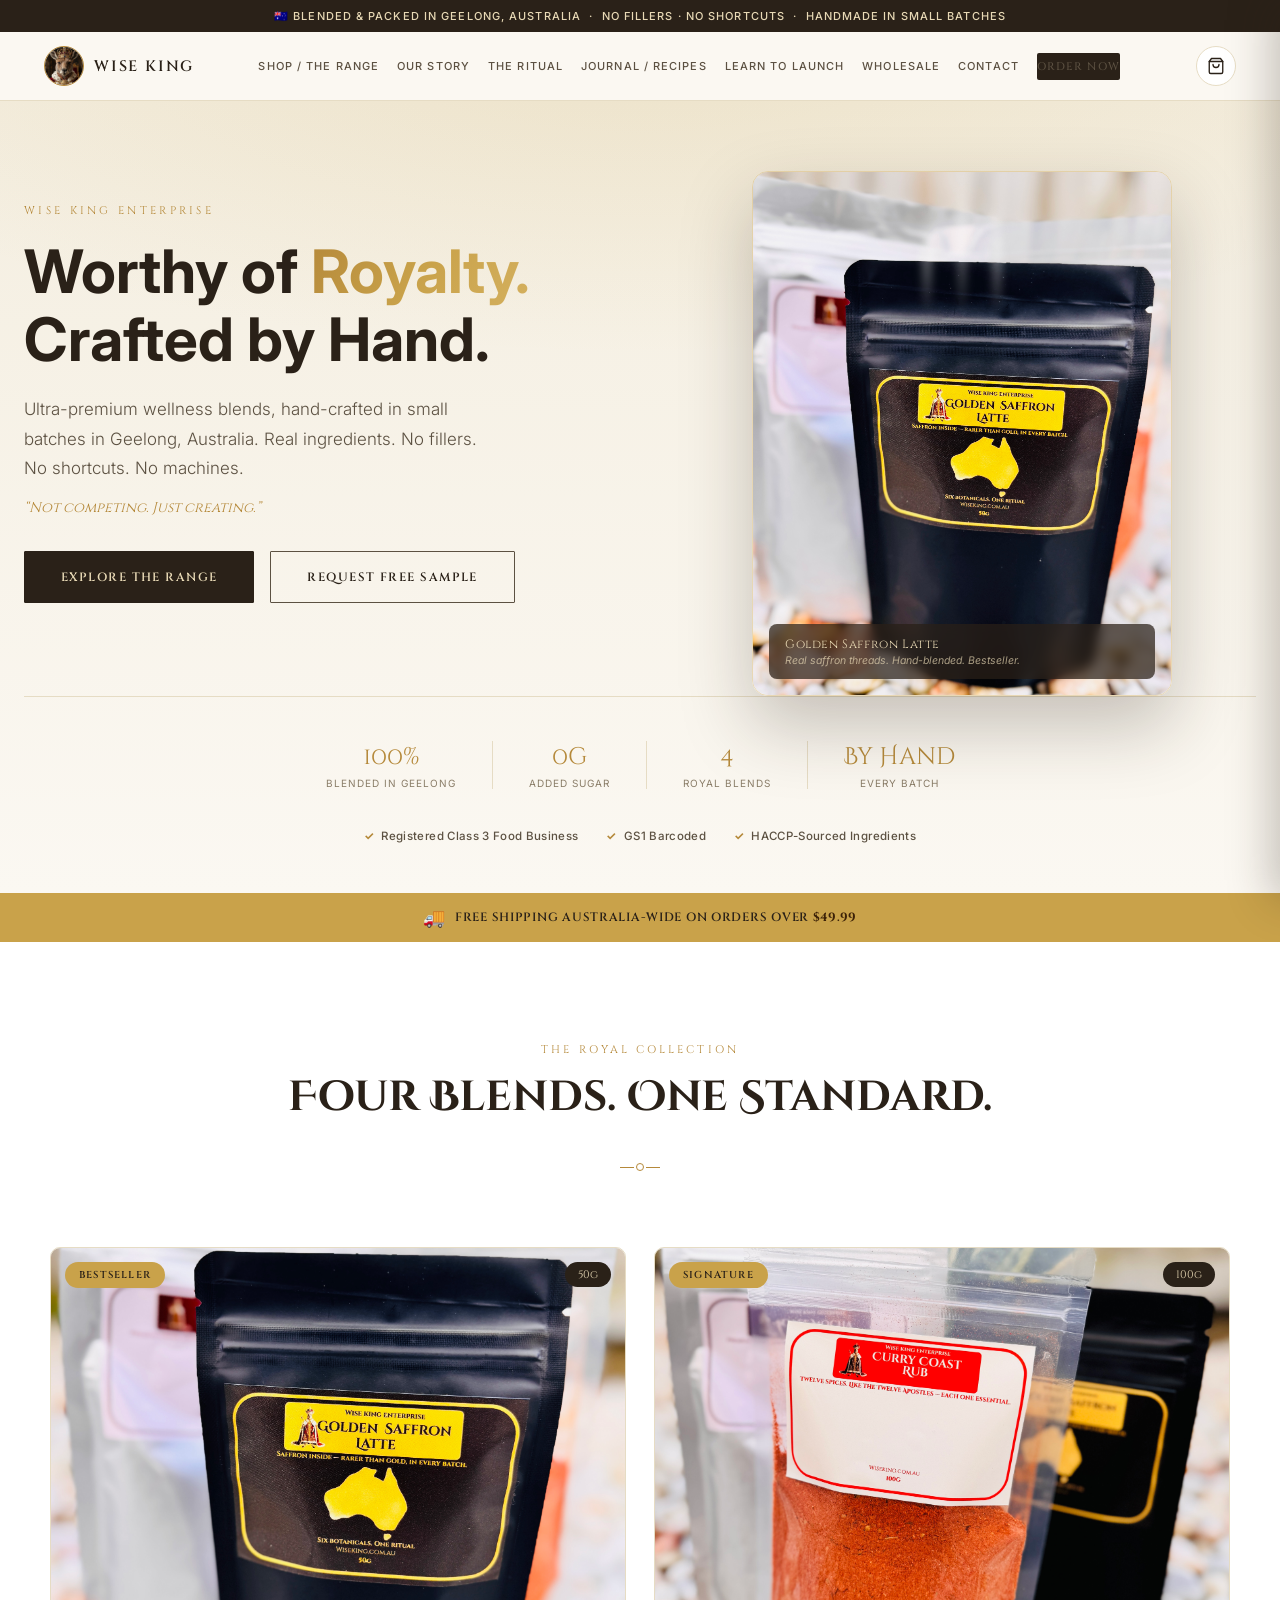
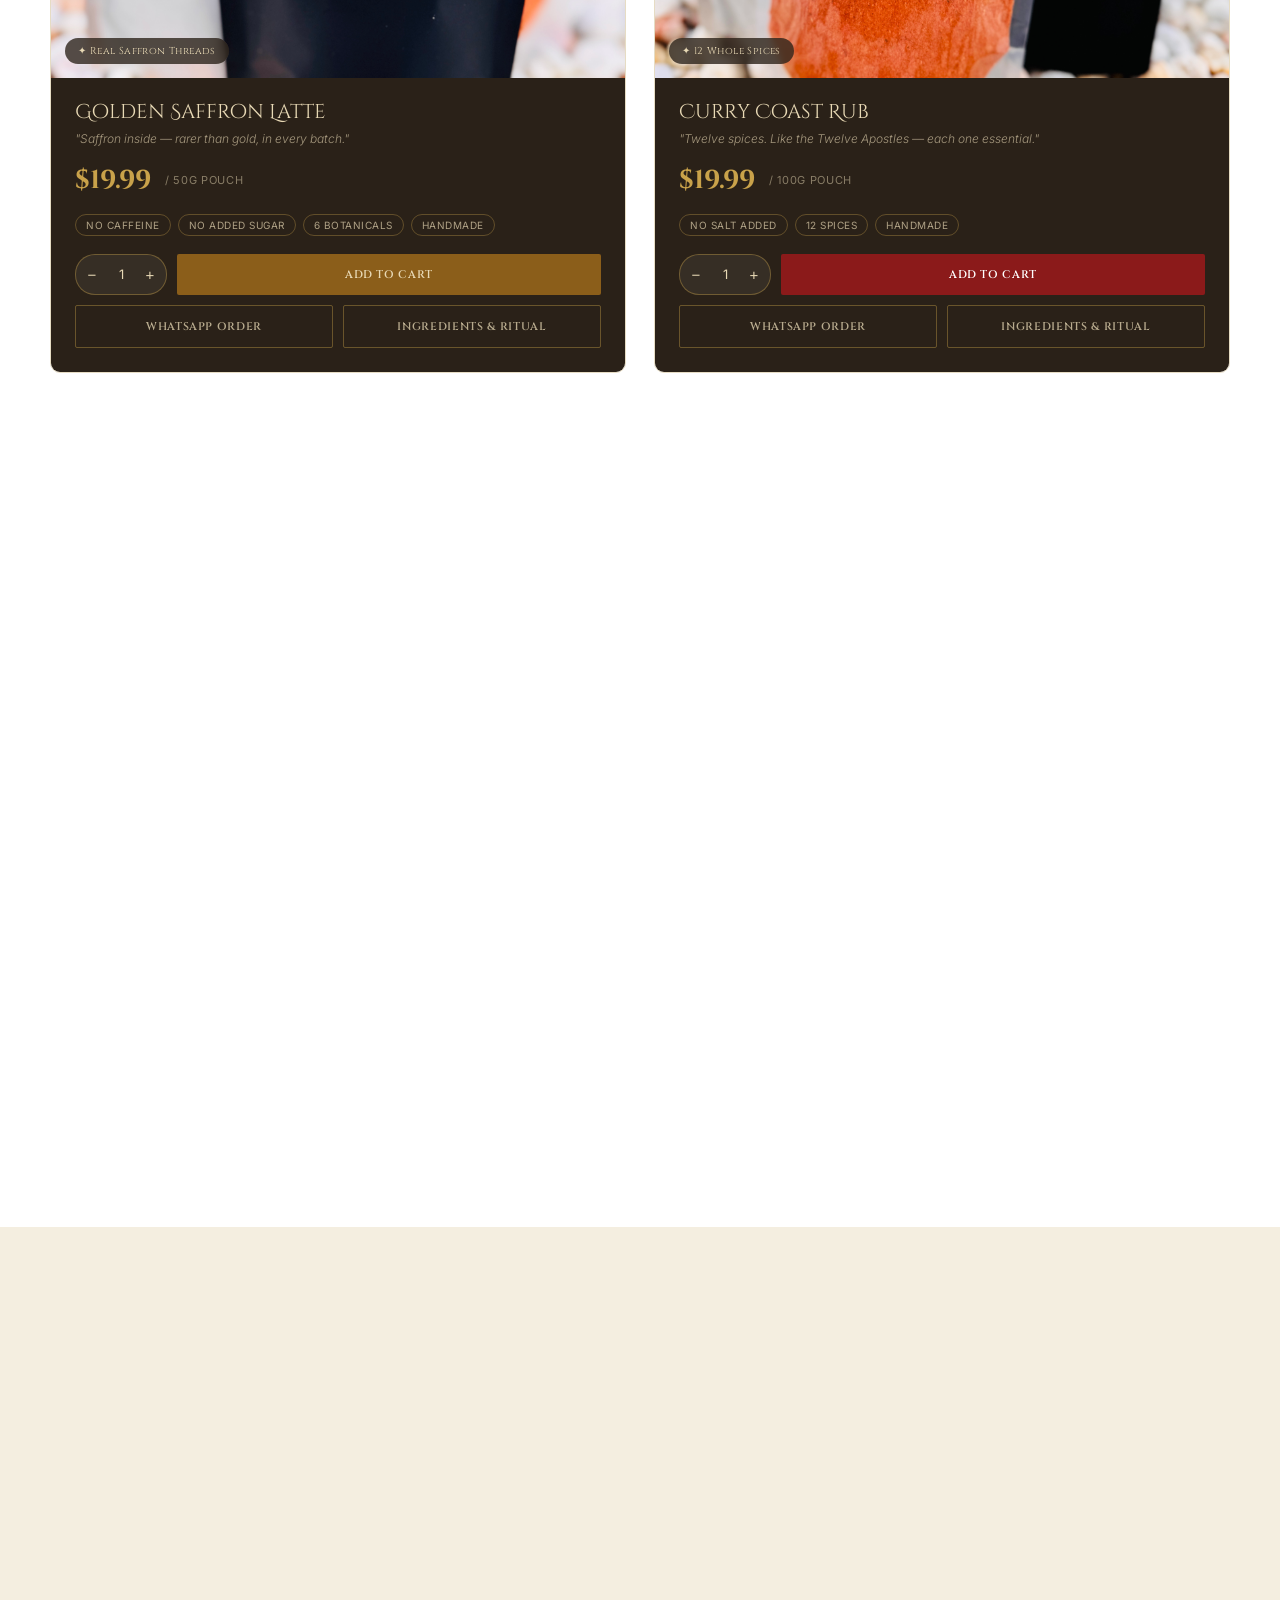
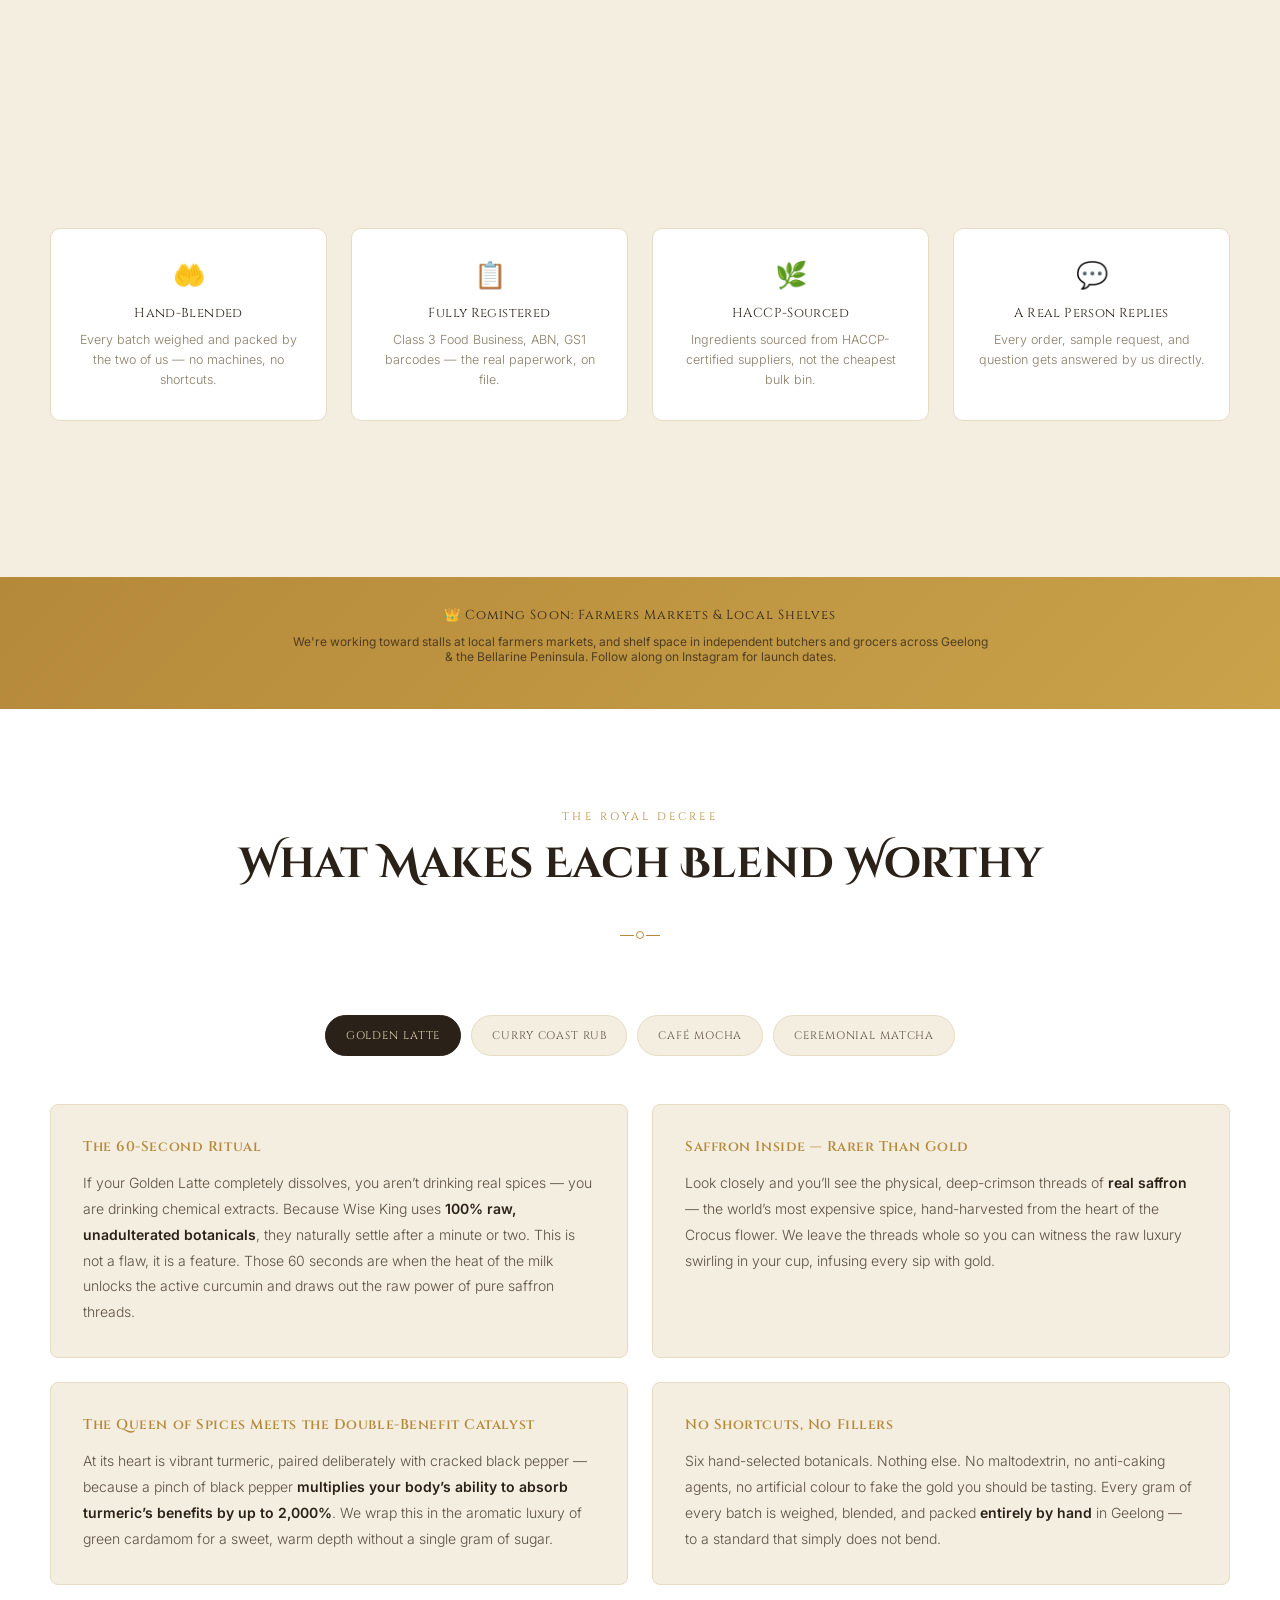
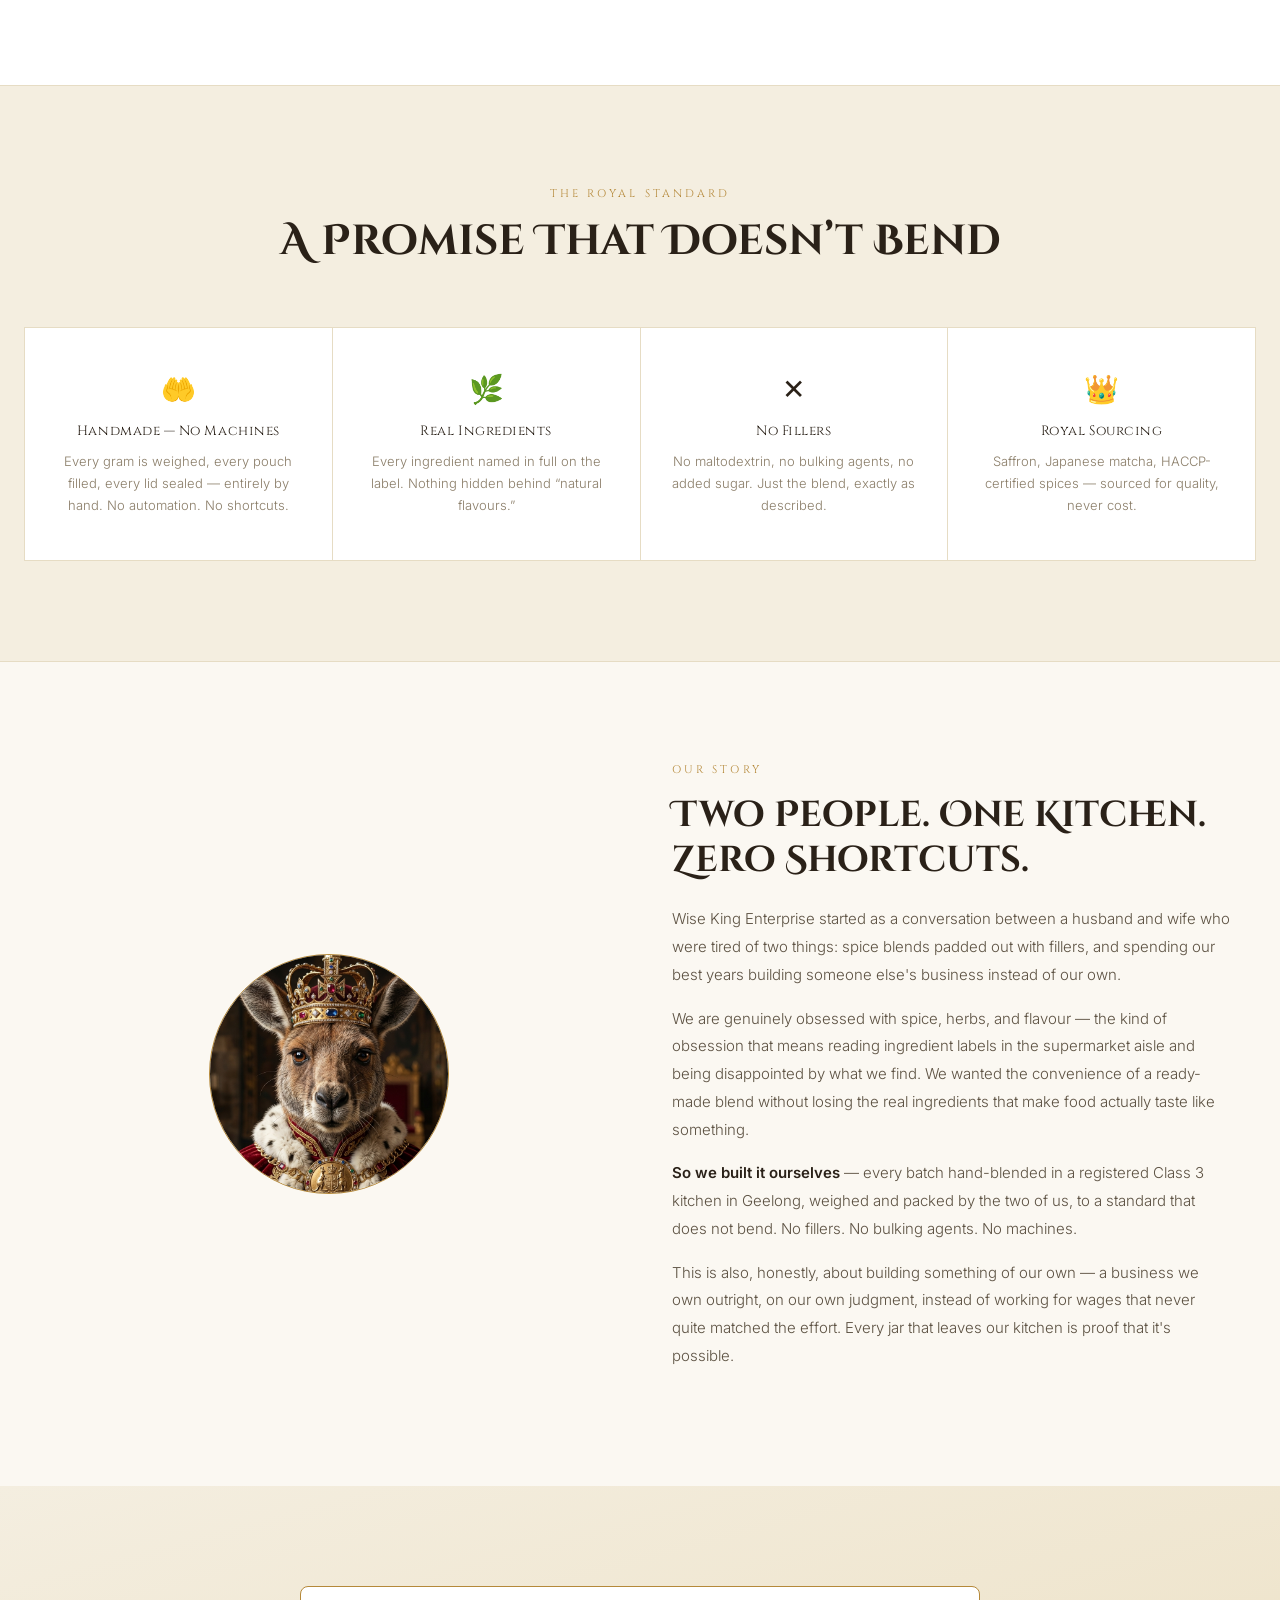
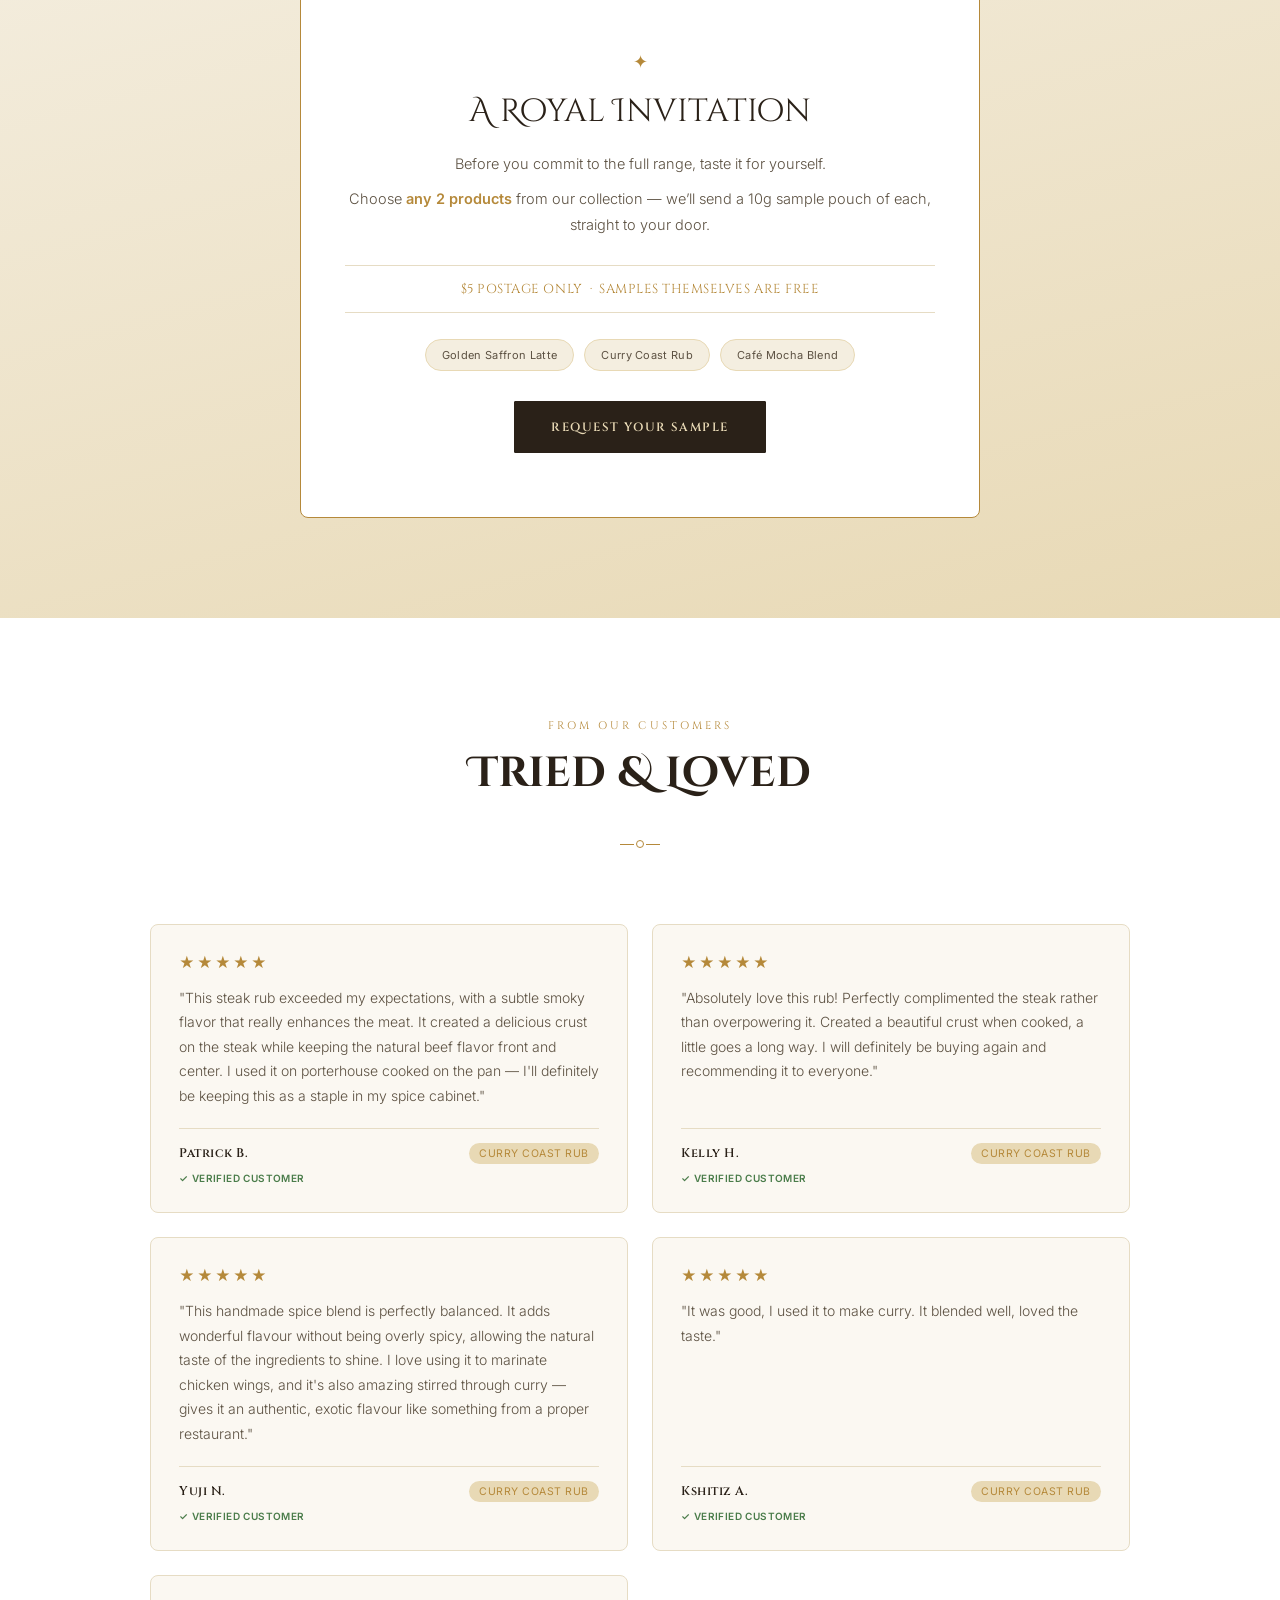
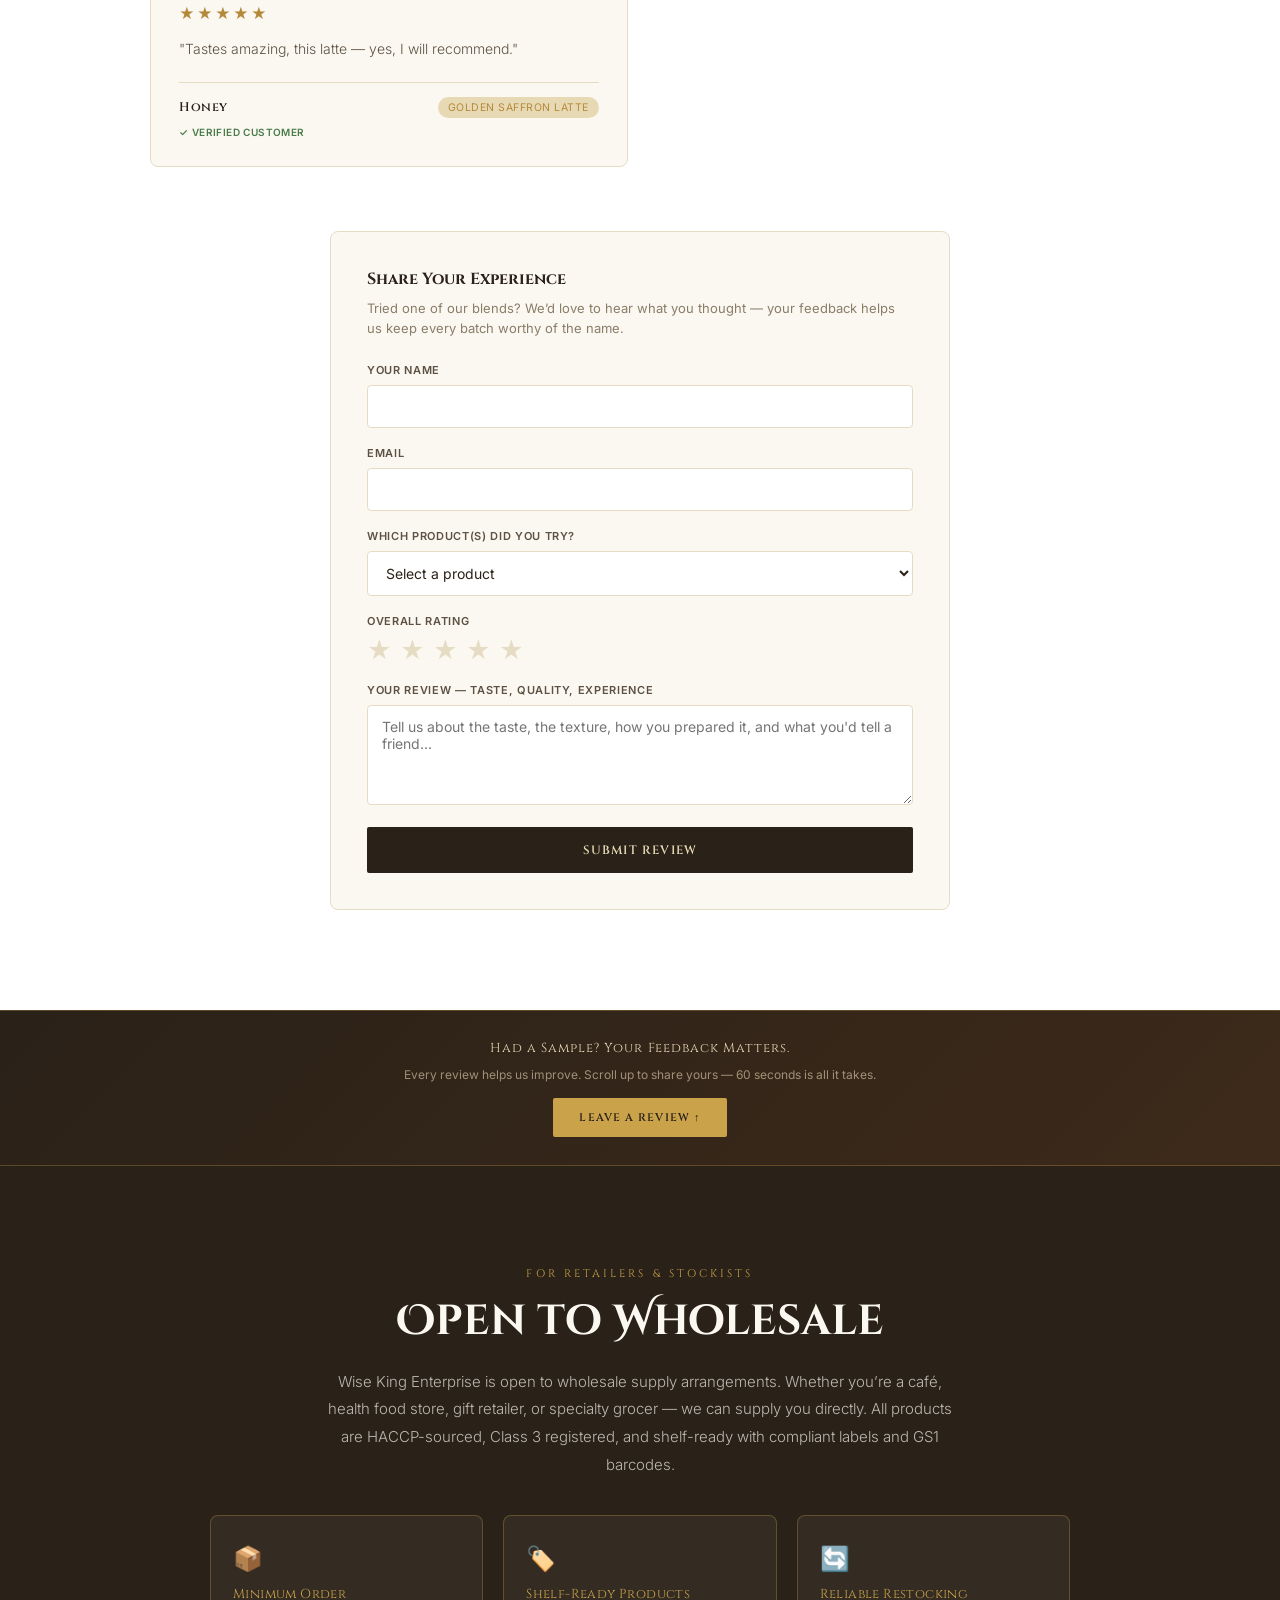
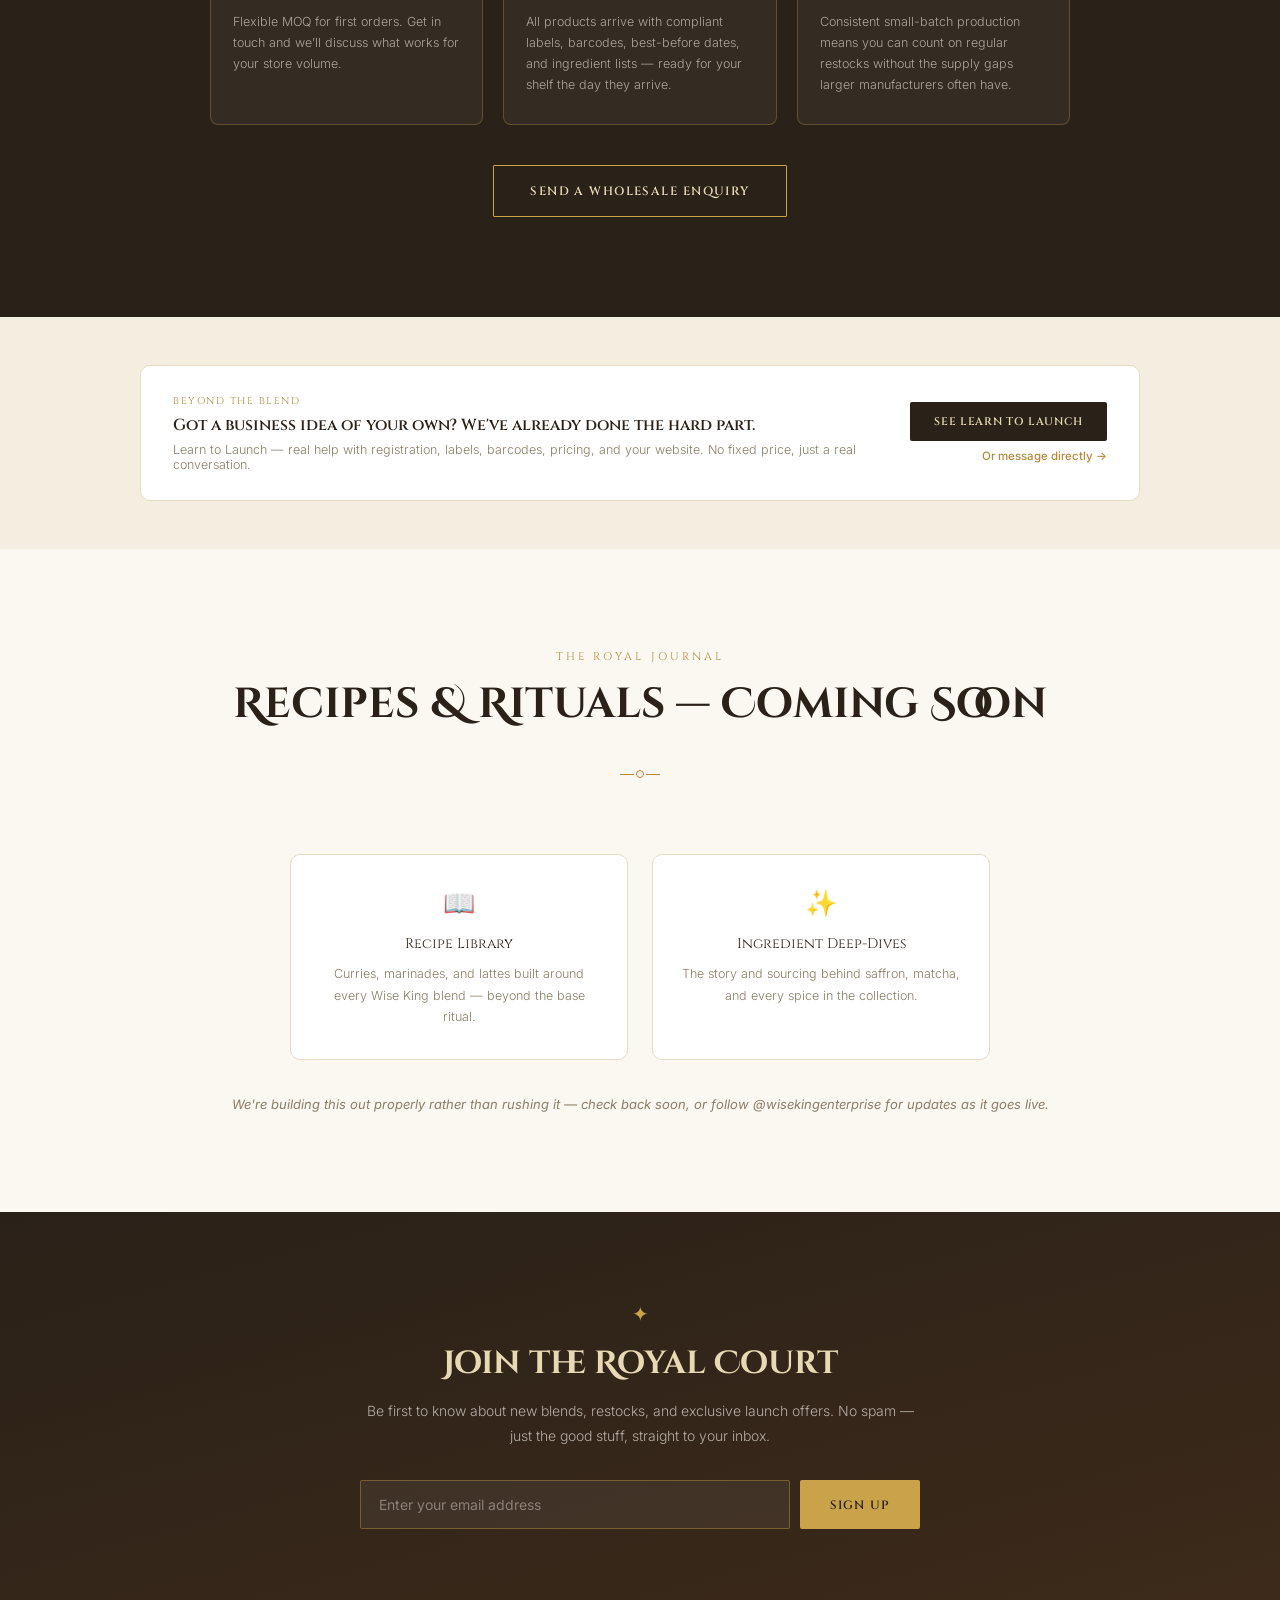
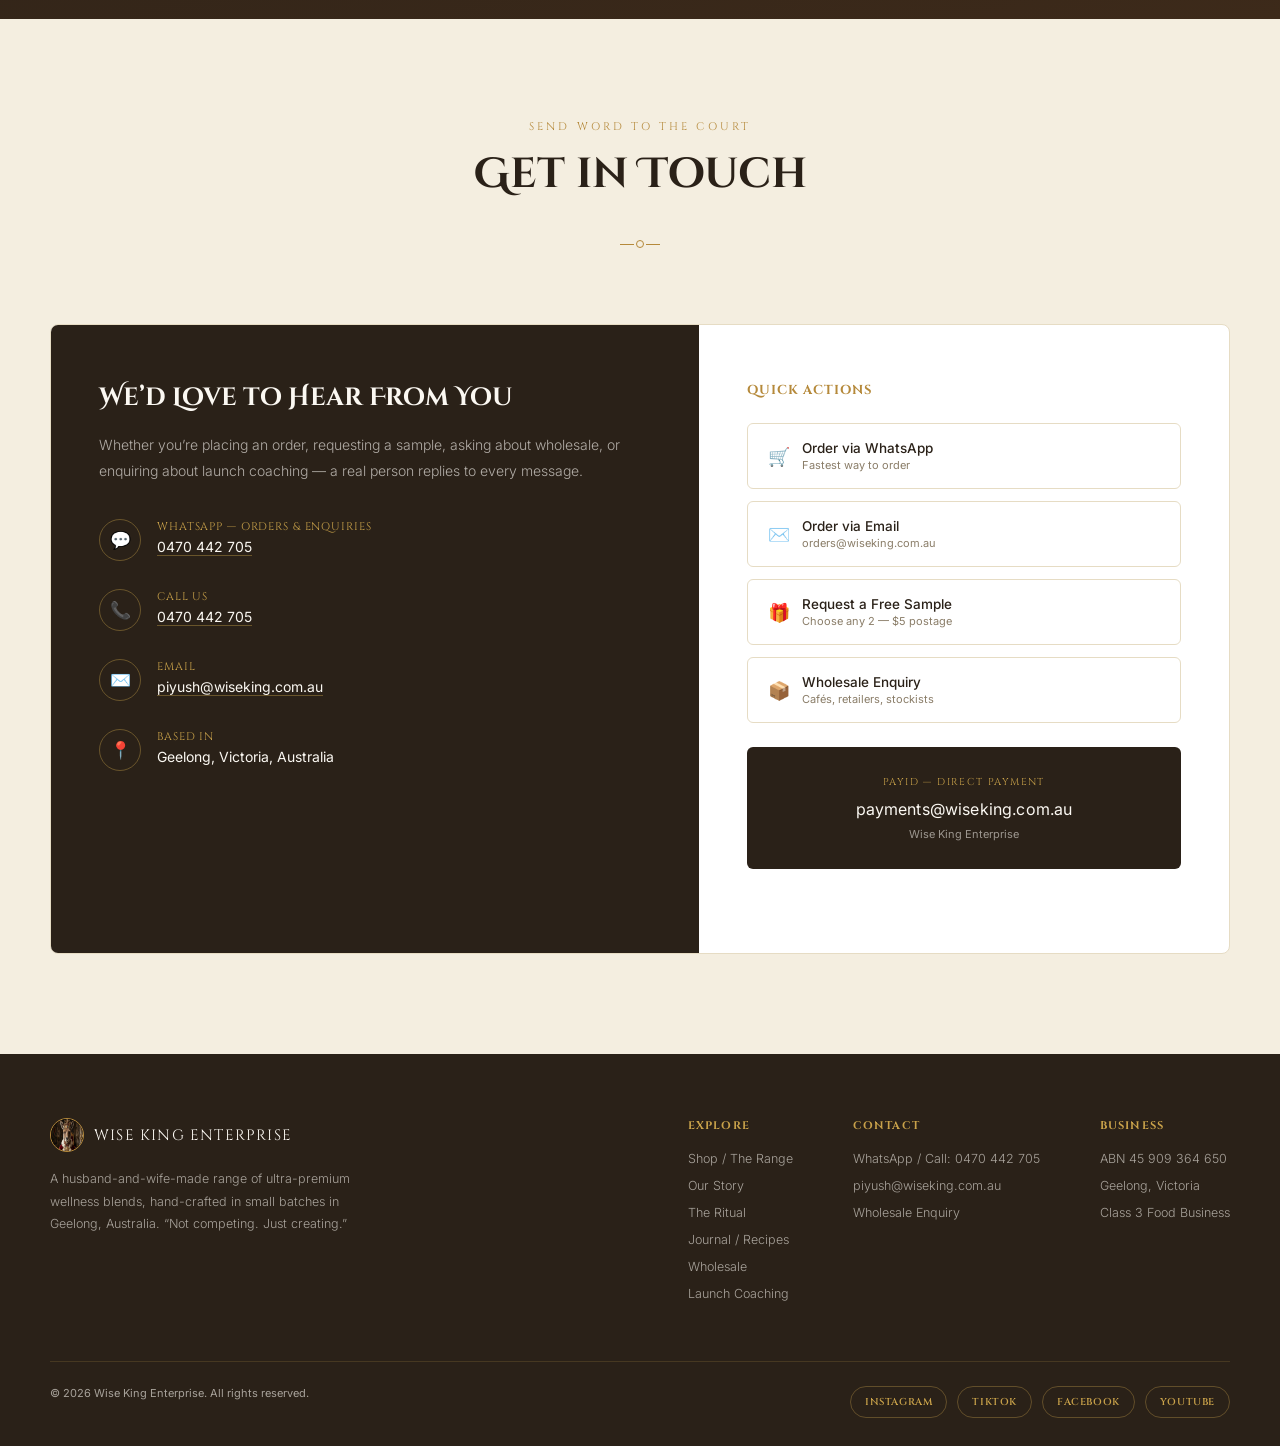
==== index.html @ 37216f40 "Integrate Google Analytics tracking script Added Google Analytics tracking script to the HTML file." ====
<!DOCTYPE html>
<html lang="en">
<head>
<meta charset="UTF-8">
<meta name="viewport" content="width=device-width, initial-scale=1.0">
<title>Wise King Enterprise | Royal-Grade Wellness Blends — Geelong, Australia</title>
<meta name="description" content="Ultra-premium hand-blended wellness powders made by a husband-and-wife team in Geelong, Australia. Golden Saffron Latte, Café Mocha, Curry Coast Rub. No fillers. No shortcuts.">
<link rel="preconnect" href="https://fonts.googleapis.com">
<link href="https://fonts.googleapis.com/css2?family=Cinzel+Decorative:wght@400;700;900&family=Cinzel:wght@400;500;600;700&family=Inter:wght@300;400;500;600;700&display=swap" rel="stylesheet">
<!-- Google tag (gtag.js) -->
<script async src="https://www.googletagmanager.com/gtag/js?id=G-G1YXMYLHBH">
</script>
<script>
  window.dataLayer = window.dataLayer || [];
  function gtag(){dataLayer.push(arguments);}
  gtag('js', new Date());

  gtag('config', 'G-G1YXMYLHBH');
</script>
  <style>
:root{
  --ivory:#FBF8F2;
  --cream:#F4EEE0;
  --paper:#FFFFFF;
  --line:#E6DCC4;
  --ink:#2A2118;
  --ink-soft:#5C5142;
  --text-dim:#8A7D68;
  --gold:#B5893A;
  --gold-bright:#C9A24A;
  --gold-pale:#E8D9B5;
  --latte-deep:#3D2208;
  --curry-deep:#7A2E2E;
  --mocha-deep:#4A2C18;
  --matcha-deep:#2D4A2D;
  --velvet-deep:#2A1A3D;
}
*{box-sizing:border-box;margin:0;padding:0;}
html{scroll-behavior:smooth;}
body{font-family:'Inter',sans-serif;background:var(--ivory);color:var(--ink);overflow-x:hidden;-webkit-font-smoothing:antialiased;}
img{max-width:100%;display:block;}
a{text-decoration:none;color:inherit;}
::selection{background:var(--gold-pale);color:var(--ink);}
@media(prefers-reduced-motion:reduce){*{animation:none!important;transition:none!important;}}

/* ── TOPBAR ── */
.topbar{background:var(--ink);color:var(--gold-pale);text-align:center;font-size:11px;letter-spacing:0.1em;padding:9px 16px;font-weight:500;}

/* ── NAV ── */
nav{position:sticky;top:0;z-index:200;background:rgba(251,248,242,0.96);backdrop-filter:blur(12px);border-bottom:1px solid var(--line);}
.nav-inner{max-width:1240px;margin:0 auto;display:flex;align-items:center;justify-content:space-between;padding:14px 24px;}
.brand-mark{display:flex;align-items:center;gap:10px;color:var(--ink);}
.logo-img{width:40px;height:40px;border-radius:50%;object-fit:cover;border:1.5px solid var(--gold);}
.brand-name{font-family:'Cinzel',serif;font-size:15px;letter-spacing:0.12em;font-weight:600;}
.nav-links{display:flex;gap:18px;align-items:center;}
.nav-links a{font-size:11px;letter-spacing:0.1em;text-transform:uppercase;color:var(--ink-soft);font-weight:500;padding:6px 0;position:relative;transition:color .25s ease;}
.nav-links a:hover{color:var(--gold);}
.nav-links a::after{content:'';position:absolute;bottom:-2px;left:0;width:0;height:1px;background:var(--gold);transition:width .25s ease;}
.nav-links a:hover::after{width:100%;}
.nav-cta{font-family:'Cinzel',serif;font-size:11px;letter-spacing:0.08em;text-transform:uppercase;font-weight:600;background:var(--ink);color:var(--gold-pale);padding:11px 22px;border-radius:2px;transition:all .25s ease;}
.nav-cta:hover{background:var(--gold);color:var(--ink);}
.burger{display:none;flex-direction:column;gap:5px;cursor:pointer;background:none;border:none;padding:8px;}
.burger span{width:22px;height:1.5px;background:var(--ink);}
.mobile-menu{display:none;flex-direction:column;background:var(--paper);border-top:1px solid var(--line);padding:8px 24px 24px;}
.mobile-menu a{padding:14px 0;border-bottom:1px solid var(--line);font-size:13px;letter-spacing:0.08em;text-transform:uppercase;color:var(--ink-soft);}
.mobile-menu.open{display:flex;}
@media(max-width:1020px){.nav-links{display:none;}.burger{display:flex;}}

/* ── CUSTOM CART (Shopify Storefront Cart API — no third-party embed) ── */
.cart-icon-wrap{display:flex;align-items:center;margin-left:12px;}
.cart-toggle-btn{position:relative;display:flex;align-items:center;justify-content:center;width:40px;height:40px;border-radius:50%;border:1px solid var(--line);background:var(--paper);cursor:pointer;transition:all .25s ease;}
.cart-toggle-btn:hover{border-color:var(--gold);background:var(--cream);}
.cart-toggle-btn svg{width:18px;height:18px;stroke:var(--ink);}
.cart-count-badge{position:absolute;top:-6px;right:-6px;min-width:18px;height:18px;padding:0 4px;border-radius:9px;background:var(--gold);color:#fff;font-size:10px;font-weight:700;display:flex;align-items:center;justify-content:center;font-family:'Inter',sans-serif;}
.cart-count-badge.hidden{display:none;}

.cart-overlay{position:fixed;inset:0;background:rgba(42,33,24,0.5);opacity:0;pointer-events:none;transition:opacity .3s ease;z-index:400;}
.cart-overlay.open{opacity:1;pointer-events:auto;}

.cart-drawer{position:fixed;top:0;right:0;height:100vh;width:420px;max-width:92vw;background:var(--paper);z-index:401;transform:translateX(100%);transition:transform .35s cubic-bezier(.4,0,.2,1);display:flex;flex-direction:column;box-shadow:-10px 0 40px rgba(42,33,24,0.25);}
.cart-drawer.open{transform:translateX(0);}
.cart-drawer-header{display:flex;align-items:center;justify-content:space-between;padding:22px 24px;border-bottom:1px solid var(--line);}
.cart-drawer-title{font-family:'Cinzel Decorative',serif;font-size:18px;color:var(--ink);}
.cart-close-btn{background:none;border:none;font-size:24px;line-height:1;color:var(--ink-soft);cursor:pointer;padding:4px 8px;}
.cart-close-btn:hover{color:var(--gold);}
.cart-lines{flex:1;overflow-y:auto;padding:12px 24px;}
.cart-empty{text-align:center;padding:60px 20px;color:var(--text-dim);font-size:14px;}
.cart-line{display:flex;gap:14px;padding:18px 0;border-bottom:1px solid var(--line);}
.cart-line-img{width:64px;height:64px;border-radius:6px;object-fit:cover;background:var(--cream);flex-shrink:0;}
.cart-line-info{flex:1;display:flex;flex-direction:column;gap:6px;}
.cart-line-title{font-family:'Cinzel',serif;font-size:13px;color:var(--ink);}
.cart-line-price{font-size:12.5px;color:var(--gold);font-weight:600;}
.cart-line-controls{display:flex;align-items:center;gap:10px;margin-top:2px;}
.cart-qty-stepper{display:flex;align-items:center;border:1px solid var(--line);border-radius:20px;overflow:hidden;}
.cart-qty-btn{width:26px;height:26px;background:var(--cream);border:none;cursor:pointer;font-size:14px;color:var(--ink);display:flex;align-items:center;justify-content:center;}
.cart-qty-btn:hover{background:var(--gold-pale);}
.cart-qty-num{width:28px;text-align:center;font-size:13px;color:var(--ink);}
.cart-line-remove{background:none;border:none;font-size:11px;letter-spacing:0.04em;text-transform:uppercase;color:var(--text-dim);cursor:pointer;text-decoration:underline;}
.cart-line-remove:hover{color:#B52626;}
.cart-drawer-footer{padding:22px 24px 26px;border-top:1px solid var(--line);background:var(--cream);}
.cart-subtotal-row{display:flex;justify-content:space-between;align-items:center;font-family:'Cinzel',serif;font-size:15px;color:var(--ink);margin-bottom:8px;}
.cart-shipping-note{font-size:11.5px;color:var(--text-dim);margin-bottom:16px;}
.cart-checkout-btn{width:100%;font-family:'Cinzel',serif;font-size:12px;letter-spacing:0.1em;text-transform:uppercase;font-weight:600;background:var(--ink);color:var(--gold-pale);padding:16px;border:none;border-radius:2px;cursor:pointer;transition:all .25s ease;}
.cart-checkout-btn:hover{background:var(--gold);color:var(--ink);}
.cart-checkout-btn:disabled{opacity:0.5;cursor:not-allowed;}

.pc-qty-add{display:flex;gap:10px;width:100%;flex-wrap:wrap;}
.pc-qty-stepper{display:flex;align-items:center;border:1px solid rgba(201,162,74,0.4);border-radius:20px;overflow:hidden;background:rgba(251,248,242,0.06);}
.pc-qty-btn{width:32px;height:32px;background:transparent;border:none;cursor:pointer;font-size:15px;color:var(--gold-pale);}
.pc-qty-btn:hover{background:rgba(201,162,74,0.2);}
.pc-qty-val{width:26px;text-align:center;font-size:13px;color:var(--gold-pale);}
.pc-add-btn{flex:1;min-width:130px;border:none;cursor:pointer;}
.pc-add-btn.added{background:#4a7c4a !important;color:#fff !important;}

/* ── HERO V2 (Cinematic split) ── */
.hero{background:radial-gradient(ellipse 120% 70% at 50% -10%,rgba(197,162,74,0.16),transparent 60%),linear-gradient(180deg,var(--cream) 0%,var(--ivory) 100%);padding:70px 24px 0;overflow:hidden;}
.hero-inner{max-width:1240px;margin:0 auto;display:grid;grid-template-columns:1fr 1fr;gap:56px;align-items:center;}
@media(max-width:900px){.hero-inner{grid-template-columns:1fr;gap:36px;text-align:center;}}
.hero-text{padding-bottom:60px;}
.eyebrow{font-family:'Cinzel',serif;font-size:11px;letter-spacing:0.3em;text-transform:uppercase;color:var(--gold);margin-bottom:20px;animation:fadeUp 1s ease 0.15s both;}
.hero h1{font-size:clamp(34px,5.2vw,60px);line-height:1.12;font-weight:700;margin-bottom:22px;color:var(--ink);animation:fadeUp 1s ease 0.3s both;}
.hero h1 em{font-style:normal;background:linear-gradient(120deg,var(--gold),var(--gold-bright),#D4B05E);-webkit-background-clip:text;background-clip:text;-webkit-text-fill-color:transparent;}
@keyframes fadeUp{from{opacity:0;transform:translateY(18px);}to{opacity:1;transform:translateY(0);}}
.hero-sub{font-size:clamp(15px,1.6vw,17px);color:var(--ink-soft);max-width:480px;margin:0 0 14px;line-height:1.75;font-weight:300;animation:fadeUp 1s ease 0.45s both;}
@media(max-width:900px){.hero-sub{margin:0 auto 14px;}}
.hero-motto{font-family:'Cinzel',serif;font-style:italic;font-size:14px;color:var(--gold);margin-bottom:34px;animation:fadeUp 1s ease 0.55s both;}
.hero-ctas{display:flex;gap:16px;flex-wrap:wrap;animation:fadeUp 1s ease 0.7s both;}
@media(max-width:900px){.hero-ctas{justify-content:center;}}
.btn-primary{font-family:'Cinzel',serif;font-size:12px;letter-spacing:0.12em;text-transform:uppercase;font-weight:600;background:var(--ink);color:var(--gold-pale);padding:17px 36px;border-radius:1px;border:1px solid var(--ink);transition:all .3s ease;display:inline-block;}
.btn-primary:hover{background:transparent;color:var(--ink);}
.btn-ghost{font-family:'Cinzel',serif;font-size:12px;letter-spacing:0.12em;text-transform:uppercase;font-weight:600;background:transparent;color:var(--ink);padding:17px 36px;border-radius:1px;border:1px solid var(--ink-soft);transition:all .3s ease;display:inline-block;}
.btn-ghost:hover{border-color:var(--gold);color:var(--gold);}

.hero-visual{position:relative;display:flex;align-items:center;justify-content:center;animation:fadeUp 1.1s ease 0.4s both;}
.hero-glow{position:absolute;width:340px;height:340px;border-radius:50%;background:radial-gradient(circle,rgba(201,162,74,0.35) 0%,rgba(201,162,74,0.08) 55%,transparent 75%);filter:blur(10px);z-index:0;}
.hero-steam{position:absolute;top:-30px;left:50%;transform:translateX(-50%);width:120px;height:180px;z-index:2;pointer-events:none;opacity:0.55;}
.hero-steam span{position:absolute;bottom:0;width:10px;height:120px;background:linear-gradient(180deg,rgba(255,255,255,0) 0%,rgba(255,255,255,0.75) 40%,rgba(255,255,255,0) 100%);border-radius:50%;filter:blur(4px);animation:steamRise 4s ease-in-out infinite;}
.hero-steam span:nth-child(1){left:20px;animation-delay:0s;}
.hero-steam span:nth-child(2){left:55px;animation-delay:1.1s;height:150px;}
.hero-steam span:nth-child(3){left:90px;animation-delay:2.1s;}
@keyframes steamRise{0%{transform:translateY(0) scaleX(1);opacity:0;}20%{opacity:0.7;}100%{transform:translateY(-90px) scaleX(1.4);opacity:0;}}
.hero-frame{position:relative;z-index:1;width:100%;max-width:420px;border-radius:16px;overflow:hidden;box-shadow:0 30px 70px rgba(42,33,24,0.25);border:1px solid rgba(201,162,74,0.35);}
.hero-frame img,.hero-frame video{width:100%;height:100%;object-fit:cover;display:block;aspect-ratio:4/5;}
.hero-frame-caption{position:absolute;bottom:16px;left:16px;right:16px;background:rgba(42,33,24,0.72);backdrop-filter:blur(6px);border-radius:8px;padding:12px 16px;z-index:2;}
.hfc-name{font-family:'Cinzel',serif;font-size:12px;letter-spacing:0.05em;color:var(--gold-pale);margin-bottom:2px;}
.hfc-sub{font-size:10.5px;color:rgba(232,217,181,0.7);font-style:italic;}

.hero-stats{display:flex;justify-content:center;gap:0;margin-top:0;padding:44px 24px 40px;flex-wrap:wrap;border-top:1px solid var(--line);max-width:1240px;margin-left:auto;margin-right:auto;}
.stat{padding:0 36px;text-align:center;border-right:1px solid var(--line);}
.stat:last-child{border-right:none;}
.stat-num{font-family:'Cinzel Decorative',serif;font-size:24px;color:var(--gold);margin-bottom:4px;}
.stat-label{font-size:10px;letter-spacing:0.1em;text-transform:uppercase;color:var(--text-dim);}
@media(max-width:600px){.stat{padding:0 18px;margin-bottom:18px;}}

.trust-bar{display:flex;justify-content:center;gap:28px;flex-wrap:wrap;padding:0 24px 50px;max-width:1240px;margin:0 auto;}
.trust-item{display:flex;align-items:center;gap:7px;font-size:11.5px;letter-spacing:0.03em;color:var(--ink-soft);font-weight:500;}
.trust-item .tick{color:var(--gold);font-weight:700;}

/* ── SHIPPING BANNER ── */
.shipping-banner{background:var(--gold-bright);padding:14px 24px;text-align:center;}
.shipping-banner-inner{max-width:900px;margin:0 auto;display:flex;align-items:center;justify-content:center;gap:10px;flex-wrap:wrap;}
.ship-icon{font-size:18px;}
.ship-text{font-family:'Cinzel',serif;font-size:12px;letter-spacing:0.06em;text-transform:uppercase;color:var(--ink);font-weight:600;}
.ship-text strong{color:var(--latte-deep);}
@media(max-width:500px){.ship-text{font-size:10.5px;}}

/* ── FEEDBACK BANNER ── */
.feedback-banner{background:linear-gradient(135deg,var(--ink) 0%,#3D2A1A 100%);padding:28px 24px;text-align:center;border-top:1px solid rgba(201,162,74,0.3);border-bottom:1px solid rgba(201,162,74,0.3);}
.feedback-banner-inner{max-width:700px;margin:0 auto;}
.feedback-banner p{font-family:'Cinzel',serif;font-size:13px;letter-spacing:0.08em;color:var(--gold-pale);margin-bottom:10px;}
.feedback-banner .fb-sub{font-family:'Inter',sans-serif;font-size:12px;color:rgba(232,217,181,0.6);margin-bottom:16px;letter-spacing:0;}
.fb-btn{display:inline-block;font-family:'Cinzel',serif;font-size:11px;letter-spacing:0.1em;text-transform:uppercase;font-weight:600;background:var(--gold-bright);color:var(--ink);padding:12px 26px;border-radius:2px;transition:all .25s ease;}
.fb-btn:hover{background:#fff;}

/* ── SECTIONS ── */
section{padding:100px 24px;}
.section-inner{max-width:1180px;margin:0 auto;}
.section-head{text-align:center;margin-bottom:60px;}
.section-eyebrow{font-family:'Cinzel',serif;font-size:11px;letter-spacing:0.28em;text-transform:uppercase;color:var(--gold);margin-bottom:16px;}
.section-title{font-family:'Cinzel Decorative',serif;font-size:clamp(28px,4vw,42px);color:var(--ink);font-weight:700;line-height:1.2;}
.divider-seal{width:40px;height:40px;margin:24px auto 0;position:relative;}
.divider-seal::before,.divider-seal::after{content:'';position:absolute;top:50%;width:14px;height:1px;background:var(--gold);}
.divider-seal::before{left:0;}.divider-seal::after{right:0;}
.divider-seal span{position:absolute;left:50%;top:50%;transform:translate(-50%,-50%);width:8px;height:8px;border:1px solid var(--gold);border-radius:50%;}

/* ── PRODUCTS ── */
.products{background:var(--paper);}
.products-grid{display:grid;grid-template-columns:repeat(2,1fr);gap:28px;}
@media(max-width:760px){.products-grid{grid-template-columns:1fr;}}

.product-card{border-radius:10px;overflow:hidden;background:var(--paper);border:1px solid var(--line);transition:transform .4s ease,box-shadow .4s ease;display:flex;flex-direction:column;}
.product-card:hover{transform:translateY(-5px);box-shadow:0 20px 45px rgba(42,33,24,0.14);}
.product-card.sold-out .pc-photo img{filter:grayscale(60%);opacity:0.75;}

.pc-photo{position:relative;width:100%;aspect-ratio:4/3;overflow:hidden;background:var(--cream);}
.pc-photo img{width:100%;height:100%;object-fit:cover;display:block;transition:transform .5s ease;}
.product-card:hover .pc-photo img{transform:scale(1.04);}
.pc-badge{position:absolute;top:14px;left:14px;font-family:'Cinzel',serif;font-size:10px;letter-spacing:0.12em;text-transform:uppercase;color:var(--ink);background:var(--gold-bright);padding:6px 14px;border-radius:20px;font-weight:600;z-index:2;}
.pc-badge.sold-out-badge{background:var(--ink);color:var(--gold-pale);}
.pc-weight-pill{position:absolute;top:14px;right:14px;font-family:'Cinzel',serif;font-size:11px;background:var(--ink);color:var(--gold-pale);padding:5px 13px;border-radius:14px;z-index:2;}
.pc-ingredient-pill{position:absolute;bottom:14px;left:14px;font-family:'Cinzel',serif;font-size:10px;letter-spacing:0.04em;background:rgba(42,33,24,0.78);backdrop-filter:blur(4px);color:var(--gold-pale);padding:6px 13px;border-radius:14px;z-index:2;}

.pc-info{padding:22px 24px 24px;background:var(--ink);flex:1;display:flex;flex-direction:column;}
.pc-name{font-family:'Cinzel Decorative',serif;font-size:20px;line-height:1.2;color:var(--gold-pale);margin-bottom:6px;}
.pc-tagline{font-size:12px;font-style:italic;color:rgba(232,217,181,0.65);margin-bottom:14px;font-weight:300;line-height:1.55;}
.pc-price-row{display:flex;align-items:center;gap:14px;margin-bottom:16px;}
.pc-price{font-family:'Cinzel',serif;font-size:26px;font-weight:700;color:var(--gold-bright);}
.pc-weight-label{font-size:11px;letter-spacing:0.06em;text-transform:uppercase;color:rgba(232,217,181,0.5);}
.pc-tags{display:flex;flex-wrap:wrap;gap:7px;margin-bottom:18px;}
.pc-tag{font-size:10px;letter-spacing:0.05em;text-transform:uppercase;border:1px solid rgba(201,162,74,0.35);padding:4px 10px;border-radius:14px;color:rgba(232,217,181,0.7);}
.pc-actions{display:flex;gap:10px;flex-wrap:wrap;margin-top:auto;}
.pc-btn{font-family:'Cinzel',serif;font-size:11px;letter-spacing:0.06em;text-transform:uppercase;font-weight:600;padding:13px 18px;border-radius:2px;transition:all .25s ease;flex:1;text-align:center;min-width:120px;}
.pc-latte .pc-btn-fill{background:#8B5E1A;color:var(--gold-pale);}
.pc-latte .pc-btn-fill:hover{background:var(--gold-bright);color:var(--ink);}
.pc-curry .pc-btn-fill{background:#8B1A1A;color:#fff;}
.pc-curry .pc-btn-fill:hover{background:#B52626;color:#fff;}
.pc-mocha .pc-btn-fill{background:#3D2208;color:var(--gold-pale);}
.pc-mocha .pc-btn-fill:hover{background:#6B3A14;color:#fff;}
.pc-matcha .pc-btn-fill{background:#2D4A2D;color:#C8E6C9;}
.pc-matcha .pc-btn-fill:hover{background:#3E6B3E;color:#fff;}
.pc-velvet .pc-btn-fill{background:#3A1A5C;color:#D4B8F0;}
.pc-velvet .pc-btn-fill:hover{background:#5C2A8A;color:#fff;}
.pc-btn-outline{background:transparent;color:rgba(232,217,181,0.75);border:1px solid rgba(201,162,74,0.4);}
.pc-btn-outline:hover{border-color:var(--gold-bright);color:var(--gold-bright);}
.pc-btn-disabled{background:rgba(232,217,181,0.08);color:rgba(232,217,181,0.35);border:1px solid rgba(201,162,74,0.15);cursor:not-allowed;flex:1;text-align:center;font-family:'Cinzel',serif;font-size:11px;letter-spacing:0.06em;text-transform:uppercase;font-weight:600;padding:13px 18px;border-radius:2px;min-width:120px;}
.pc-velvet{grid-column:1/-1;}
.pc-velvet .pc-photo{aspect-ratio:16/7;}
.pc-buybutton-wrap{flex:1;min-width:140px;}

/* ── TRUST / SOCIAL PROOF ── */
.trust-section{background:var(--cream);}
.asseenin{text-align:center;margin-bottom:56px;}
.asseenin-label{font-family:'Cinzel',serif;font-size:11px;letter-spacing:0.2em;text-transform:uppercase;color:var(--text-dim);margin-bottom:20px;}
.asseenin-row{display:flex;justify-content:center;gap:14px;flex-wrap:wrap;}
.asseenin-pill{font-family:'Cinzel',serif;font-size:11px;letter-spacing:0.05em;text-transform:uppercase;color:var(--ink-soft);border:1px dashed var(--gold-pale);background:var(--paper);padding:10px 18px;border-radius:20px;}
.trust-grid{display:grid;grid-template-columns:repeat(4,1fr);gap:24px;margin-bottom:56px;}
@media(max-width:900px){.trust-grid{grid-template-columns:repeat(2,1fr);}}
.trust-card{background:var(--paper);border:1px solid var(--line);border-radius:10px;padding:30px 22px;text-align:center;}
.trust-card-icon{font-size:26px;margin-bottom:14px;}
.trust-card-title{font-family:'Cinzel',serif;font-size:13px;letter-spacing:0.03em;color:var(--ink);margin-bottom:8px;}
.trust-card-text{font-size:12.5px;color:var(--text-dim);line-height:1.6;font-weight:300;}
.rating-summary{display:flex;align-items:center;justify-content:center;gap:16px;flex-wrap:wrap;background:var(--paper);border:1px solid var(--line);border-radius:10px;padding:28px;max-width:520px;margin:0 auto;}
.rating-num{font-family:'Cinzel Decorative',serif;font-size:40px;color:var(--gold);}
.rating-stars-big{color:var(--gold);font-size:20px;letter-spacing:3px;margin-bottom:4px;}
.rating-sub{font-size:12px;color:var(--text-dim);}

/* ── LORE ── */
.lore{background:var(--paper);}
.lore-tabs{display:flex;justify-content:center;gap:10px;margin-bottom:48px;flex-wrap:wrap;}
.lore-tab{font-family:'Cinzel',serif;font-size:11px;letter-spacing:0.08em;text-transform:uppercase;padding:12px 20px;border:1px solid var(--line);border-radius:24px;cursor:pointer;background:var(--cream);color:var(--ink-soft);transition:all .25s ease;}
.lore-tab.active{background:var(--ink);color:var(--gold-pale);border-color:var(--ink);}
.lore-panel{display:none;}
.lore-panel.active{display:block;animation:fadeUp .5s ease;}
.lore-cards{display:grid;grid-template-columns:repeat(2,1fr);gap:24px;}
@media(max-width:820px){.lore-cards{grid-template-columns:1fr;}}
.lore-card{background:var(--cream);border:1px solid var(--line);border-radius:8px;padding:32px;}
.lore-card-title{font-family:'Cinzel',serif;font-size:14px;letter-spacing:0.04em;color:var(--gold);margin-bottom:14px;font-weight:600;}
.lore-card-text{font-size:14px;line-height:1.85;color:var(--ink-soft);font-weight:300;}
.lore-card-text strong{color:var(--ink);font-weight:600;}

/* ── STANDARD ── */
.standard{background:var(--cream);border-top:1px solid var(--line);border-bottom:1px solid var(--line);}
.standard-grid{display:grid;grid-template-columns:repeat(4,1fr);gap:1px;background:var(--line);border:1px solid var(--line);}
@media(max-width:900px){.standard-grid{grid-template-columns:repeat(2,1fr);}}
.standard-item{background:var(--paper);padding:44px 26px;text-align:center;}
.standard-icon{font-size:28px;margin-bottom:16px;}
.standard-h{font-family:'Cinzel',serif;font-size:13.5px;letter-spacing:0.04em;margin-bottom:10px;color:var(--ink);}
.standard-p{font-size:13px;color:var(--text-dim);line-height:1.7;font-weight:300;}

/* ── STORY ── */
.story{background:var(--ivory);}
.story-wrap{display:grid;grid-template-columns:1fr 1fr;gap:64px;align-items:center;}
@media(max-width:860px){.story-wrap{grid-template-columns:1fr;}}
.story-crest{width:240px;height:240px;margin:0 auto;border:1.5px solid var(--gold);border-radius:50%;overflow:hidden;position:relative;background:var(--paper);}
.story-crest::before{content:'';position:absolute;inset:-14px;border:1px solid var(--gold-pale);border-radius:50%;}
.story-crest img{width:100%;height:100%;object-fit:cover;}
.story-text h2{font-family:'Cinzel Decorative',serif;font-size:clamp(26px,3.4vw,36px);color:var(--ink);margin-bottom:22px;line-height:1.25;}
.story-text p{font-size:15px;line-height:1.85;color:var(--ink-soft);margin-bottom:16px;font-weight:300;}
.story-text p strong{font-weight:600;color:var(--ink);}

/* ── INVITATION / SAMPLE ── */
.invitation{background:linear-gradient(165deg,var(--cream) 0%,var(--gold-pale) 100%);}
.invite-box{max-width:680px;margin:0 auto;text-align:center;border:1px solid var(--gold);border-radius:8px;padding:64px 44px;background:var(--paper);}
.invite-box::before{content:'✦';color:var(--gold);font-size:18px;display:block;margin-bottom:18px;}
.invite-title{font-family:'Cinzel Decorative',serif;font-size:clamp(24px,3vw,32px);margin-bottom:18px;color:var(--ink);}
.invite-p{font-size:14.5px;color:var(--ink-soft);line-height:1.85;margin-bottom:8px;font-weight:300;}
.invite-price{font-family:'Cinzel',serif;font-size:13px;letter-spacing:0.04em;color:var(--gold);margin:26px 0;padding:14px 0;border-top:1px solid var(--line);border-bottom:1px solid var(--line);}
.invite-list{display:flex;flex-wrap:wrap;gap:10px;justify-content:center;margin:22px 0 30px;}
.invite-pill{font-size:11px;letter-spacing:0.03em;padding:8px 16px;border:1px solid var(--gold-pale);border-radius:20px;color:var(--ink-soft);background:var(--cream);}

/* ── REVIEWS ── */
.reviews{background:var(--paper);}
.reviews-wrap{max-width:620px;margin:0 auto;}
.testimonial-grid{display:grid;grid-template-columns:repeat(2,1fr);gap:24px;max-width:980px;margin:0 auto 64px;}
@media(max-width:760px){.testimonial-grid{grid-template-columns:1fr;}}
.testimonial-card{background:var(--ivory);border:1px solid var(--line);border-radius:8px;padding:28px;display:flex;flex-direction:column;}
.testimonial-stars{color:var(--gold);font-size:15px;letter-spacing:2px;margin-bottom:14px;}
.testimonial-text{font-size:14px;line-height:1.75;color:var(--ink-soft);font-weight:300;margin-bottom:20px;flex:1;}
.testimonial-footer{display:flex;justify-content:space-between;align-items:center;border-top:1px solid var(--line);padding-top:14px;}
.testimonial-name{font-family:'Cinzel',serif;font-size:12.5px;letter-spacing:0.04em;color:var(--ink);font-weight:600;}
.testimonial-product{font-size:10.5px;letter-spacing:0.05em;text-transform:uppercase;color:var(--gold);background:var(--gold-pale);padding:4px 10px;border-radius:12px;}
.testimonial-verified{display:inline-flex;align-items:center;gap:4px;font-size:10px;letter-spacing:0.04em;text-transform:uppercase;color:#4a7c4a;margin-top:8px;font-weight:600;}
.review-form-box{background:var(--ivory);border:1px solid var(--line);border-radius:8px;padding:36px;}
.review-form-box h3{font-family:'Cinzel',serif;font-size:16px;color:var(--ink);margin-bottom:8px;}
.review-form-box p{font-size:13px;color:var(--text-dim);margin-bottom:24px;line-height:1.6;}
.form-group{margin-bottom:18px;}
.form-group label{display:block;font-size:11px;letter-spacing:0.06em;text-transform:uppercase;color:var(--ink-soft);margin-bottom:8px;font-weight:600;}
.form-group input,.form-group select,.form-group textarea{width:100%;padding:12px 14px;border:1px solid var(--line);border-radius:4px;font-family:'Inter',sans-serif;font-size:14px;color:var(--ink);background:var(--paper);}
.form-group input:focus,.form-group select:focus,.form-group textarea:focus{outline:2px solid var(--gold-pale);border-color:var(--gold);}
.form-group textarea{resize:vertical;min-height:100px;}
.star-rating{display:flex;gap:8px;font-size:24px;}
.star{cursor:pointer;color:var(--line);transition:color .2s ease;}
.star.active,.star:hover{color:var(--gold);}
.submit-btn{font-family:'Cinzel',serif;font-size:12px;letter-spacing:0.1em;text-transform:uppercase;font-weight:600;background:var(--ink);color:var(--gold-pale);padding:15px 32px;border:none;border-radius:2px;cursor:pointer;transition:all .25s ease;width:100%;}
.submit-btn:hover{background:var(--gold);color:var(--ink);}
.form-success{display:none;text-align:center;padding:40px 20px;}
.form-success.show{display:block;}
.form-success .ico{font-size:36px;margin-bottom:14px;}
.form-success h4{font-family:'Cinzel',serif;font-size:16px;color:var(--ink);margin-bottom:8px;}
.form-success p{font-size:13px;color:var(--text-dim);}

/* ── NEWSLETTER ── */
.newsletter{background:linear-gradient(165deg,var(--ink) 0%,#3D2A1A 100%);padding:90px 24px;}
.newsletter-box{max-width:560px;margin:0 auto;text-align:center;}
.nl-icon{color:var(--gold-bright);font-size:20px;margin-bottom:16px;}
.nl-title{font-family:'Cinzel Decorative',serif;font-size:clamp(24px,3vw,32px);color:var(--gold-pale);margin-bottom:14px;}
.nl-sub{font-size:14px;color:rgba(251,248,242,0.65);line-height:1.75;font-weight:300;margin-bottom:32px;}
.nl-form{display:flex;gap:10px;flex-wrap:wrap;justify-content:center;}
.nl-input{flex:1;min-width:220px;padding:15px 18px;border:1px solid rgba(201,162,74,0.4);border-radius:2px;background:rgba(251,248,242,0.06);color:var(--ivory);font-family:'Inter',sans-serif;font-size:14px;}
.nl-input::placeholder{color:rgba(251,248,242,0.4);}
.nl-input:focus{outline:none;border-color:var(--gold-bright);}
.nl-btn{font-family:'Cinzel',serif;font-size:12px;letter-spacing:0.1em;text-transform:uppercase;font-weight:600;background:var(--gold-bright);color:var(--ink);padding:15px 30px;border:none;border-radius:2px;cursor:pointer;transition:all .25s ease;}
.nl-btn:hover{background:#fff;}
.nl-success{display:none;margin-top:18px;font-family:'Cinzel',serif;font-size:13px;color:var(--gold-bright);}
.nl-success.show{display:block;}

/* ── WHOLESALE ── */
.wholesale{background:var(--ink);color:var(--ivory);padding:100px 24px;}
.wholesale-inner{max-width:860px;margin:0 auto;text-align:center;}
.wholesale-inner .section-eyebrow{color:var(--gold-bright);}
.wholesale-inner .section-title{color:var(--ivory);margin-bottom:20px;}
.wholesale-desc{font-size:15px;color:rgba(251,248,242,0.7);line-height:1.85;margin-bottom:36px;font-weight:300;max-width:640px;margin-left:auto;margin-right:auto;}
.wholesale-grid{display:grid;grid-template-columns:repeat(3,1fr);gap:20px;margin-bottom:40px;}
@media(max-width:720px){.wholesale-grid{grid-template-columns:1fr;}}
.wholesale-item{background:rgba(251,248,242,0.05);border:1px solid rgba(201,162,74,0.3);border-radius:8px;padding:28px 22px;text-align:left;}
.wholesale-item-icon{font-size:24px;margin-bottom:12px;}
.wholesale-item-title{font-family:'Cinzel',serif;font-size:13px;color:var(--gold-bright);margin-bottom:8px;letter-spacing:0.03em;}
.wholesale-item-text{font-size:12.5px;color:rgba(251,248,242,0.6);line-height:1.7;font-weight:300;}

/* ── SERVICES COMPACT ── */
.services-compact{background:var(--cream);padding:48px 24px;}
.sc-strip{max-width:1000px;margin:0 auto;background:var(--paper);border:1px solid var(--line);border-radius:10px;padding:28px 32px;display:flex;align-items:center;justify-content:space-between;gap:24px;flex-wrap:wrap;}
.sc-strip-text{flex:1;min-width:260px;}
.sc-strip-eyebrow{font-family:'Cinzel',serif;font-size:10px;letter-spacing:0.15em;text-transform:uppercase;color:var(--gold);margin-bottom:6px;}
.sc-strip-title{font-family:'Cinzel',serif;font-size:16px;color:var(--ink);line-height:1.4;margin-bottom:6px;font-weight:600;}
.sc-strip-sub{font-size:12.5px;color:var(--text-dim);font-weight:300;}
.sc-strip-actions{display:flex;flex-direction:column;align-items:flex-end;gap:8px;flex-shrink:0;}
.sc-strip-btn{font-family:'Cinzel',serif;font-size:11px;letter-spacing:0.06em;text-transform:uppercase;font-weight:600;background:var(--ink);color:var(--gold-pale);padding:12px 24px;border-radius:2px;transition:all .25s ease;white-space:nowrap;}
.sc-strip-btn:hover{background:var(--gold);color:var(--ink);}
.sc-strip-link{font-size:11.5px;color:var(--gold);font-weight:500;}
.sc-strip-link:hover{text-decoration:underline;}
@media(max-width:600px){.sc-strip{flex-direction:column;align-items:flex-start;}.sc-strip-actions{align-items:flex-start;width:100%;}}

/* ── JOURNAL TEASER ── */
.journal{background:var(--ivory);}
.journal-grid{display:grid;grid-template-columns:repeat(2,1fr);gap:24px;max-width:700px;margin:0 auto;}
@media(max-width:820px){.journal-grid{grid-template-columns:1fr;}}
.journal-card{background:var(--paper);border:1px solid var(--line);border-radius:10px;padding:32px 26px;text-align:center;position:relative;overflow:hidden;}
.journal-soon{position:absolute;top:14px;right:14px;font-family:'Cinzel',serif;font-size:9px;letter-spacing:0.1em;text-transform:uppercase;background:var(--gold-pale);color:var(--ink);padding:4px 10px;border-radius:12px;}
.journal-icon{font-size:26px;margin-bottom:16px;}
.journal-card-title{font-family:'Cinzel',serif;font-size:14px;color:var(--ink);margin-bottom:10px;}
.journal-card-text{font-size:12.5px;color:var(--text-dim);line-height:1.7;font-weight:300;}
.journal-note{text-align:center;margin-top:36px;font-size:13px;color:var(--text-dim);font-style:italic;}

/* ── CONTACT ── */
.contact{background:var(--cream);}
.contact-grid{display:grid;grid-template-columns:1.1fr 0.9fr;gap:0;border:1px solid var(--line);border-radius:8px;overflow:hidden;background:var(--paper);}
@media(max-width:860px){.contact-grid{grid-template-columns:1fr;}}
.contact-left{padding:56px 48px;background:var(--ink);color:var(--ivory);}
.contact-left h3{font-family:'Cinzel Decorative',serif;font-size:25px;margin-bottom:18px;}
.contact-left p{font-size:14px;color:rgba(251,248,242,0.65);line-height:1.8;margin-bottom:36px;font-weight:300;}
.contact-method{display:flex;align-items:flex-start;gap:16px;margin-bottom:28px;}
.cm-icon{width:42px;height:42px;border:1px solid rgba(201,162,74,0.4);border-radius:50%;display:flex;align-items:center;justify-content:center;font-size:17px;flex-shrink:0;}
.cm-label{font-family:'Cinzel',serif;font-size:11px;letter-spacing:0.08em;text-transform:uppercase;color:var(--gold-bright);margin-bottom:4px;}
.cm-value{font-size:14px;color:var(--ivory);}
.cm-value a{border-bottom:1px solid rgba(201,162,74,0.4);transition:border-color .2s ease;}
.cm-value a:hover{border-color:var(--gold-bright);}
.contact-right{padding:56px 48px;}
.contact-right h4{font-family:'Cinzel',serif;font-size:13px;letter-spacing:0.08em;text-transform:uppercase;color:var(--gold);margin-bottom:24px;}
.payid-box{background:var(--ink);color:var(--ivory);border-radius:6px;padding:28px;margin-bottom:28px;text-align:center;}
.payid-box .pb-label{font-family:'Cinzel',serif;font-size:10px;letter-spacing:0.14em;text-transform:uppercase;color:var(--gold-bright);margin-bottom:10px;}
.payid-box .pb-val{font-size:16px;letter-spacing:0.01em;word-break:break-all;}
.payid-box .pb-sub{font-size:11px;color:rgba(251,248,242,0.55);margin-top:8px;}
.quick-actions{display:flex;flex-direction:column;gap:12px;}
.qa-btn{display:flex;align-items:center;gap:12px;border:1px solid var(--line);border-radius:6px;padding:16px 20px;transition:all .25s ease;}
.qa-btn:hover{border-color:var(--gold);background:var(--ivory);}
.qa-icon{font-size:18px;}
.qa-text{font-size:13.5px;font-weight:500;color:var(--ink);}
.qa-sub{font-size:11px;color:var(--text-dim);margin-top:2px;}

/* ── FOOTER ── */
footer{background:var(--ink);color:rgba(251,248,242,0.6);padding:64px 24px 28px;}
.footer-inner{max-width:1180px;margin:0 auto;}
.footer-top{display:flex;justify-content:space-between;flex-wrap:wrap;gap:40px;margin-bottom:48px;}
.footer-brand{max-width:320px;}
.footer-crest{display:flex;align-items:center;gap:10px;margin-bottom:16px;}
.footer-crest img{width:34px;height:34px;border-radius:50%;border:1px solid var(--gold);}
.footer-brand-name{font-family:'Cinzel',serif;font-size:15px;letter-spacing:0.08em;color:var(--ivory);}
.footer-brand p{font-size:12.5px;line-height:1.8;font-weight:300;}
.footer-cols{display:flex;gap:60px;flex-wrap:wrap;}
.footer-col h5{font-family:'Cinzel',serif;font-size:11px;letter-spacing:0.1em;text-transform:uppercase;color:var(--gold-bright);margin-bottom:18px;}
.footer-col a,.footer-col span{display:block;font-size:12.5px;margin-bottom:12px;font-weight:300;}
.footer-col a:hover{color:var(--gold-bright);}
.footer-bottom{border-top:1px solid rgba(201,162,74,0.18);padding-top:24px;display:flex;justify-content:space-between;flex-wrap:wrap;gap:12px;font-size:11px;}
.social-row{display:flex;gap:10px;flex-wrap:wrap;}
.social-pill{font-family:'Cinzel',serif;font-size:10px;letter-spacing:0.06em;text-transform:uppercase;font-weight:600;border:1px solid rgba(201,162,74,0.35);border-radius:20px;padding:8px 14px;color:var(--gold-bright);transition:all .25s ease;white-space:nowrap;}
.social-pill:hover{background:var(--gold);color:var(--ink);border-color:var(--gold);}

/* ── STICKY CTA ── */
.sticky-cta{position:fixed;bottom:0;left:0;right:0;z-index:150;background:var(--ink);border-top:1px solid var(--gold);padding:12px 16px;display:none;gap:10px;}
@media(max-width:760px){.sticky-cta{display:flex;}body{padding-bottom:64px;}}
.sticky-btn{flex:1;text-align:center;font-family:'Cinzel',serif;font-size:11px;letter-spacing:0.06em;text-transform:uppercase;padding:13px;border-radius:3px;font-weight:600;}
.sticky-btn.fill{background:var(--gold-bright);color:var(--ink);}
.sticky-btn.outline{background:transparent;border:1px solid var(--gold);color:var(--gold-pale);}

/* ── REVEAL ── */
.reveal{opacity:0;transform:translateY(24px);transition:opacity .7s ease,transform .7s ease;}
.reveal.in{opacity:1;transform:translateY(0);}
a:focus-visible,button:focus-visible{outline:2px solid var(--gold);outline-offset:3px;}
</style>
</head>
<body>

<!-- TOPBAR -->
<div class="topbar">
  🇦🇺 BLENDED &amp; PACKED IN GEELONG, AUSTRALIA &nbsp;·&nbsp; NO FILLERS · NO SHORTCUTS &nbsp;·&nbsp; HANDMADE IN SMALL BATCHES
</div>

<!-- NAV -->
<nav>
  <div class="nav-inner">
    <a href="#" class="brand-mark">
      <img src="crown.png.PNG" alt="Wise King Enterprise crest" class="logo-img">
      <span class="brand-name">WISE KING</span>
    </a>
   <div class="nav-links">
      <a href="#products">Shop / The Range</a>
      <a href="#story">Our Story</a>
      <a href="#products">The Ritual</a>
      <a href="#journal">Journal / Recipes</a>
      <a href="learn-to-launch.html">Learn to Launch</a>
<a href="#wholesale">Wholesale</a>
      <a href="#contact">Contact</a>
      <a href="https://wa.me/61470442705" class="nav-cta">Order Now</a>
    </div>
    <div class="cart-icon-wrap">
      <button class="cart-toggle-btn" id="cartToggleBtn" aria-label="Open cart">
        <svg viewBox="0 0 24 24" fill="none" stroke-width="1.8" stroke-linecap="round" stroke-linejoin="round"><path d="M6 2L3 6v14a2 2 0 002 2h14a2 2 0 002-2V6l-3-4z"/><path d="M3 6h18"/><path d="M16 10a4 4 0 01-8 0"/></svg>
        <span class="cart-count-badge hidden" id="cartCount">0</span>
      </button>
    </div>
    <button class="burger" id="burgerBtn" aria-label="Open menu"><span></span><span></span><span></span></button>
  </div>
  <div class="mobile-menu" id="mobileMenu">
    <a href="#products">Shop / The Range</a>
    <a href="#story">Our Story</a>
    <a href="#products">The Ritual</a>
    <a href="#journal">Journal / Recipes</a>
   <a href="learn-to-launch.html">Learn to Launch</a>
<a href="#wholesale">Wholesale</a>
    <a href="#contact">Contact</a>
    <a href="https://wa.me/61470442705">Order via WhatsApp</a>
  </div>
</nav>

<!-- HERO V2 — CINEMATIC SPLIT -->
<!-- To feature a different product's making-of video: swap the src below,
     and update the caption name/subtitle to match the featured product. -->
<header class="hero">
  <div class="hero-inner">
    <div class="hero-text">
      <div class="eyebrow">Wise King Enterprise</div>
      <h1>Worthy of <em>Royalty.</em><br>Crafted by Hand.</h1>
      <p class="hero-sub">Ultra-premium wellness blends, hand-crafted in small batches in Geelong, Australia. Real ingredients. No fillers. No shortcuts. No machines.</p>
      <p class="hero-motto">&ldquo;Not competing. Just creating.&rdquo;</p>
      <div class="hero-ctas">
        <a href="#products" class="btn-primary">Explore The Range</a>
        <a href="#sample" class="btn-ghost">Request Free Sample</a>
      </div>
    </div>
    <div class="hero-visual">
      <div class="hero-glow"></div>
      <div class="hero-steam"><span></span><span></span><span></span></div>
     <div class="hero-frame">
        <video autoplay muted loop playsinline poster="NewGL.jpg">
          <source src="golden.MP4" type="video/mp4">
        </video>
        <div class="hero-frame-caption">
          <div class="hfc-name">Golden Saffron Latte</div>
          <div class="hfc-sub">Real saffron threads. Hand-blended. Bestseller.</div>
        </div>
      </div>
    </div>
  </div>
  <div class="hero-stats">
    <div class="stat"><div class="stat-num">100%</div><div class="stat-label">Blended in Geelong</div></div>
    <div class="stat"><div class="stat-num">0g</div><div class="stat-label">Added Sugar</div></div>
    <div class="stat"><div class="stat-num">4</div><div class="stat-label">Royal Blends</div></div>
    <div class="stat"><div class="stat-num">By Hand</div><div class="stat-label">Every Batch</div></div>
  </div>
  <div class="trust-bar">
    <div class="trust-item"><span class="tick">✓</span> Registered Class 3 Food Business</div>
    <div class="trust-item"><span class="tick">✓</span> GS1 Barcoded</div>
    <div class="trust-item"><span class="tick">✓</span> HACCP-Sourced Ingredients</div>
  </div>
</header>

<!-- FREE SHIPPING BANNER -->
<div class="shipping-banner">
  <div class="shipping-banner-inner">
    <span class="ship-icon">🚚</span>
    <span class="ship-text">FREE SHIPPING AUSTRALIA-WIDE ON ORDERS OVER <strong>$49.99</strong></span>
  </div>
</div>

<!-- THE ROYAL COLLECTION -->
<section id="products" class="products">
  <div class="section-inner">
    <div class="section-head reveal">
      <div class="section-eyebrow">The Royal Collection</div>
      <h2 class="section-title">Four Blends. One Standard.</h2>
      <div class="divider-seal"><span></span></div>
    </div>
    <div class="products-grid" id="productsGrid">
      <!-- Rendered by JS from PRODUCTS_CONFIG near the bottom of this file.
           To add Ruby Beet Latte, Curry Coast Base, or any future product:
           add ONE object to PRODUCTS_CONFIG. No other edits needed here. -->
    </div>
  </div>
</section>

<!-- TRUST & SOCIAL PROOF -->
<section class="trust-section" id="trust">
  <div class="section-inner">
    <div class="asseenin reveal">
      <div class="asseenin-label">Trusted &amp; Verified</div>
      <div class="asseenin-row">
        <span class="asseenin-pill">Registered Class 3 Food Business</span>
        <span class="asseenin-pill">GS1 Australia Barcoded</span>
        <span class="asseenin-pill">HACCP-Sourced Ingredients</span>
        <span class="asseenin-pill">City of Greater Geelong Certified</span>
      </div>
    </div>
    <div class="section-head reveal">
      <div class="section-eyebrow">From Our Customers</div>
      <h2 class="section-title">Real Reviews, Real People</h2>
      <div class="divider-seal"><span></span></div>
    </div>
    <div class="rating-summary reveal" style="margin-bottom:56px;">
      <div>
        <div class="rating-num">5.0</div>
      </div>
      <div>
        <div class="rating-stars-big">★★★★★</div>
        <div class="rating-sub">Based on verified customer reviews</div>
      </div>
    </div>
    <div class="trust-grid reveal">
      <div class="trust-card"><div class="trust-card-icon">🤲</div><div class="trust-card-title">Hand-Blended</div><div class="trust-card-text">Every batch weighed and packed by the two of us — no machines, no shortcuts.</div></div>
      <div class="trust-card"><div class="trust-card-icon">📋</div><div class="trust-card-title">Fully Registered</div><div class="trust-card-text">Class 3 Food Business, ABN, GS1 barcodes — the real paperwork, on file.</div></div>
      <div class="trust-card"><div class="trust-card-icon">🌿</div><div class="trust-card-title">HACCP-Sourced</div><div class="trust-card-text">Ingredients sourced from HACCP-certified suppliers, not the cheapest bulk bin.</div></div>
      <div class="trust-card"><div class="trust-card-icon">💬</div><div class="trust-card-title">A Real Person Replies</div><div class="trust-card-text">Every order, sample request, and question gets answered by us directly.</div></div>
    </div>
  </div>
</section>

<!-- COMING SOON — MARKETS & SHELVES -->
<div class="feedback-banner" style="background:linear-gradient(135deg,var(--gold) 0%,var(--gold-bright) 100%);border-color:transparent;">
  <div class="feedback-banner-inner">
    <p style="color:var(--ink);">👑 Coming Soon: Farmers Markets &amp; Local Shelves</p>
    <p class="fb-sub" style="color:rgba(42,33,24,0.75);">We're working toward stalls at local farmers markets, and shelf space in independent butchers and grocers across Geelong &amp; the Bellarine Peninsula. Follow along on Instagram for launch dates.</p>
  </div>
</div>

<!-- THE ROYAL DECREE -->
<section class="lore" id="lore">
  <div class="section-inner">
    <div class="section-head reveal">
      <div class="section-eyebrow">The Royal Decree</div>
      <h2 class="section-title">What Makes Each Blend Worthy</h2>
      <div class="divider-seal"><span></span></div>
    </div>
    <div class="lore-tabs reveal">
      <button class="lore-tab active" data-lore="latte">Golden Latte</button>
      <button class="lore-tab" data-lore="curry">Curry Coast Rub</button>
      <button class="lore-tab" data-lore="mocha">Café Mocha</button>
      <button class="lore-tab" data-lore="matcha">Ceremonial Matcha</button>
    </div>
    <div class="lore-panel active" id="lorepanel-latte">
      <div class="lore-cards">
        <div class="lore-card"><div class="lore-card-title">The 60-Second Ritual</div><div class="lore-card-text">If your Golden Latte completely dissolves, you aren&rsquo;t drinking real spices — you are drinking chemical extracts. Because Wise King uses <strong>100% raw, unadulterated botanicals</strong>, they naturally settle after a minute or two. This is not a flaw, it is a feature. Those 60 seconds are when the heat of the milk unlocks the active curcumin and draws out the raw power of pure saffron threads.</div></div>
        <div class="lore-card"><div class="lore-card-title">Saffron Inside — Rarer Than Gold</div><div class="lore-card-text">Look closely and you&rsquo;ll see the physical, deep-crimson threads of <strong>real saffron</strong> — the world&rsquo;s most expensive spice, hand-harvested from the heart of the Crocus flower. We leave the threads whole so you can witness the raw luxury swirling in your cup, infusing every sip with gold.</div></div>
        <div class="lore-card"><div class="lore-card-title">The Queen of Spices Meets the Double-Benefit Catalyst</div><div class="lore-card-text">At its heart is vibrant turmeric, paired deliberately with cracked black pepper — because a pinch of black pepper <strong>multiplies your body&rsquo;s ability to absorb turmeric&rsquo;s benefits by up to 2,000%</strong>. We wrap this in the aromatic luxury of green cardamom for a sweet, warm depth without a single gram of sugar.</div></div>
        <div class="lore-card"><div class="lore-card-title">No Shortcuts, No Fillers</div><div class="lore-card-text">Six hand-selected botanicals. Nothing else. No maltodextrin, no anti-caking agents, no artificial colour to fake the gold you should be tasting. Every gram of every batch is weighed, blended, and packed <strong>entirely by hand</strong> in Geelong — to a standard that simply does not bend.</div></div>
      </div>
    </div>
    <div class="lore-panel" id="lorepanel-curry">
      <div class="lore-cards">
        <div class="lore-card"><div class="lore-card-title">Twelve Spices, Zero Compromise</div><div class="lore-card-text">Most spice rubs are mostly salt and filler. Curry Coast Rub is the opposite: <strong>twelve whole spices, hand-balanced in even measure</strong>, with no salt added at all. Every spice earns its place — there is no padding, only flavour built layer by layer.</div></div>
        <div class="lore-card"><div class="lore-card-title">The Twelve Apostles Standard</div><div class="lore-card-text">Named for the Twelve Apostles on the Great Ocean Road — twelve limestone stacks, each one essential, none replaceable. Our rub follows the same principle: <strong>twelve spices, each one essential</strong>. Remove one and the whole blend loses its shape.</div></div>
        <div class="lore-card"><div class="lore-card-title">Rest Before You Cook</div><div class="lore-card-text">Rub generously into meat or vegetables, then rest for 10 minutes before grilling or roasting. In that resting time, the smoked paprika, Kashmiri chilli, and warm cardamom begin to bind to the surface — <strong>the difference between a coating and a crust</strong>.</div></div>
        <div class="lore-card"><div class="lore-card-title">Built for the Whole Kitchen</div><div class="lore-card-text">This is not a one-trick blend. Curry Coast Rub works as a dry rub on the grill, stirred through a slow-cooked curry, or folded into a gravy. Twelve premium spices, <strong>hand-blended in Geelong</strong>, with no salt and no fillers — built to earn a permanent place in your spice drawer.</div></div>
      </div>
    </div>
    <div class="lore-panel" id="lorepanel-mocha">
      <div class="lore-cards">
        <div class="lore-card"><div class="lore-card-title">Two Ingredients. No Argument.</div><div class="lore-card-text">Most café mocha mixes are mostly sugar. Ours is the reverse: <strong>50% premium instant coffee, 50% dark Dutch-process cocoa</strong>. Nothing else. No sugar, no creamer powder, no flavour fillers pretending to be chocolate.</div></div>
        <div class="lore-card"><div class="lore-card-title">The Paste-First Method</div><div class="lore-card-text">Real cocoa and real instant coffee don&rsquo;t dissolve instantly into cold milk. That&rsquo;s why the ritual matters: <strong>a splash of hot water first, stirred into a smooth paste</strong>, fully unlocks the dark cocoa before the milk goes in.</div></div>
        <div class="lore-card"><div class="lore-card-title">Dutch-Process, Deliberately</div><div class="lore-card-text">We chose Dutch-process cocoa specifically for its <strong>smoother, less acidic, deeper flavour</strong>. Paired with a premium instant coffee, the result is closer to a café-bought mocha than anything you&rsquo;ll find in a supermarket sachet.</div></div>
        <div class="lore-card"><div class="lore-card-title">Hot or Iced — Built for Both</div><div class="lore-card-text">A rich, warming mocha in winter, or stirred into cold milk and poured over ice in summer. <strong>One blend, year-round</strong> — sweetened only as much as you choose, never by us.</div></div>
      </div>
    </div>
    <div class="lore-panel" id="lorepanel-matcha">
      <div class="lore-cards">
        <div class="lore-card">
          <div class="lore-card-title">The Friction Test</div>
          <div class="lore-card-text">Rub a pinch of our matcha between your fingers. It will <strong>completely disappear into your skin like silk</strong>, leaving no grain behind. That is the texture of true stone-milled luxury, and it is the fastest way to tell real ceremonial matcha from the rest. Most powders leave grit. Ours leaves nothing but vivid green.</div>
        </div>
        <div class="lore-card">
          <div class="lore-card-title">Uji, Kyoto — 350 Years of Mastery</div>
          <div class="lore-card-text">Our matcha comes from <strong>Yamasan Co., Uji City, Kyoto</strong> — the most prestigious matcha-growing region in Japan, with over 800 years of cultivation history. Produced in collaboration with local tea masters on a <strong>350-year-old protected tea plantation</strong>, blessed with the ideal climate, soil, and altitude for ceremonial-grade tea. Not just Japanese matcha. Uji matcha — the origin that defines the standard.</div>
        </div>
        <div class="lore-card">
          <div class="lore-card-title">Lab-Tested. Certified Clean.</div>
          <div class="lore-card-text">Every batch is backed by a <strong>Certificate of Analysis</strong> from Yamasan's Overseas Division. Results: <strong>Heavy metals — not detected. Pesticide residue — not detected. E. coli — negative. Coliform — negative.</strong> Tested under Japanese Pharmaceutical (JP) Regulation standards. You are not taking our word for it — you are reading the lab results. The paperwork exists and is held on file.</div>
        </div>
        <div class="lore-card">
          <div class="lore-card-title">JAS Organic Certified — Independently Inspected</div>
          <div class="lore-card-text">Yamasan holds <strong>JAS Organic Certification (No. 17C-004)</strong> issued by the Hyogo Prefectural Organic Agriculture Society (HOAS), certified since 2018 and annually inspected — most recently November 2023. JAS is Japan's national organic agricultural standard, requiring rigorous third-party auditing of the entire growing and production process. <strong>Vegan. Gluten free. 100% pure — nothing added.</strong></div>
        </div>
      </div>
    </div>
  </div>
</section>

<!-- THE ROYAL STANDARD -->
<section class="standard" id="standard">
  <div class="section-inner">
    <div class="section-head reveal">
      <div class="section-eyebrow">The Royal Standard</div>
      <h2 class="section-title">A Promise That Doesn&rsquo;t Bend</h2>
    </div>
  </div>
  <div class="standard-grid reveal">
    <div class="standard-item"><div class="standard-icon">🤲</div><div class="standard-h">Handmade — No Machines</div><div class="standard-p">Every gram is weighed, every pouch filled, every lid sealed — entirely by hand. No automation. No shortcuts.</div></div>
    <div class="standard-item"><div class="standard-icon">🌿</div><div class="standard-h">Real Ingredients</div><div class="standard-p">Every ingredient named in full on the label. Nothing hidden behind &ldquo;natural flavours.&rdquo;</div></div>
    <div class="standard-item"><div class="standard-icon">✕</div><div class="standard-h">No Fillers</div><div class="standard-p">No maltodextrin, no bulking agents, no added sugar. Just the blend, exactly as described.</div></div>
    <div class="standard-item"><div class="standard-icon">👑</div><div class="standard-h">Royal Sourcing</div><div class="standard-p">Saffron, Japanese matcha, HACCP-certified spices — sourced for quality, never cost.</div></div>
  </div>
</section>

<!-- OUR STORY -->
<section class="story" id="story">
  <div class="section-inner">
    <div class="story-wrap">
      <div class="story-crest reveal"><img src="crown.png.PNG" alt="The Wise King — royal kangaroo crest"></div>
      <div class="story-text reveal">
        <div class="section-eyebrow">Our Story</div>
        <h2>Two People. One Kitchen.<br>Zero Shortcuts.</h2>
        <p>Wise King Enterprise started as a conversation between a husband and wife who were tired of two things: spice blends padded out with fillers, and spending our best years building someone else's business instead of our own.</p>
        <p>We are genuinely obsessed with spice, herbs, and flavour — the kind of obsession that means reading ingredient labels in the supermarket aisle and being disappointed by what we find. We wanted the convenience of a ready-made blend without losing the real ingredients that make food actually taste like something.</p>
        <p><strong>So we built it ourselves</strong> — every batch hand-blended in a registered Class 3 kitchen in Geelong, weighed and packed by the two of us, to a standard that does not bend. No fillers. No bulking agents. No machines.</p>
        <p>This is also, honestly, about building something of our own — a business we own outright, on our own judgment, instead of working for wages that never quite matched the effort. Every jar that leaves our kitchen is proof that it's possible.</p>
      </div>
    </div>
  </div>
</section>

<!-- A ROYAL INVITATION — FREE SAMPLE -->
<section class="invitation" id="sample">
  <div class="section-inner">
    <div class="invite-box reveal">
      <div class="invite-title">A Royal Invitation</div>
      <p class="invite-p">Before you commit to the full range, taste it for yourself.</p>
      <p class="invite-p">Choose <strong style="color:var(--gold);font-weight:600;">any 2 products</strong> from our collection — we&rsquo;ll send a 10g sample pouch of each, straight to your door.</p>
      <div class="invite-price">$5 POSTAGE ONLY &nbsp;·&nbsp; SAMPLES THEMSELVES ARE FREE</div>
      <div class="invite-list">
        <span class="invite-pill">Golden Saffron Latte</span>
        <span class="invite-pill">Curry Coast Rub</span>
        <span class="invite-pill">Café Mocha Blend</span>
      </div>
      <a href="https://wa.me/61470442705?text=Hi%20Piyush%2C%20I%27d%20like%20to%20request%20a%20free%20sample.%20I%27d%20like%20to%20try%3A%20" class="btn-primary">Request Your Sample</a>
    </div>
  </div>
</section>

<!-- TRIED AND LOVED — REVIEWS -->
<section class="reviews" id="reviews">
  <div class="section-inner">
    <div class="section-head reveal">
      <div class="section-eyebrow">From Our Customers</div>
      <h2 class="section-title">Tried &amp; Loved</h2>
      <div class="divider-seal"><span></span></div>
    </div>

    <div class="testimonial-grid reveal">
      <div class="testimonial-card">
        <div class="testimonial-stars">★★★★★</div>
        <div class="testimonial-text">"This steak rub exceeded my expectations, with a subtle smoky flavor that really enhances the meat. It created a delicious crust on the steak while keeping the natural beef flavor front and center. I used it on porterhouse cooked on the pan — I'll definitely be keeping this as a staple in my spice cabinet."</div>
        <div class="testimonial-footer">
          <span class="testimonial-name">Patrick B.</span>
          <span class="testimonial-product">Curry Coast Rub</span>
        </div>
        <span class="testimonial-verified">✓ Verified Customer</span>
      </div>
      <div class="testimonial-card">
        <div class="testimonial-stars">★★★★★</div>
        <div class="testimonial-text">"Absolutely love this rub! Perfectly complimented the steak rather than overpowering it. Created a beautiful crust when cooked, a little goes a long way. I will definitely be buying again and recommending it to everyone."</div>
        <div class="testimonial-footer">
          <span class="testimonial-name">Kelly H.</span>
          <span class="testimonial-product">Curry Coast Rub</span>
        </div>
        <span class="testimonial-verified">✓ Verified Customer</span>
      </div>
      <div class="testimonial-card">
        <div class="testimonial-stars">★★★★★</div>
        <div class="testimonial-text">"This handmade spice blend is perfectly balanced. It adds wonderful flavour without being overly spicy, allowing the natural taste of the ingredients to shine. I love using it to marinate chicken wings, and it's also amazing stirred through curry — gives it an authentic, exotic flavour like something from a proper restaurant."</div>
        <div class="testimonial-footer">
          <span class="testimonial-name">Yuji N.</span>
          <span class="testimonial-product">Curry Coast Rub</span>
        </div>
        <span class="testimonial-verified">✓ Verified Customer</span>
      </div>
      <div class="testimonial-card">
        <div class="testimonial-stars">★★★★★</div>
        <div class="testimonial-text">"It was good, I used it to make curry. It blended well, loved the taste."</div>
        <div class="testimonial-footer">
          <span class="testimonial-name">Kshitiz A.</span>
          <span class="testimonial-product">Curry Coast Rub</span>
        </div>
        <span class="testimonial-verified">✓ Verified Customer</span>
      </div>
      <div class="testimonial-card">
        <div class="testimonial-stars">★★★★★</div>
        <div class="testimonial-text">"Tastes amazing, this latte — yes, I will recommend."</div>
        <div class="testimonial-footer">
          <span class="testimonial-name">Honey</span>
          <span class="testimonial-product">Golden Saffron Latte</span>
        </div>
        <span class="testimonial-verified">✓ Verified Customer</span>
      </div>
    </div>

    <div class="reviews-wrap reveal">
      <div class="review-form-box">
        <div id="reviewFormVisible">
          <h3>Share Your Experience</h3>
          <p>Tried one of our blends? We&rsquo;d love to hear what you thought — your feedback helps us keep every batch worthy of the name.</p>
          <form id="reviewForm" action="https://formspree.io/f/xwvzzzeg" method="POST">
            <div class="form-group"><label for="rf-name">Your Name</label><input type="text" id="rf-name" name="name" required></div>
            <div class="form-group"><label for="rf-email">Email</label><input type="email" id="rf-email" name="email" required></div>
            <div class="form-group">
              <label for="rf-product">Which product(s) did you try?</label>
              <select id="rf-product" name="product" required>
                <option value="">Select a product</option>
                <option>Golden Saffron Latte</option>
                <option>Curry Coast Rub</option>
                <option>Café Mocha Blend</option>
                <option>Ceremonial Matcha</option>
                <option>Multiple Products</option>
              </select>
            </div>
            <div class="form-group">
              <label>Overall Rating</label>
              <div class="star-rating" id="starRating">
                <span class="star" data-val="1">★</span><span class="star" data-val="2">★</span><span class="star" data-val="3">★</span><span class="star" data-val="4">★</span><span class="star" data-val="5">★</span>
              </div>
              <input type="hidden" name="rating" id="rf-rating" value="">
            </div>
            <div class="form-group"><label for="rf-review">Your Review — Taste, Quality, Experience</label><textarea id="rf-review" name="review" placeholder="Tell us about the taste, the texture, how you prepared it, and what you'd tell a friend..." required></textarea></div>
            <button type="submit" class="submit-btn">Submit Review</button>
          </form>
        </div>
        <div class="form-success" id="formSuccess">
          <div class="ico">👑</div>
          <h4>Thank You for Your Word</h4>
          <p>Your review has been received with gratitude. We read every single one.</p>
        </div>
      </div>
    </div>
  </div>
</section>

<!-- FEEDBACK BANNER — BOTTOM -->
<div class="feedback-banner">
  <div class="feedback-banner-inner">
    <p>Had a Sample? Your Feedback Matters.</p>
    <p class="fb-sub">Every review helps us improve. Scroll up to share yours — 60 seconds is all it takes.</p>
    <a href="#reviews" class="fb-btn">Leave a Review ↑</a>
  </div>
</div>

<!-- OPEN TO WHOLESALE -->
<section class="wholesale" id="wholesale">
  <div class="wholesale-inner">
    <div class="section-eyebrow">For Retailers &amp; Stockists</div>
    <h2 class="section-title reveal">Open to Wholesale</h2>
    <p class="wholesale-desc reveal">Wise King Enterprise is open to wholesale supply arrangements. Whether you&rsquo;re a café, health food store, gift retailer, or specialty grocer — we can supply you directly. All products are HACCP-sourced, Class 3 registered, and shelf-ready with compliant labels and GS1 barcodes.</p>
    <div class="wholesale-grid reveal">
      <div class="wholesale-item"><div class="wholesale-item-icon">📦</div><div class="wholesale-item-title">Minimum Order</div><div class="wholesale-item-text">Flexible MOQ for first orders. Get in touch and we&rsquo;ll discuss what works for your store volume.</div></div>
      <div class="wholesale-item"><div class="wholesale-item-icon">🏷️</div><div class="wholesale-item-title">Shelf-Ready Products</div><div class="wholesale-item-text">All products arrive with compliant labels, barcodes, best-before dates, and ingredient lists — ready for your shelf the day they arrive.</div></div>
      <div class="wholesale-item"><div class="wholesale-item-icon">🔄</div><div class="wholesale-item-title">Reliable Restocking</div><div class="wholesale-item-text">Consistent small-batch production means you can count on regular restocks without the supply gaps larger manufacturers often have.</div></div>
    </div>
    <div style="text-align:center;margin-top:8px;">
      <a href="mailto:piyush@wiseking.com.au?subject=Wholesale%20Enquiry%20-%20Wise%20King%20Enterprise" class="btn-ghost" style="border-color:var(--gold-bright);color:var(--gold-pale);">Send a Wholesale Enquiry</a>
    </div>
  </div>
</section>

<!-- LEARN TO LAUNCH — COMPACT -->
<section class="services-compact" id="services">
  <div class="section-inner">
    <div class="sc-strip reveal">
      <div class="sc-strip-text">
        <div class="sc-strip-eyebrow">Beyond the Blend</div>
        <div class="sc-strip-title">Got a business idea of your own? We've already done the hard part.</div>
        <div class="sc-strip-sub">Learn to Launch — real help with registration, labels, barcodes, pricing, and your website. No fixed price, just a real conversation.</div>
      </div>
      <div class="sc-strip-actions">
        <a href="learn-to-launch.html" class="sc-strip-btn">See Learn to Launch</a>
        <a href="https://wa.me/61470442705?text=Hi%2C%20I%27d%20like%20to%20talk%20about%20Learn%20to%20Launch." class="sc-strip-link">Or message directly →</a>
      </div>
    </div>
  </div>
</section>

<!-- JOURNAL / RECIPES — TEASER (Phase 2) -->
<section class="journal" id="journal">
  <div class="section-inner">
    <div class="section-head reveal">
      <div class="section-eyebrow">The Royal Journal</div>
      <h2 class="section-title">Recipes &amp; Rituals — Coming Soon</h2>
      <div class="divider-seal"><span></span></div>
    </div>
    <div class="journal-grid reveal">
      <a href="recipes.html" class="journal-card" style="cursor:pointer;">
        <div class="journal-icon">📖</div>
        <div class="journal-card-title">Recipe Library</div>
        <div class="journal-card-text">Curries, marinades, and lattes built around every Wise King blend — beyond the base ritual.</div>
      </a>
     <a href="ingredients.html" class="journal-card" style="cursor:pointer;">
        <div class="journal-icon">✨</div>
        <div class="journal-card-title">Ingredient Deep-Dives</div>
        <div class="journal-card-text">The story and sourcing behind saffron, matcha, and every spice in the collection.</div>
      </a>
    </div>
    <p class="journal-note reveal">We're building this out properly rather than rushing it — check back soon, or follow @wisekingenterprise for updates as it goes live.</p>
  </div>
</section>

<!-- NEWSLETTER SIGNUP -->
<section class="newsletter" id="newsletter">
  <div class="newsletter-box reveal">
    <div class="nl-icon">✦</div>
    <h2 class="nl-title">Join the Royal Court</h2>
    <p class="nl-sub">Be first to know about new blends, restocks, and exclusive launch offers. No spam — just the good stuff, straight to your inbox.</p>
    <form id="newsletterForm" action="https://formspree.io/f/xwvzzzeg" method="POST" class="nl-form">
      <input type="email" name="email" placeholder="Enter your email address" required class="nl-input">
      <input type="hidden" name="form_type" value="Newsletter Signup">
      <button type="submit" class="nl-btn">Sign Up</button>
    </form>
    <p class="nl-success" id="nlSuccess">👑 Welcome to the Royal Court — you're on the list!</p>
  </div>
</section>

<!-- CONTACT -->
<section class="contact" id="contact">
  <div class="section-inner">
    <div class="section-head reveal">
      <div class="section-eyebrow">Send Word to the Court</div>
      <h2 class="section-title">Get in Touch</h2>
      <div class="divider-seal"><span></span></div>
    </div>
    <div class="contact-grid reveal">
      <div class="contact-left">
        <h3>We&rsquo;d Love to Hear From You</h3>
        <p>Whether you&rsquo;re placing an order, requesting a sample, asking about wholesale, or enquiring about launch coaching — a real person replies to every message.</p>
        <div class="contact-method"><div class="cm-icon">💬</div><div><div class="cm-label">WhatsApp — Orders &amp; Enquiries</div><div class="cm-value"><a href="https://wa.me/61470442705">0470 442 705</a></div></div></div>
        <div class="contact-method"><div class="cm-icon">📞</div><div><div class="cm-label">Call Us</div><div class="cm-value"><a href="tel:+61470442705">0470 442 705</a></div></div></div>
        <div class="contact-method"><div class="cm-icon">✉️</div><div><div class="cm-label">Email</div><div class="cm-value"><a href="mailto:piyush@wiseking.com.au">piyush@wiseking.com.au</a></div></div></div>
        <div class="contact-method"><div class="cm-icon">📍</div><div><div class="cm-label">Based In</div><div class="cm-value">Geelong, Victoria, Australia</div></div></div>
      </div>
      <div class="contact-right">
        <h4>Quick Actions</h4>
        <div class="quick-actions">
          <a href="https://wa.me/61470442705?text=Hi%20Piyush%2C%20I%27d%20like%20to%20place%20an%20order." class="qa-btn"><span class="qa-icon">🛒</span><div><div class="qa-text">Order via WhatsApp</div><div class="qa-sub">Fastest way to order</div></div></a>
          <a href="mailto:orders@wiseking.com.au?subject=Order%20Enquiry" class="qa-btn"><span class="qa-icon">✉️</span><div><div class="qa-text">Order via Email</div><div class="qa-sub">orders@wiseking.com.au</div></div></a>
          <a href="https://wa.me/61470442705?text=Hi%20Piyush%2C%20I%27d%20like%20to%20request%20a%20free%20sample." class="qa-btn"><span class="qa-icon">🎁</span><div><div class="qa-text">Request a Free Sample</div><div class="qa-sub">Choose any 2 — $5 postage</div></div></a>
          <a href="mailto:piyush@wiseking.com.au?subject=Wholesale%20Enquiry" class="qa-btn"><span class="qa-icon">📦</span><div><div class="qa-text">Wholesale Enquiry</div><div class="qa-sub">Cafés, retailers, stockists</div></div></a>
        </div>
        <div class="payid-box" style="margin-top:24px;">
          <div class="pb-label">PayID — Direct Payment</div>
          <div class="pb-val">payments@wiseking.com.au</div>
          <div class="pb-sub">Wise King Enterprise</div>
        </div>
      </div>
    </div>
  </div>
</section>

<!-- FOOTER -->
<footer>
  <div class="footer-inner">
    <div class="footer-top">
      <div class="footer-brand">
        <div class="footer-crest"><img src="crown.png.PNG" alt="Wise King crest"><span class="footer-brand-name">WISE KING ENTERPRISE</span></div>
        <p>A husband-and-wife-made range of ultra-premium wellness blends, hand-crafted in small batches in Geelong, Australia. &ldquo;Not competing. Just creating.&rdquo;</p>
      </div>
      <div class="footer-cols">
        <div class="footer-col">
          <h5>Explore</h5>
          <a href="#products">Shop / The Range</a>
          <a href="#story">Our Story</a>
          <a href="#products">The Ritual</a>
          <a href="#journal">Journal / Recipes</a>
          <a href="#wholesale">Wholesale</a>
          <a href="#services">Launch Coaching</a>
        </div>
        <div class="footer-col">
          <h5>Contact</h5>
          <a href="https://wa.me/61470442705">WhatsApp / Call: 0470 442 705</a>
          <a href="mailto:piyush@wiseking.com.au">piyush@wiseking.com.au</a>
          <a href="mailto:piyush@wiseking.com.au?subject=Wholesale%20Enquiry">Wholesale Enquiry</a>
        </div>
        <div class="footer-col">
          <h5>Business</h5>
          <span>ABN 45 909 364 650</span>
          <span>Geelong, Victoria</span>
          <span>Class 3 Food Business</span>
        </div>
      </div>
    </div>
    <div class="footer-bottom">
      <span>© 2026 Wise King Enterprise. All rights reserved.</span>
      <div class="social-row">
        <a href="https://www.instagram.com/wisekingenterprise?igsh=MWUzbnBlNGh3Z3VwMw%3D%3D&utm_source=qr" target="_blank" rel="noopener" class="social-pill">Instagram</a>
        <a href="https://www.tiktok.com/@wisekingenterprise?_r=1&_t=ZS-97MdkclA9bE" target="_blank" rel="noopener" class="social-pill">TikTok</a>
        <a href="https://www.facebook.com/share/1GiWM7CafZ/?mibextid=wwXIfr" target="_blank" rel="noopener" class="social-pill">Facebook</a>
        <a href="https://www.youtube.com/@wisekingenterprise" target="_blank" rel="noopener" class="social-pill">YouTube</a>
      </div>
    </div>
  </div>
</footer>

<!-- STICKY CTA (mobile) -->
<div class="sticky-cta">
  <a href="https://wa.me/61470442705" class="sticky-btn fill">Order Now</a>
  <a href="#sample" class="sticky-btn outline">Free Sample</a>
</div>

<script>
const burger=document.getElementById('burgerBtn');
const mmenu=document.getElementById('mobileMenu');
burger.addEventListener('click',()=>mmenu.classList.toggle('open'));
mmenu.querySelectorAll('a').forEach(a=>a.addEventListener('click',()=>mmenu.classList.remove('open')));

const loreTabs=document.querySelectorAll('.lore-tab');
loreTabs.forEach(tab=>{
  tab.addEventListener('click',()=>{
    loreTabs.forEach(t=>t.classList.remove('active'));
    document.querySelectorAll('.lore-panel').forEach(p=>p.classList.remove('active'));
    tab.classList.add('active');
    document.getElementById('lorepanel-'+tab.dataset.lore).classList.add('active');
  });
});

const stars=document.querySelectorAll('.star');
const ratingInput=document.getElementById('rf-rating');
stars.forEach(star=>{
  star.addEventListener('click',()=>{
    const val=parseInt(star.dataset.val);
    ratingInput.value=val;
    stars.forEach(s=>{s.classList.toggle('active',parseInt(s.dataset.val)<=val);});
  });
});

const reviewForm=document.getElementById('reviewForm');
reviewForm.addEventListener('submit',function(e){
  e.preventDefault();
  const data=new FormData(reviewForm);
  fetch(reviewForm.action,{method:'POST',body:data,headers:{'Accept':'application/json'}})
  .then(r=>{
    if(r.ok){
      document.getElementById('reviewFormVisible').style.display='none';
      document.getElementById('formSuccess').classList.add('show');
    }else{alert('Something went wrong. Message us on WhatsApp instead.');}
  }).catch(()=>alert('Something went wrong. Message us on WhatsApp instead.'));
});

const newsletterForm=document.getElementById('newsletterForm');
newsletterForm.addEventListener('submit',function(e){
  e.preventDefault();
  const data=new FormData(newsletterForm);
  fetch(newsletterForm.action,{method:'POST',body:data,headers:{'Accept':'application/json'}})
  .then(r=>{
    if(r.ok){
      newsletterForm.style.display='none';
      document.getElementById('nlSuccess').classList.add('show');
    }else{alert('Something went wrong. Please try again or message us on WhatsApp.');}
  }).catch(()=>alert('Something went wrong. Please try again or message us on WhatsApp.'));
});

const revealEls=document.querySelectorAll('.reveal');
const obs=new IntersectionObserver(entries=>{entries.forEach(e=>{if(e.isIntersecting)e.target.classList.add('in');});},{threshold:0.12});
revealEls.forEach(el=>obs.observe(el));
</script>

<!-- ══════════════════════════════════════════════════════════ -->
<!-- WISE KING ENGINE — Products + Cart, built on Shopify's      -->
<!-- current, supported Storefront Cart API (not the deprecated  -->
<!-- Buy Button / Checkout API). Fully custom UI = no third-party -->
<!-- widget left to silently break.                                -->
<!--                                                                -->
<!-- TO ADD A NEW PRODUCT (e.g. Ruby Beet Latte, Curry Coast Base): -->
<!-- add one object to PRODUCTS_CONFIG below. That's the whole job. -->
<!-- ══════════════════════════════════════════════════════════ -->
<div id="cartOverlay" class="cart-overlay"></div>
<aside id="cartDrawer" class="cart-drawer" aria-hidden="true">
  <div class="cart-drawer-header">
    <span class="cart-drawer-title">Your Cart</span>
    <button id="cartCloseBtn" class="cart-close-btn" aria-label="Close cart">&times;</button>
  </div>
  <div id="cartLines" class="cart-lines">
    <div class="cart-empty">Your cart is empty.</div>
  </div>
  <div class="cart-drawer-footer">
    <div class="cart-subtotal-row"><span>Subtotal</span><span id="cartSubtotal">$0.00</span></div>
    <p class="cart-shipping-note">Free shipping Australia-wide on orders over $49.99</p>
    <button id="cartCheckoutBtn" class="cart-checkout-btn" disabled>Checkout</button>
  </div>
</aside>

<script>
/* ─────────────────────────────────────────────
   1. PRODUCT CATALOGUE — single source of truth.
   Add / edit products here only.
───────────────────────────────────────────── */
const PRODUCTS_CONFIG = [
  {
    key: 'latte',
    productId: '10491198406837',
    name: 'Golden Saffron Latte',
    tagline: '"Saffron inside — rarer than gold, in every batch."',
    price: 19.99,
    weight: '50g',
    weightLabel: '/ 50g pouch',
    image: 'NewGL.jpg',
    badge: 'Bestseller',
    ingredientPill: '✦ Real Saffron Threads',
    tags: ['No Caffeine', 'No Added Sugar', '6 Botanicals', 'Handmade'],
    cardClass: 'pc-latte',
    whatsappText: 'Hi Piyush, I want to order the Golden Saffron Latte please.',
    ritualKey: 'latte',
    soldOut: false
  },
  {
    key: 'curry',
    productId: '10491200110773',
    name: 'Curry Coast Rub',
    tagline: '"Twelve spices. Like the Twelve Apostles — each one essential."',
    price: 19.99,
    weight: '100g',
    weightLabel: '/ 100g pouch',
    image: 'Newcurry.jpg',
    badge: 'Signature',
    ingredientPill: '✦ 12 Whole Spices',
    tags: ['No Salt Added', '12 Spices', 'Handmade'],
    cardClass: 'pc-curry',
    whatsappText: 'Hi Piyush, I want to order the Curry Coast Rub please.',
    ritualKey: 'curry',
    soldOut: false
  },
  {
    key: 'mocha',
    productId: '10491203256501',
    name: 'Café Mocha Blend',
    tagline: '"Premium coffee meets dark cocoa — no sugar, no shortcuts."',
    price: 15.99,
    weight: '100g',
    weightLabel: '/ 100g pouch',
    image: 'Newmocha.jpg',
    badge: 'New',
    ingredientPill: '✦ Dutch-Process Cocoa',
    tags: ['Contains Caffeine', 'No Sugar Added', 'Handmade'],
    cardClass: 'pc-mocha',
    whatsappText: 'Hi Piyush, I want to order the Cafe Mocha Blend please.',
    ritualKey: 'mocha',
    soldOut: false
  },
  {
    key: 'matcha',
    productId: null,
    name: 'Ceremonial Matcha',
    tagline: '"Stone-milled in Japan — the birthplace of matcha."',
    price: 39.99,
    weight: '30g',
    weightLabel: '/ 30g pouch',
    image: 'NewMatcha.jpg',
    badge: 'Sold Out — Back Soon',
    badgeClass: 'sold-out-badge',
    ingredientPill: '✦ Uji, Kyoto Matcha',
    tags: ['Uji, Kyoto', 'JAS Organic', 'Lab Tested', 'Vegan &amp; GF'],
    cardClass: 'pc-matcha sold-out',
    ritualKey: 'matcha',
    soldOut: true,
    notifyEmailSubject: 'Notify%20Me%20-%20Ceremonial%20Matcha'
  }
  // ── Example of how to add a future product ──
  // {
  //   key: 'rubybeet', productId: 'YOUR_SHOPIFY_PRODUCT_ID',
  //   name: 'Ruby Beet Latte', tagline: '"..."', price: 19.99,
  //   weight: '50g', weightLabel: '/ 50g pouch', image: 'RubyBeet.jpg',
  //   badge: 'New', ingredientPill: '✦ Real Beetroot', tags: ['Handmade'],
  //   cardClass: 'pc-velvet', whatsappText: 'Hi Piyush, I want to order the Ruby Beet Latte please.',
  //   ritualKey: 'rubybeet', soldOut: false
  // }
];

/* ─────────────────────────────────────────────
   2. SHOPIFY STOREFRONT CART API CONFIG
───────────────────────────────────────────── */
const SHOP_DOMAIN = 'hmfrhb-nb.myshopify.com';
const STOREFRONT_TOKEN = '3d4441b139fbd67f3300852feab77068';
const API_VERSION = '2025-10';
const GRAPHQL_URL = `https://${SHOP_DOMAIN}/api/${API_VERSION}/graphql.json`;

async function shopifyFetch(query, variables) {
  try {
    const res = await fetch(GRAPHQL_URL, {
      method: 'POST',
      headers: {
        'Content-Type': 'application/json',
        'X-Shopify-Storefront-Access-Token': STOREFRONT_TOKEN
      },
      body: JSON.stringify({ query, variables })
    });
    const json = await res.json();
    if (json.errors) { console.error('Shopify GraphQL error:', json.errors); return null; }
    return json.data;
  } catch (err) {
    console.error('Shopify fetch failed:', err);
    return null;
  }
}

const CART_FIELDS = `
  id
  checkoutUrl
  cost { subtotalAmount { amount currencyCode } }
  lines(first: 50) {
    edges {
      node {
        id
        quantity
        merchandise {
          ... on ProductVariant {
            id
            title
            price { amount currencyCode }
            image { url }
            product { title }
          }
        }
      }
    }
  }
`;

/* ─────────────────────────────────────────────
   3. VARIANT RESOLUTION — map our Product IDs to
   the ProductVariant GID Shopify's Cart API needs.
───────────────────────────────────────────── */
const variantCache = {};

async function resolveVariantId(productId) {
  if (variantCache[productId]) return variantCache[productId];
  const query = `
    query getVariant($id: ID!) {
      product(id: $id) {
        variants(first: 1) { edges { node { id } } }
      }
    }`;
  const data = await shopifyFetch(query, { id: `gid://shopify/Product/${productId}` });
  const variantId = data?.product?.variants?.edges?.[0]?.node?.id || null;
  if (variantId) variantCache[productId] = variantId;
  return variantId;
}

async function prefetchAllVariants() {
  await Promise.all(
    PRODUCTS_CONFIG.filter(p => !p.soldOut && p.productId).map(p => resolveVariantId(p.productId))
  );
}

/* ─────────────────────────────────────────────
   4. CART STATE
───────────────────────────────────────────── */
let currentCart = null;

function getSavedCartId() {
  try { return localStorage.getItem('wke_cart_id'); } catch (e) { return null; }
}
function saveCartId(id) {
  try { localStorage.setItem('wke_cart_id', id); } catch (e) {}
}

async function loadExistingCart() {
  const cartId = getSavedCartId();
  if (!cartId) return;
  const query = `query getCart($id: ID!) { cart(id: $id) { ${CART_FIELDS} } }`;
  const data = await shopifyFetch(query, { id: cartId });
  if (data?.cart) {
    currentCart = data.cart;
    renderCart();
  } else {
    try { localStorage.removeItem('wke_cart_id'); } catch (e) {}
  }
}

async function createCartWithLine(variantId, quantity) {
  const mutation = `
    mutation cartCreate($lines: [CartLineInput!]) {
      cartCreate(input: { lines: $lines }) {
        cart { ${CART_FIELDS} }
        userErrors { field message }
      }
    }`;
  const data = await shopifyFetch(mutation, { lines: [{ merchandiseId: variantId, quantity }] });
  const result = data?.cartCreate;
  if (result?.userErrors?.length) { console.error(result.userErrors); return; }
  if (result?.cart) {
    currentCart = result.cart;
    saveCartId(currentCart.id);
    renderCart();
  }
}

async function addLineToCart(variantId, quantity) {
  if (!currentCart) { await createCartWithLine(variantId, quantity); return; }
  const mutation = `
    mutation cartLinesAdd($cartId: ID!, $lines: [CartLineInput!]!) {
      cartLinesAdd(cartId: $cartId, lines: $lines) {
        cart { ${CART_FIELDS} }
        userErrors { field message }
      }
    }`;
  const data = await shopifyFetch(mutation, { cartId: currentCart.id, lines: [{ merchandiseId: variantId, quantity }] });
  const result = data?.cartLinesAdd;
  if (result?.userErrors?.length) { console.error(result.userErrors); return; }
  if (result?.cart) { currentCart = result.cart; renderCart(); }
}

async function updateLineQuantity(lineId, quantity) {
  if (!currentCart) return;
  if (quantity <= 0) { await removeLine(lineId); return; }
  const mutation = `
    mutation cartLinesUpdate($cartId: ID!, $lines: [CartLineUpdateInput!]!) {
      cartLinesUpdate(cartId: $cartId, lines: $lines) {
        cart { ${CART_FIELDS} }
        userErrors { field message }
      }
    }`;
  const data = await shopifyFetch(mutation, { cartId: currentCart.id, lines: [{ id: lineId, quantity }] });
  const result = data?.cartLinesUpdate;
  if (result?.userErrors?.length) { console.error(result.userErrors); return; }
  if (result?.cart) { currentCart = result.cart; renderCart(); }
}

async function removeLine(lineId) {
  if (!currentCart) return;
  const mutation = `
    mutation cartLinesRemove($cartId: ID!, $lineIds: [ID!]!) {
      cartLinesRemove(cartId: $cartId, lineIds: $lineIds) {
        cart { ${CART_FIELDS} }
        userErrors { field message }
      }
    }`;
  const data = await shopifyFetch(mutation, { cartId: currentCart.id, lineIds: [lineId] });
  const result = data?.cartLinesRemove;
  if (result?.userErrors?.length) { console.error(result.userErrors); return; }
  if (result?.cart) { currentCart = result.cart; renderCart(); }
}

/* ─────────────────────────────────────────────
   5. RENDERING — cart drawer + nav badge
───────────────────────────────────────────── */
function formatMoney(amount) {
  return '$' + parseFloat(amount).toFixed(2);
}

function renderCart() {
  const linesEl = document.getElementById('cartLines');
  const subtotalEl = document.getElementById('cartSubtotal');
  const countEl = document.getElementById('cartCount');
  const checkoutBtn = document.getElementById('cartCheckoutBtn');
  const edges = currentCart?.lines?.edges || [];

  if (!currentCart || edges.length === 0) {
    linesEl.innerHTML = '<div class="cart-empty">Your cart is empty.</div>';
    subtotalEl.textContent = formatMoney(0);
    countEl.textContent = '0';
    countEl.classList.add('hidden');
    checkoutBtn.disabled = true;
    return;
  }

  let totalQty = 0;
  linesEl.innerHTML = edges.map(({ node }) => {
    totalQty += node.quantity;
    const m = node.merchandise;
    const img = m.image?.url || '';
    return `
      <div class="cart-line" data-line-id="${node.id}">
        ${img ? `<img class="cart-line-img" src="${img}" alt="${m.product.title}">` : `<div class="cart-line-img"></div>`}
        <div class="cart-line-info">
          <div class="cart-line-title">${m.product.title}</div>
          <div class="cart-line-price">${formatMoney(m.price.amount)}</div>
          <div class="cart-line-controls">
            <div class="cart-qty-stepper">
              <button class="cart-qty-btn" data-line-action="dec" data-line-id="${node.id}" data-qty="${node.quantity}">−</button>
              <span class="cart-qty-num">${node.quantity}</span>
              <button class="cart-qty-btn" data-line-action="inc" data-line-id="${node.id}" data-qty="${node.quantity}">+</button>
            </div>
            <button class="cart-line-remove" data-line-action="remove" data-line-id="${node.id}">Remove</button>
          </div>
        </div>
      </div>`;
  }).join('');

  subtotalEl.textContent = formatMoney(currentCart.cost.subtotalAmount.amount);
  countEl.textContent = totalQty;
  countEl.classList.remove('hidden');
  checkoutBtn.disabled = false;
}

document.getElementById('cartLines').addEventListener('click', (e) => {
  const btn = e.target.closest('[data-line-action]');
  if (!btn) return;
  const lineId = btn.dataset.lineId;
  const action = btn.dataset.lineAction;
  if (action === 'inc') updateLineQuantity(lineId, parseInt(btn.dataset.qty) + 1);
  if (action === 'dec') updateLineQuantity(lineId, parseInt(btn.dataset.qty) - 1);
  if (action === 'remove') removeLine(lineId);
});

/* ─────────────────────────────────────────────
   6. CART DRAWER OPEN / CLOSE
───────────────────────────────────────────── */
const cartDrawer = document.getElementById('cartDrawer');
const cartOverlay = document.getElementById('cartOverlay');

function openCart() {
  cartDrawer.classList.add('open');
  cartOverlay.classList.add('open');
  cartDrawer.setAttribute('aria-hidden', 'false');
}
function closeCart() {
  cartDrawer.classList.remove('open');
  cartOverlay.classList.remove('open');
  cartDrawer.setAttribute('aria-hidden', 'true');
}
document.getElementById('cartToggleBtn').addEventListener('click', openCart);
document.getElementById('cartCloseBtn').addEventListener('click', closeCart);
cartOverlay.addEventListener('click', closeCart);
document.getElementById('cartCheckoutBtn').addEventListener('click', () => {
  if (currentCart?.checkoutUrl) window.location.href = currentCart.checkoutUrl;
});

/* ─────────────────────────────────────────────
   7. PRODUCT CARD RENDERING (data-driven)
───────────────────────────────────────────── */
function renderProductCard(p) {
  if (p.soldOut) {
    return `
      <div class="product-card ${p.cardClass} reveal">
        <div class="pc-photo">
          <img src="${p.image}" alt="Wise King ${p.name} — real product">
          <span class="pc-badge ${p.badgeClass || ''}">${p.badge}</span>
          <span class="pc-weight-pill">${p.weight}</span>
          <span class="pc-ingredient-pill">${p.ingredientPill}</span>
        </div>
        <div class="pc-info">
          <div class="pc-name">${p.name}</div>
          <div class="pc-tagline">${p.tagline}</div>
          <div class="pc-price-row">
            <span class="pc-price">${formatMoney(p.price)}</span>
            <span class="pc-weight-label">${p.weightLabel}</span>
          </div>
          <div class="pc-tags">${p.tags.map(t => `<span class="pc-tag">${t}</span>`).join('')}</div>
          <div class="pc-actions">
            <span class="pc-btn-disabled">Currently Unavailable</span>
            <a href="mailto:piyush@wiseking.com.au?subject=${p.notifyEmailSubject}" class="pc-btn pc-btn-outline">Notify Me When Back</a>
            <a href="product.html?p=${p.key}" class="pc-btn pc-btn-outline">Ingredients &amp; Ritual</a>
          </div>
        </div>
      </div>`;
  }
  return `
    <div class="product-card ${p.cardClass} reveal">
      <div class="pc-photo">
        <img src="${p.image}" alt="Wise King ${p.name} — real product">
        <span class="pc-badge">${p.badge}</span>
        <span class="pc-weight-pill">${p.weight}</span>
        <span class="pc-ingredient-pill">${p.ingredientPill}</span>
      </div>
      <div class="pc-info">
        <div class="pc-name">${p.name}</div>
        <div class="pc-tagline">${p.tagline}</div>
        <div class="pc-price-row">
          <span class="pc-price">${formatMoney(p.price)}</span>
          <span class="pc-weight-label">${p.weightLabel}</span>
        </div>
        <div class="pc-tags">${p.tags.map(t => `<span class="pc-tag">${t}</span>`).join('')}</div>
        <div class="pc-actions">
          <div class="pc-qty-add">
            <div class="pc-qty-stepper">
              <button class="pc-qty-btn" data-qty-action="dec" data-key="${p.key}">−</button>
              <span class="pc-qty-val" id="qty-${p.key}">1</span>
              <button class="pc-qty-btn" data-qty-action="inc" data-key="${p.key}">+</button>
            </div>
            <button class="pc-btn pc-btn-fill pc-add-btn" data-add-key="${p.key}">Add to Cart</button>
          </div>
          <a href="https://wa.me/61470442705?text=${encodeURIComponent(p.whatsappText)}" class="pc-btn pc-btn-outline">WhatsApp Order</a>
          <a href="product.html?p=${p.key}" class="pc-btn pc-btn-outline">Ingredients &amp; Ritual</a>
        </div>
      </div>
    </div>`;
}

function renderAllProductCards() {
  const grid = document.getElementById('productsGrid');
  grid.innerHTML = PRODUCTS_CONFIG.map(renderProductCard).join('');

  // re-observe reveal animation for freshly injected cards
  document.querySelectorAll('#productsGrid .reveal').forEach(el => revealObserver.observe(el));

  // quantity steppers on product cards
  grid.querySelectorAll('[data-qty-action]').forEach(btn => {
    btn.addEventListener('click', () => {
      const key = btn.dataset.key;
      const valEl = document.getElementById(`qty-${key}`);
      let val = parseInt(valEl.textContent);
      if (btn.dataset.qtyAction === 'inc') val += 1;
      if (btn.dataset.qtyAction === 'dec') val = Math.max(1, val - 1);
      valEl.textContent = val;
    });
  });

  // add-to-cart buttons
  grid.querySelectorAll('[data-add-key]').forEach(btn => {
    btn.addEventListener('click', async () => {
      const key = btn.dataset.addKey;
      const product = PRODUCTS_CONFIG.find(p => p.key === key);
      if (!product) return;
      const qty = parseInt(document.getElementById(`qty-${key}`).textContent) || 1;
      const originalText = btn.textContent;
      btn.textContent = 'Adding…';
      btn.disabled = true;
      const variantId = await resolveVariantId(product.productId);
      if (!variantId) {
        btn.textContent = 'Unavailable';
        setTimeout(() => { btn.textContent = originalText; btn.disabled = false; }, 1800);
        return;
      }
      await addLineToCart(variantId, qty);
      btn.textContent = 'Added ✓';
      btn.classList.add('added');
      document.getElementById(`qty-${key}`).textContent = '1';
      setTimeout(() => { btn.textContent = originalText; btn.classList.remove('added'); btn.disabled = false; }, 1400);
      openCart();
    });
  });
}

/* ─────────────────────────────────────────────
   8. REVEAL-ON-SCROLL OBSERVER (shared with rest of site)
───────────────────────────────────────────── */
const revealObserver = new IntersectionObserver(entries => {
  entries.forEach(e => { if (e.isIntersecting) e.target.classList.add('in'); });
}, { threshold: 0.12 });

/* ─────────────────────────────────────────────
   9. INIT
───────────────────────────────────────────── */
(async function initWiseKingEngine() {
  renderAllProductCards();
  prefetchAllVariants();
  await loadExistingCart();
})();
</script>

</body>
</html>
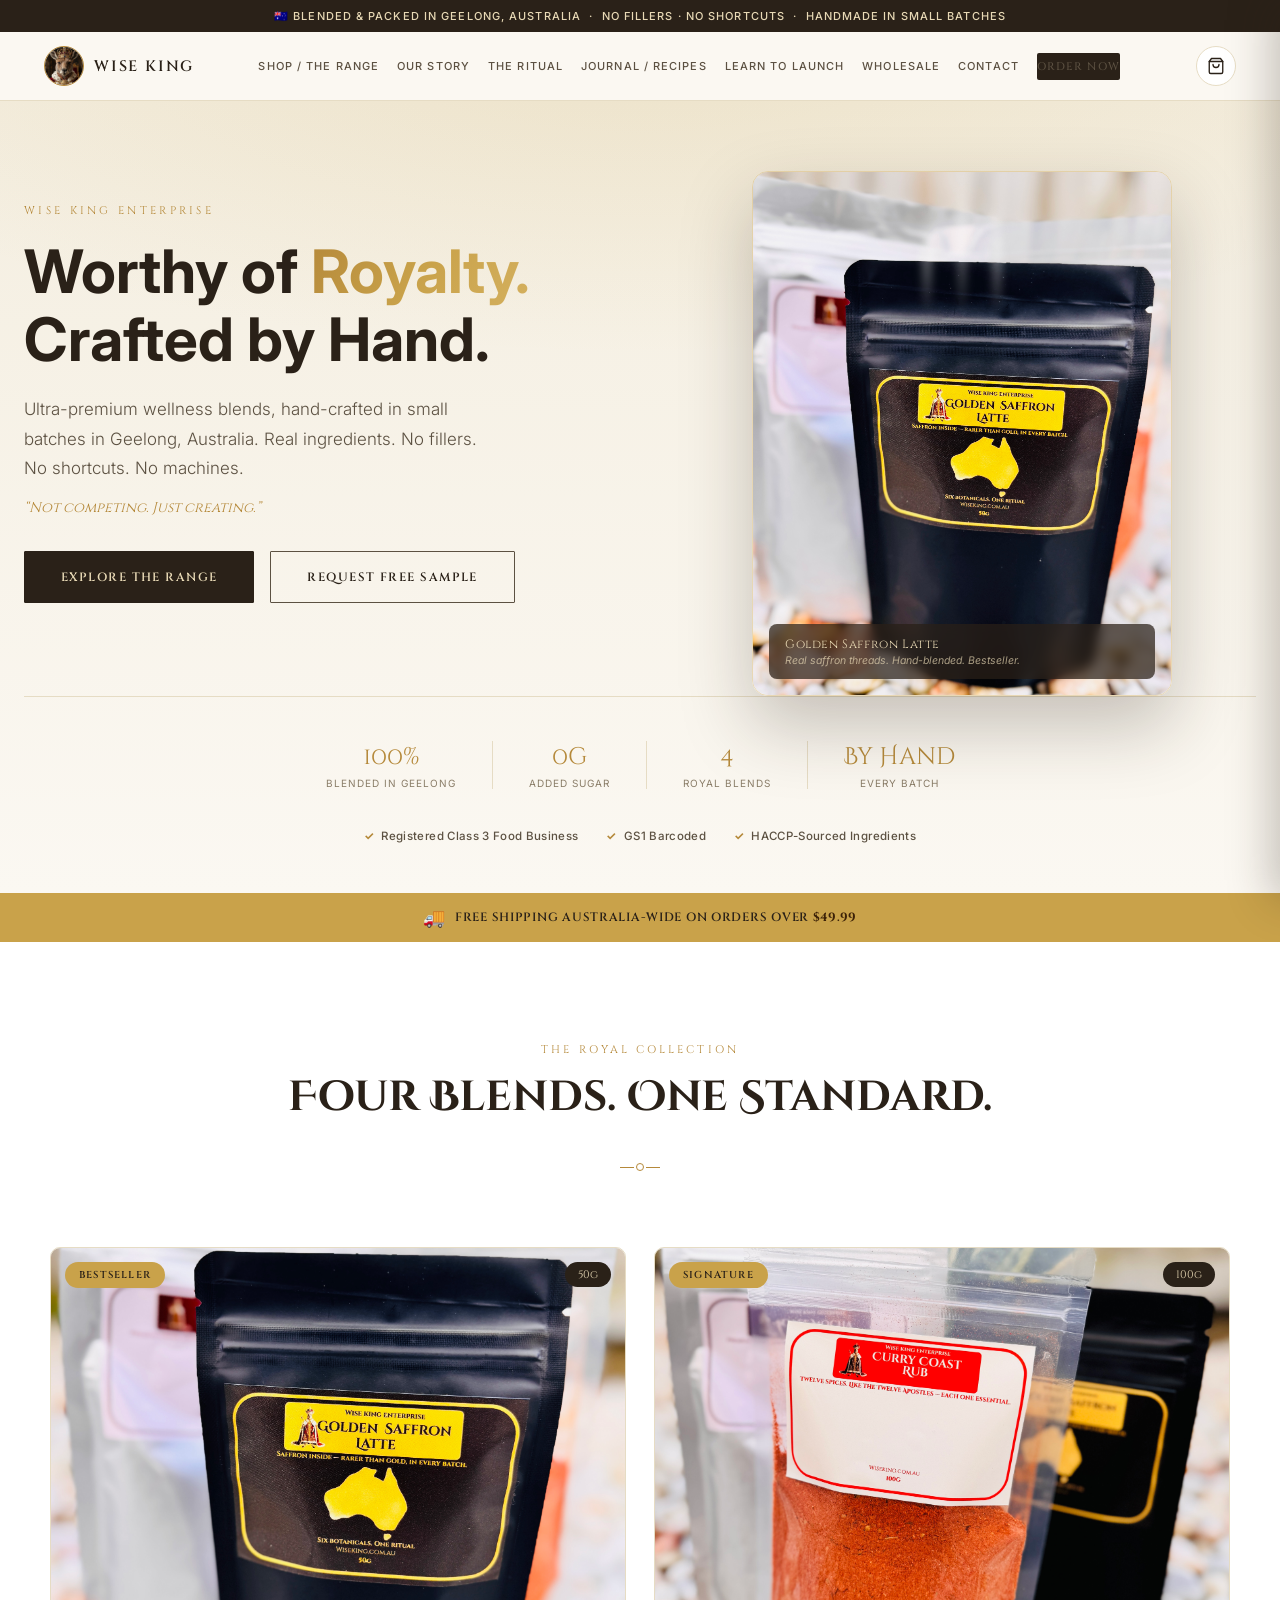
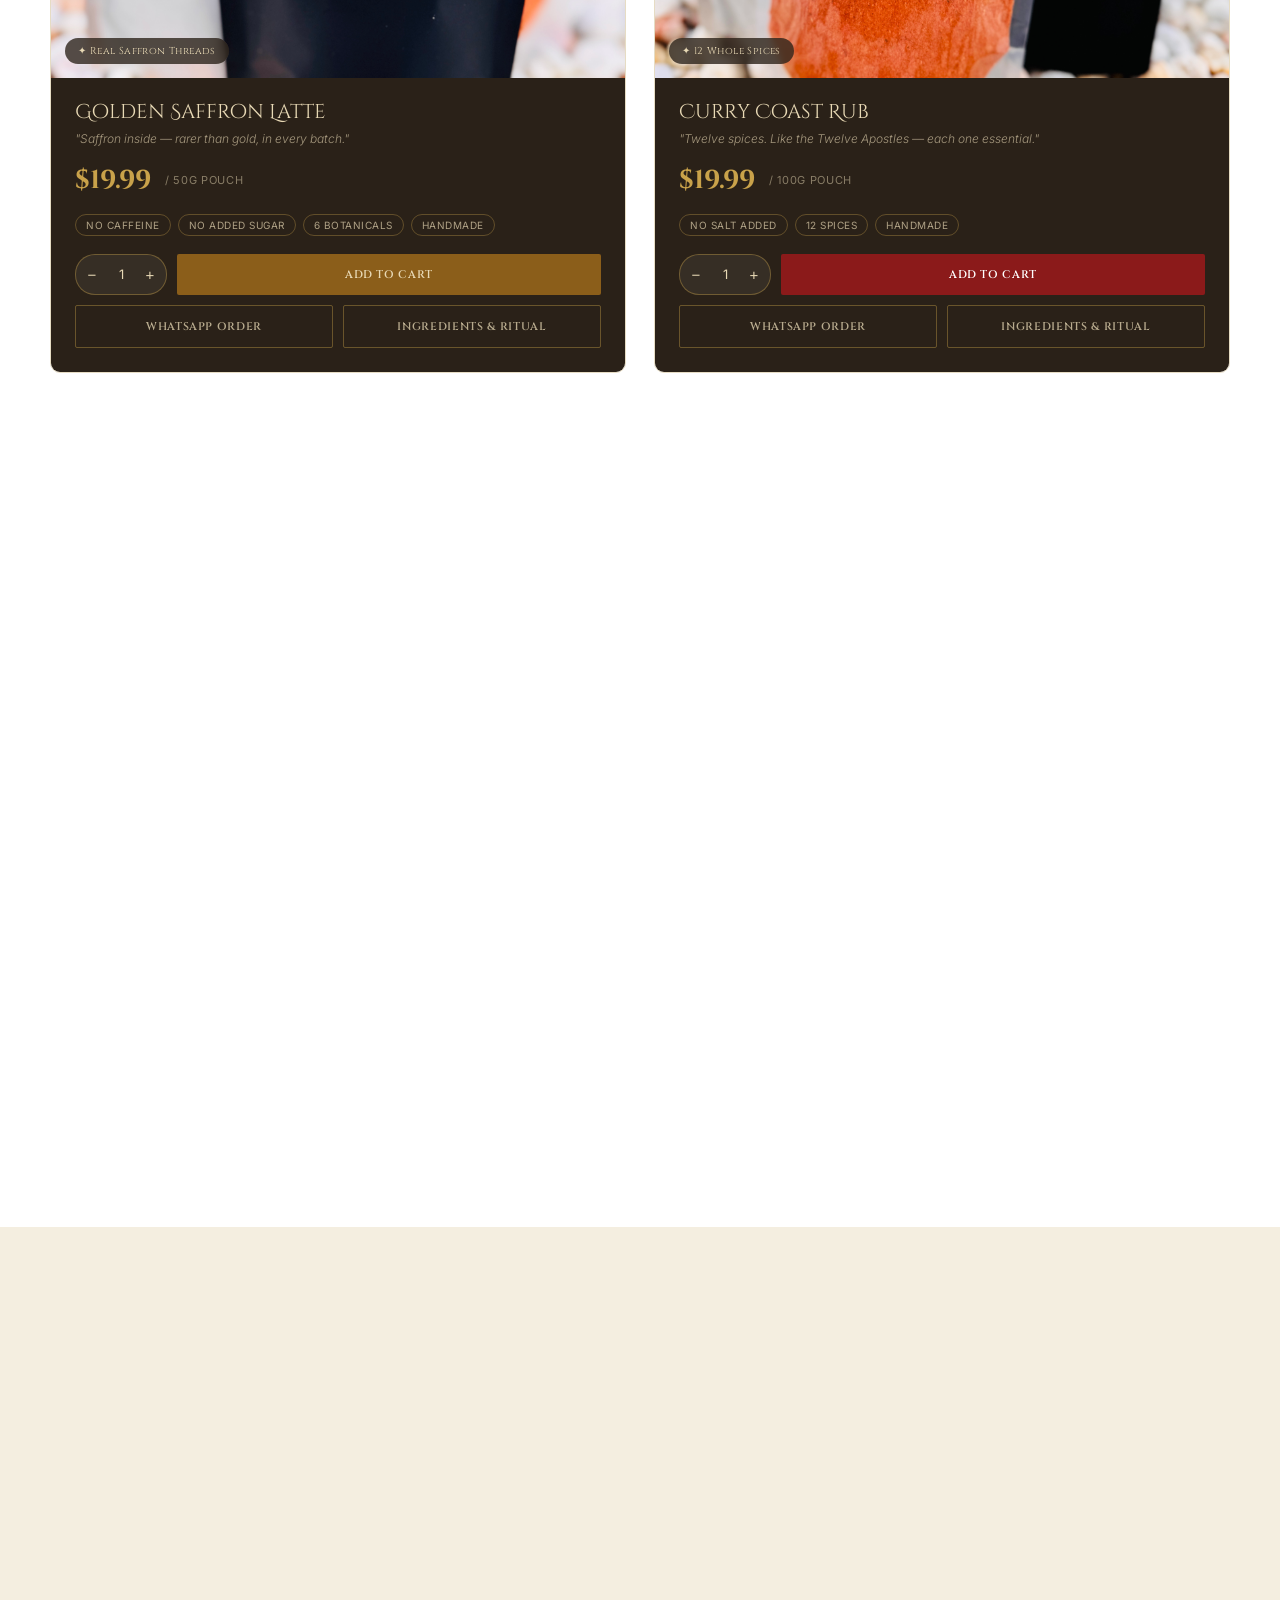
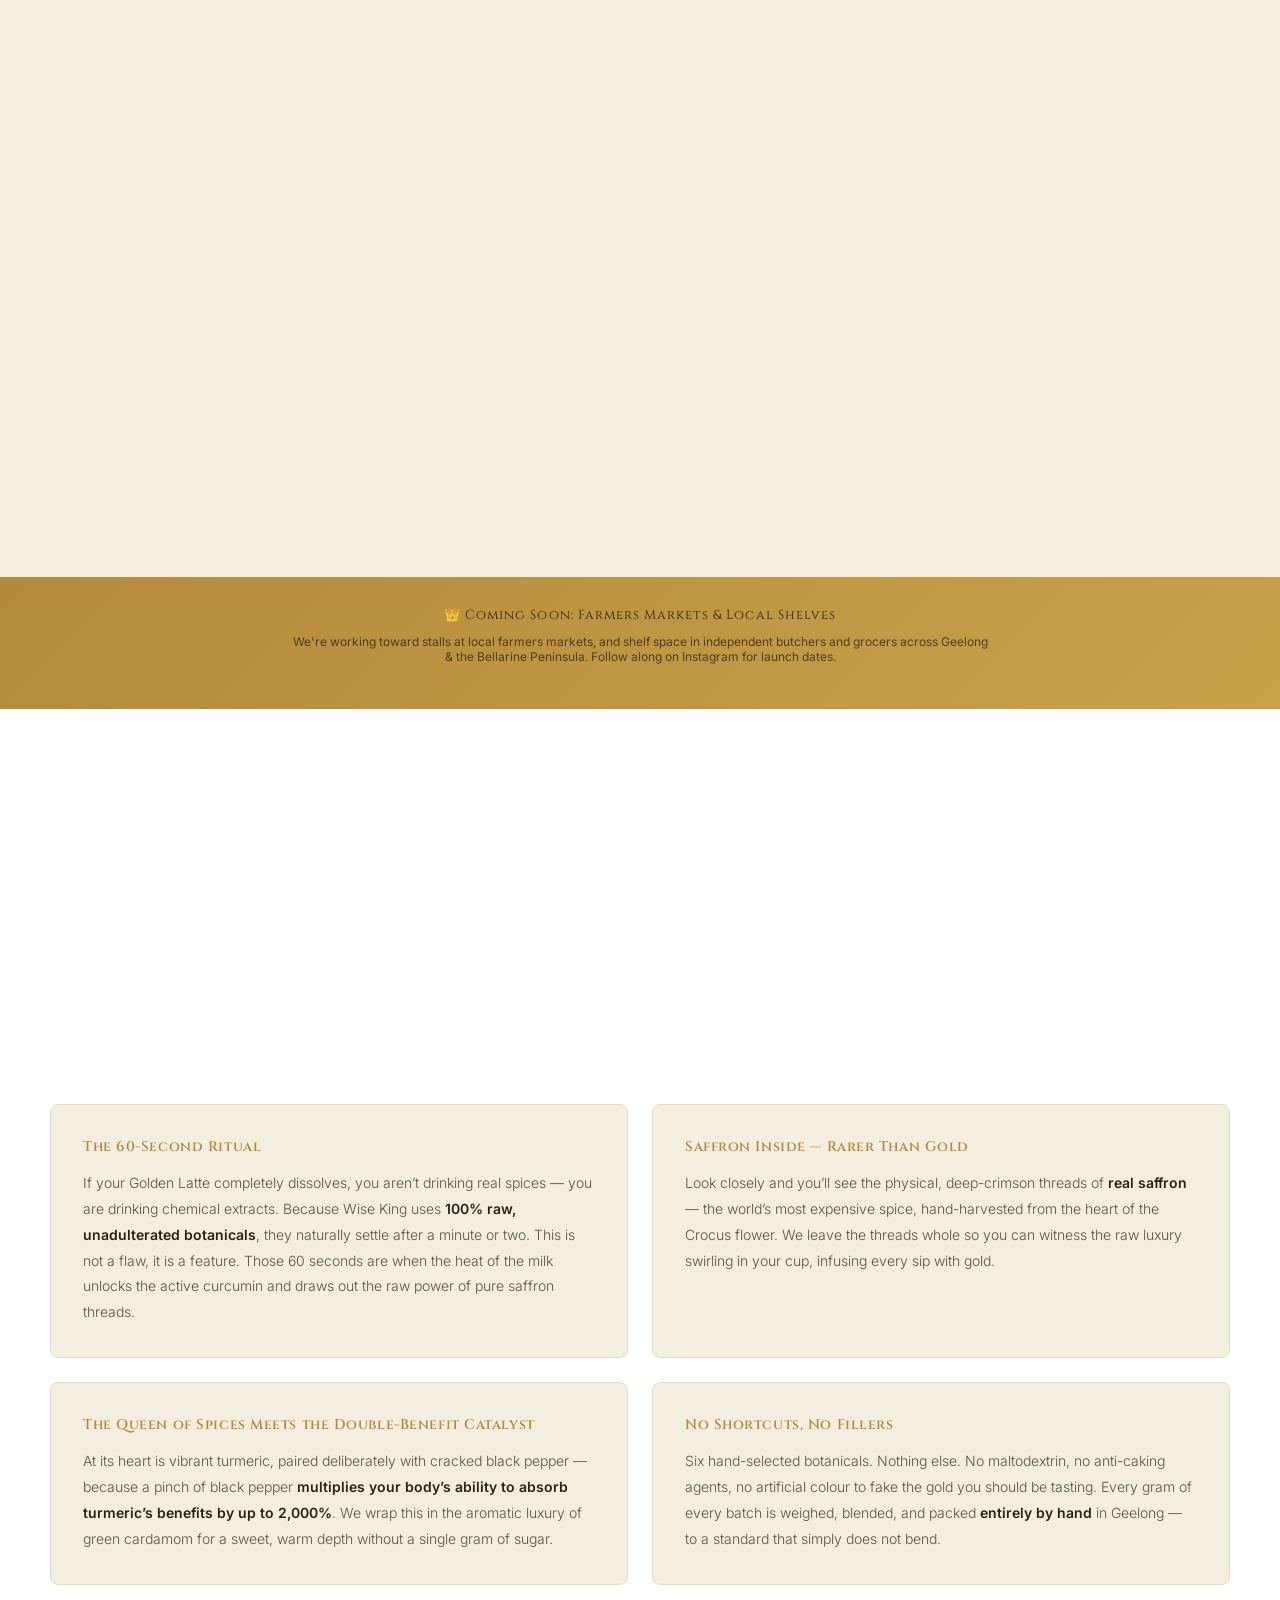
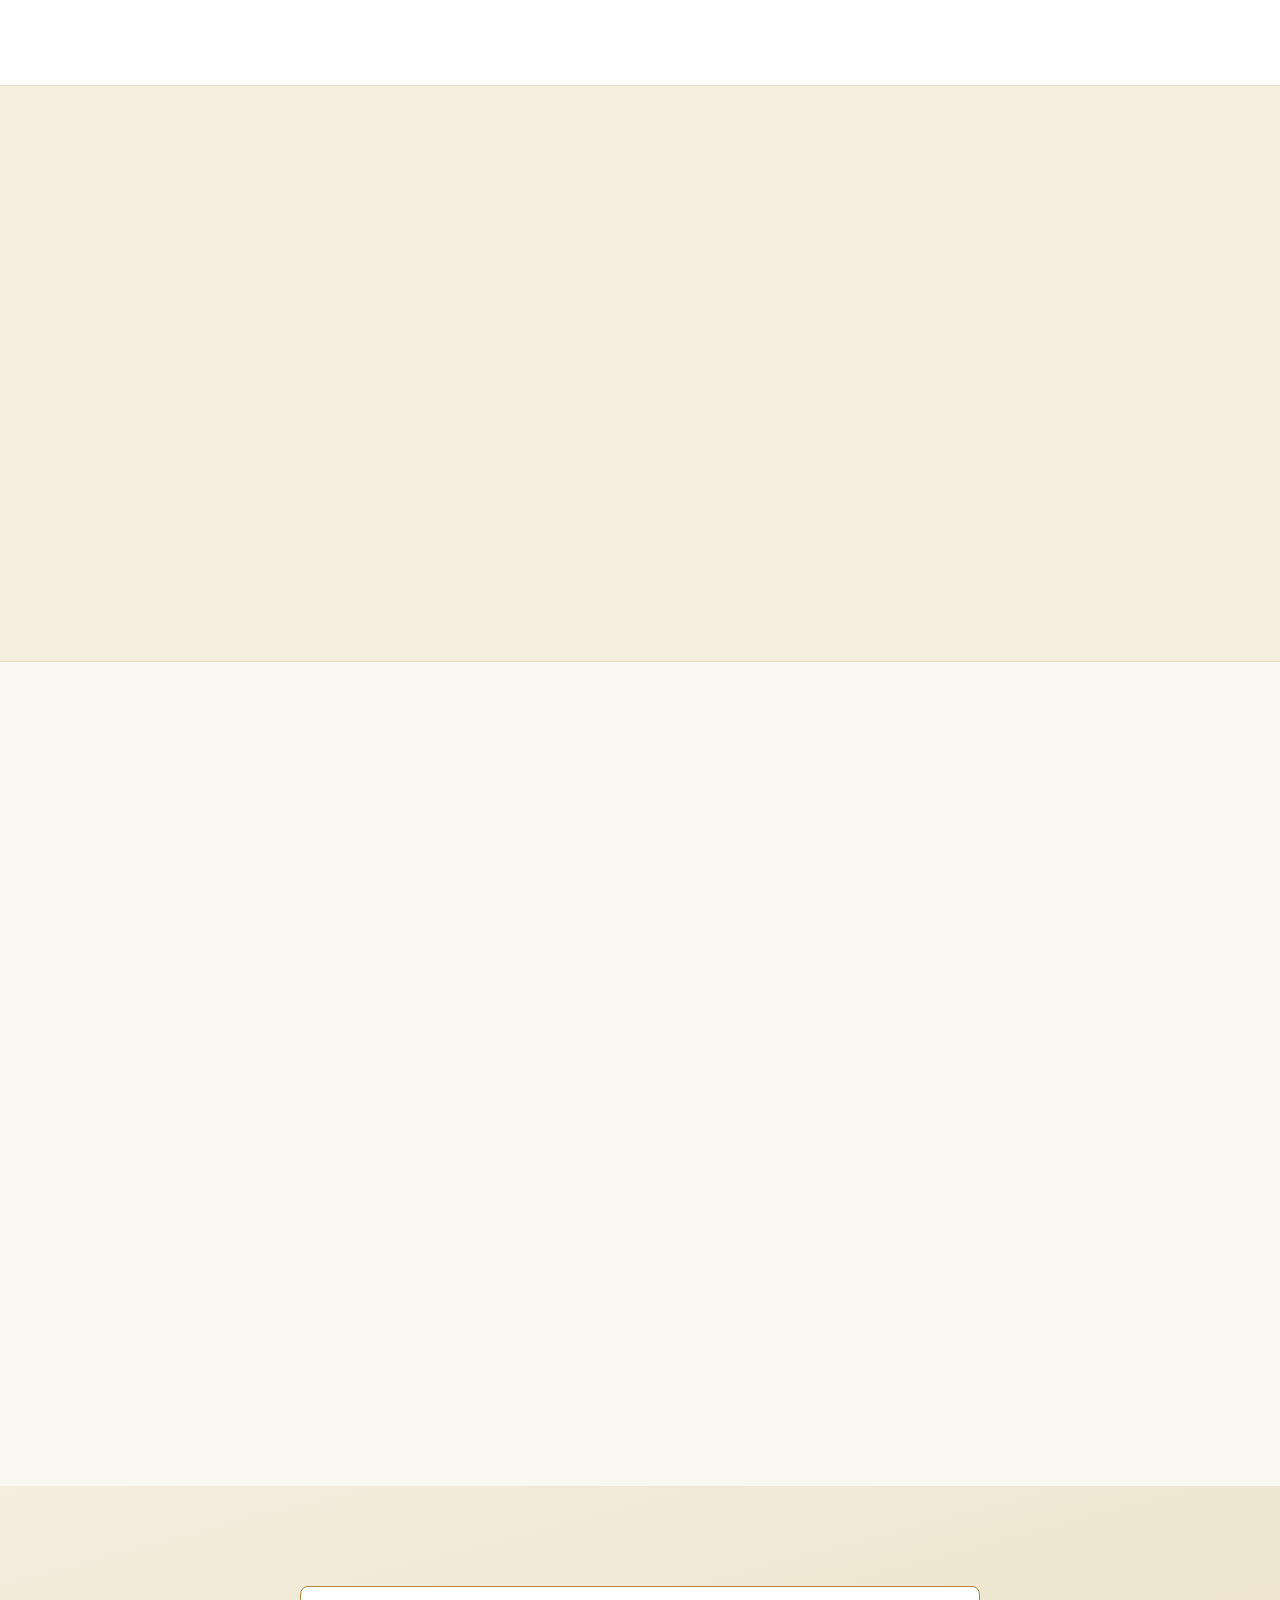
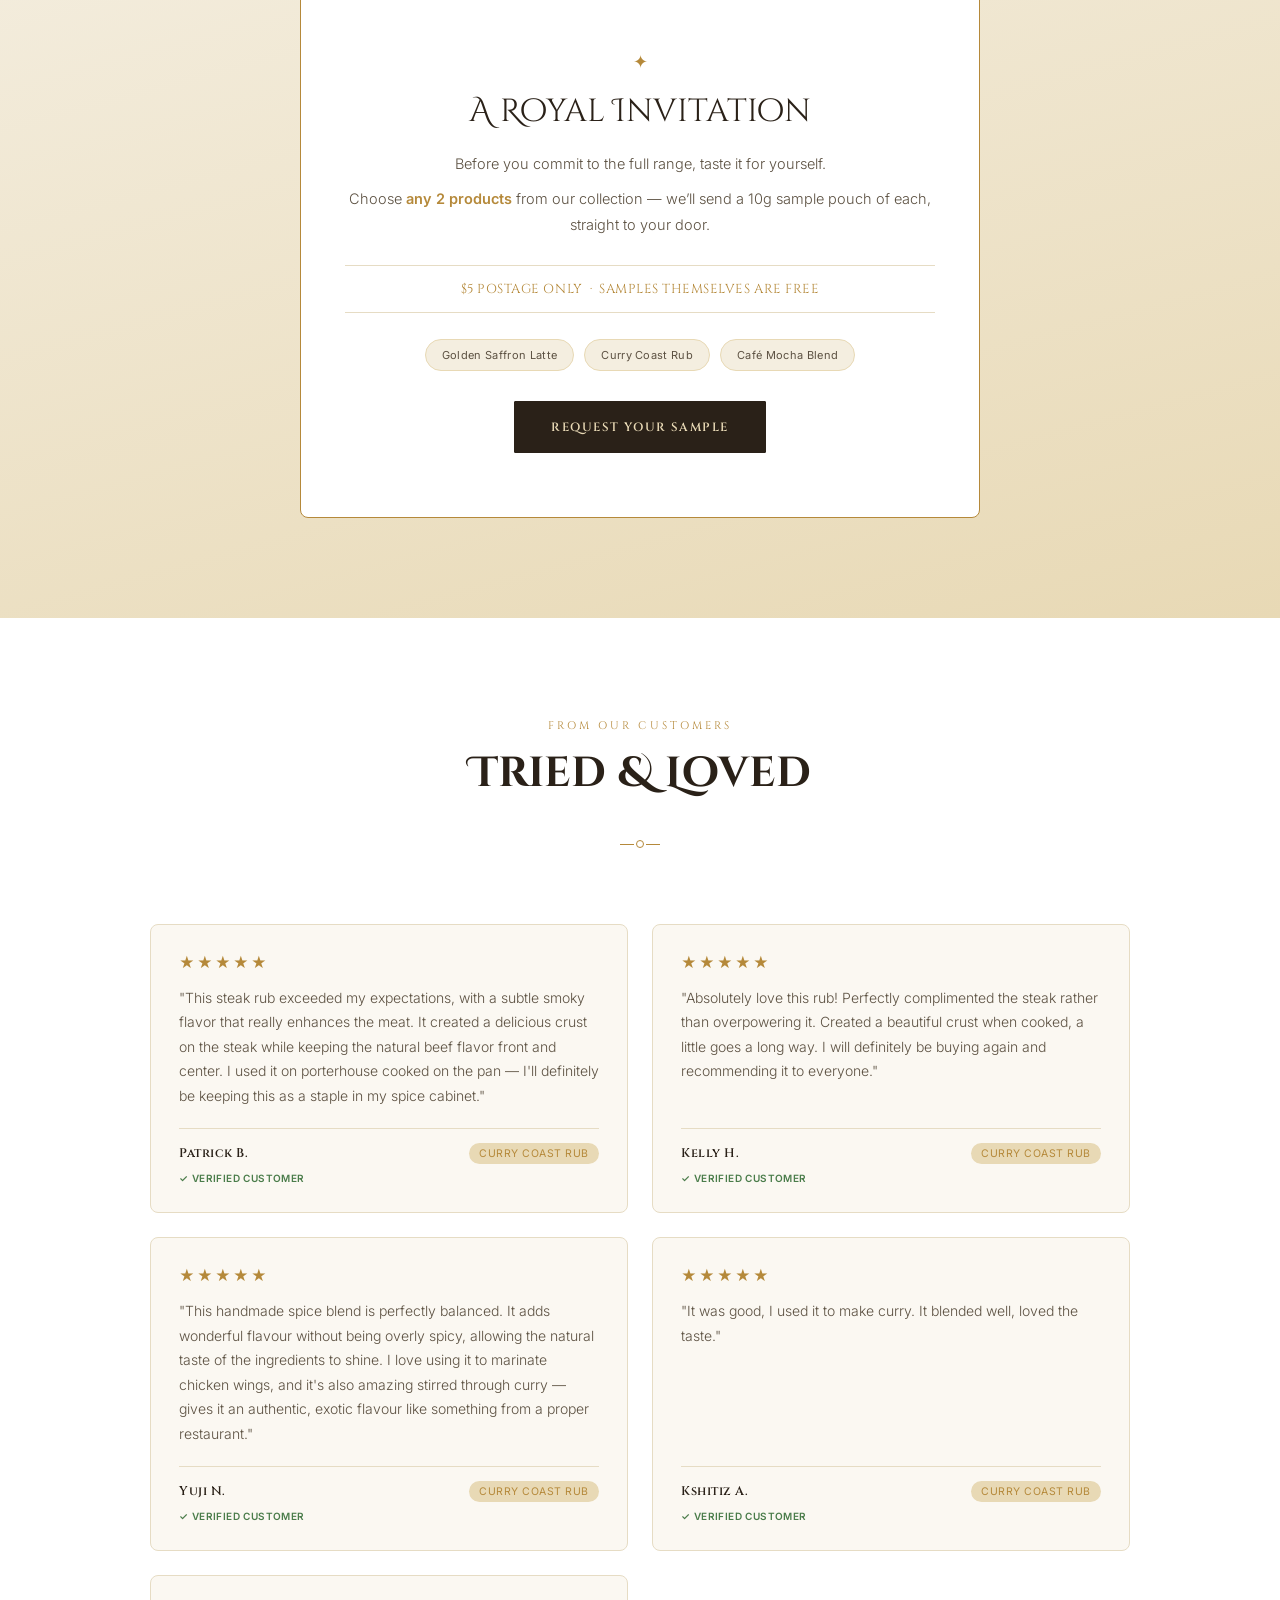
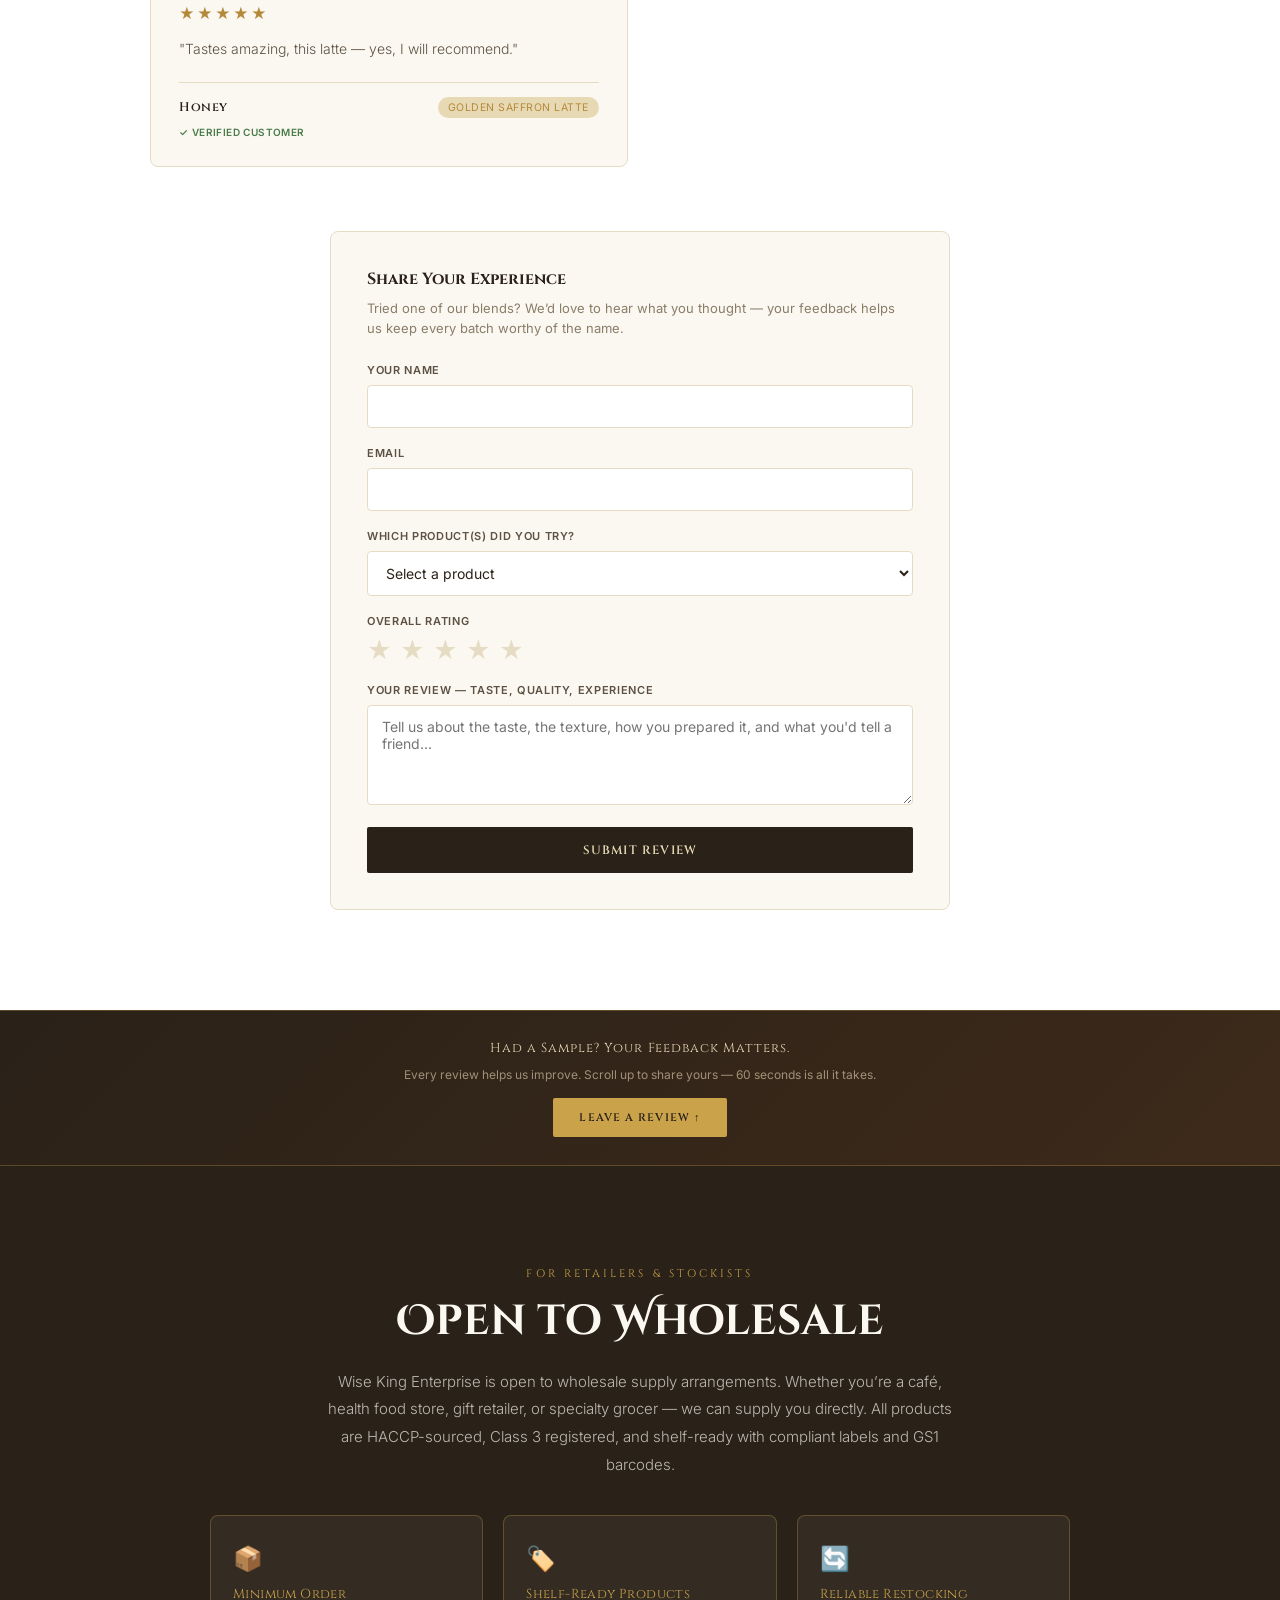
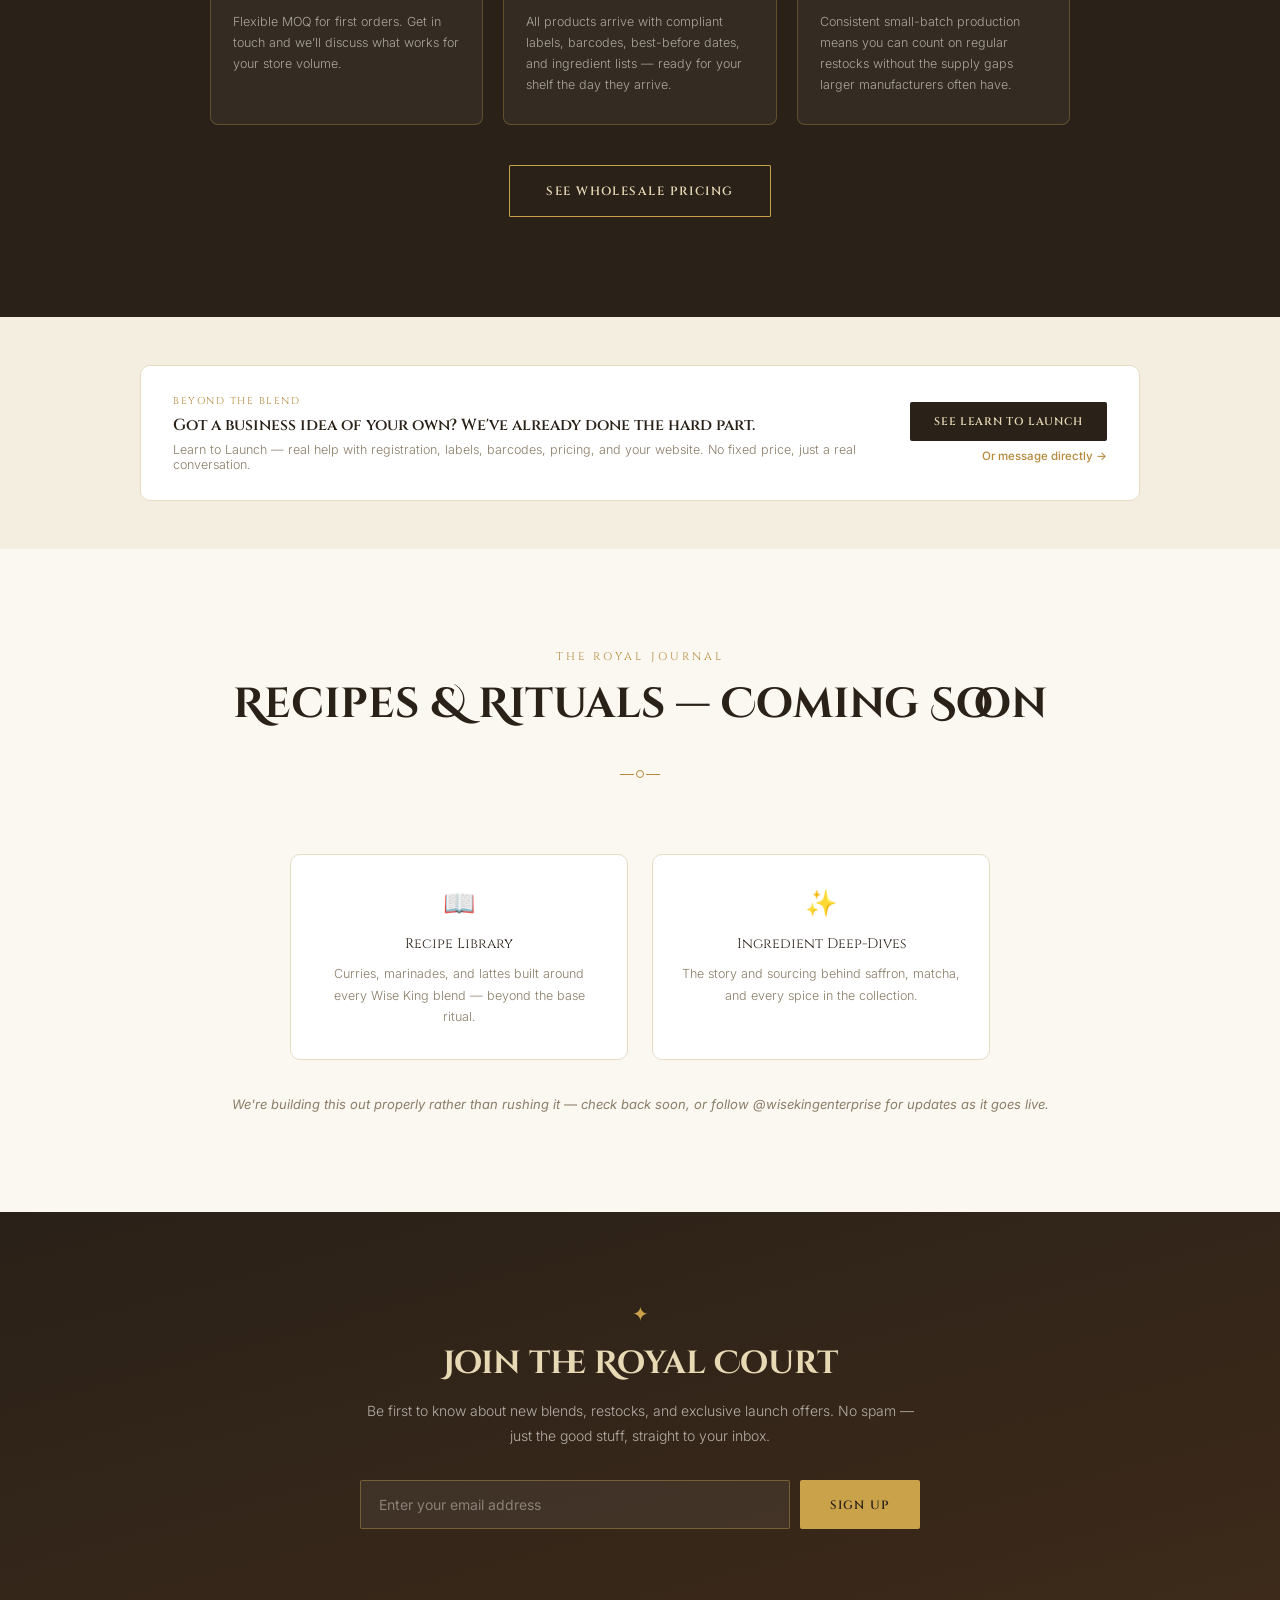
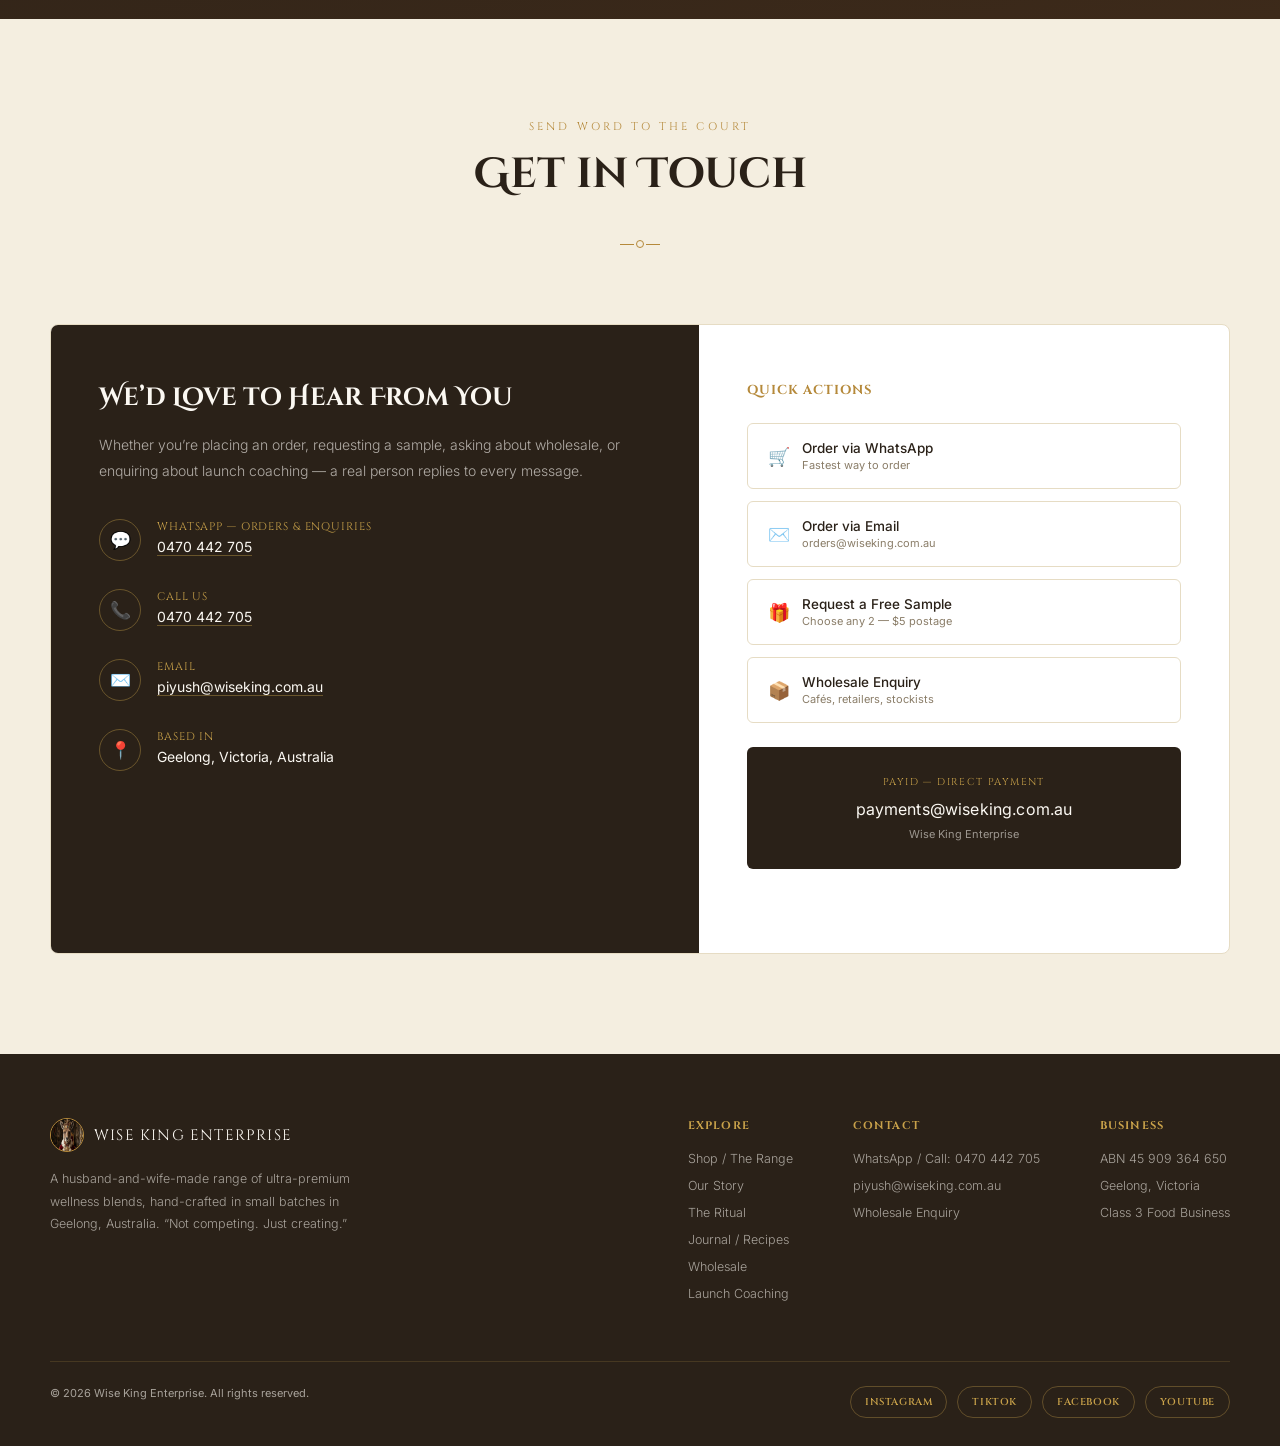
==== commit d0bd89ec: "Update index.html" ====
--- a/index.html
+++ b/index.html
@@ -449,7 +449,7 @@
       <a href="#products">The Ritual</a>
       <a href="#journal">Journal / Recipes</a>
       <a href="learn-to-launch.html">Learn to Launch</a>
-<a href="#wholesale">Wholesale</a>
+<a href="wholesale.html">Wholesale</a>
       <a href="#contact">Contact</a>
       <a href="https://wa.me/61470442705" class="nav-cta">Order Now</a>
     </div>
@@ -467,7 +467,7 @@
     <a href="#products">The Ritual</a>
     <a href="#journal">Journal / Recipes</a>
    <a href="learn-to-launch.html">Learn to Launch</a>
-<a href="#wholesale">Wholesale</a>
+<a href="wholesale.html">Wholesale</a>
     <a href="#contact">Contact</a>
     <a href="https://wa.me/61470442705">Order via WhatsApp</a>
   </div>
@@ -812,7 +812,7 @@
       <div class="wholesale-item"><div class="wholesale-item-icon">🔄</div><div class="wholesale-item-title">Reliable Restocking</div><div class="wholesale-item-text">Consistent small-batch production means you can count on regular restocks without the supply gaps larger manufacturers often have.</div></div>
     </div>
     <div style="text-align:center;margin-top:8px;">
-      <a href="mailto:piyush@wiseking.com.au?subject=Wholesale%20Enquiry%20-%20Wise%20King%20Enterprise" class="btn-ghost" style="border-color:var(--gold-bright);color:var(--gold-pale);">Send a Wholesale Enquiry</a>
+     <a href="wholesale.html" class="btn-ghost" style="border-color:var(--gold-bright);color:var(--gold-pale);">See Wholesale Pricing</a>
     </div>
   </div>
 </section>
@@ -923,7 +923,7 @@
           <a href="#story">Our Story</a>
           <a href="#products">The Ritual</a>
           <a href="#journal">Journal / Recipes</a>
-          <a href="#wholesale">Wholesale</a>
+          <a href="wholesale.html">Wholesale</a>
           <a href="#services">Launch Coaching</a>
         </div>
         <div class="footer-col">
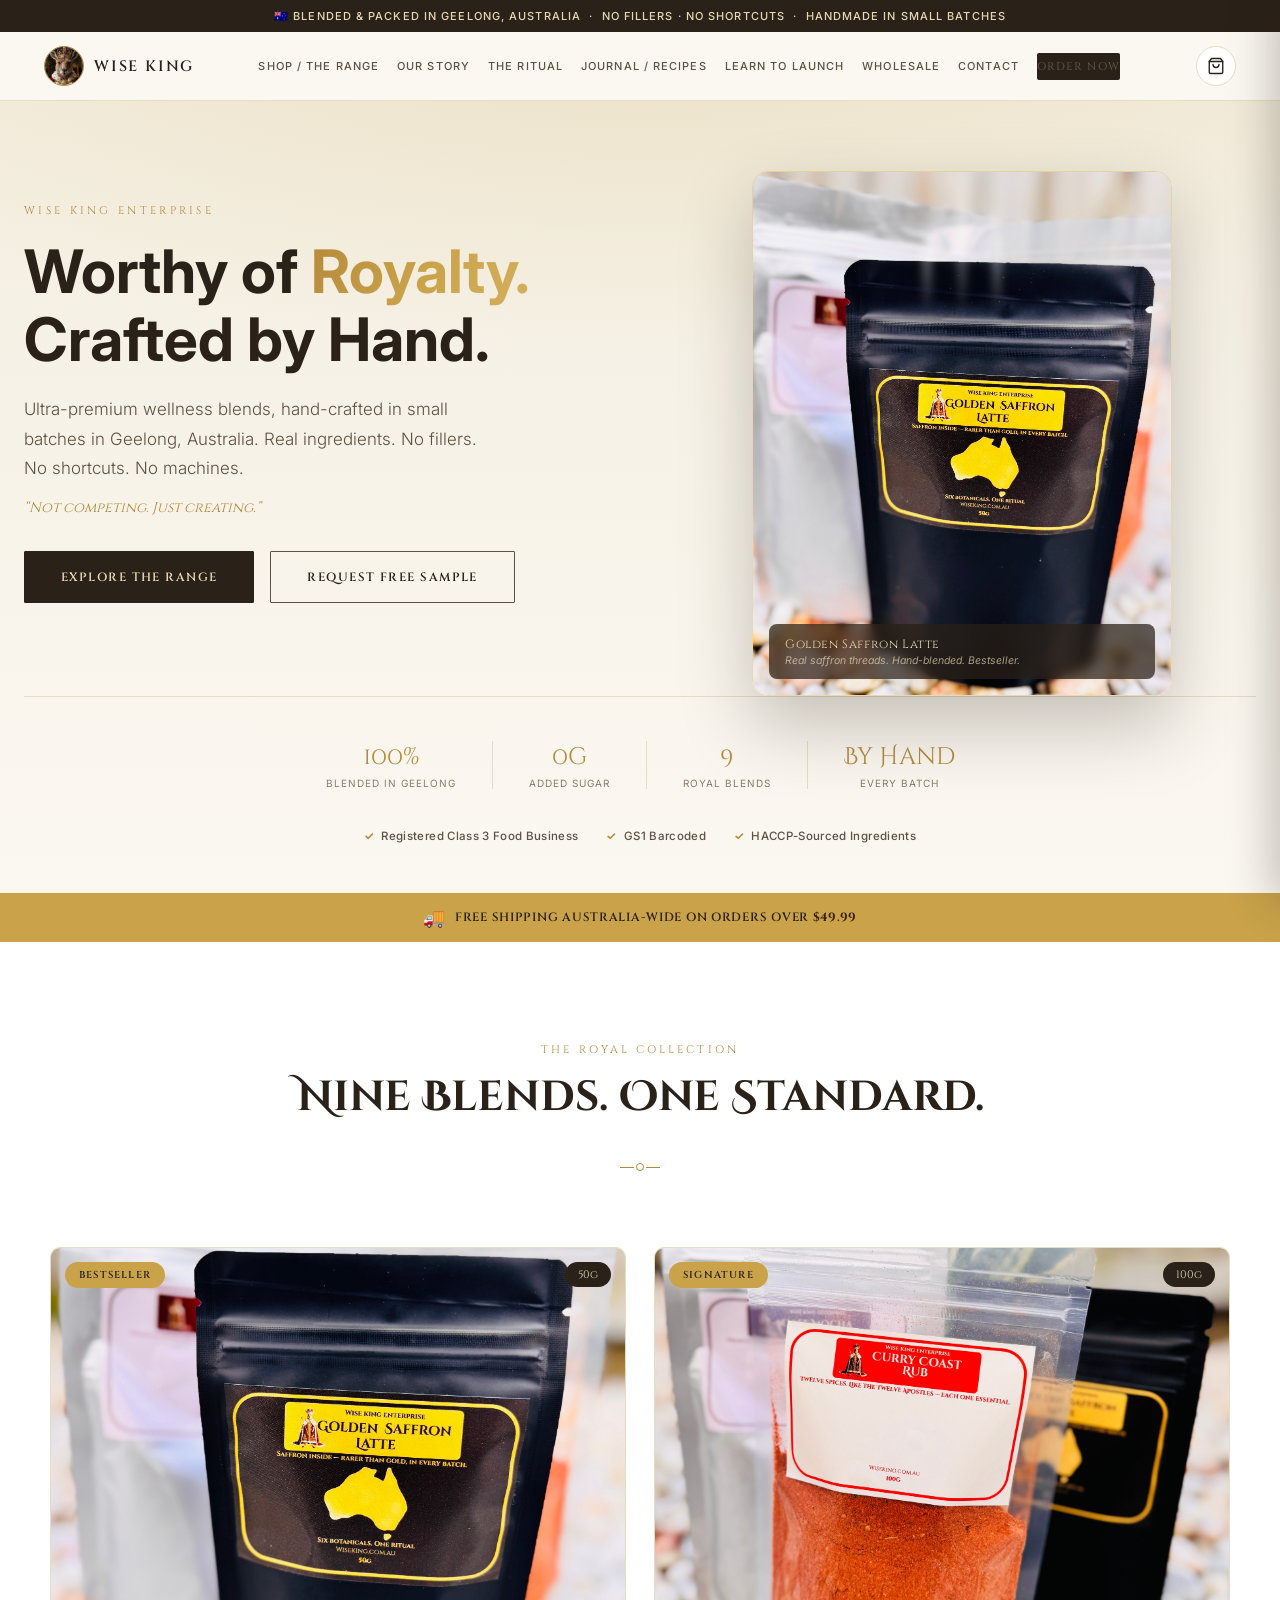
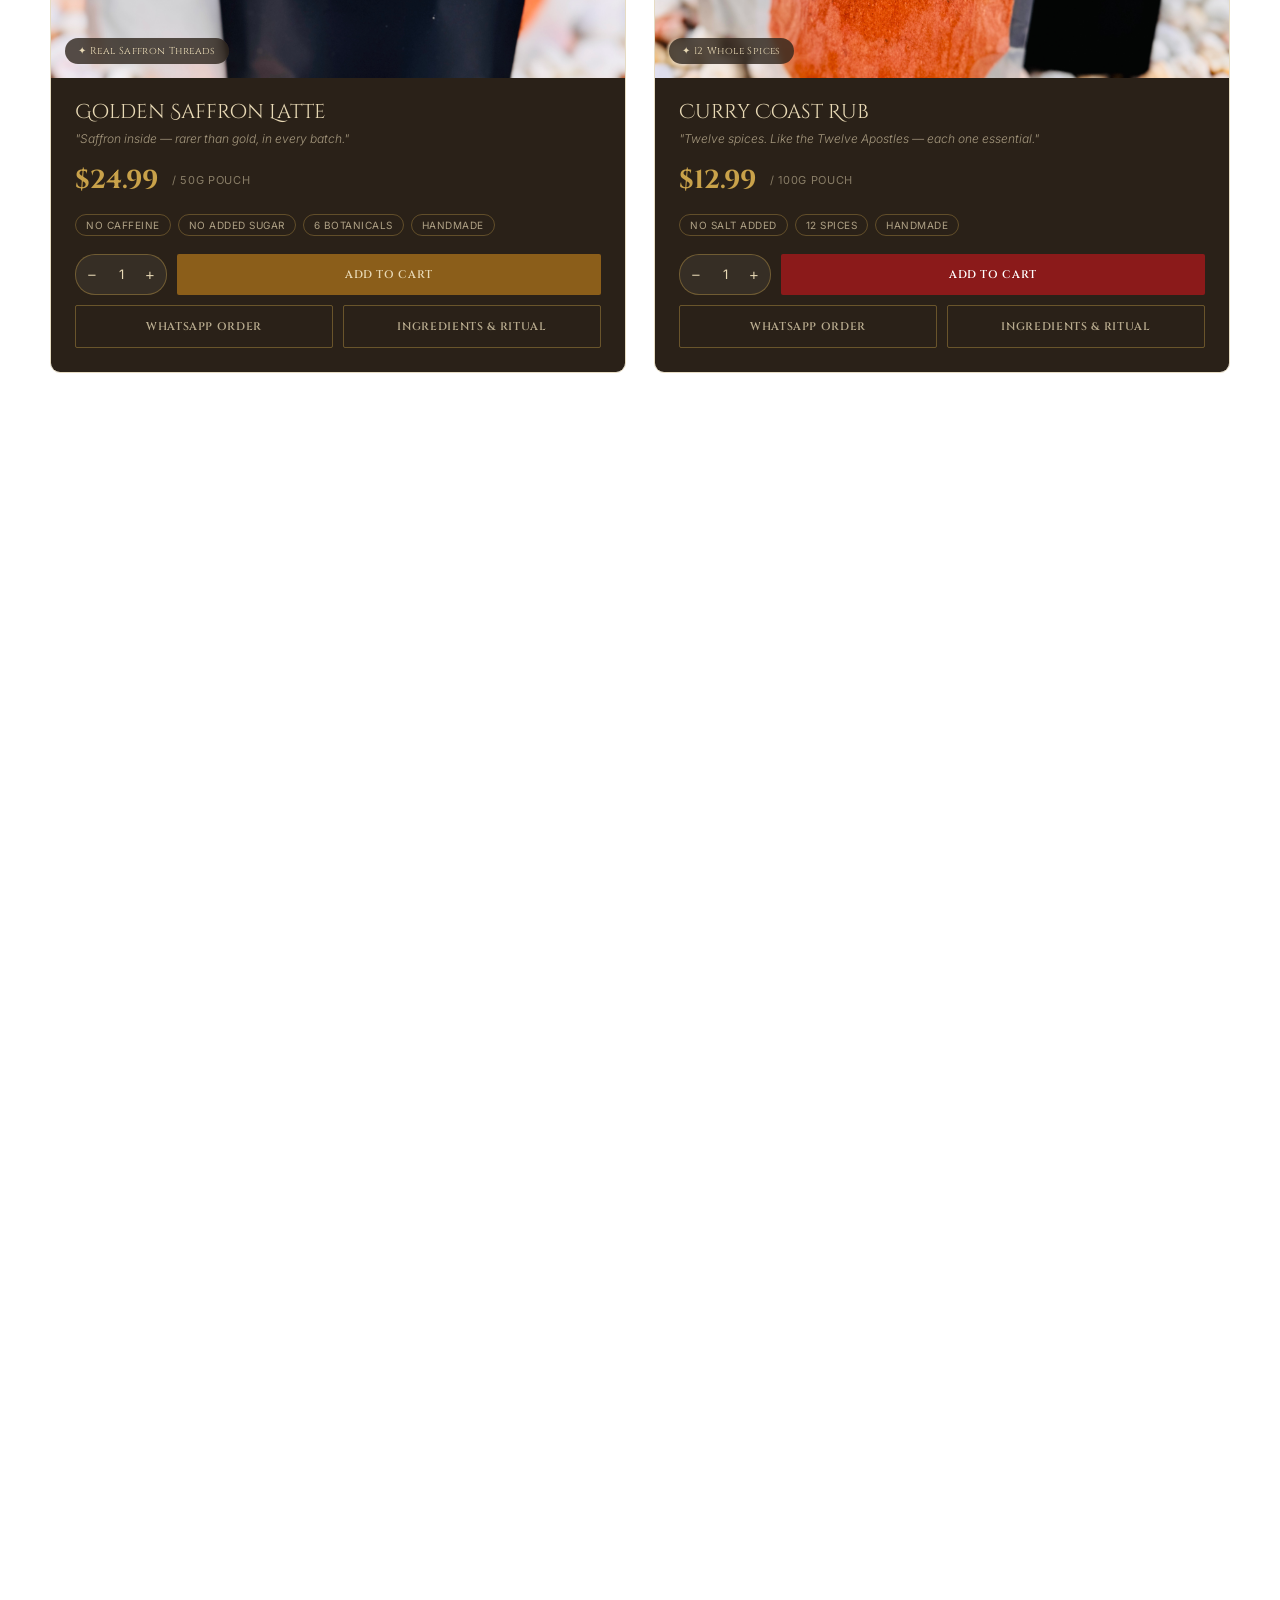
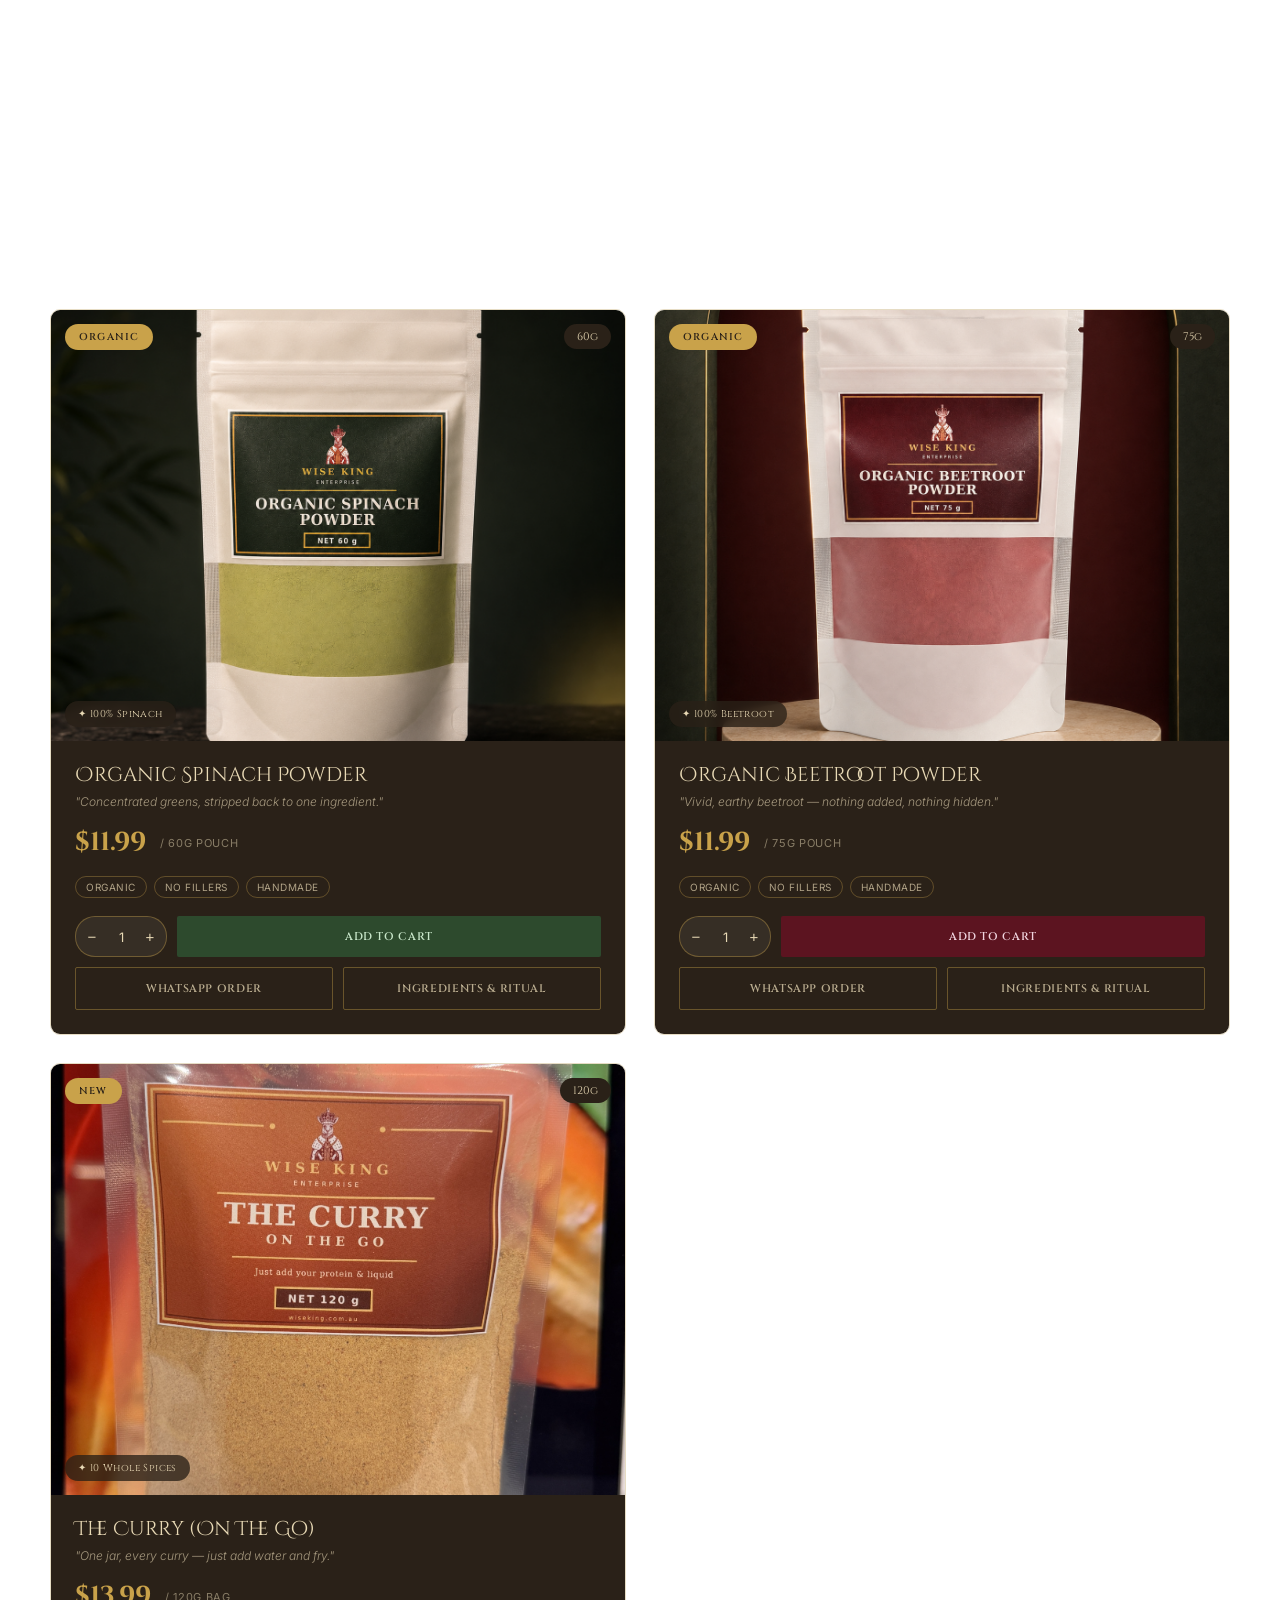
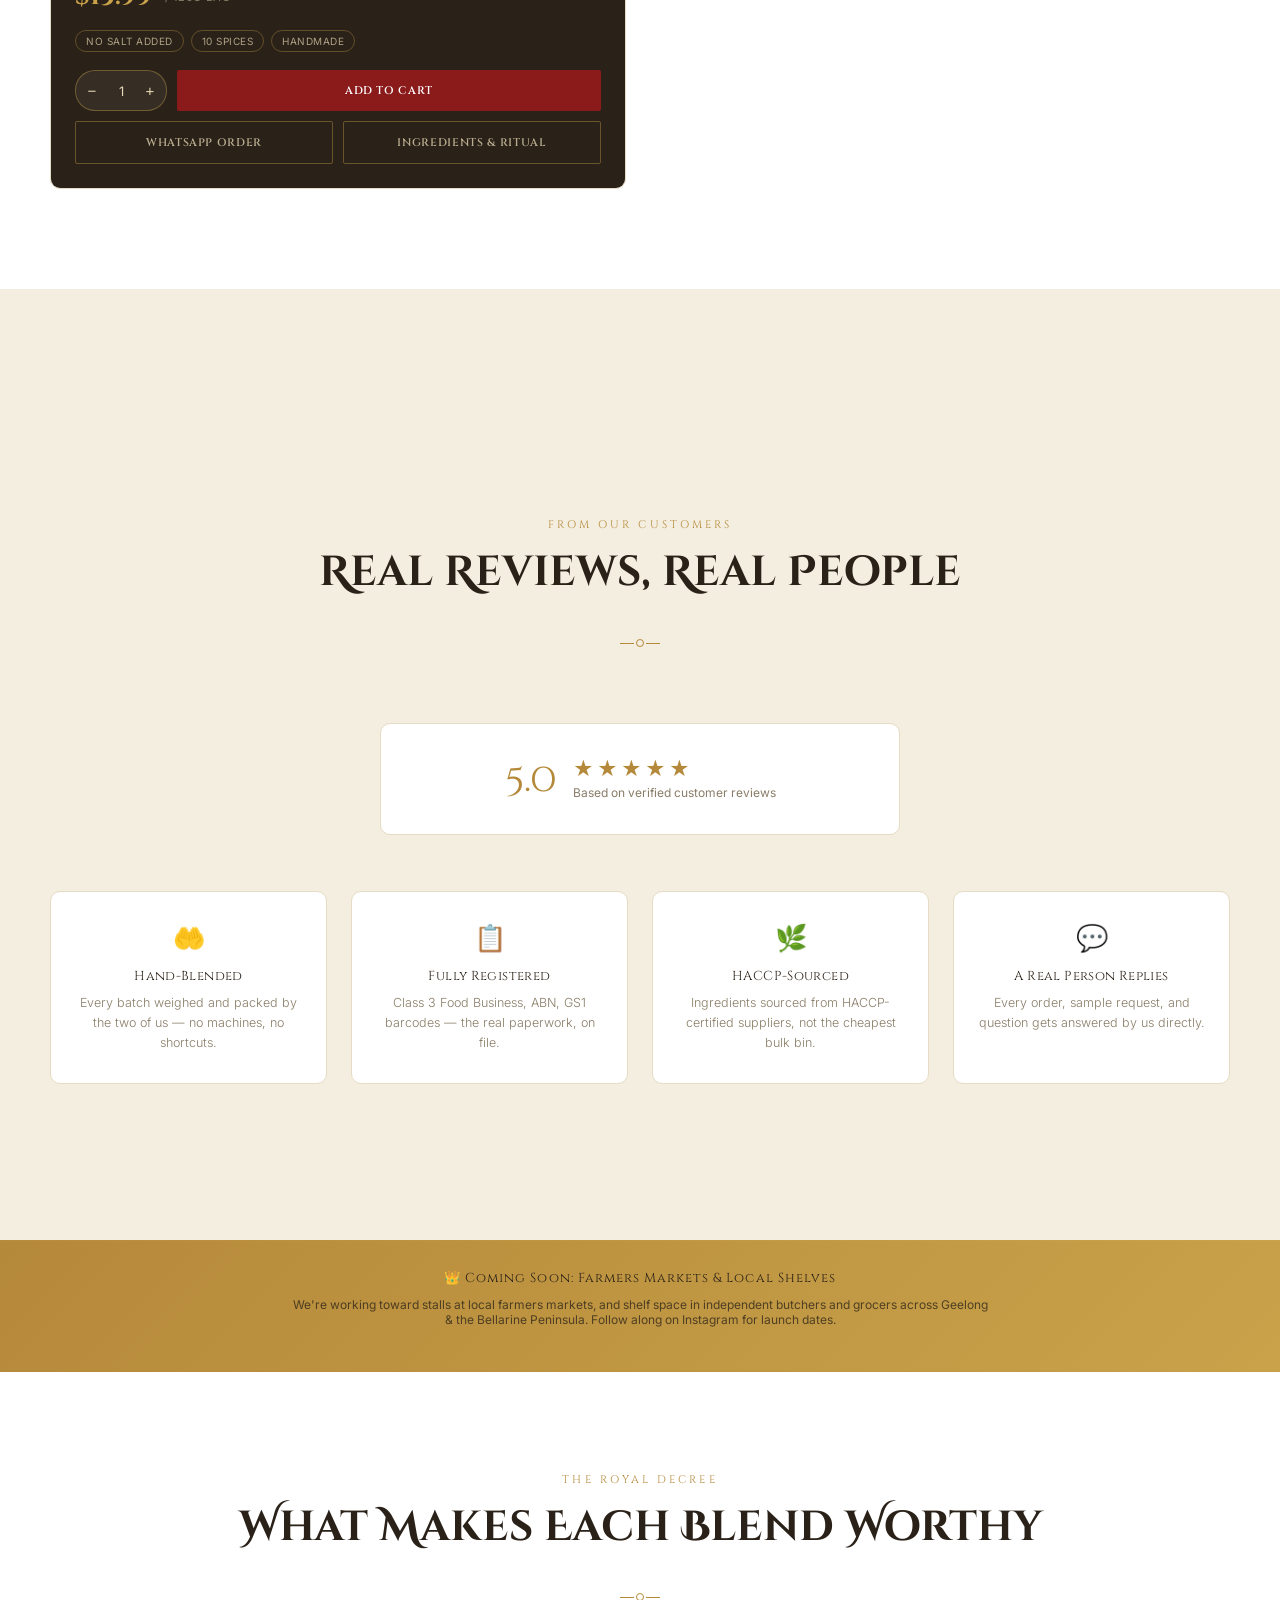
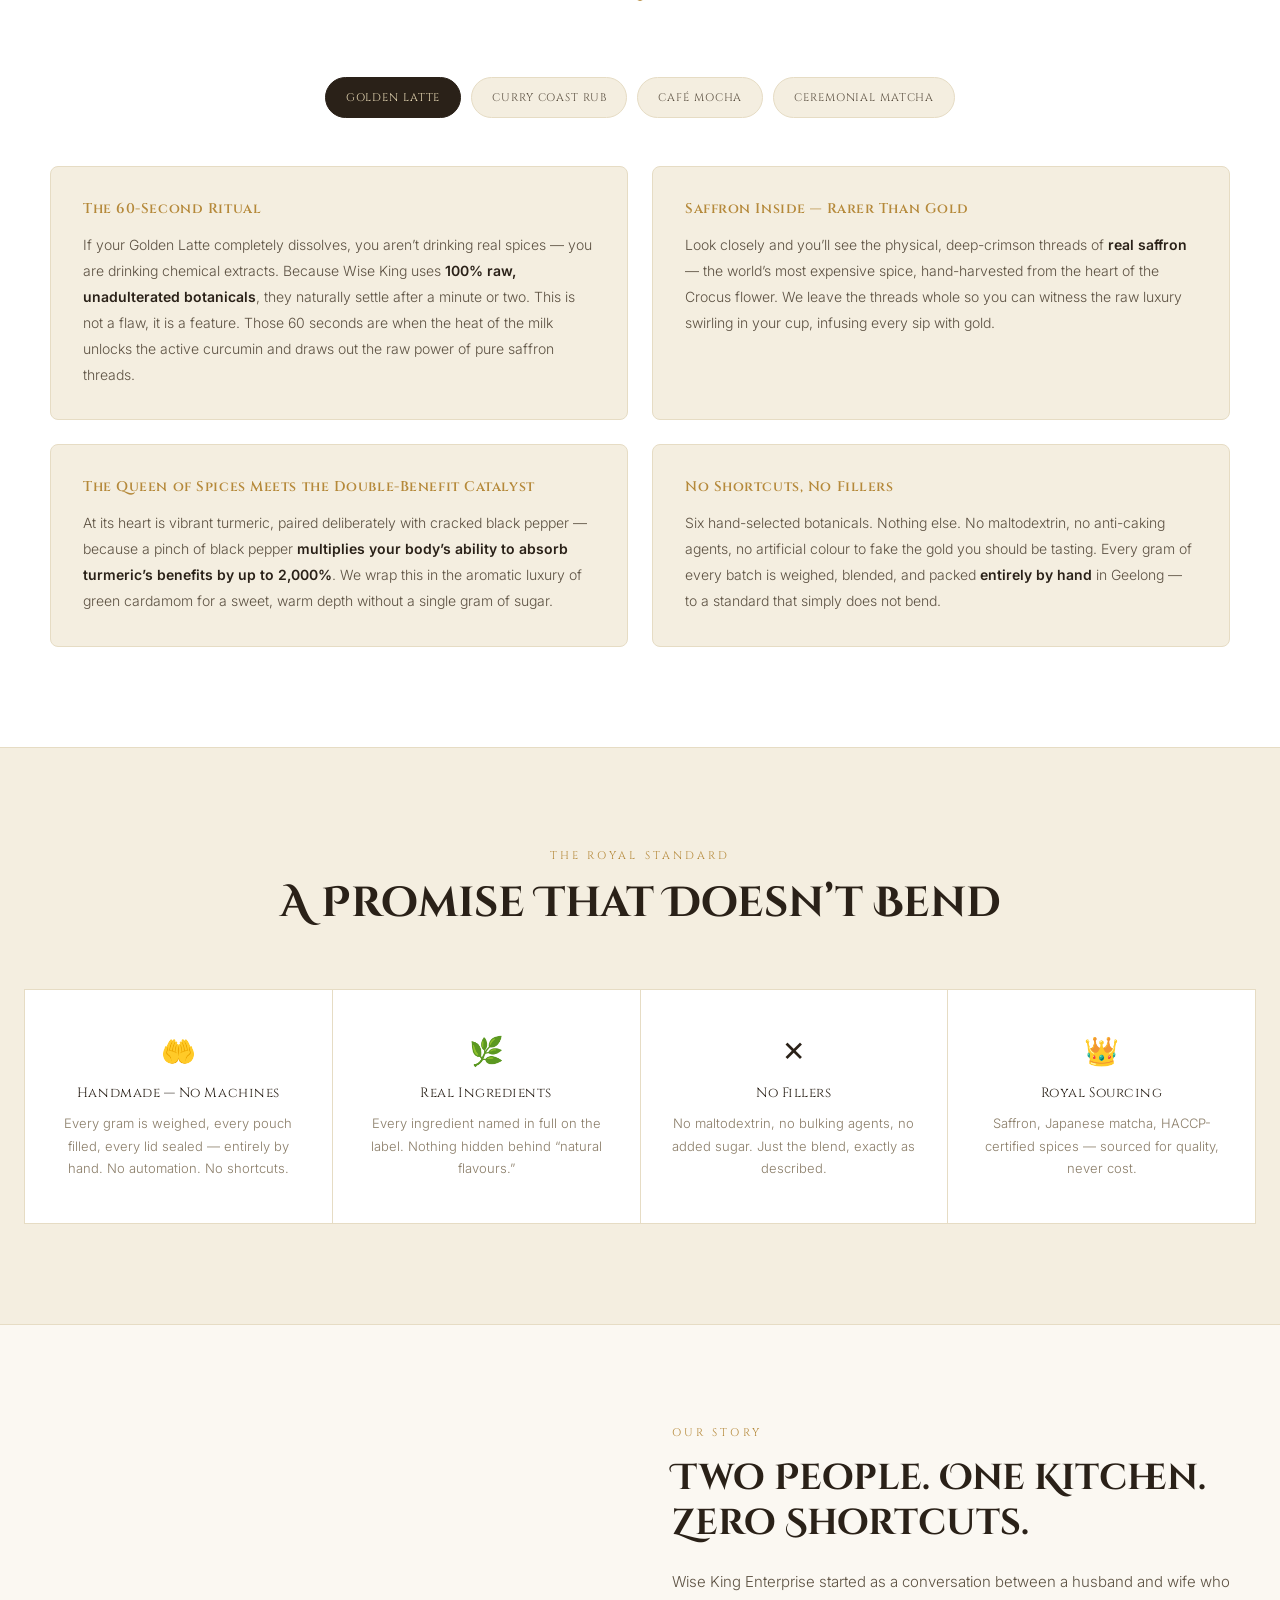
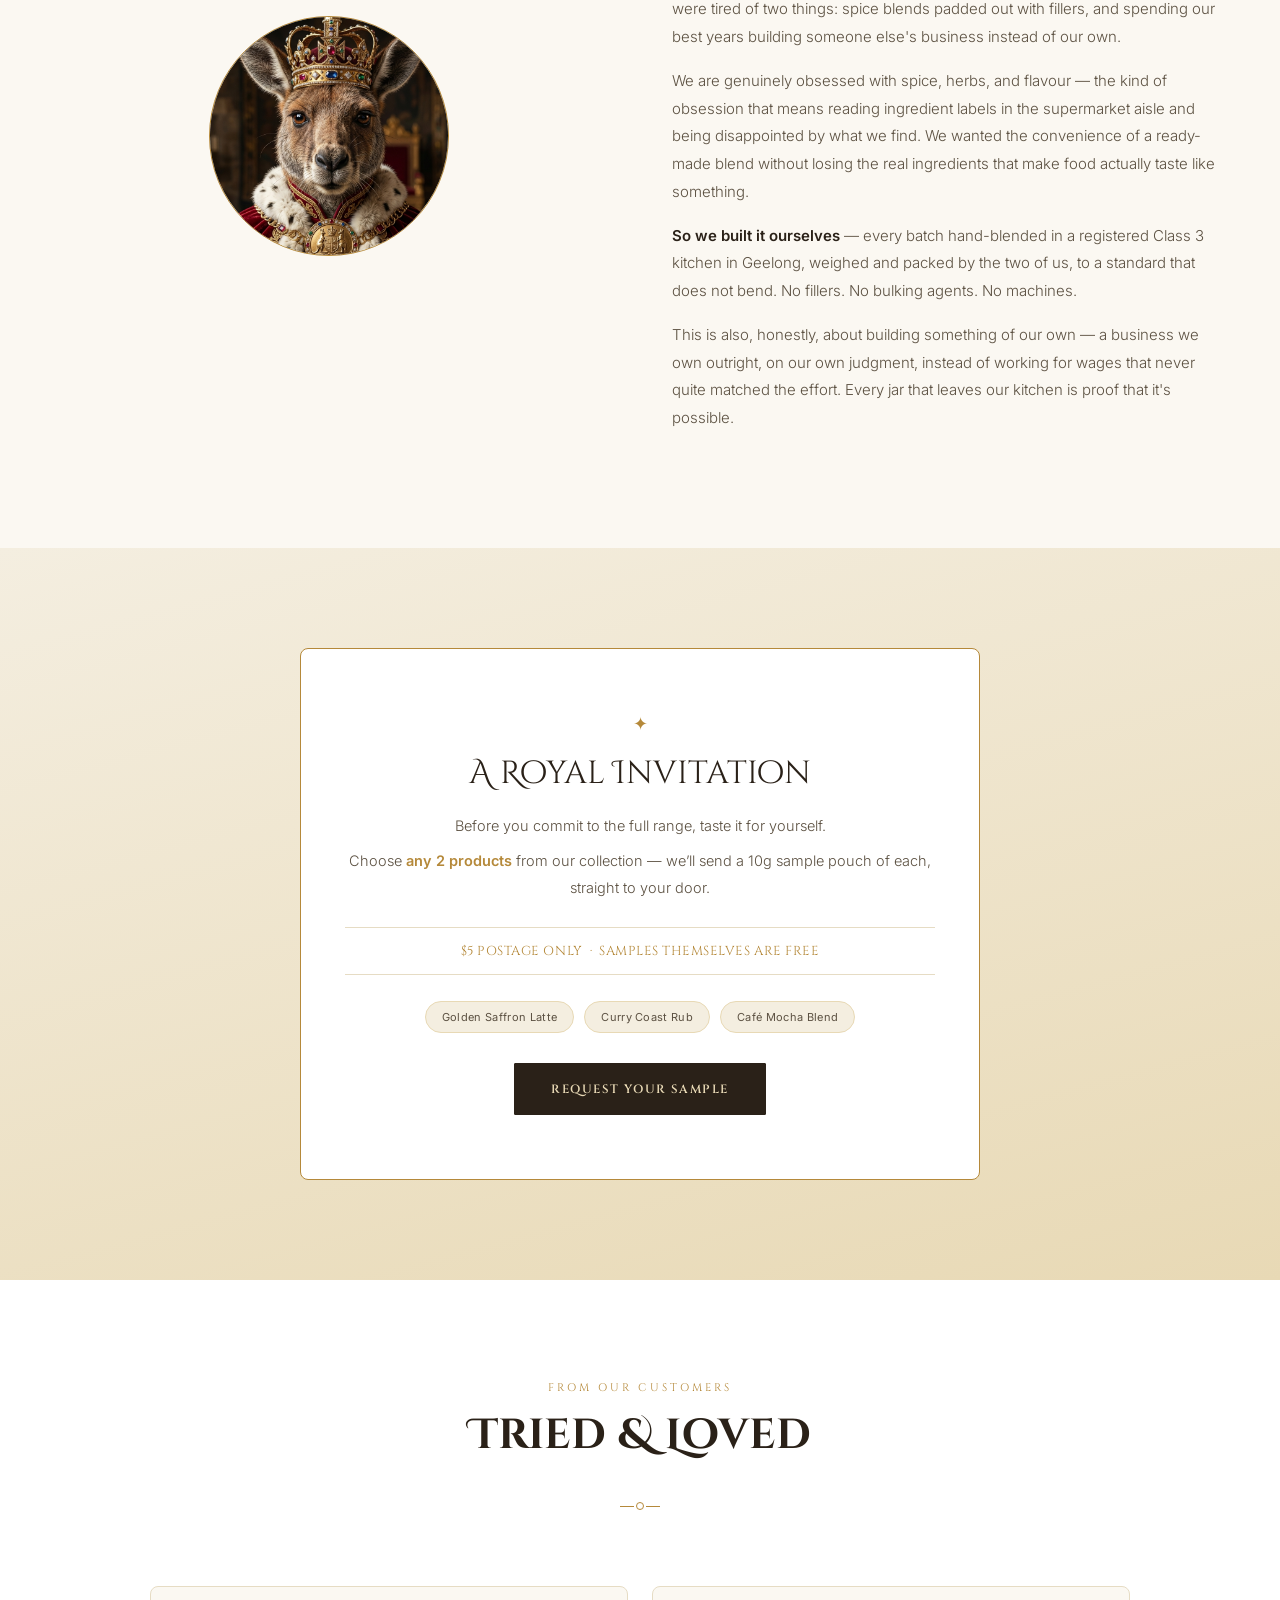
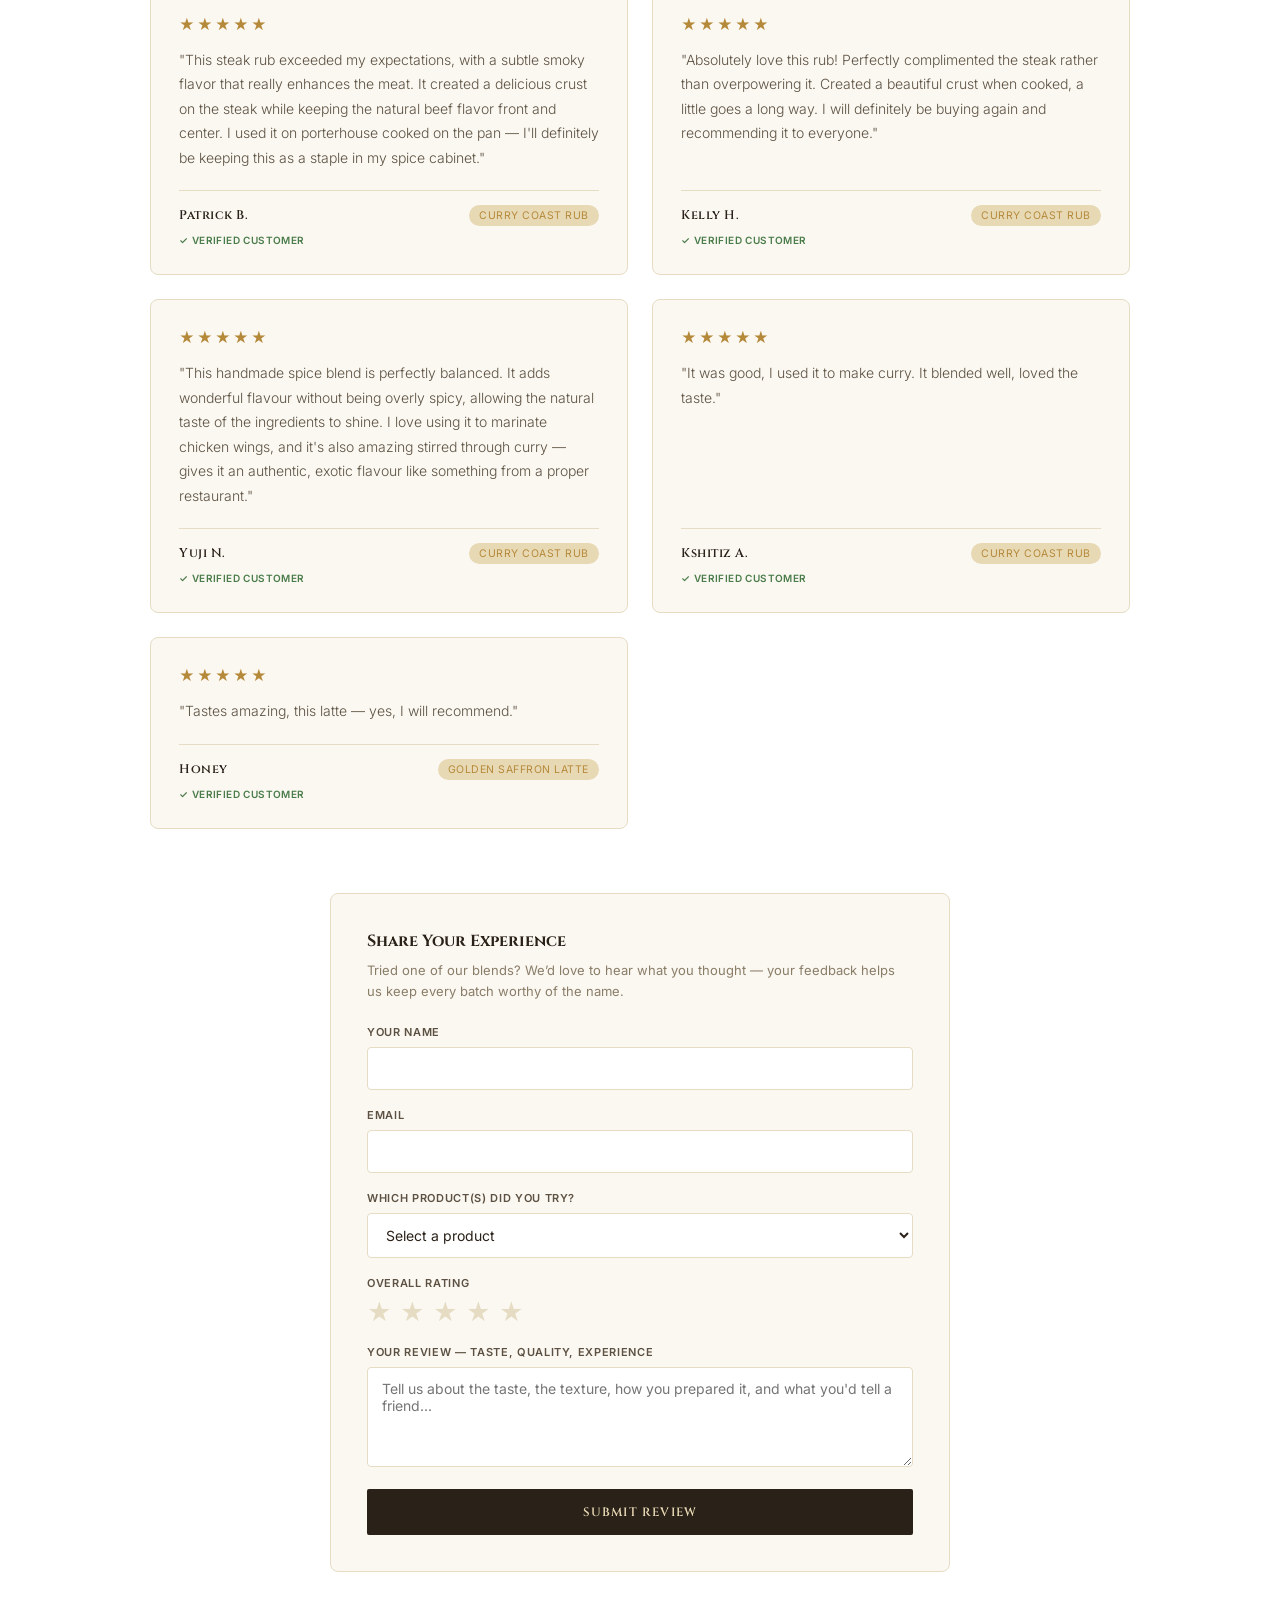
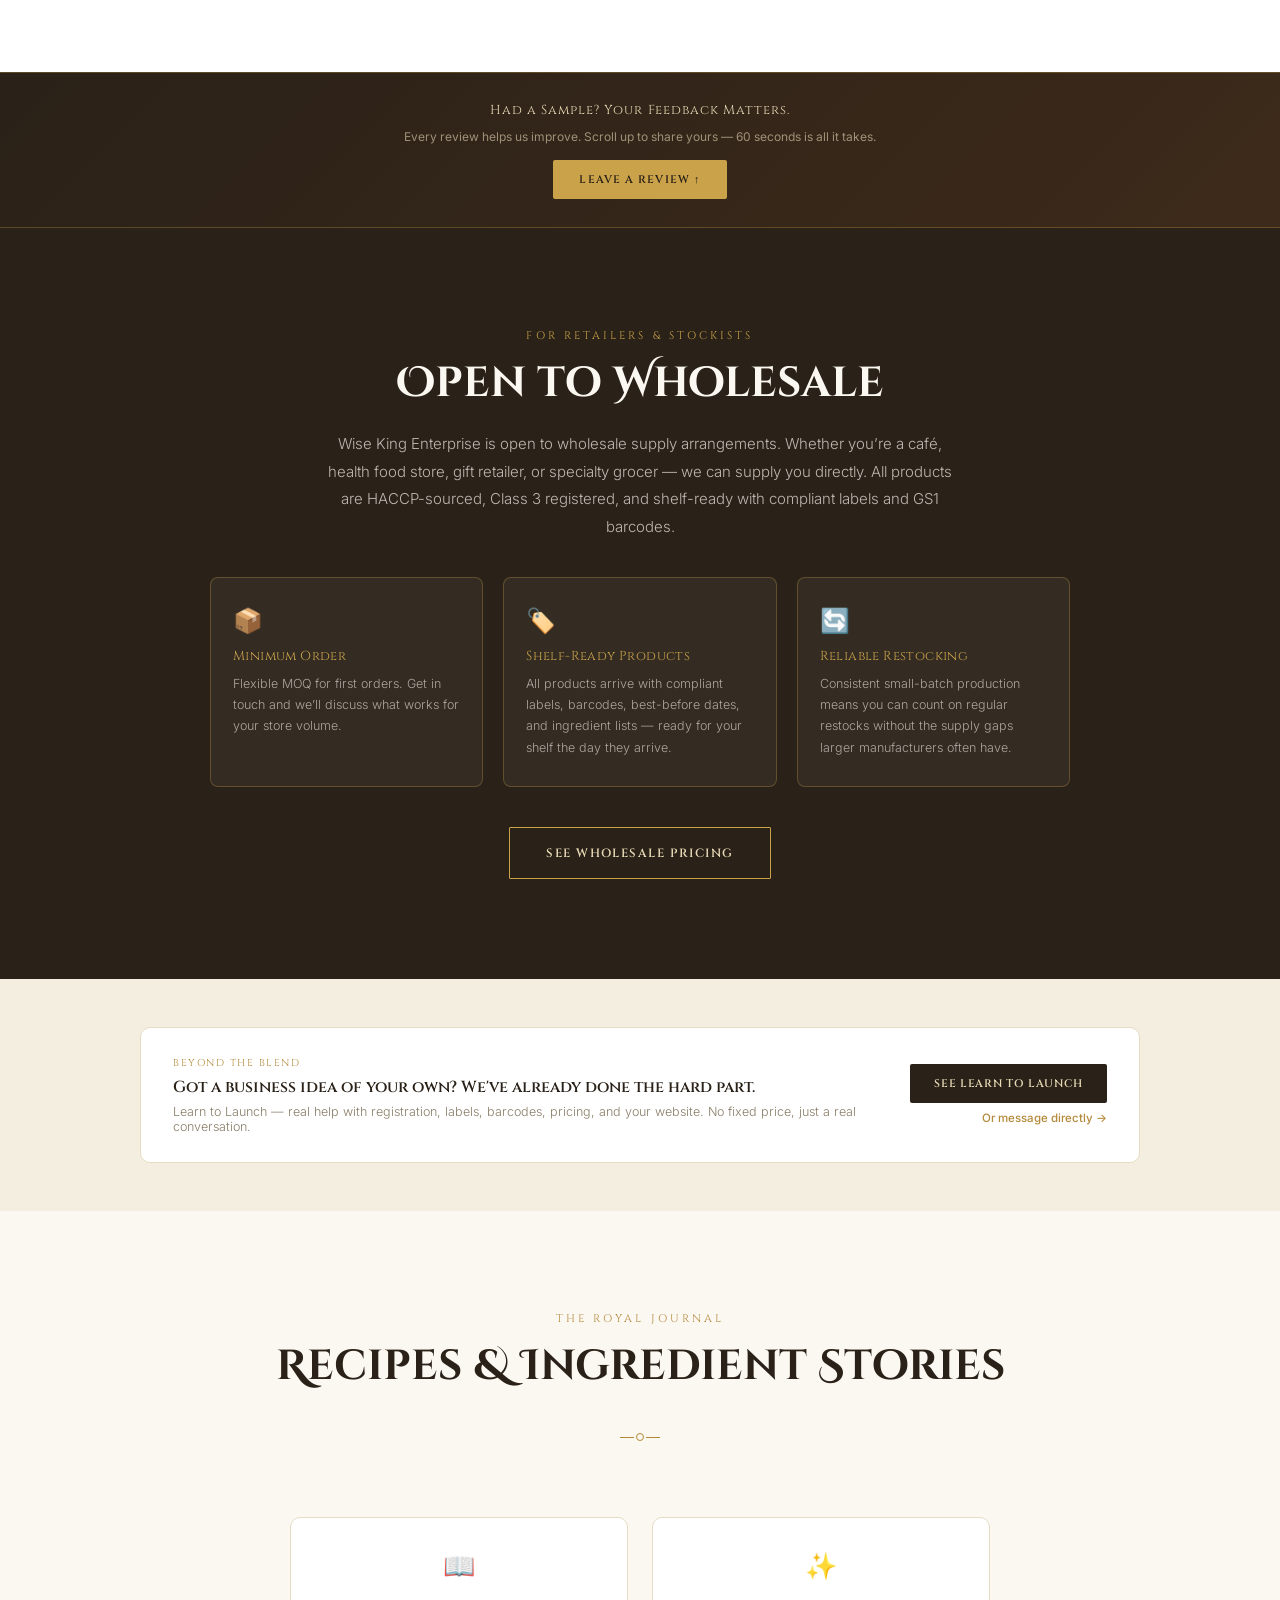
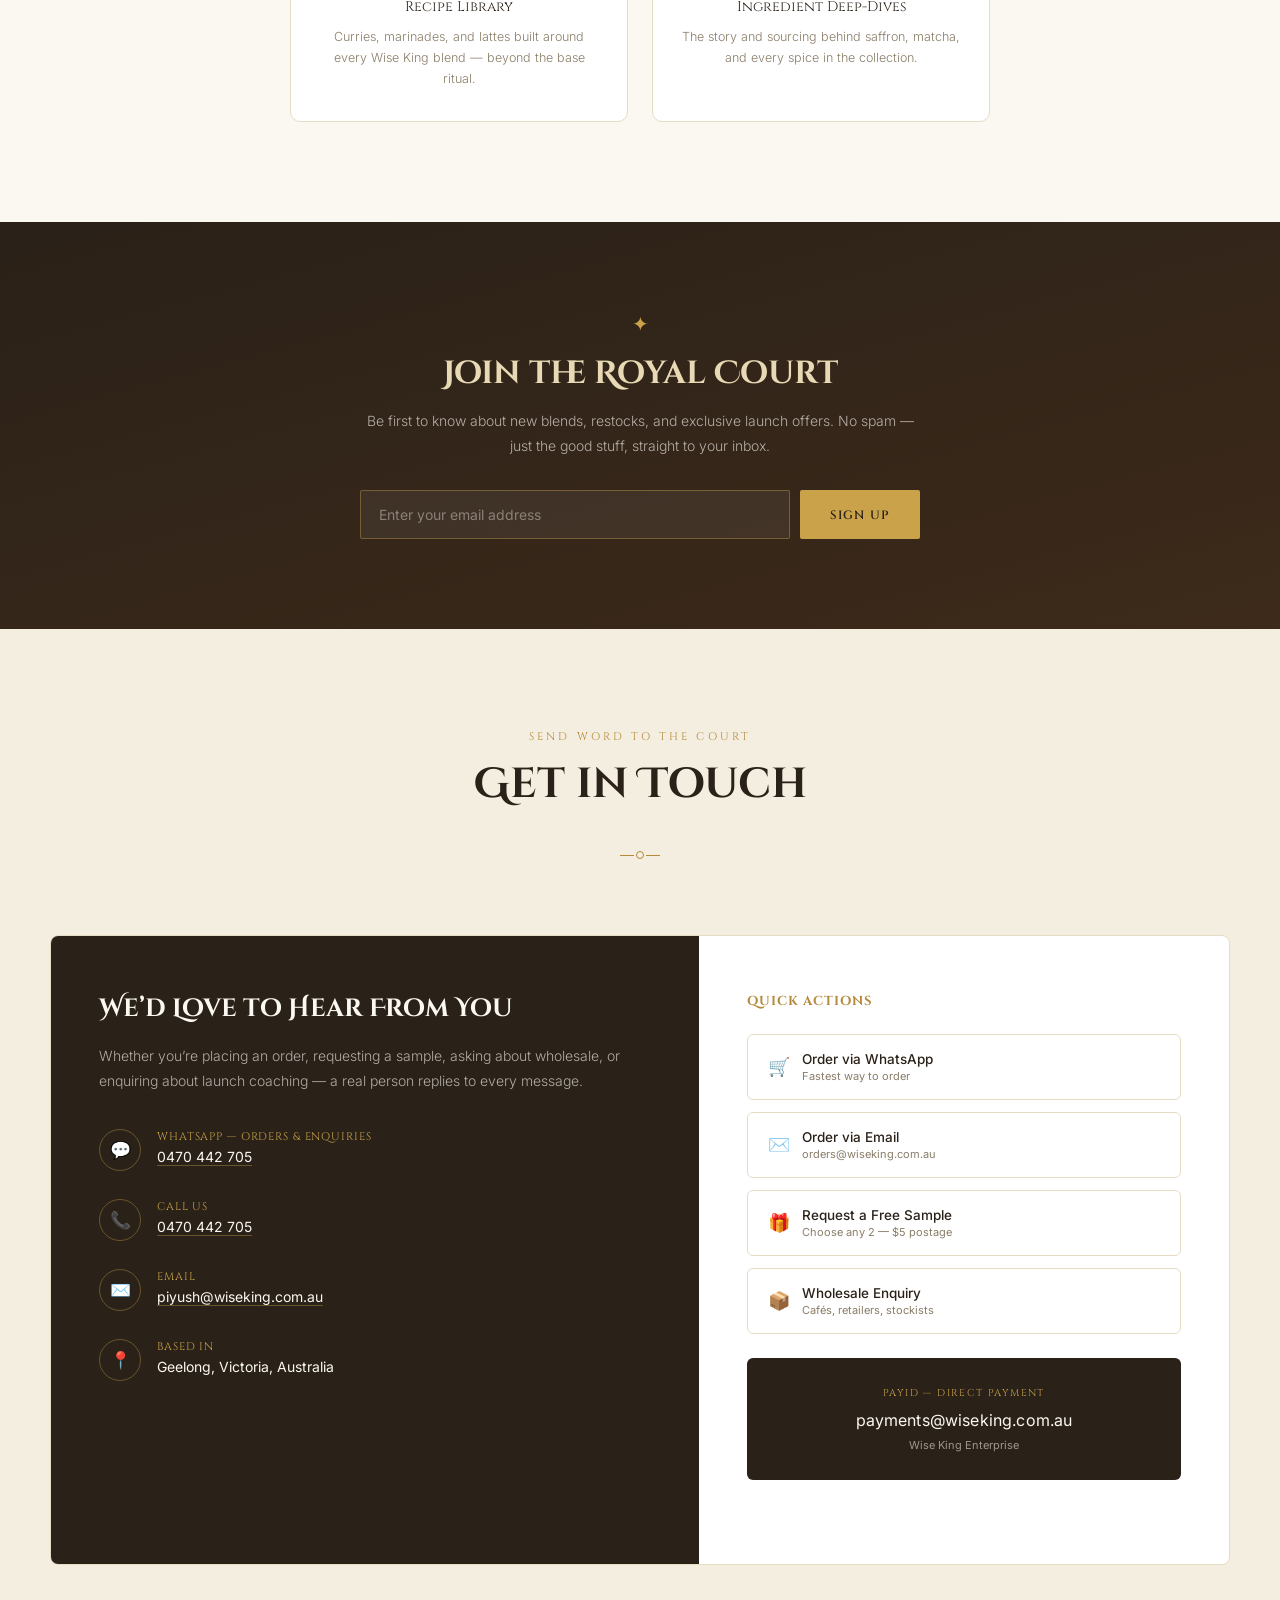
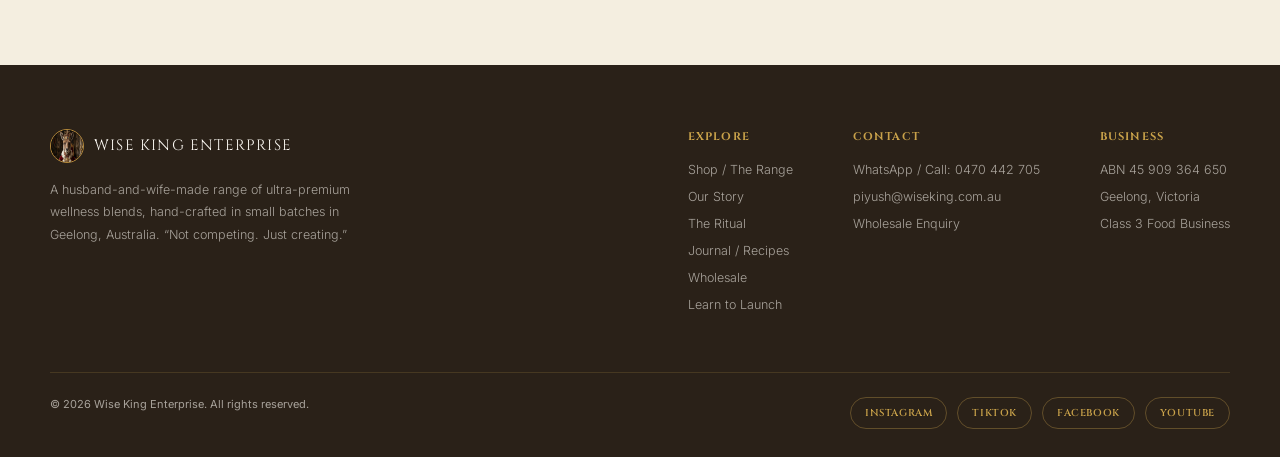
==== commit 9c688487: "Update index.html" ====
--- a/index.html
+++ b/index.html
@@ -4,20 +4,18 @@
 <meta charset="UTF-8">
 <meta name="viewport" content="width=device-width, initial-scale=1.0">
 <title>Wise King Enterprise | Royal-Grade Wellness Blends — Geelong, Australia</title>
-<meta name="description" content="Ultra-premium hand-blended wellness powders made by a husband-and-wife team in Geelong, Australia. Golden Saffron Latte, Café Mocha, Curry Coast Rub. No fillers. No shortcuts.">
+<meta name="description" content="Ultra-premium hand-blended wellness powders made by a husband-and-wife team in Geelong, Australia. Nine royal blends. No fillers. No shortcuts.">
 <link rel="preconnect" href="https://fonts.googleapis.com">
 <link href="https://fonts.googleapis.com/css2?family=Cinzel+Decorative:wght@400;700;900&family=Cinzel:wght@400;500;600;700&family=Inter:wght@300;400;500;600;700&display=swap" rel="stylesheet">
 <!-- Google tag (gtag.js) -->
-<script async src="https://www.googletagmanager.com/gtag/js?id=G-G1YXMYLHBH">
-</script>
+<script async src="https://www.googletagmanager.com/gtag/js?id=G-G1YXMYLHBH"></script>
 <script>
   window.dataLayer = window.dataLayer || [];
   function gtag(){dataLayer.push(arguments);}
   gtag('js', new Date());
-
   gtag('config', 'G-G1YXMYLHBH');
 </script>
-  <style>
+<style>
 :root{
   --ivory:#FBF8F2;
   --cream:#F4EEE0;
@@ -220,6 +218,16 @@
 .pc-matcha .pc-btn-fill:hover{background:#3E6B3E;color:#fff;}
 .pc-velvet .pc-btn-fill{background:#3A1A5C;color:#D4B8F0;}
 .pc-velvet .pc-btn-fill:hover{background:#5C2A8A;color:#fff;}
+.pc-rubybeet .pc-btn-fill{background:#7A1E3D;color:#F0D4DE;}
+.pc-rubybeet .pc-btn-fill:hover{background:#A32A52;color:#fff;}
+.pc-turmeric .pc-btn-fill{background:#C9A24A;color:#2A2118;}
+.pc-turmeric .pc-btn-fill:hover{background:#DFC178;color:#2A2118;}
+.pc-spinach .pc-btn-fill{background:#2D4A2D;color:#C8E6C9;}
+.pc-spinach .pc-btn-fill:hover{background:#3E6B3E;color:#fff;}
+.pc-beetroot .pc-btn-fill{background:#5C1420;color:#F0D4DE;}
+.pc-beetroot .pc-btn-fill:hover{background:#7E1D2C;color:#fff;}
+.pc-curryonthego .pc-btn-fill{background:#8B1A1A;color:#fff;}
+.pc-curryonthego .pc-btn-fill:hover{background:#B52626;color:#fff;}
 .pc-btn-outline{background:transparent;color:rgba(232,217,181,0.75);border:1px solid rgba(201,162,74,0.4);}
 .pc-btn-outline:hover{border-color:var(--gold-bright);color:var(--gold-bright);}
 .pc-btn-disabled{background:rgba(232,217,181,0.08);color:rgba(232,217,181,0.35);border:1px solid rgba(201,162,74,0.15);cursor:not-allowed;flex:1;text-align:center;font-family:'Cinzel',serif;font-size:11px;letter-spacing:0.06em;text-transform:uppercase;font-weight:600;padding:13px 18px;border-radius:2px;min-width:120px;}
@@ -364,9 +372,8 @@
 /* ── JOURNAL TEASER ── */
 .journal{background:var(--ivory);}
 .journal-grid{display:grid;grid-template-columns:repeat(2,1fr);gap:24px;max-width:700px;margin:0 auto;}
-@media(max-width:820px){.journal-grid{grid-template-columns:1fr;}}
-.journal-card{background:var(--paper);border:1px solid var(--line);border-radius:10px;padding:32px 26px;text-align:center;position:relative;overflow:hidden;}
-.journal-soon{position:absolute;top:14px;right:14px;font-family:'Cinzel',serif;font-size:9px;letter-spacing:0.1em;text-transform:uppercase;background:var(--gold-pale);color:var(--ink);padding:4px 10px;border-radius:12px;}
+@media(max-width:600px){.journal-grid{grid-template-columns:1fr;}}
+.journal-card{background:var(--paper);border:1px solid var(--line);border-radius:10px;padding:32px 26px;text-align:center;position:relative;overflow:hidden;display:block;}
 .journal-icon{font-size:26px;margin-bottom:16px;}
 .journal-card-title{font-family:'Cinzel',serif;font-size:14px;color:var(--ink);margin-bottom:10px;}
 .journal-card-text{font-size:12.5px;color:var(--text-dim);line-height:1.7;font-weight:300;}
@@ -449,7 +456,7 @@
       <a href="#products">The Ritual</a>
       <a href="#journal">Journal / Recipes</a>
       <a href="learn-to-launch.html">Learn to Launch</a>
-<a href="wholesale.html">Wholesale</a>
+      <a href="wholesale.html">Wholesale</a>
       <a href="#contact">Contact</a>
       <a href="https://wa.me/61470442705" class="nav-cta">Order Now</a>
     </div>
@@ -466,16 +473,14 @@
     <a href="#story">Our Story</a>
     <a href="#products">The Ritual</a>
     <a href="#journal">Journal / Recipes</a>
-   <a href="learn-to-launch.html">Learn to Launch</a>
-<a href="wholesale.html">Wholesale</a>
+    <a href="learn-to-launch.html">Learn to Launch</a>
+    <a href="wholesale.html">Wholesale</a>
     <a href="#contact">Contact</a>
     <a href="https://wa.me/61470442705">Order via WhatsApp</a>
   </div>
 </nav>
 
 <!-- HERO V2 — CINEMATIC SPLIT -->
-<!-- To feature a different product's making-of video: swap the src below,
-     and update the caption name/subtitle to match the featured product. -->
 <header class="hero">
   <div class="hero-inner">
     <div class="hero-text">
@@ -505,7 +510,7 @@
   <div class="hero-stats">
     <div class="stat"><div class="stat-num">100%</div><div class="stat-label">Blended in Geelong</div></div>
     <div class="stat"><div class="stat-num">0g</div><div class="stat-label">Added Sugar</div></div>
-    <div class="stat"><div class="stat-num">4</div><div class="stat-label">Royal Blends</div></div>
+    <div class="stat"><div class="stat-num">9</div><div class="stat-label">Royal Blends</div></div>
     <div class="stat"><div class="stat-num">By Hand</div><div class="stat-label">Every Batch</div></div>
   </div>
   <div class="trust-bar">
@@ -528,13 +533,12 @@
   <div class="section-inner">
     <div class="section-head reveal">
       <div class="section-eyebrow">The Royal Collection</div>
-      <h2 class="section-title">Four Blends. One Standard.</h2>
+      <h2 class="section-title">Nine Blends. One Standard.</h2>
       <div class="divider-seal"><span></span></div>
     </div>
     <div class="products-grid" id="productsGrid">
       <!-- Rendered by JS from PRODUCTS_CONFIG near the bottom of this file.
-           To add Ruby Beet Latte, Curry Coast Base, or any future product:
-           add ONE object to PRODUCTS_CONFIG. No other edits needed here. -->
+           To add a future product: add ONE object to PRODUCTS_CONFIG. -->
     </div>
   </div>
 </section>
@@ -767,6 +771,11 @@
                 <option>Curry Coast Rub</option>
                 <option>Café Mocha Blend</option>
                 <option>Ceremonial Matcha</option>
+                <option>Ruby Beet Latte</option>
+                <option>Organic Turmeric Powder</option>
+                <option>Organic Spinach Powder</option>
+                <option>Organic Beetroot Powder</option>
+                <option>The Curry (On The Go)</option>
                 <option>Multiple Products</option>
               </select>
             </div>
@@ -812,7 +821,7 @@
       <div class="wholesale-item"><div class="wholesale-item-icon">🔄</div><div class="wholesale-item-title">Reliable Restocking</div><div class="wholesale-item-text">Consistent small-batch production means you can count on regular restocks without the supply gaps larger manufacturers often have.</div></div>
     </div>
     <div style="text-align:center;margin-top:8px;">
-     <a href="wholesale.html" class="btn-ghost" style="border-color:var(--gold-bright);color:var(--gold-pale);">See Wholesale Pricing</a>
+      <a href="wholesale.html" class="btn-ghost" style="border-color:var(--gold-bright);color:var(--gold-pale);">See Wholesale Pricing</a>
     </div>
   </div>
 </section>
@@ -834,12 +843,12 @@
   </div>
 </section>
 
-<!-- JOURNAL / RECIPES — TEASER (Phase 2) -->
+<!-- JOURNAL / RECIPES -->
 <section class="journal" id="journal">
   <div class="section-inner">
     <div class="section-head reveal">
       <div class="section-eyebrow">The Royal Journal</div>
-      <h2 class="section-title">Recipes &amp; Rituals — Coming Soon</h2>
+      <h2 class="section-title">Recipes &amp; Ingredient Stories</h2>
       <div class="divider-seal"><span></span></div>
     </div>
     <div class="journal-grid reveal">
@@ -848,13 +857,12 @@
         <div class="journal-card-title">Recipe Library</div>
         <div class="journal-card-text">Curries, marinades, and lattes built around every Wise King blend — beyond the base ritual.</div>
       </a>
-     <a href="ingredients.html" class="journal-card" style="cursor:pointer;">
+      <a href="ingredients.html" class="journal-card" style="cursor:pointer;">
         <div class="journal-icon">✨</div>
         <div class="journal-card-title">Ingredient Deep-Dives</div>
         <div class="journal-card-text">The story and sourcing behind saffron, matcha, and every spice in the collection.</div>
       </a>
     </div>
-    <p class="journal-note reveal">We're building this out properly rather than rushing it — check back soon, or follow @wisekingenterprise for updates as it goes live.</p>
   </div>
 </section>
 
@@ -896,7 +904,7 @@
           <a href="https://wa.me/61470442705?text=Hi%20Piyush%2C%20I%27d%20like%20to%20place%20an%20order." class="qa-btn"><span class="qa-icon">🛒</span><div><div class="qa-text">Order via WhatsApp</div><div class="qa-sub">Fastest way to order</div></div></a>
           <a href="mailto:orders@wiseking.com.au?subject=Order%20Enquiry" class="qa-btn"><span class="qa-icon">✉️</span><div><div class="qa-text">Order via Email</div><div class="qa-sub">orders@wiseking.com.au</div></div></a>
           <a href="https://wa.me/61470442705?text=Hi%20Piyush%2C%20I%27d%20like%20to%20request%20a%20free%20sample." class="qa-btn"><span class="qa-icon">🎁</span><div><div class="qa-text">Request a Free Sample</div><div class="qa-sub">Choose any 2 — $5 postage</div></div></a>
-          <a href="mailto:piyush@wiseking.com.au?subject=Wholesale%20Enquiry" class="qa-btn"><span class="qa-icon">📦</span><div><div class="qa-text">Wholesale Enquiry</div><div class="qa-sub">Cafés, retailers, stockists</div></div></a>
+          <a href="wholesale.html" class="qa-btn"><span class="qa-icon">📦</span><div><div class="qa-text">Wholesale Enquiry</div><div class="qa-sub">Cafés, retailers, stockists</div></div></a>
         </div>
         <div class="payid-box" style="margin-top:24px;">
           <div class="pb-label">PayID — Direct Payment</div>
@@ -924,13 +932,13 @@
           <a href="#products">The Ritual</a>
           <a href="#journal">Journal / Recipes</a>
           <a href="wholesale.html">Wholesale</a>
-          <a href="#services">Launch Coaching</a>
+          <a href="learn-to-launch.html">Learn to Launch</a>
         </div>
         <div class="footer-col">
           <h5>Contact</h5>
           <a href="https://wa.me/61470442705">WhatsApp / Call: 0470 442 705</a>
           <a href="mailto:piyush@wiseking.com.au">piyush@wiseking.com.au</a>
-          <a href="mailto:piyush@wiseking.com.au?subject=Wholesale%20Enquiry">Wholesale Enquiry</a>
+          <a href="wholesale.html">Wholesale Enquiry</a>
         </div>
         <div class="footer-col">
           <h5>Business</h5>
@@ -1017,12 +1025,9 @@
 
 <!-- ══════════════════════════════════════════════════════════ -->
 <!-- WISE KING ENGINE — Products + Cart, built on Shopify's      -->
-<!-- current, supported Storefront Cart API (not the deprecated  -->
-<!-- Buy Button / Checkout API). Fully custom UI = no third-party -->
-<!-- widget left to silently break.                                -->
+<!-- current, supported Storefront Cart API.                     -->
 <!--                                                                -->
-<!-- TO ADD A NEW PRODUCT (e.g. Ruby Beet Latte, Curry Coast Base): -->
-<!-- add one object to PRODUCTS_CONFIG below. That's the whole job. -->
+<!-- TO ADD A NEW PRODUCT: add ONE object to PRODUCTS_CONFIG below. -->
 <!-- ══════════════════════════════════════════════════════════ -->
 <div id="cartOverlay" class="cart-overlay"></div>
 <aside id="cartDrawer" class="cart-drawer" aria-hidden="true">
@@ -1051,7 +1056,7 @@
     productId: '10491198406837',
     name: 'Golden Saffron Latte',
     tagline: '"Saffron inside — rarer than gold, in every batch."',
-    price: 19.99,
+    price: 24.99,
     weight: '50g',
     weightLabel: '/ 50g pouch',
     image: 'NewGL.jpg',
@@ -1068,7 +1073,7 @@
     productId: '10491200110773',
     name: 'Curry Coast Rub',
     tagline: '"Twelve spices. Like the Twelve Apostles — each one essential."',
-    price: 19.99,
+    price: 12.99,
     weight: '100g',
     weightLabel: '/ 100g pouch',
     image: 'Newcurry.jpg',
@@ -1099,31 +1104,106 @@
   },
   {
     key: 'matcha',
-    productId: null,
+    productId: 'REPLACE-WITH-SHOPIFY-MATCHA-ID',
     name: 'Ceremonial Matcha',
     tagline: '"Stone-milled in Japan — the birthplace of matcha."',
     price: 39.99,
     weight: '30g',
     weightLabel: '/ 30g pouch',
     image: 'NewMatcha.jpg',
-    badge: 'Sold Out — Back Soon',
-    badgeClass: 'sold-out-badge',
+    badge: 'Back in Stock',
     ingredientPill: '✦ Uji, Kyoto Matcha',
     tags: ['Uji, Kyoto', 'JAS Organic', 'Lab Tested', 'Vegan &amp; GF'],
-    cardClass: 'pc-matcha sold-out',
+    cardClass: 'pc-matcha',
+    whatsappText: 'Hi Piyush, I want to order the Ceremonial Matcha please.',
     ritualKey: 'matcha',
-    soldOut: true,
-    notifyEmailSubject: 'Notify%20Me%20-%20Ceremonial%20Matcha'
+    soldOut: false
+  },
+  {
+    key: 'rubybeet',
+    productId: 'REPLACE-WITH-SHOPIFY-RUBYBEET-ID',
+    name: 'Ruby Beet Latte',
+    tagline: '"Earth\'s ruby jewel — beetroot, warmed by ginger and cardamom."',
+    price: 14.99,
+    weight: '50g',
+    weightLabel: '/ 50g pouch',
+    image: 'rblattep.png',
+    badge: 'New',
+    ingredientPill: '✦ Real Beetroot',
+    tags: ['No Caffeine', 'No Added Sugar', 'Handmade'],
+    cardClass: 'pc-rubybeet',
+    whatsappText: 'Hi Piyush, I want to order the Ruby Beet Latte please.',
+    ritualKey: 'rubybeet',
+    soldOut: false
+  },
+  {
+    key: 'turmeric',
+    productId: 'REPLACE-WITH-SHOPIFY-TURMERIC-ID',
+    name: 'Organic Turmeric Powder',
+    tagline: '"Pure turmeric. Nothing else. Golden, earthy, unfiltered."',
+    price: 11.99,
+    weight: '75g',
+    weightLabel: '/ 75g pouch',
+    image: 'oturmericp.png',
+    badge: 'Organic',
+    ingredientPill: '✦ 100% Turmeric',
+    tags: ['Organic', 'No Fillers', 'Handmade'],
+    cardClass: 'pc-turmeric',
+    whatsappText: 'Hi Piyush, I want to order the Organic Turmeric Powder please.',
+    ritualKey: 'turmeric',
+    soldOut: false
+  },
+  {
+    key: 'spinach',
+    productId: 'REPLACE-WITH-SHOPIFY-SPINACH-ID',
+    name: 'Organic Spinach Powder',
+    tagline: '"Concentrated greens, stripped back to one ingredient."',
+    price: 11.99,
+    weight: '60g',
+    weightLabel: '/ 60g pouch',
+    image: 'ospinachp.png',
+    badge: 'Organic',
+    ingredientPill: '✦ 100% Spinach',
+    tags: ['Organic', 'No Fillers', 'Handmade'],
+    cardClass: 'pc-spinach',
+    whatsappText: 'Hi Piyush, I want to order the Organic Spinach Powder please.',
+    ritualKey: 'spinach',
+    soldOut: false
+  },
+  {
+    key: 'beetroot',
+    productId: 'REPLACE-WITH-SHOPIFY-BEETROOT-ID',
+    name: 'Organic Beetroot Powder',
+    tagline: '"Vivid, earthy beetroot — nothing added, nothing hidden."',
+    price: 11.99,
+    weight: '75g',
+    weightLabel: '/ 75g pouch',
+    image: 'obeetrootp.png',
+    badge: 'Organic',
+    ingredientPill: '✦ 100% Beetroot',
+    tags: ['Organic', 'No Fillers', 'Handmade'],
+    cardClass: 'pc-beetroot',
+    whatsappText: 'Hi Piyush, I want to order the Organic Beetroot Powder please.',
+    ritualKey: 'beetroot',
+    soldOut: false
+  },
+  {
+    key: 'curryonthego',
+    productId: 'REPLACE-WITH-SHOPIFY-CURRYONTHEGO-ID',
+    name: 'The Curry (On The Go)',
+    tagline: '"One jar, every curry — just add water and fry."',
+    price: 13.99,
+    weight: '120g',
+    weightLabel: '/ 120g bag',
+    image: 'thecurryp.JPG',
+    badge: 'New',
+    ingredientPill: '✦ 10 Whole Spices',
+    tags: ['No Salt Added', '10 Spices', 'Handmade'],
+    cardClass: 'pc-curryonthego',
+    whatsappText: 'Hi Piyush, I want to order The Curry (On The Go) please.',
+    ritualKey: 'curryonthego',
+    soldOut: false
   }
-  // ── Example of how to add a future product ──
-  // {
-  //   key: 'rubybeet', productId: 'YOUR_SHOPIFY_PRODUCT_ID',
-  //   name: 'Ruby Beet Latte', tagline: '"..."', price: 19.99,
-  //   weight: '50g', weightLabel: '/ 50g pouch', image: 'RubyBeet.jpg',
-  //   badge: 'New', ingredientPill: '✦ Real Beetroot', tags: ['Handmade'],
-  //   cardClass: 'pc-velvet', whatsappText: 'Hi Piyush, I want to order the Ruby Beet Latte please.',
-  //   ritualKey: 'rubybeet', soldOut: false
-  // }
 ];
 
 /* ─────────────────────────────────────────────
@@ -1177,12 +1257,12 @@
 `;
 
 /* ─────────────────────────────────────────────
-   3. VARIANT RESOLUTION — map our Product IDs to
-   the ProductVariant GID Shopify's Cart API needs.
+   3. VARIANT RESOLUTION
 ───────────────────────────────────────────── */
 const variantCache = {};
 
 async function resolveVariantId(productId) {
+  if (!productId || productId.startsWith('REPLACE-')) return null;
   if (variantCache[productId]) return variantCache[productId];
   const query = `
     query getVariant($id: ID!) {
@@ -1382,10 +1462,10 @@
 function renderProductCard(p) {
   if (p.soldOut) {
     return `
-      <div class="product-card ${p.cardClass} reveal">
+      <div class="product-card ${p.cardClass} sold-out reveal">
         <div class="pc-photo">
           <img src="${p.image}" alt="Wise King ${p.name} — real product">
-          <span class="pc-badge ${p.badgeClass || ''}">${p.badge}</span>
+          <span class="pc-badge sold-out-badge">${p.badge}</span>
           <span class="pc-weight-pill">${p.weight}</span>
           <span class="pc-ingredient-pill">${p.ingredientPill}</span>
         </div>
@@ -1399,7 +1479,7 @@
           <div class="pc-tags">${p.tags.map(t => `<span class="pc-tag">${t}</span>`).join('')}</div>
           <div class="pc-actions">
             <span class="pc-btn-disabled">Currently Unavailable</span>
-            <a href="mailto:piyush@wiseking.com.au?subject=${p.notifyEmailSubject}" class="pc-btn pc-btn-outline">Notify Me When Back</a>
+            <a href="mailto:piyush@wiseking.com.au?subject=${p.notifyEmailSubject || 'Notify%20Me'}" class="pc-btn pc-btn-outline">Notify Me When Back</a>
             <a href="product.html?p=${p.key}" class="pc-btn pc-btn-outline">Ingredients &amp; Ritual</a>
           </div>
         </div>
@@ -1441,10 +1521,8 @@
   const grid = document.getElementById('productsGrid');
   grid.innerHTML = PRODUCTS_CONFIG.map(renderProductCard).join('');
 
-  // re-observe reveal animation for freshly injected cards
   document.querySelectorAll('#productsGrid .reveal').forEach(el => revealObserver.observe(el));
 
-  // quantity steppers on product cards
   grid.querySelectorAll('[data-qty-action]').forEach(btn => {
     btn.addEventListener('click', () => {
       const key = btn.dataset.key;
@@ -1456,7 +1534,6 @@
     });
   });
 
-  // add-to-cart buttons
   grid.querySelectorAll('[data-add-key]').forEach(btn => {
     btn.addEventListener('click', async () => {
       const key = btn.dataset.addKey;
@@ -1483,7 +1560,7 @@
 }
 
 /* ─────────────────────────────────────────────
-   8. REVEAL-ON-SCROLL OBSERVER (shared with rest of site)
+   8. REVEAL-ON-SCROLL OBSERVER
 ───────────────────────────────────────────── */
 const revealObserver = new IntersectionObserver(entries => {
   entries.forEach(e => { if (e.isIntersecting) e.target.classList.add('in'); });
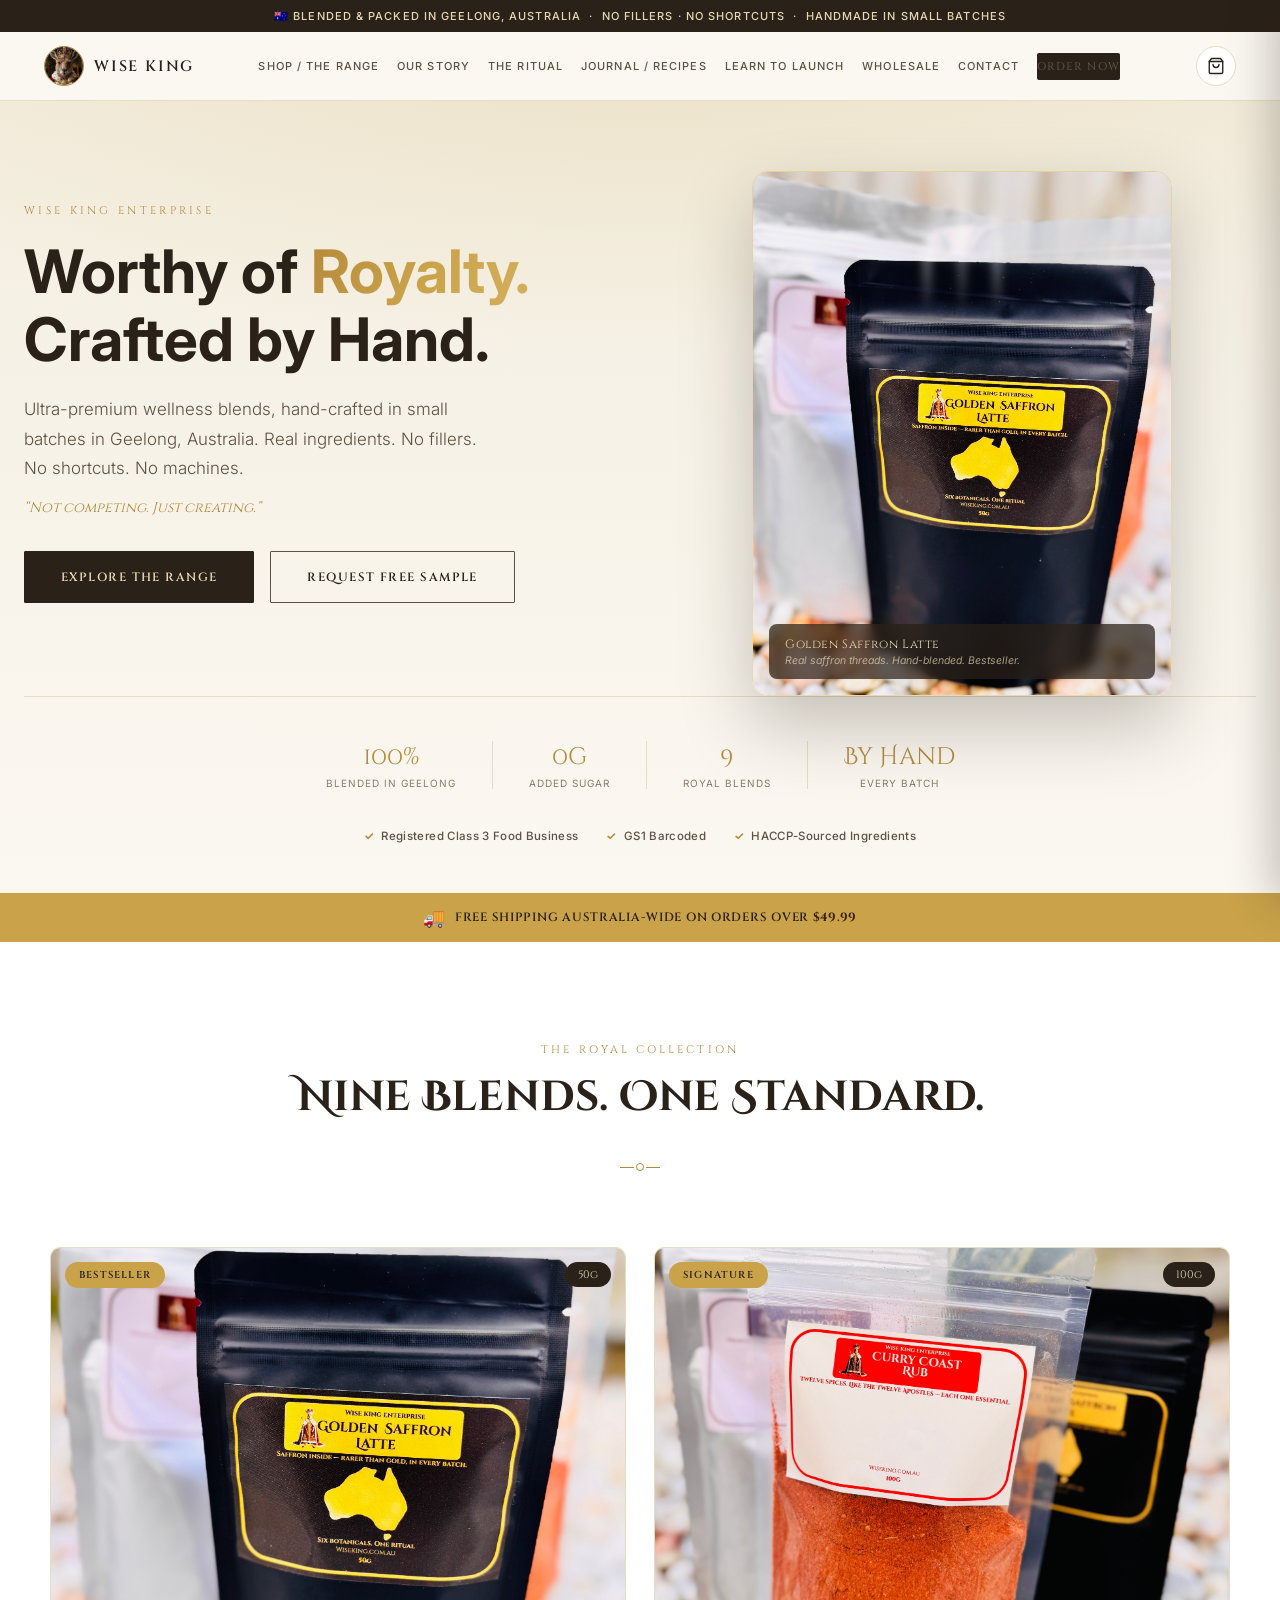
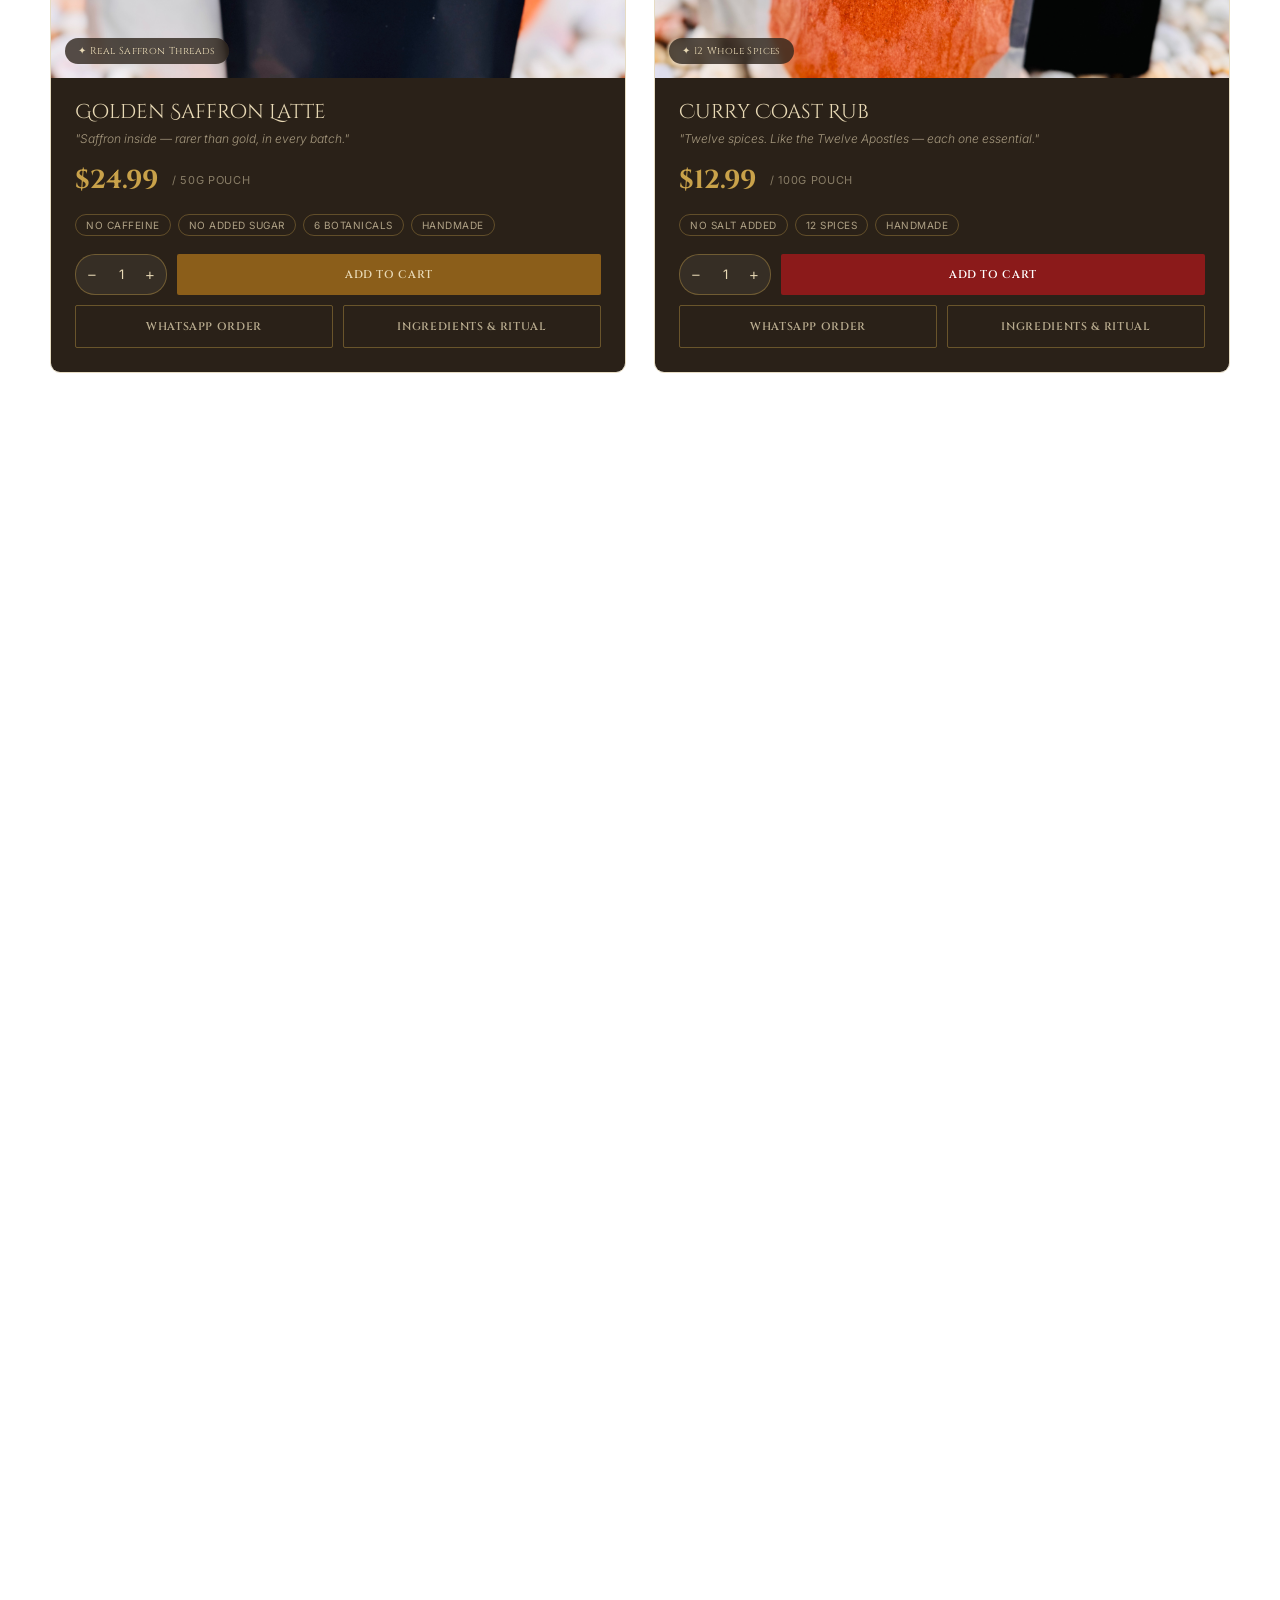
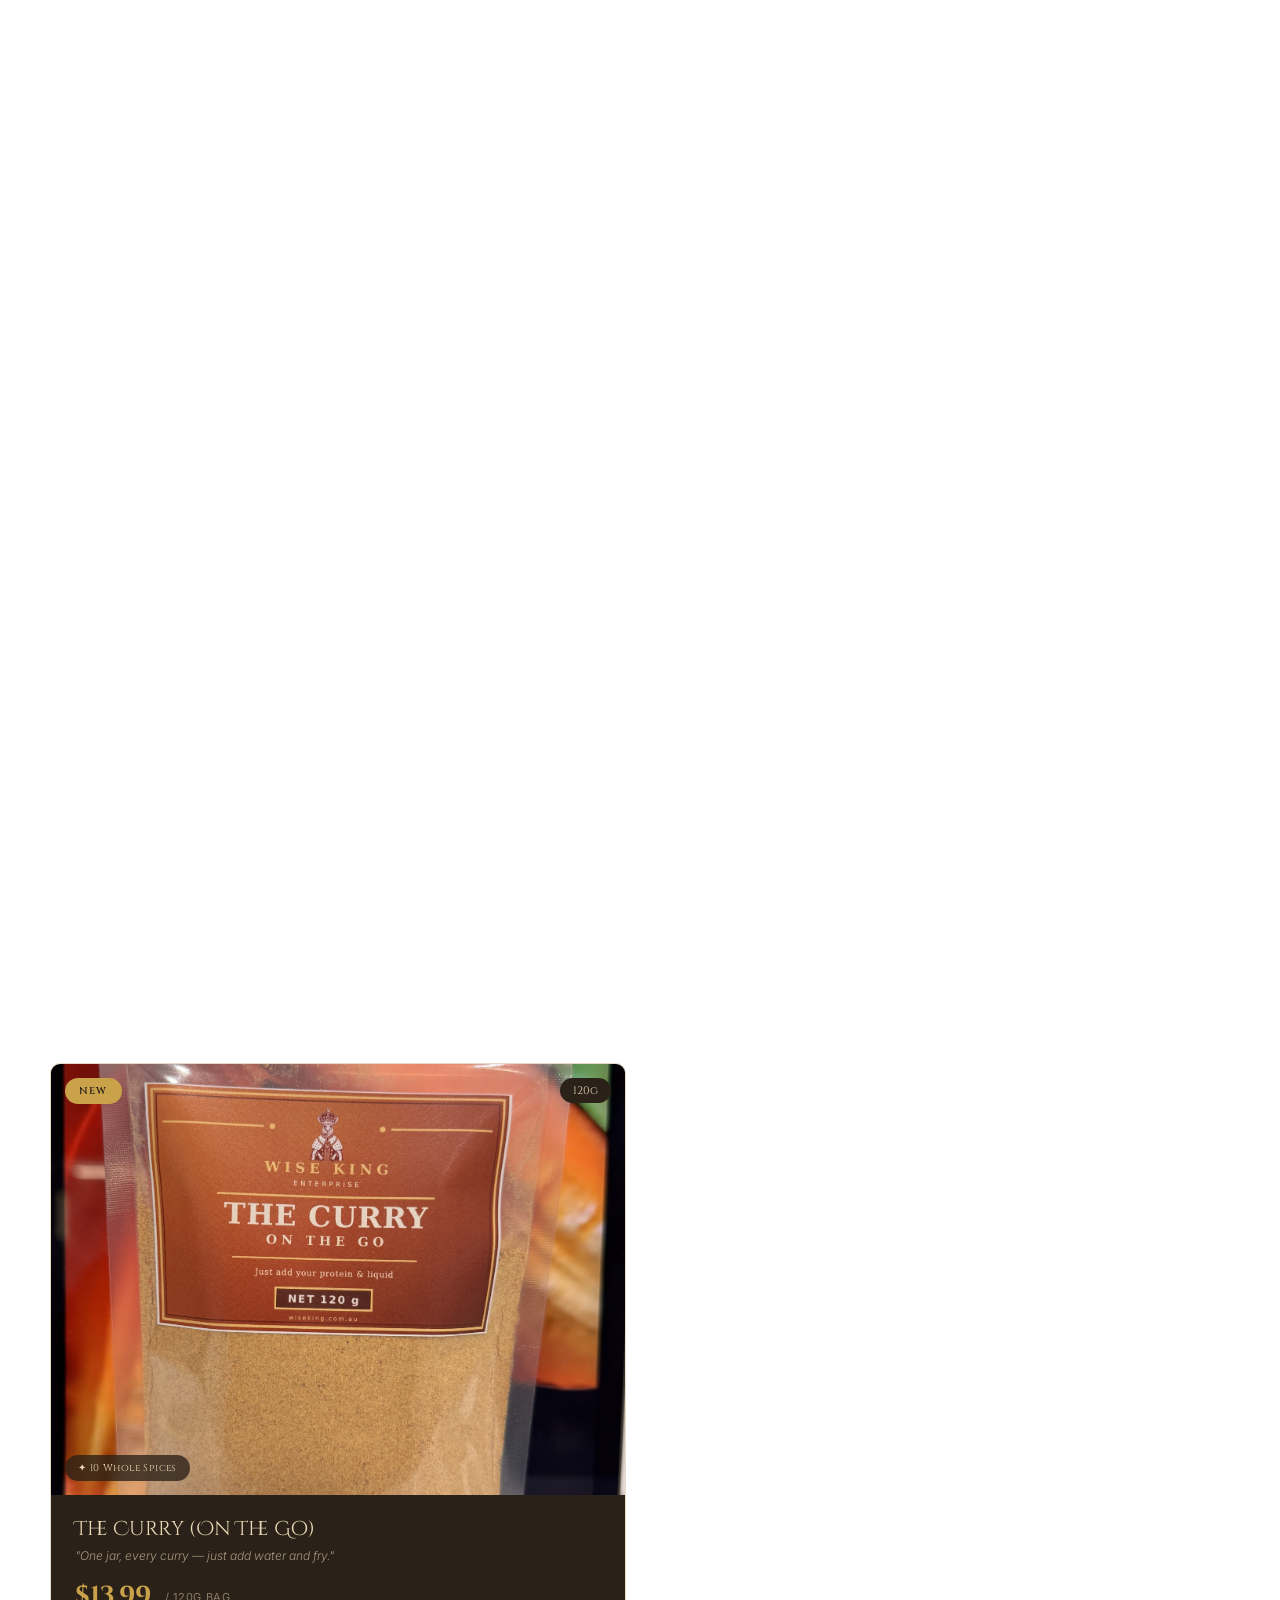
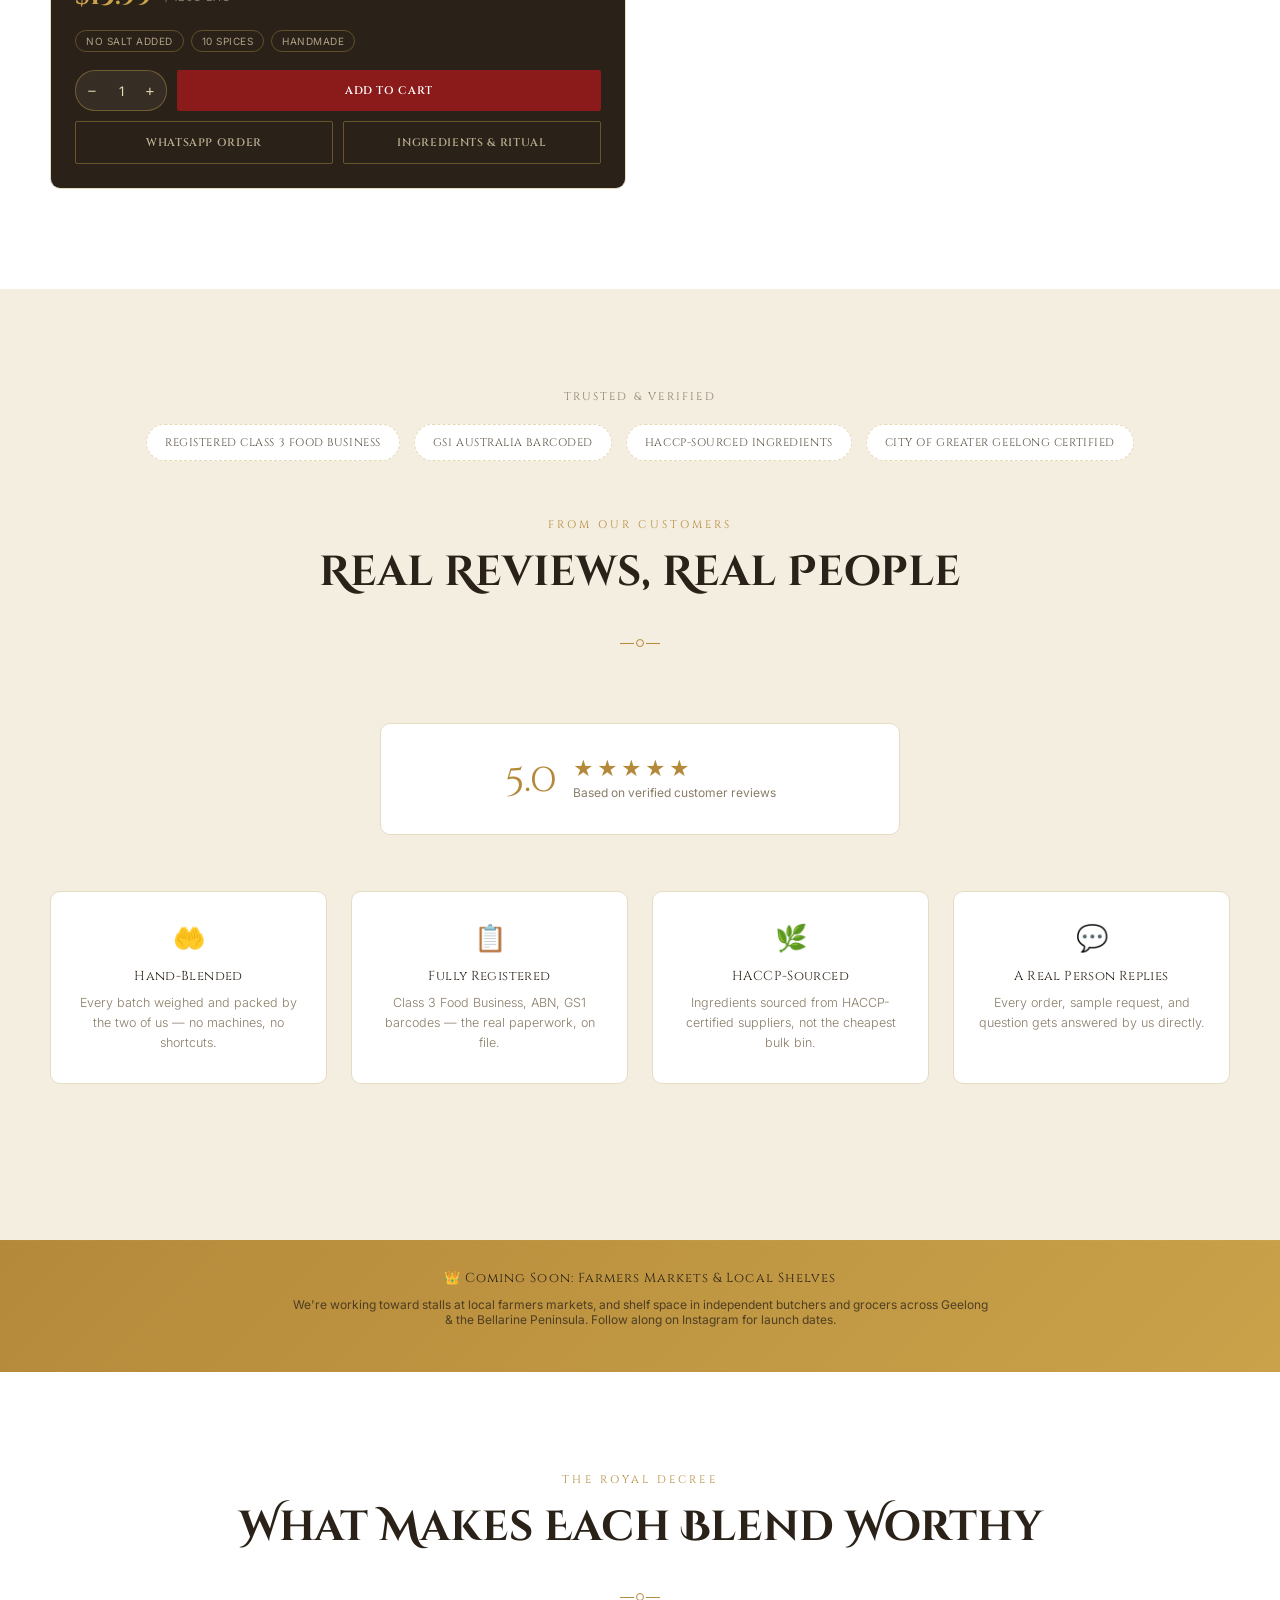
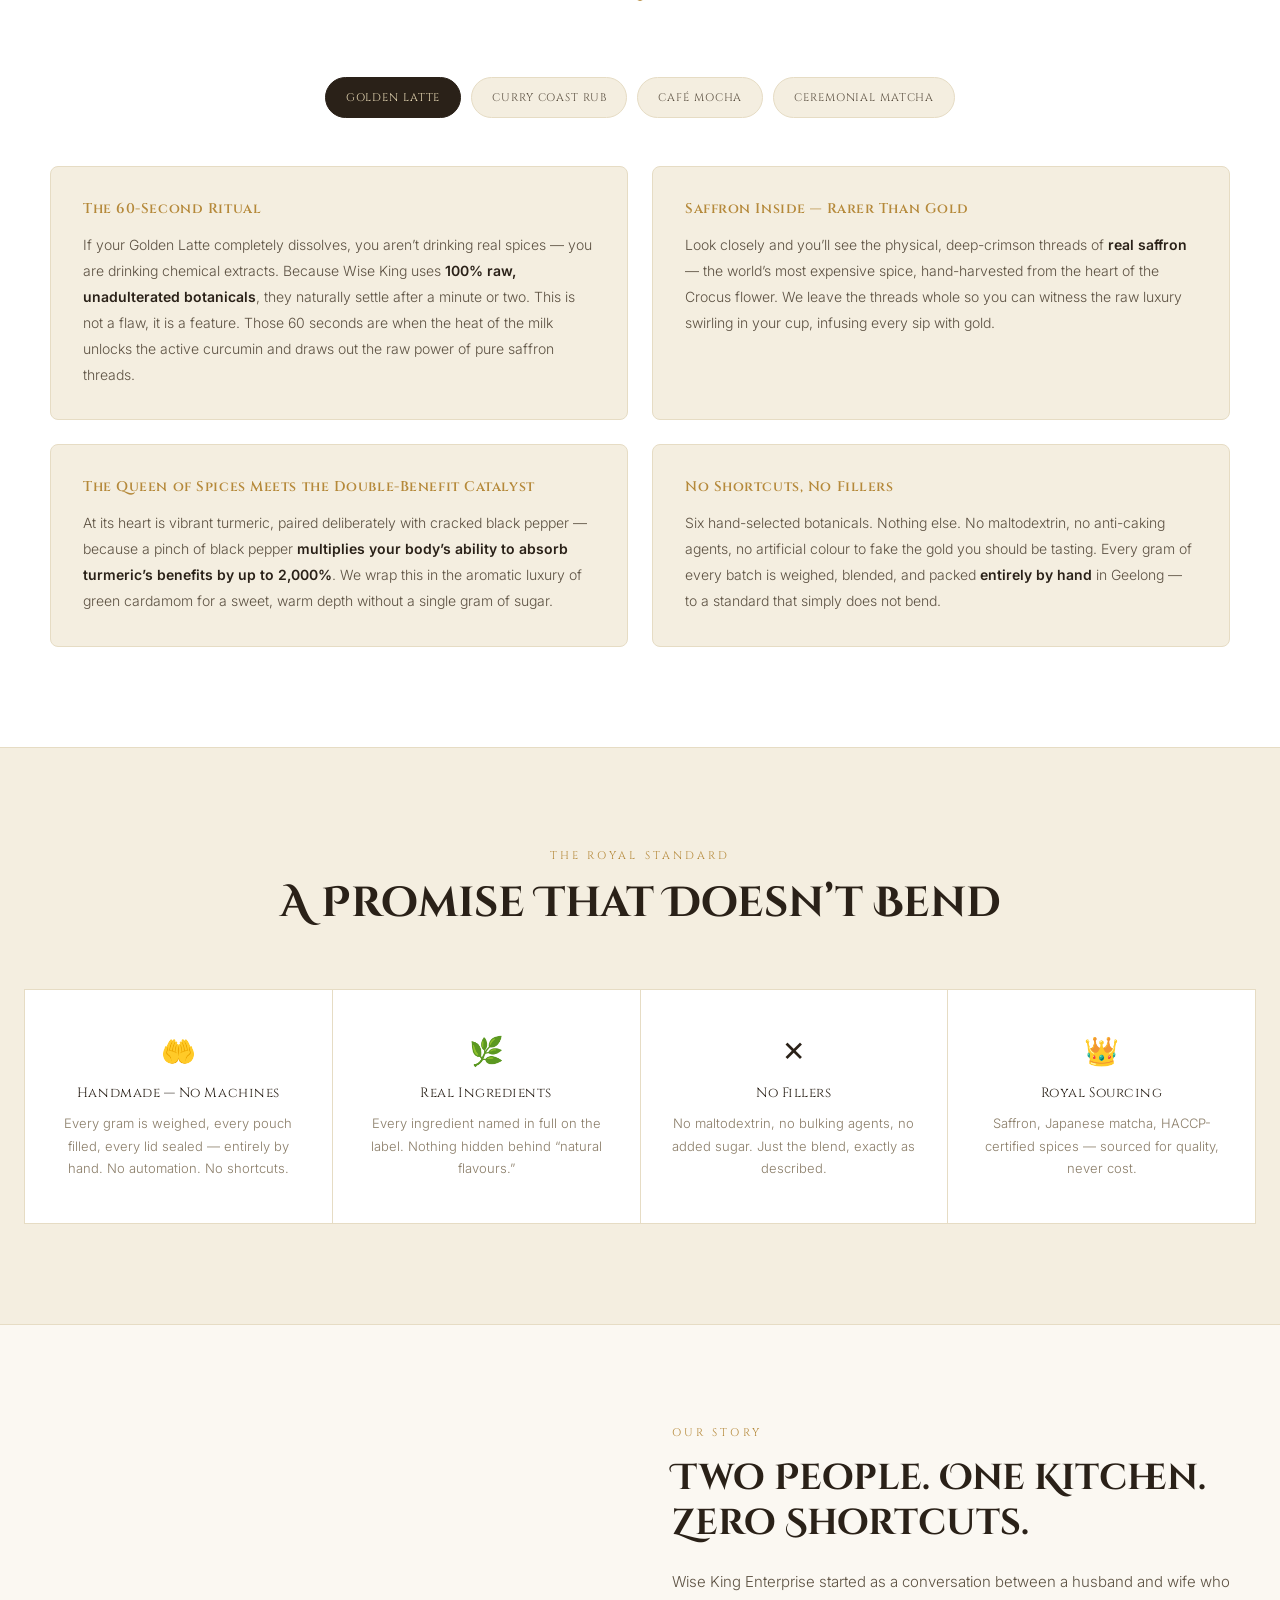
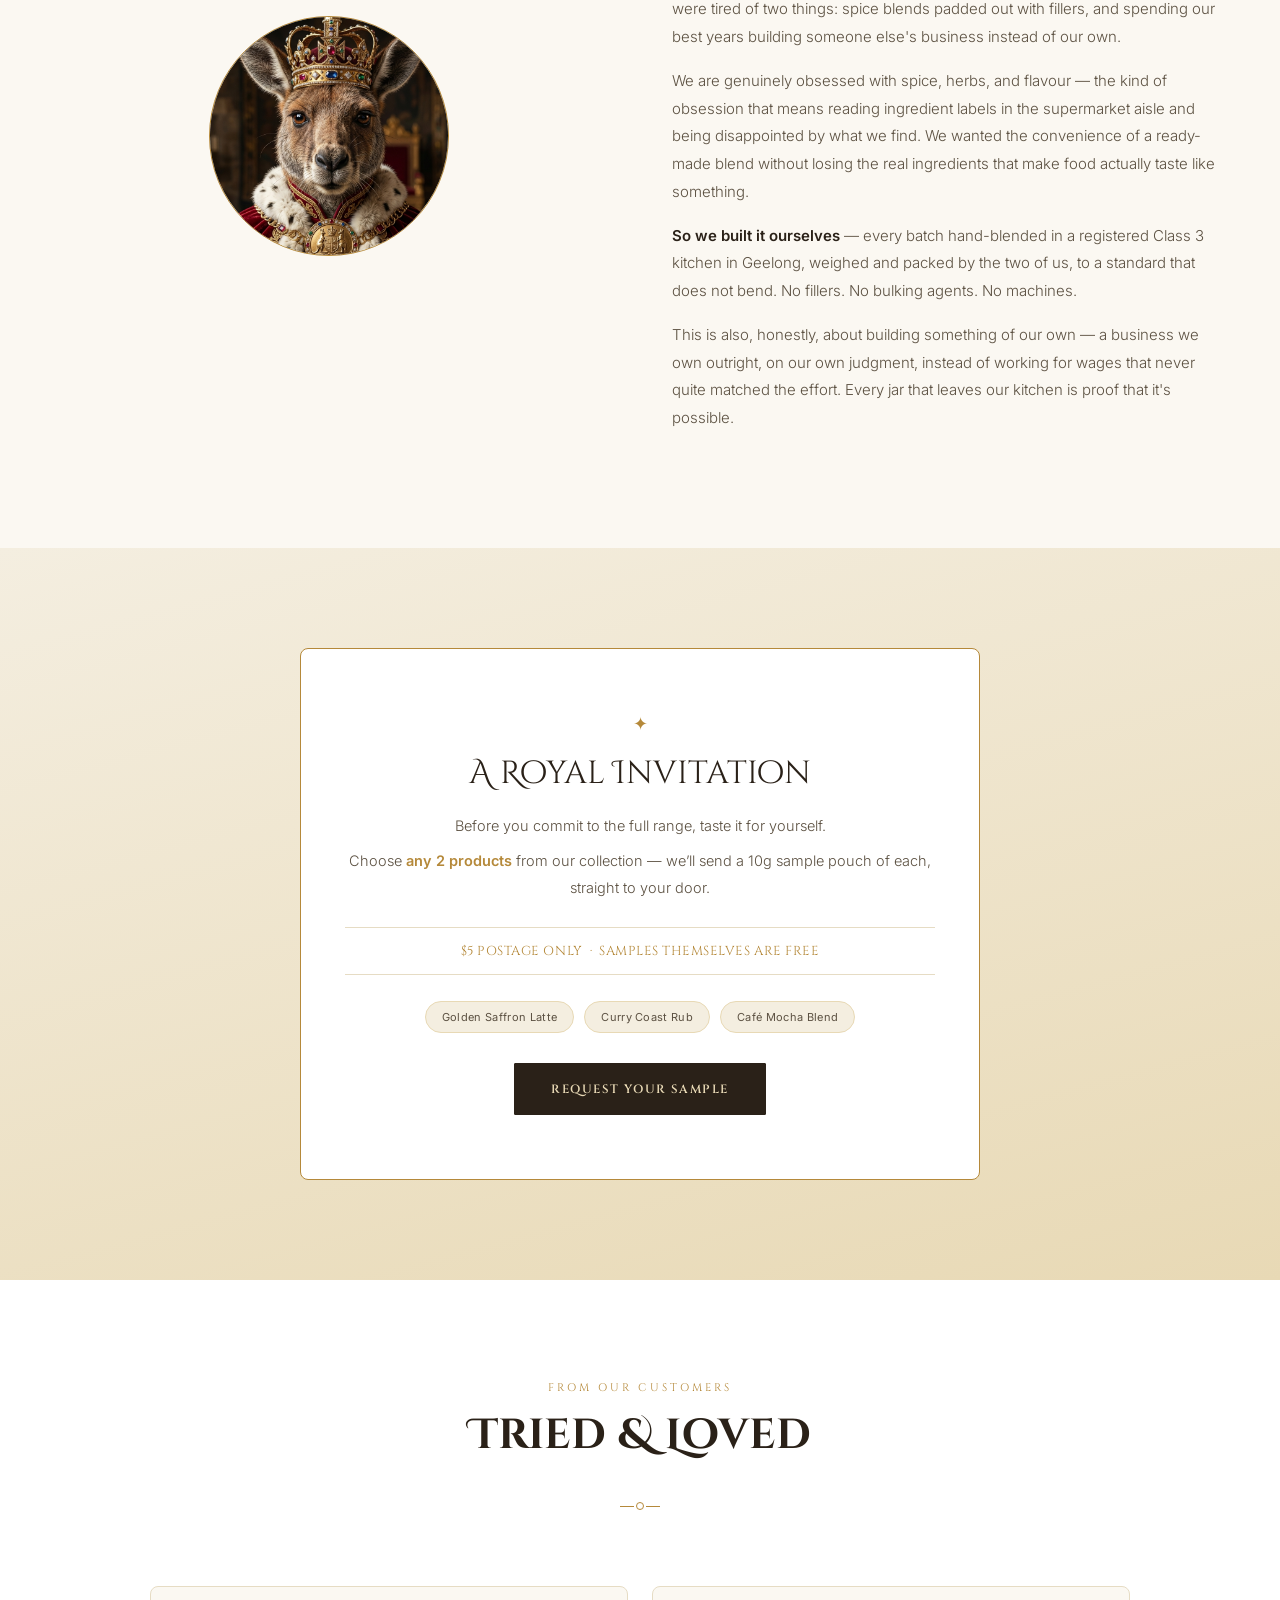
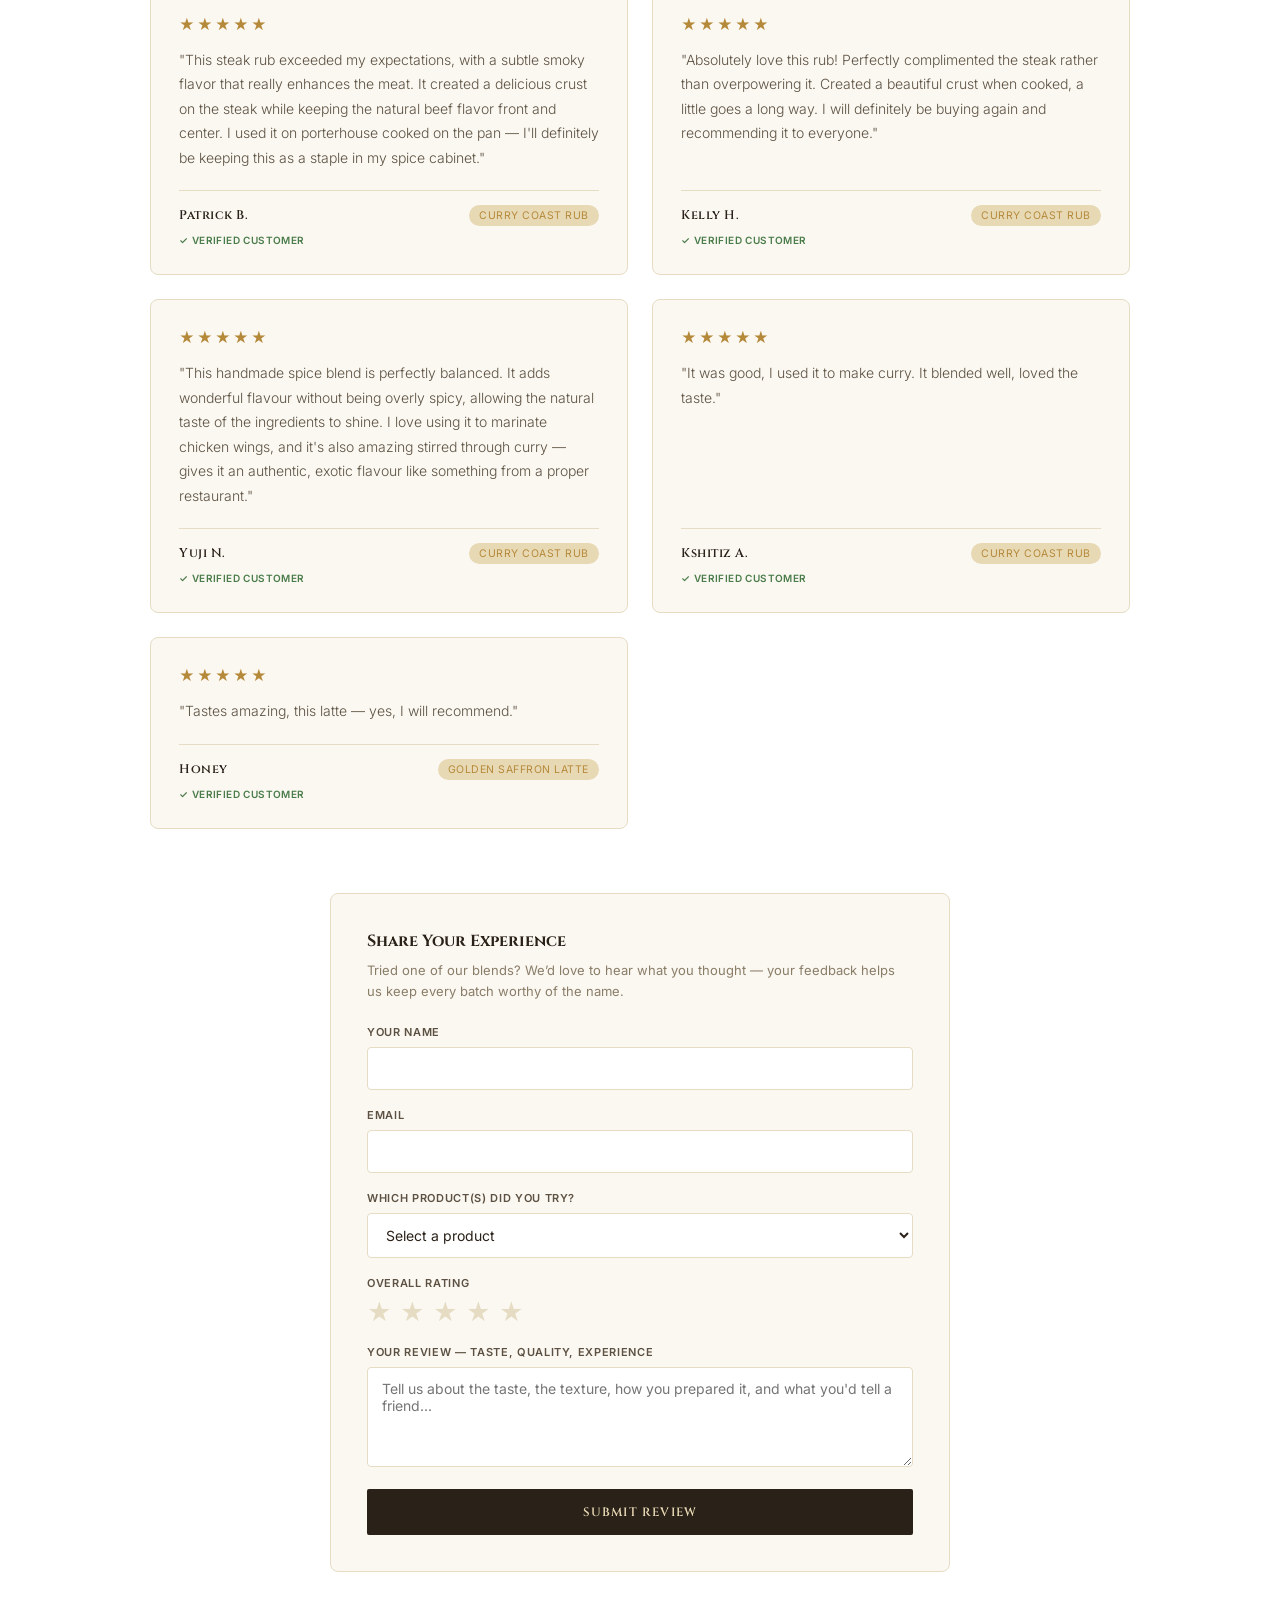
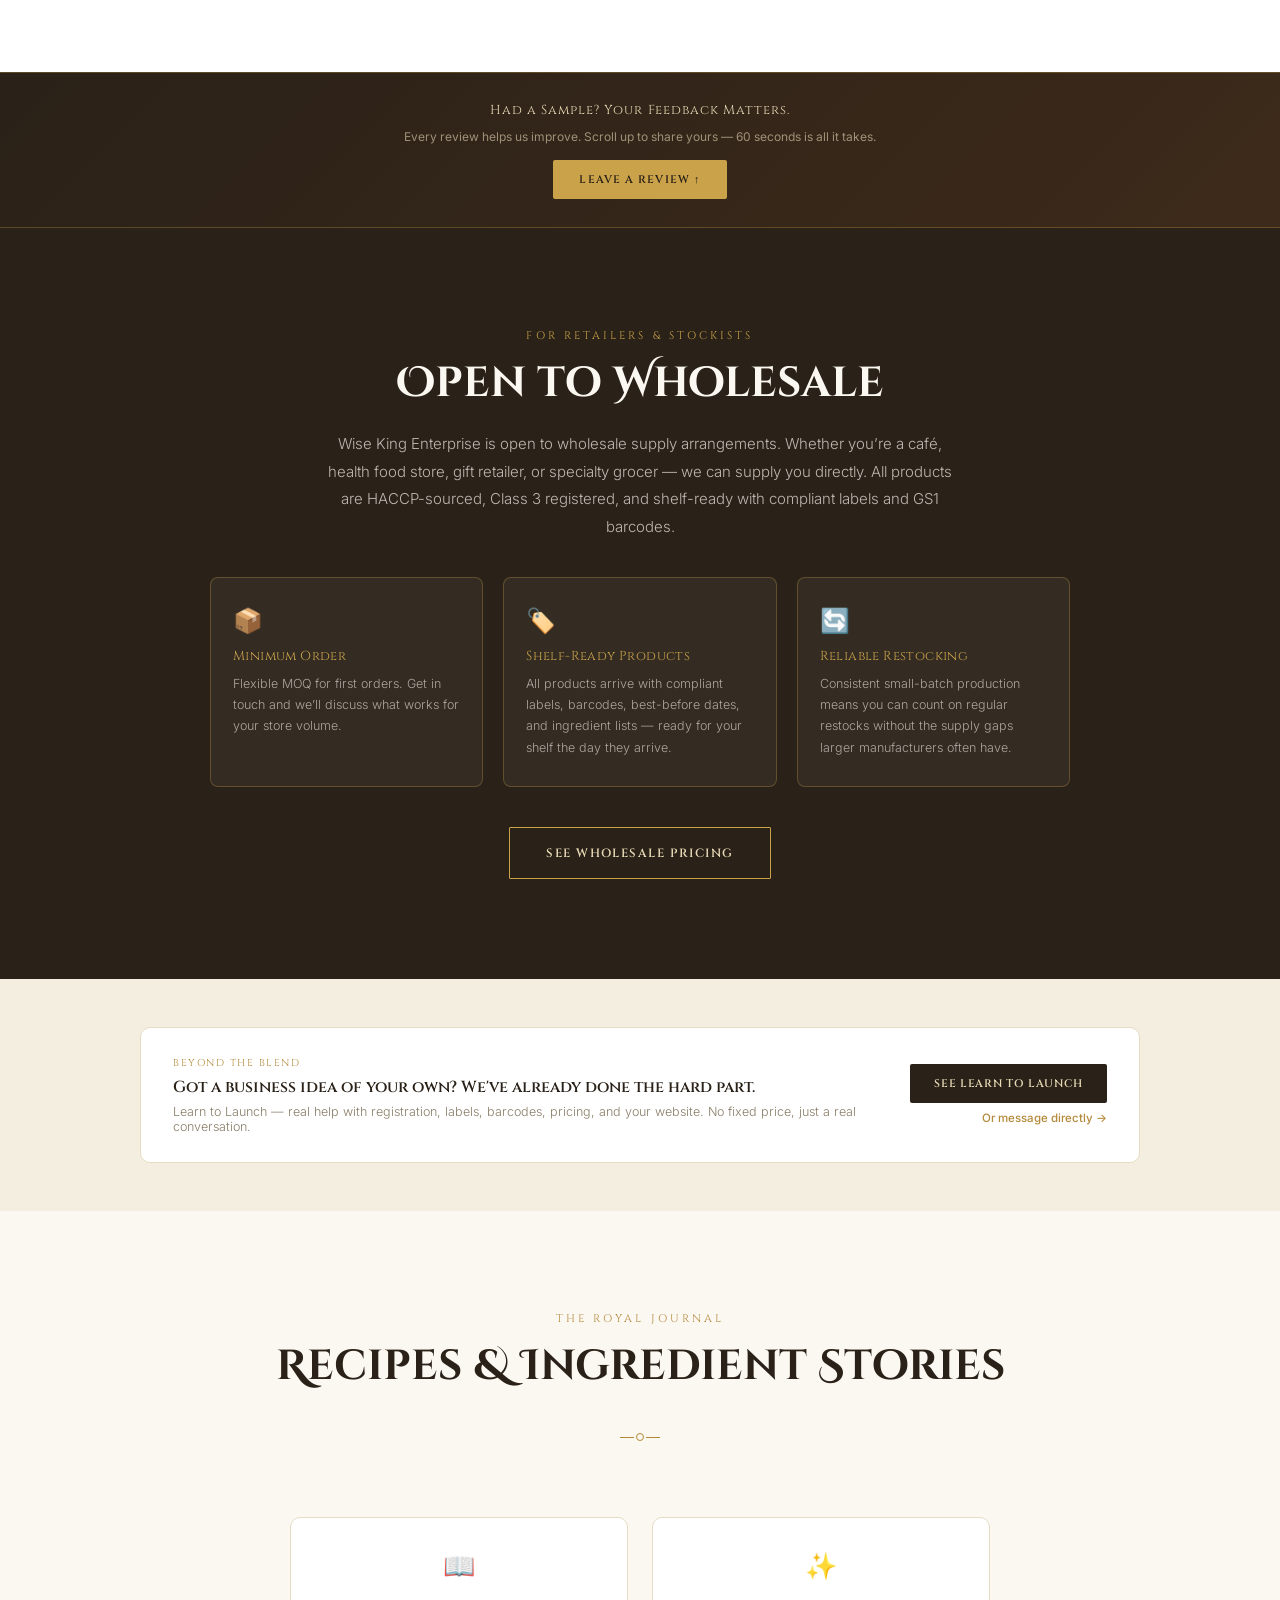
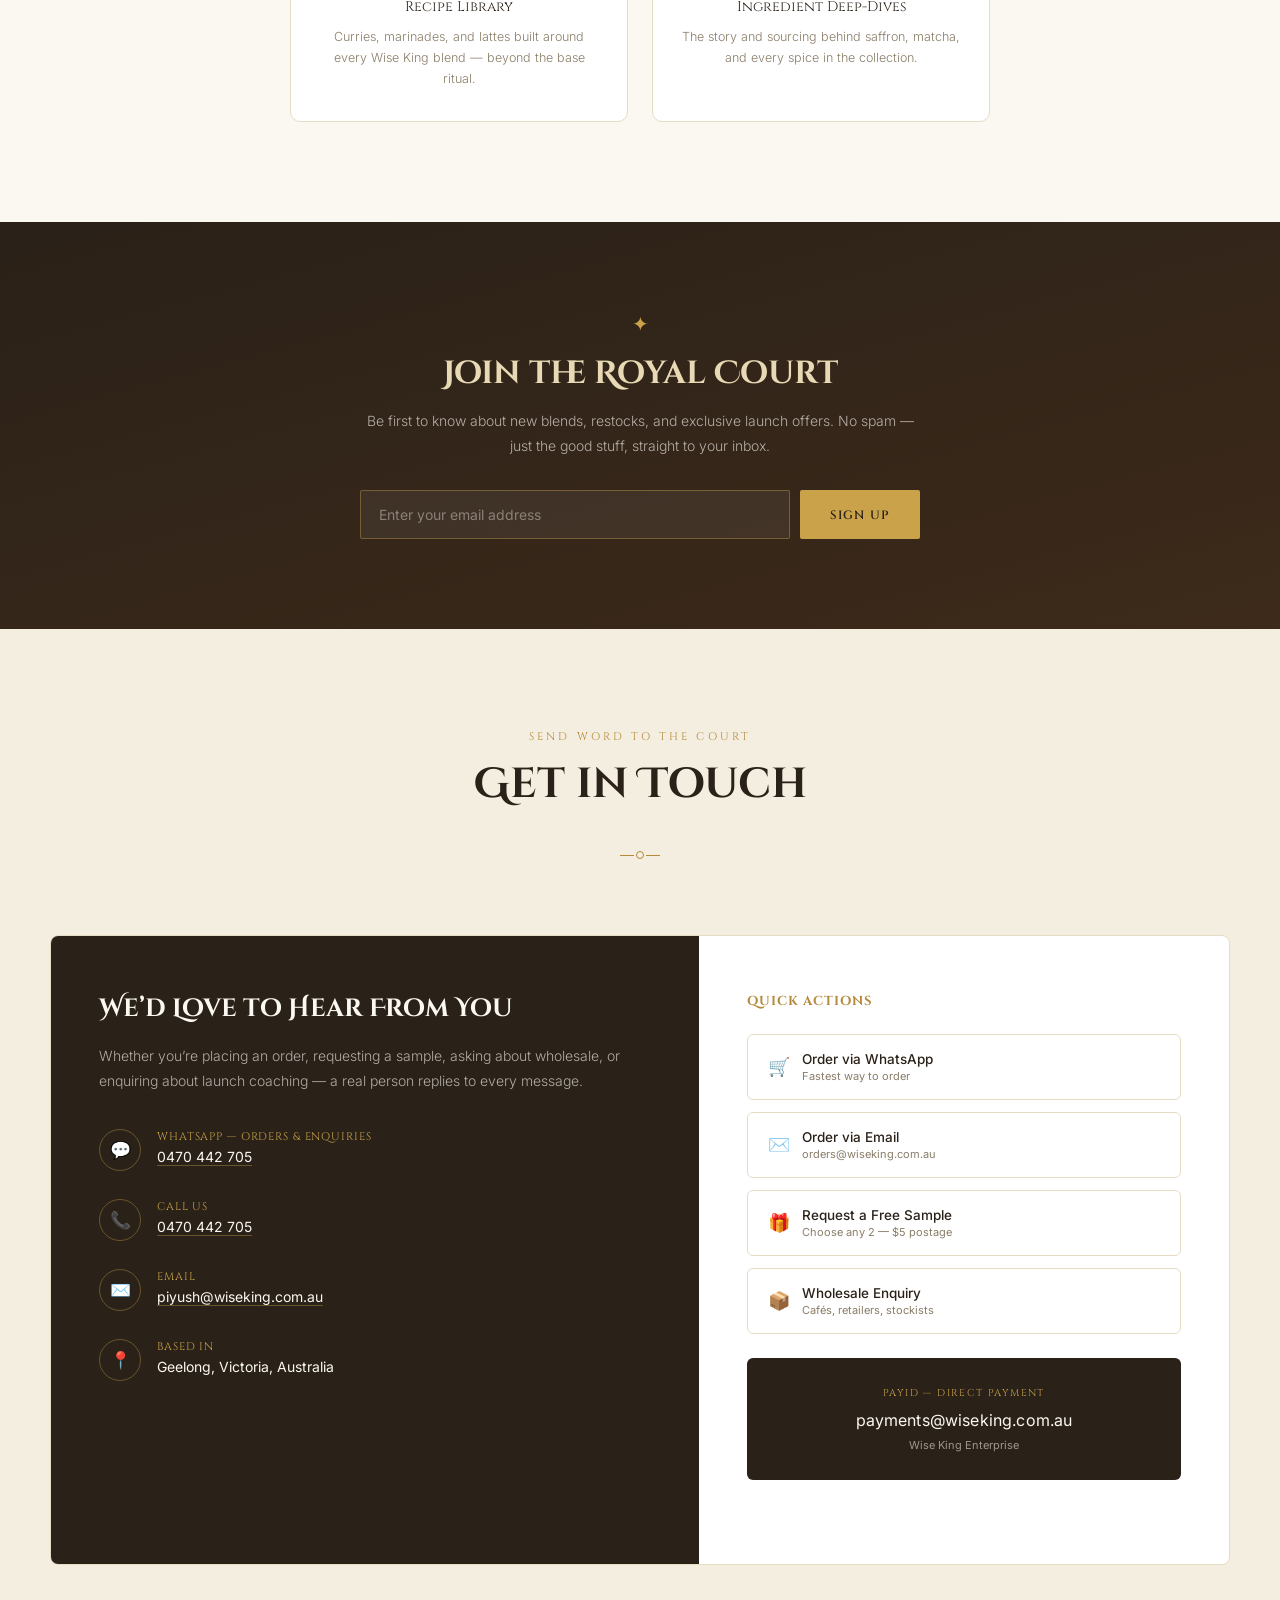
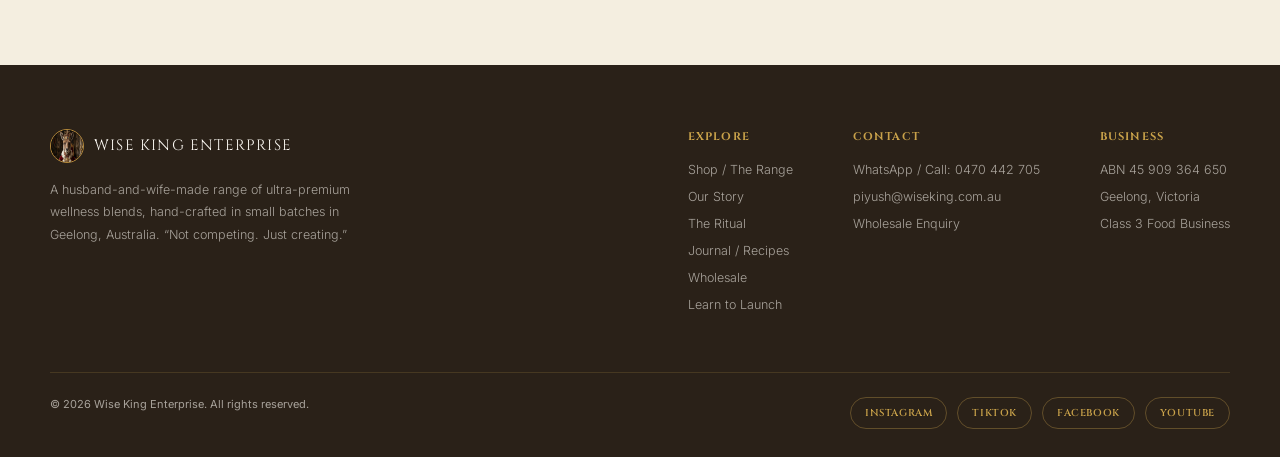
==== commit e0679054: "Update index.html" ====
--- a/index.html
+++ b/index.html
@@ -1125,8 +1125,8 @@
     name: 'Ruby Beet Latte',
     tagline: '"Earth\'s ruby jewel — beetroot, warmed by ginger and cardamom."',
     price: 14.99,
-    weight: '50g',
-    weightLabel: '/ 50g pouch',
+    weight: '45g',
+    weightLabel: '/ 45g jar',
     image: 'rblattep.png',
     badge: 'New',
     ingredientPill: '✦ Real Beetroot',
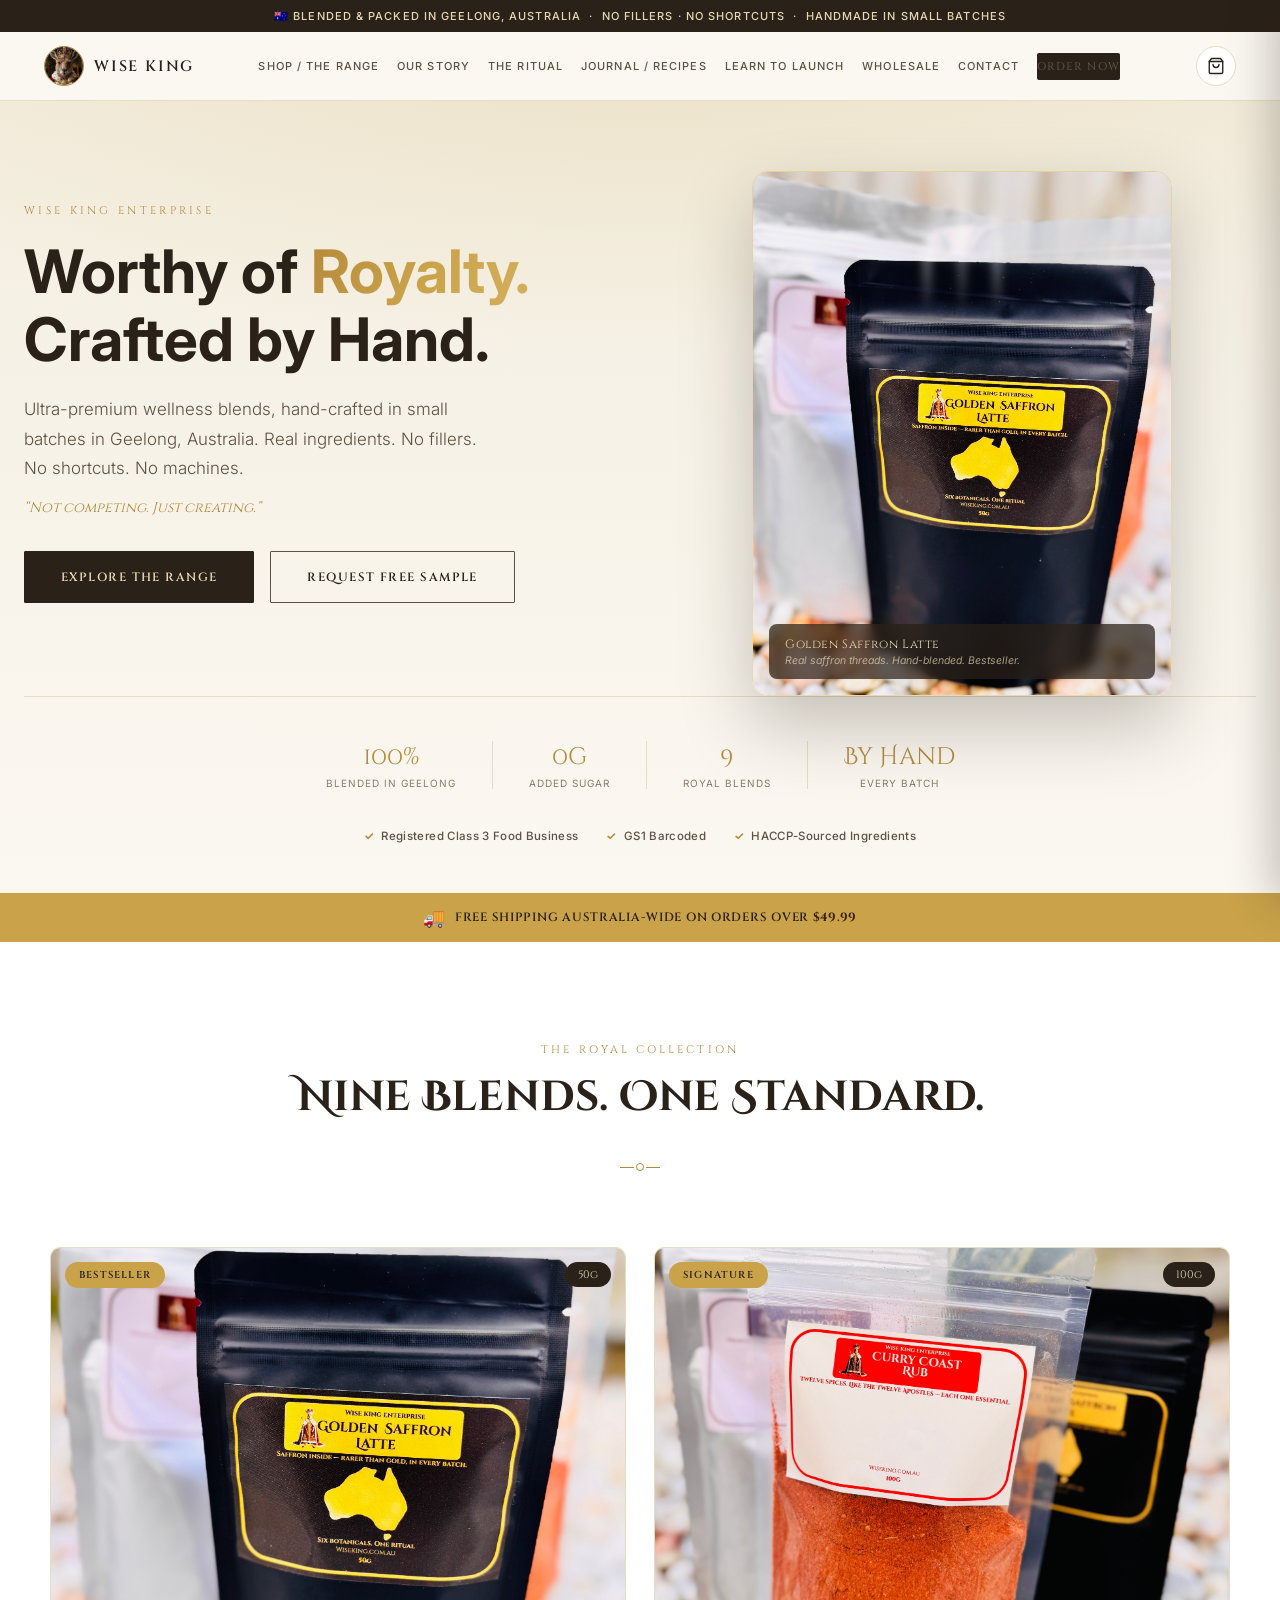
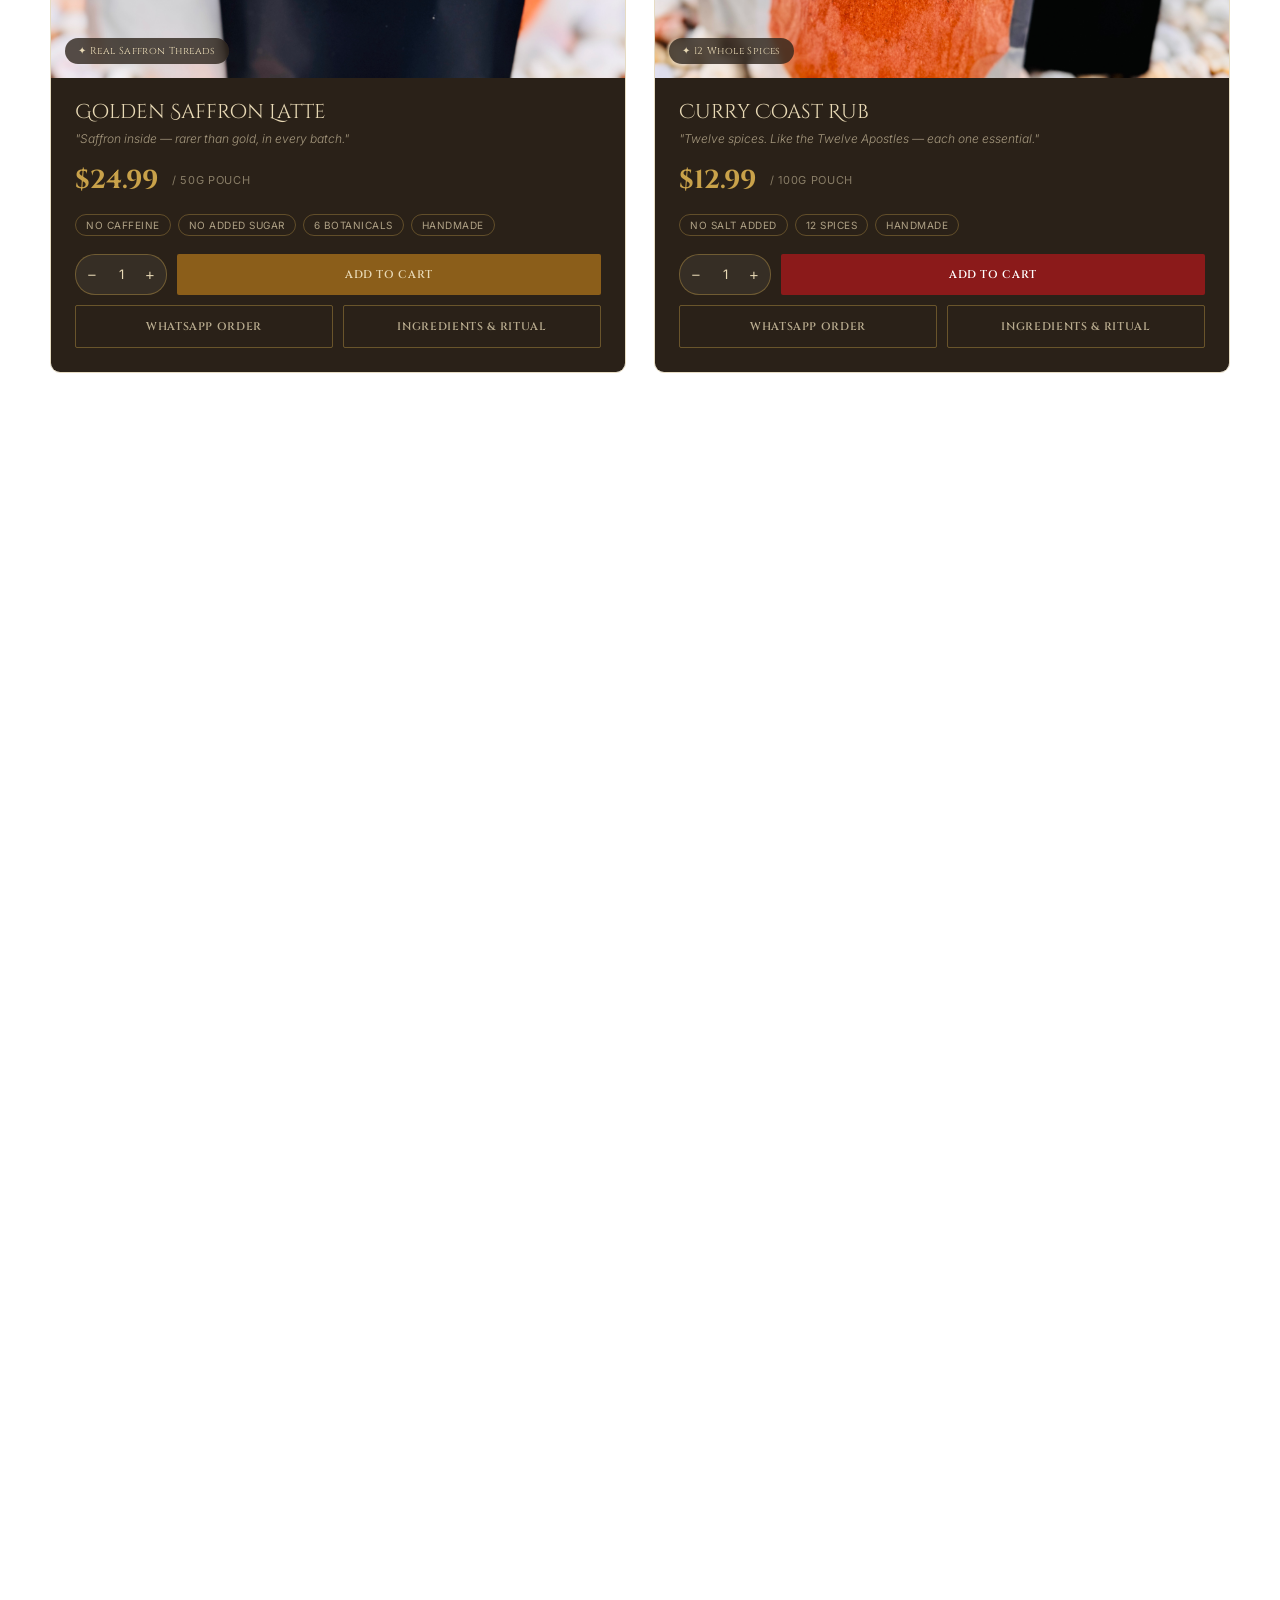
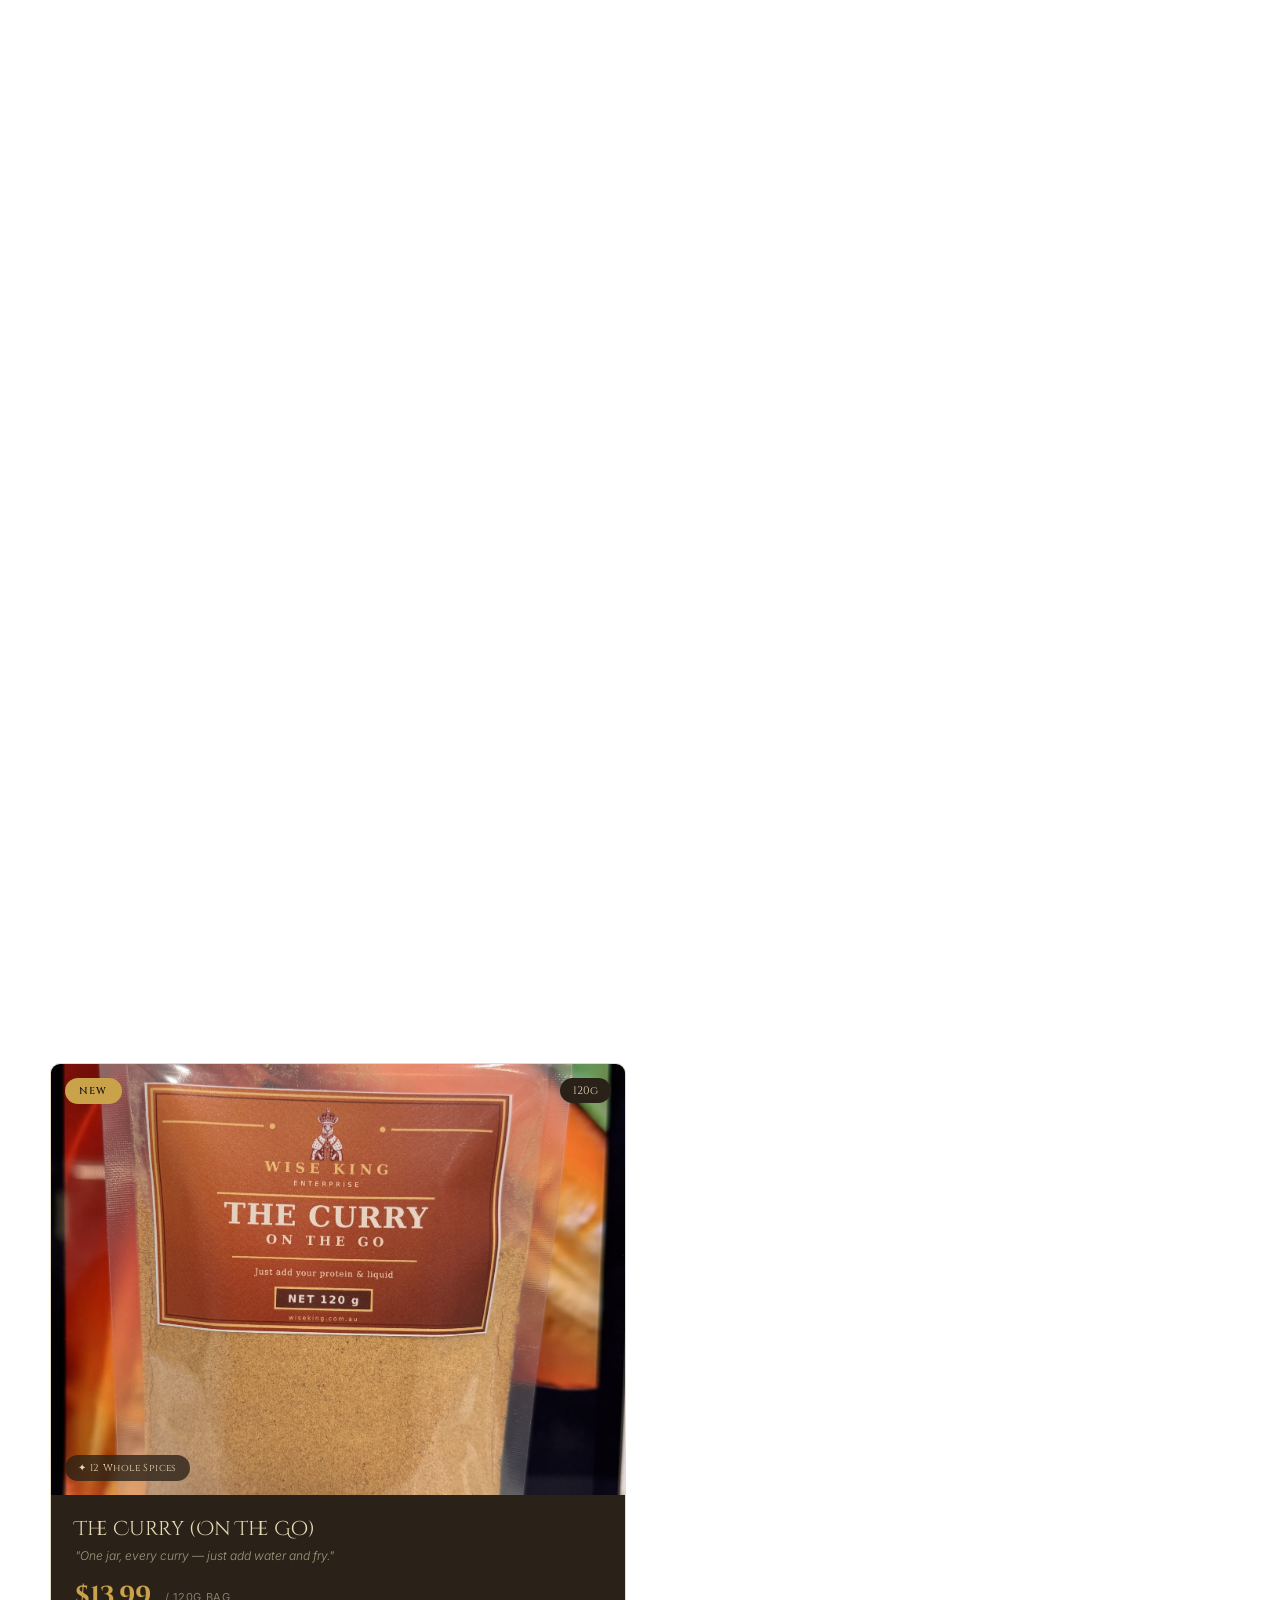
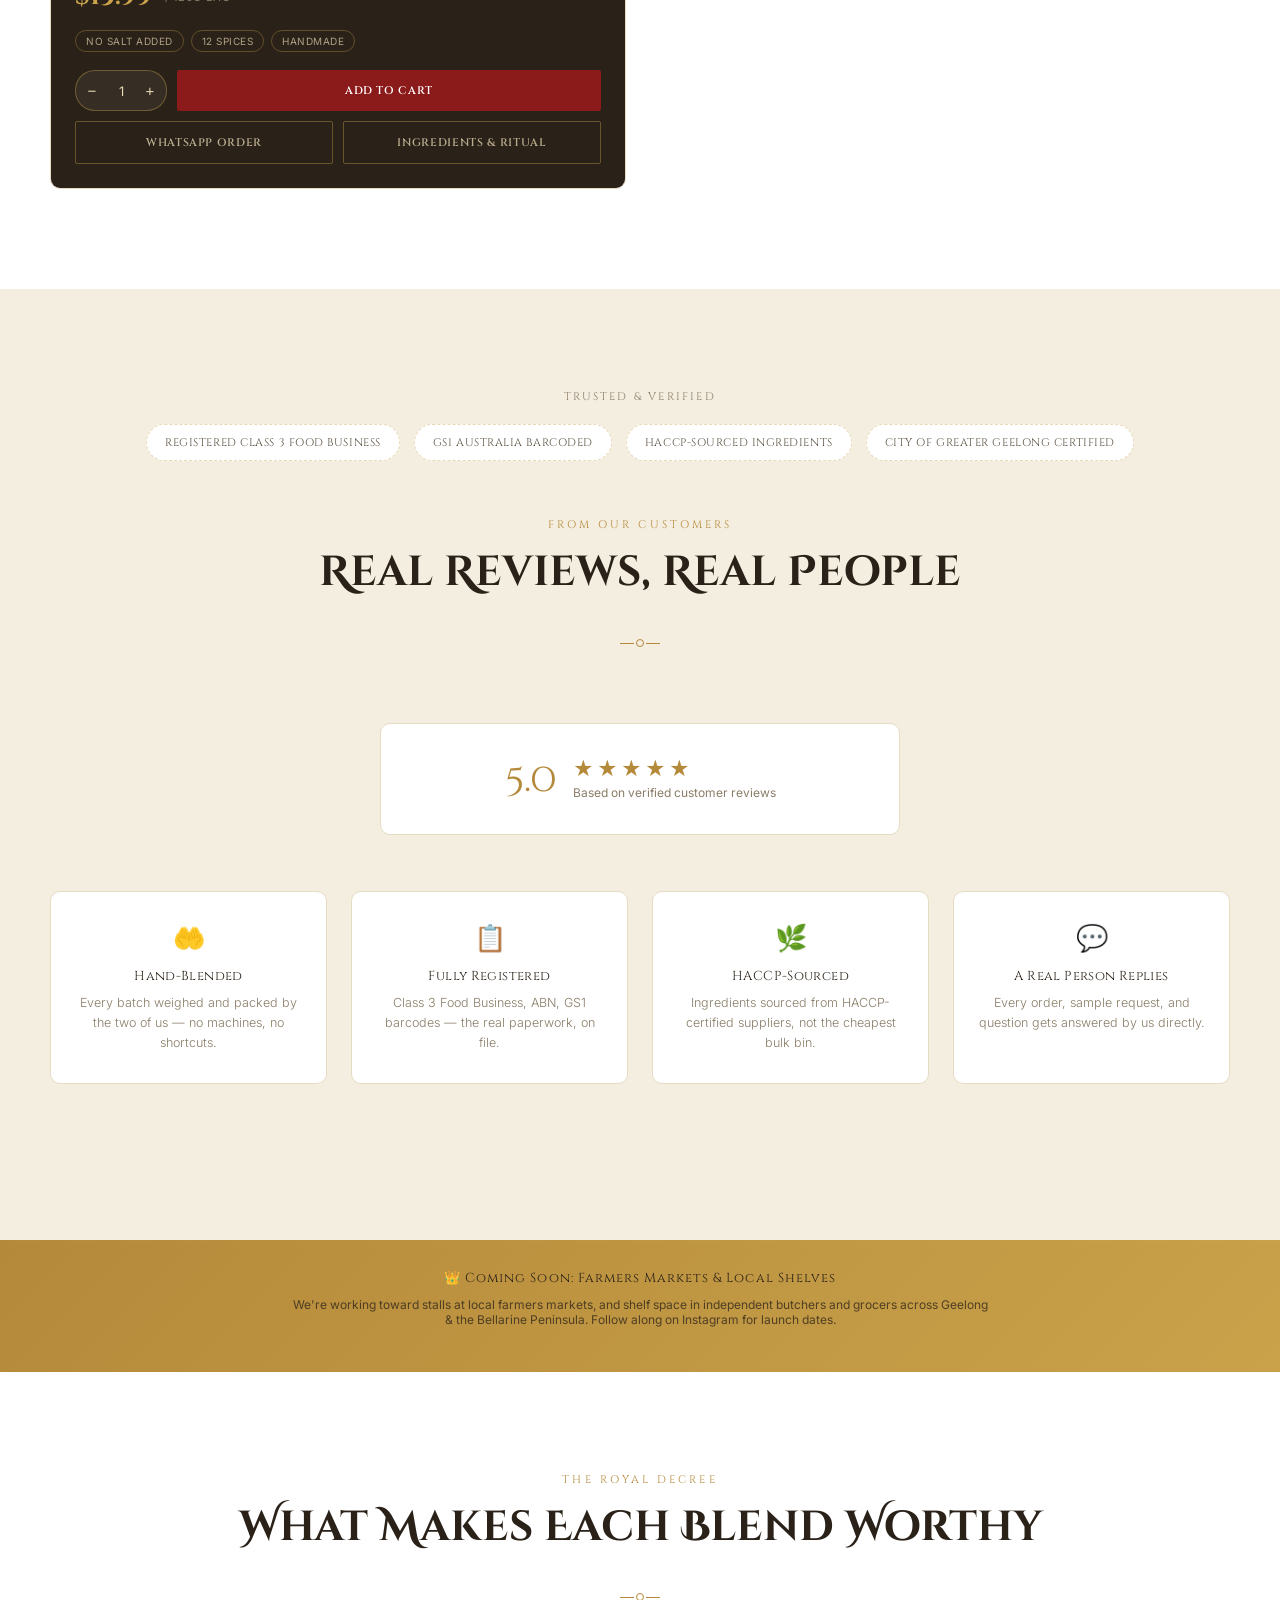
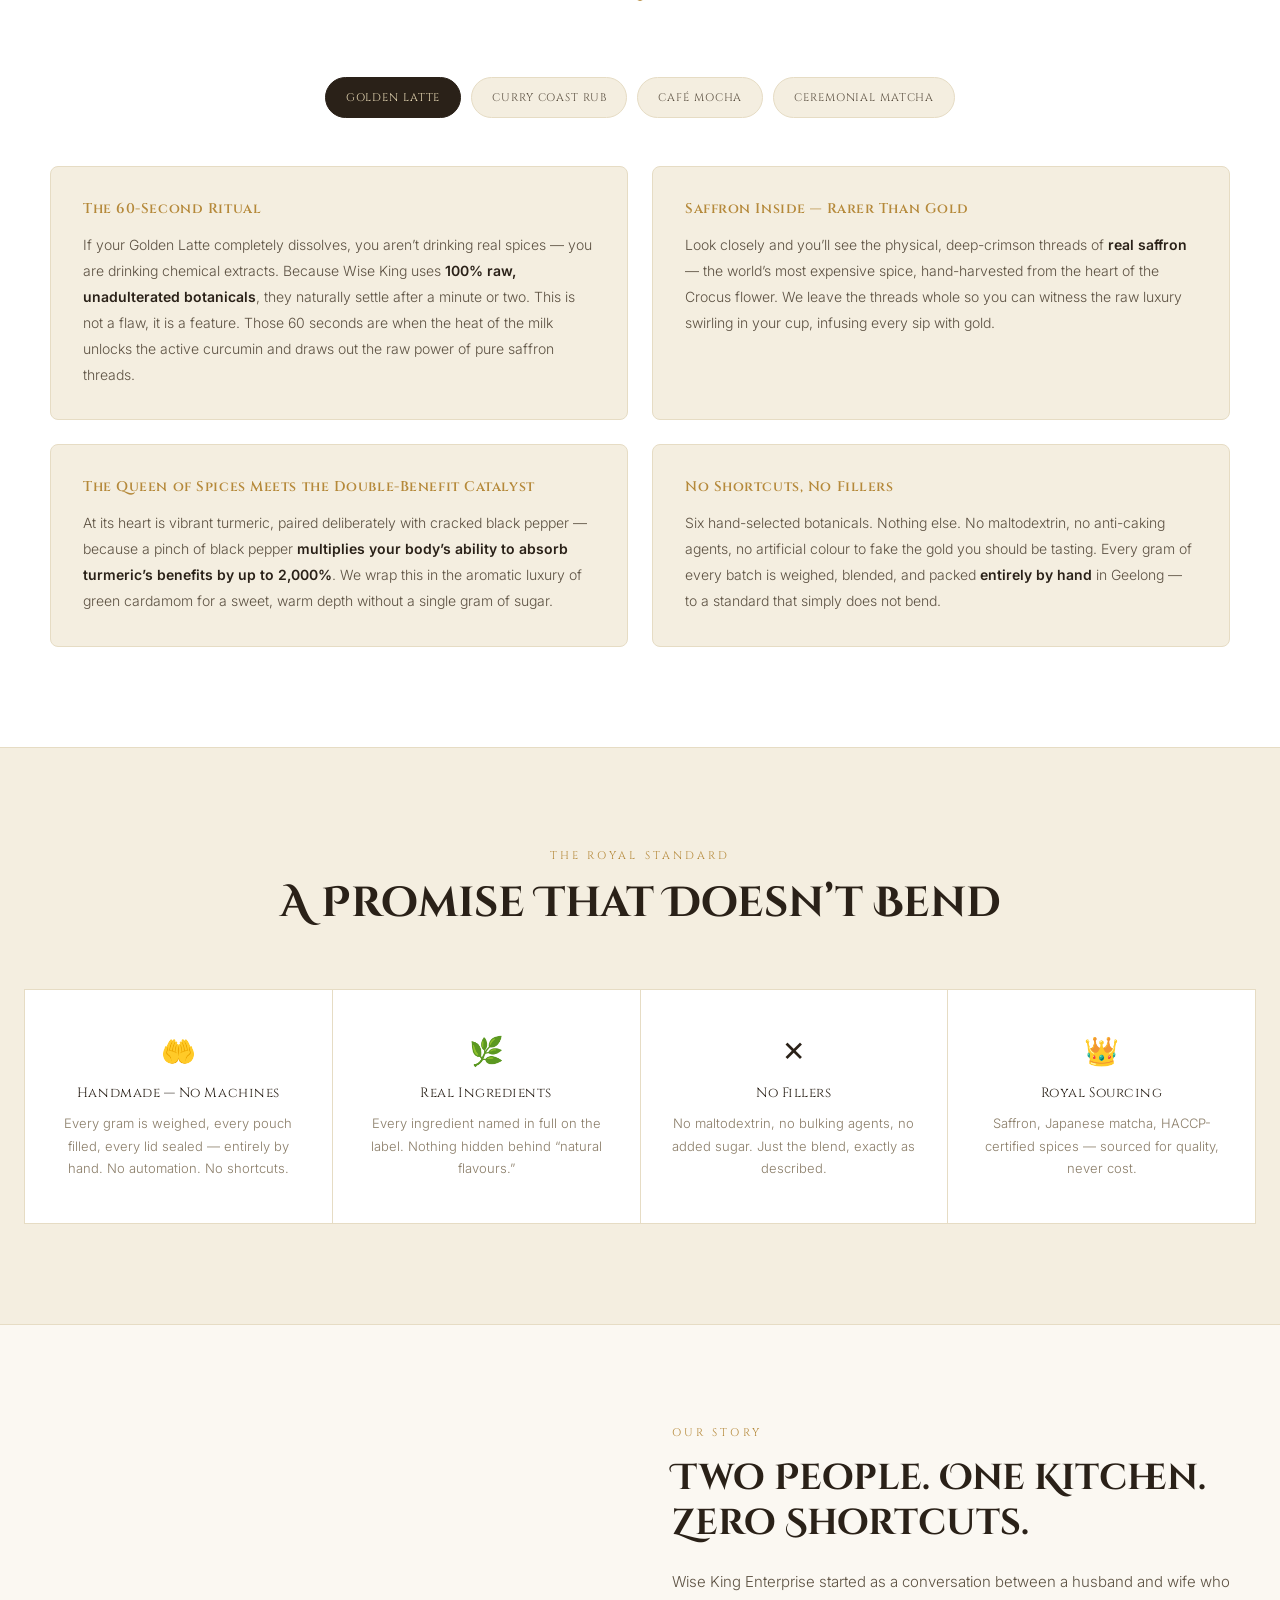
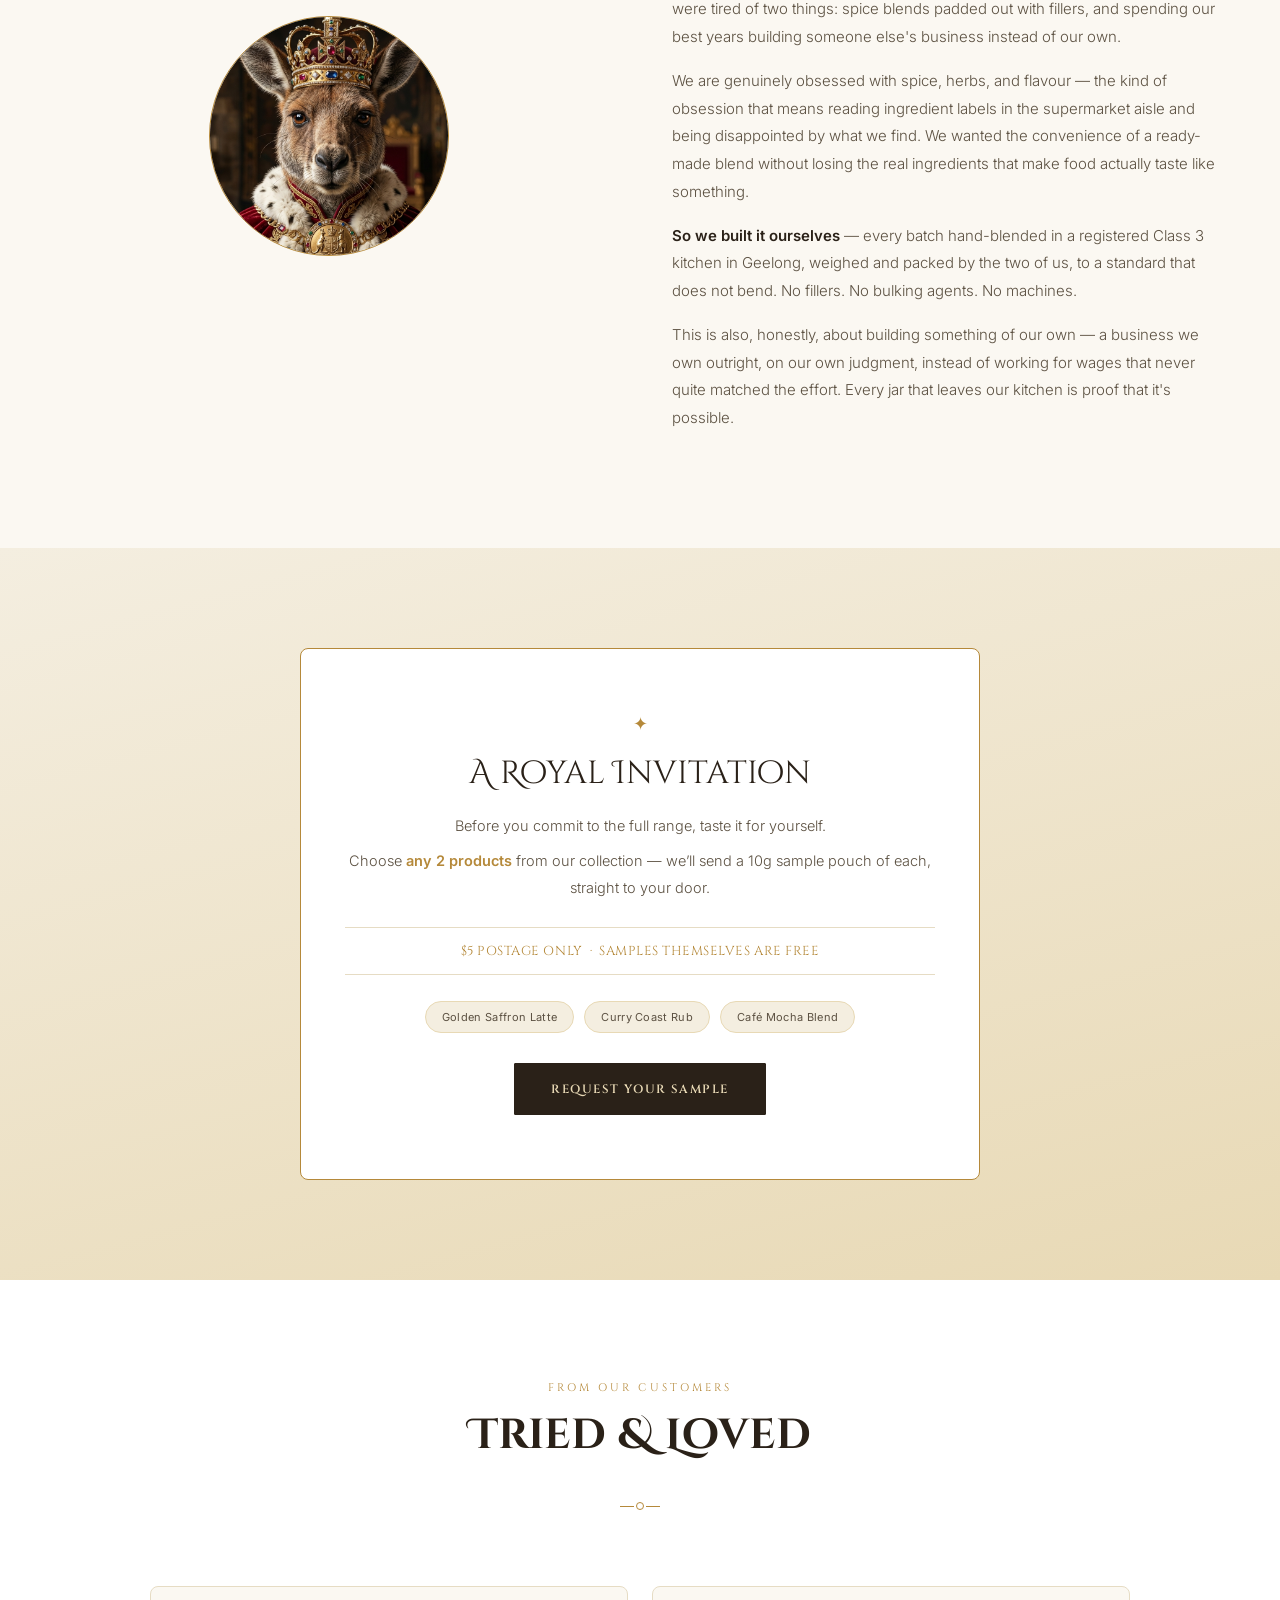
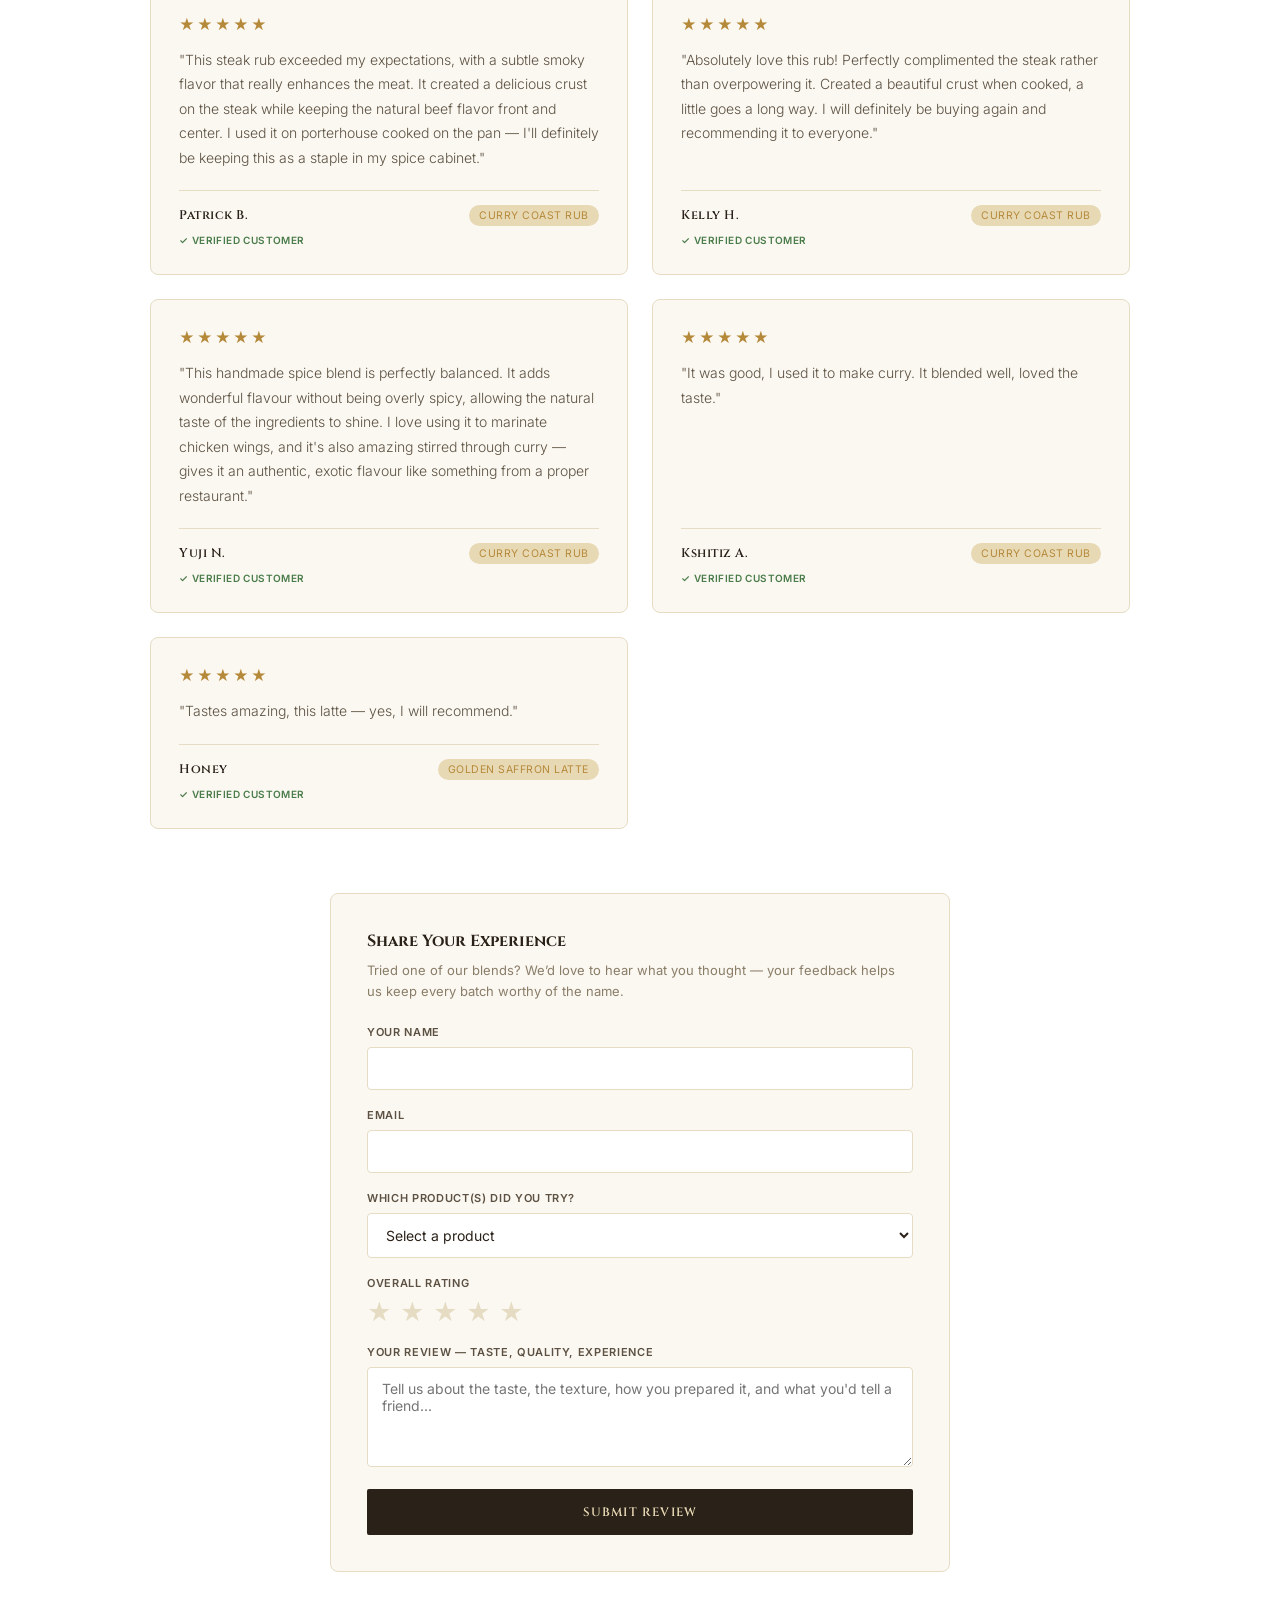
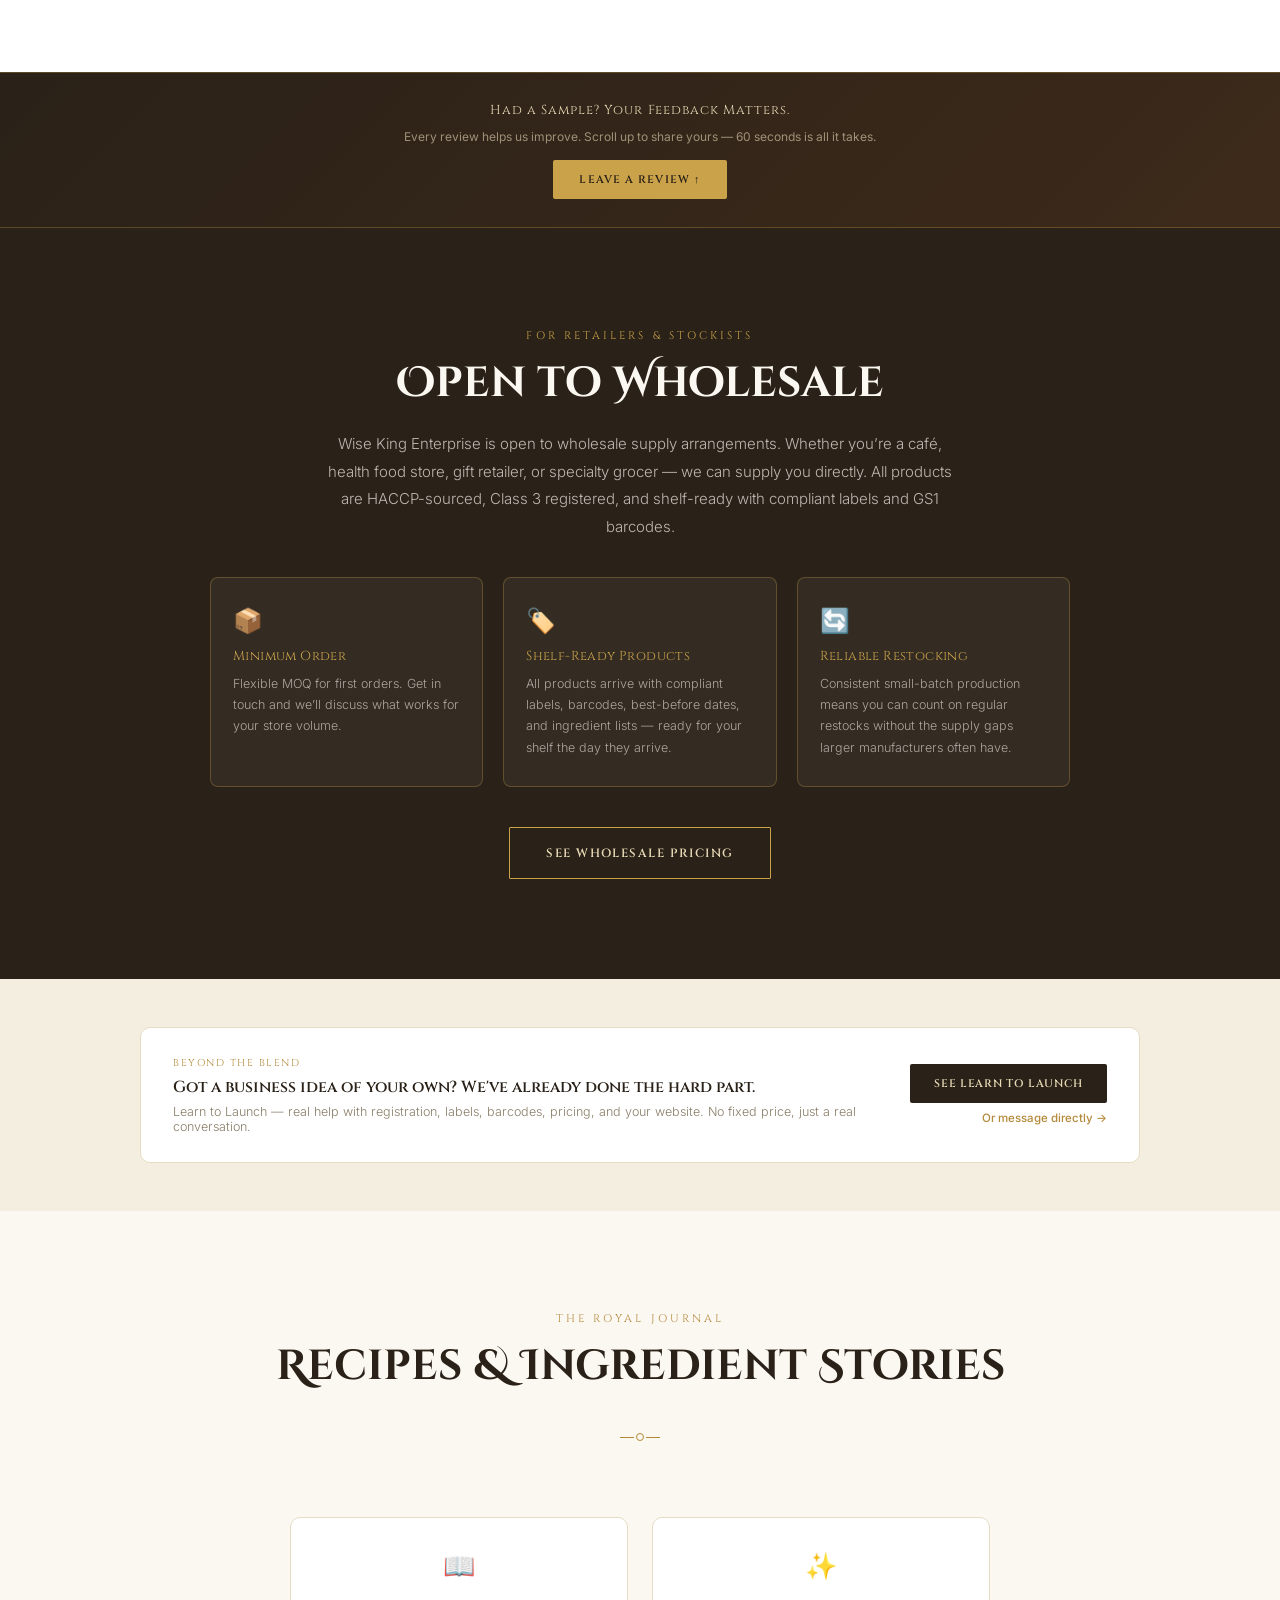
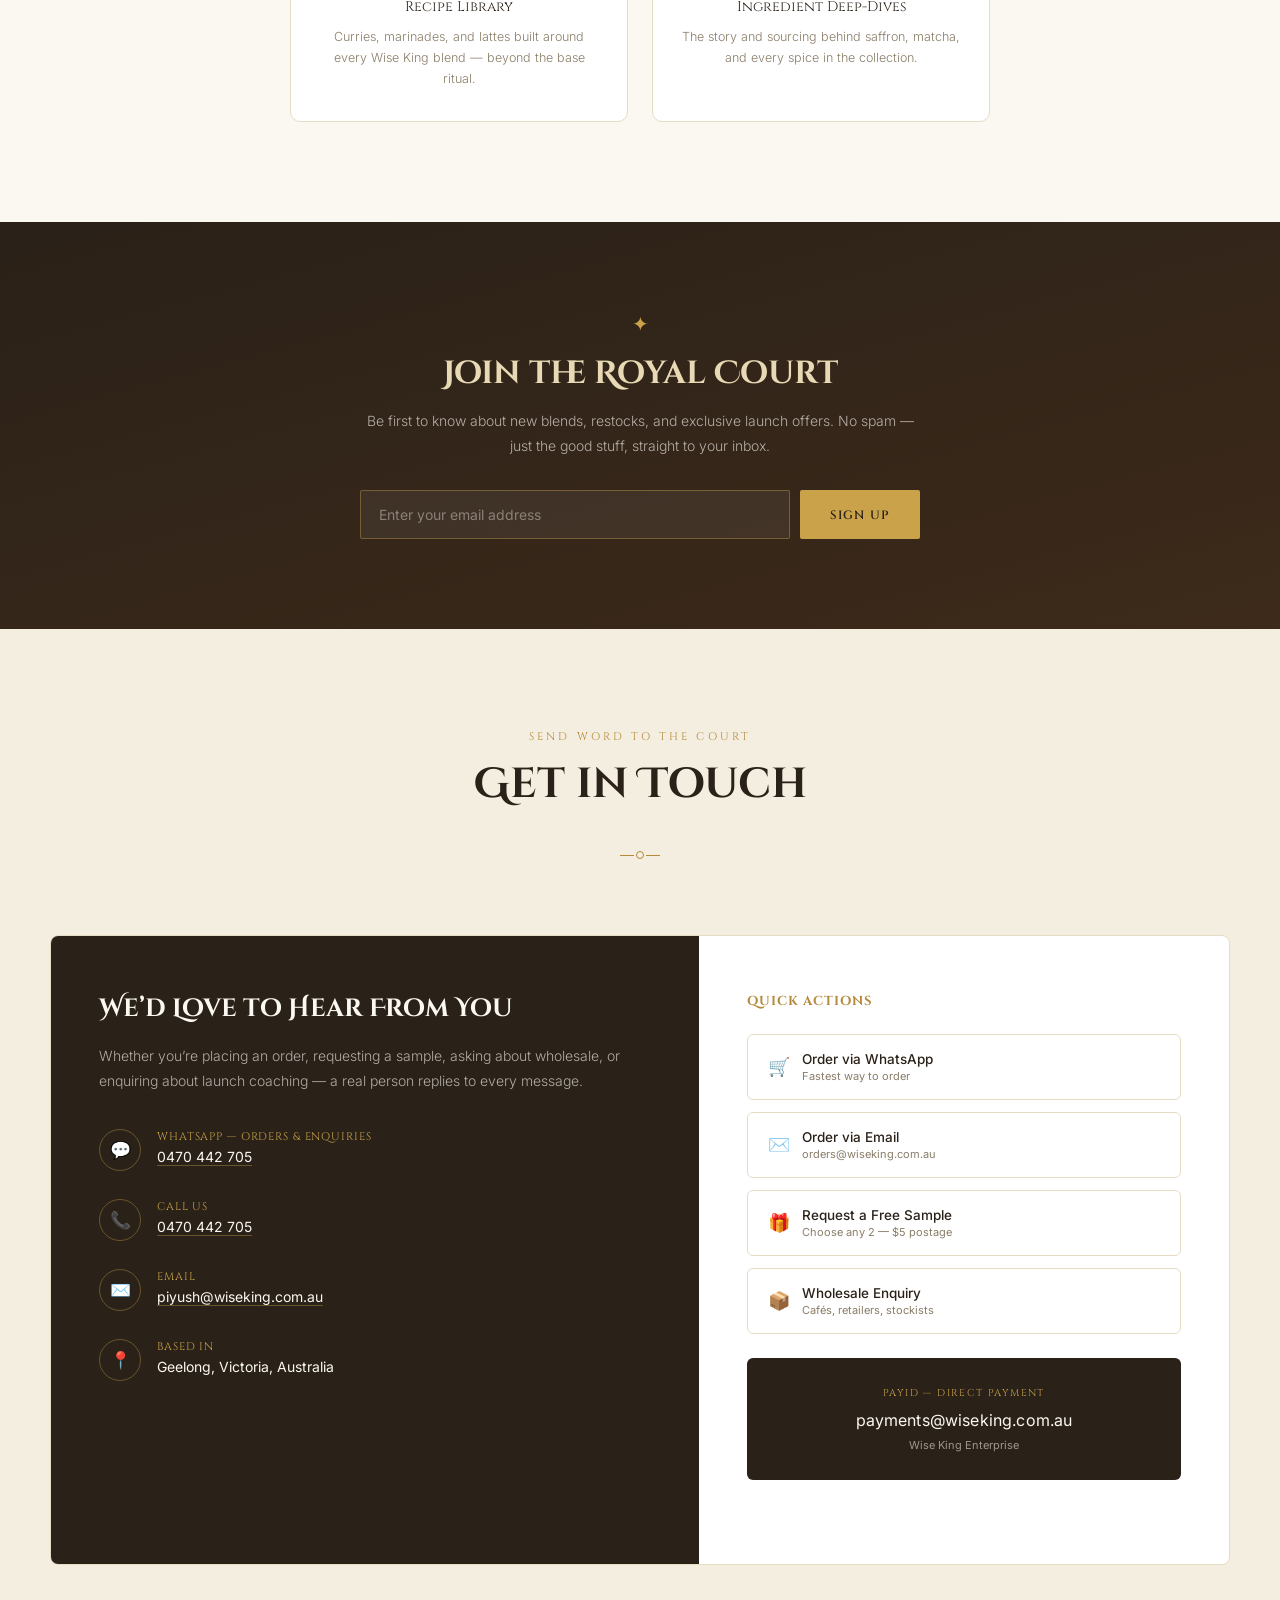
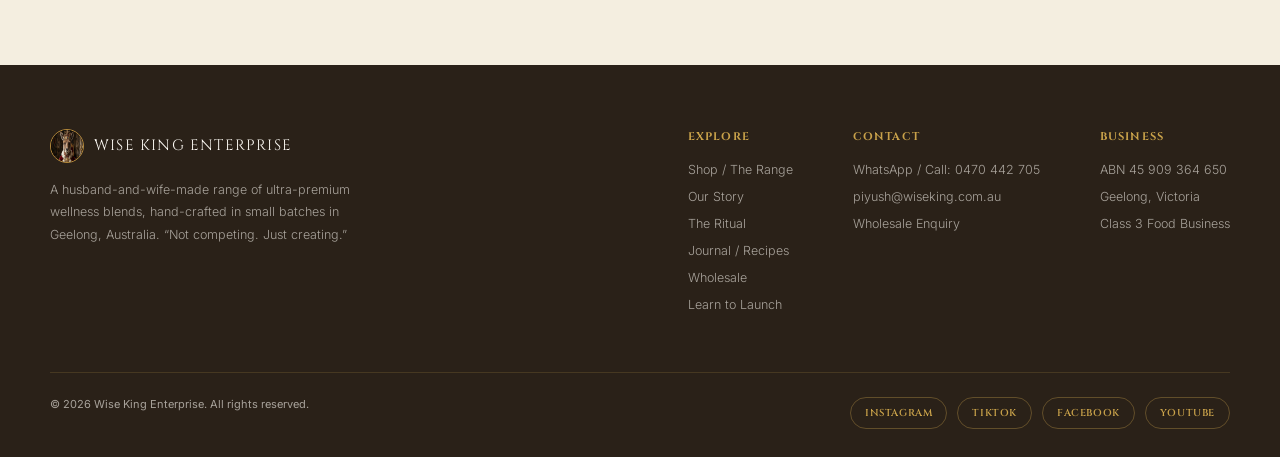
==== commit 99dac44c: "Update index.html" ====
--- a/index.html
+++ b/index.html
@@ -1197,8 +1197,8 @@
     weightLabel: '/ 120g bag',
     image: 'thecurryp.JPG',
     badge: 'New',
-    ingredientPill: '✦ 10 Whole Spices',
-    tags: ['No Salt Added', '10 Spices', 'Handmade'],
+    ingredientPill: '✦ 12 Whole Spices',
+    tags: ['No Salt Added', '12 Spices', 'Handmade'],
     cardClass: 'pc-curryonthego',
     whatsappText: 'Hi Piyush, I want to order The Curry (On The Go) please.',
     ritualKey: 'curryonthego',
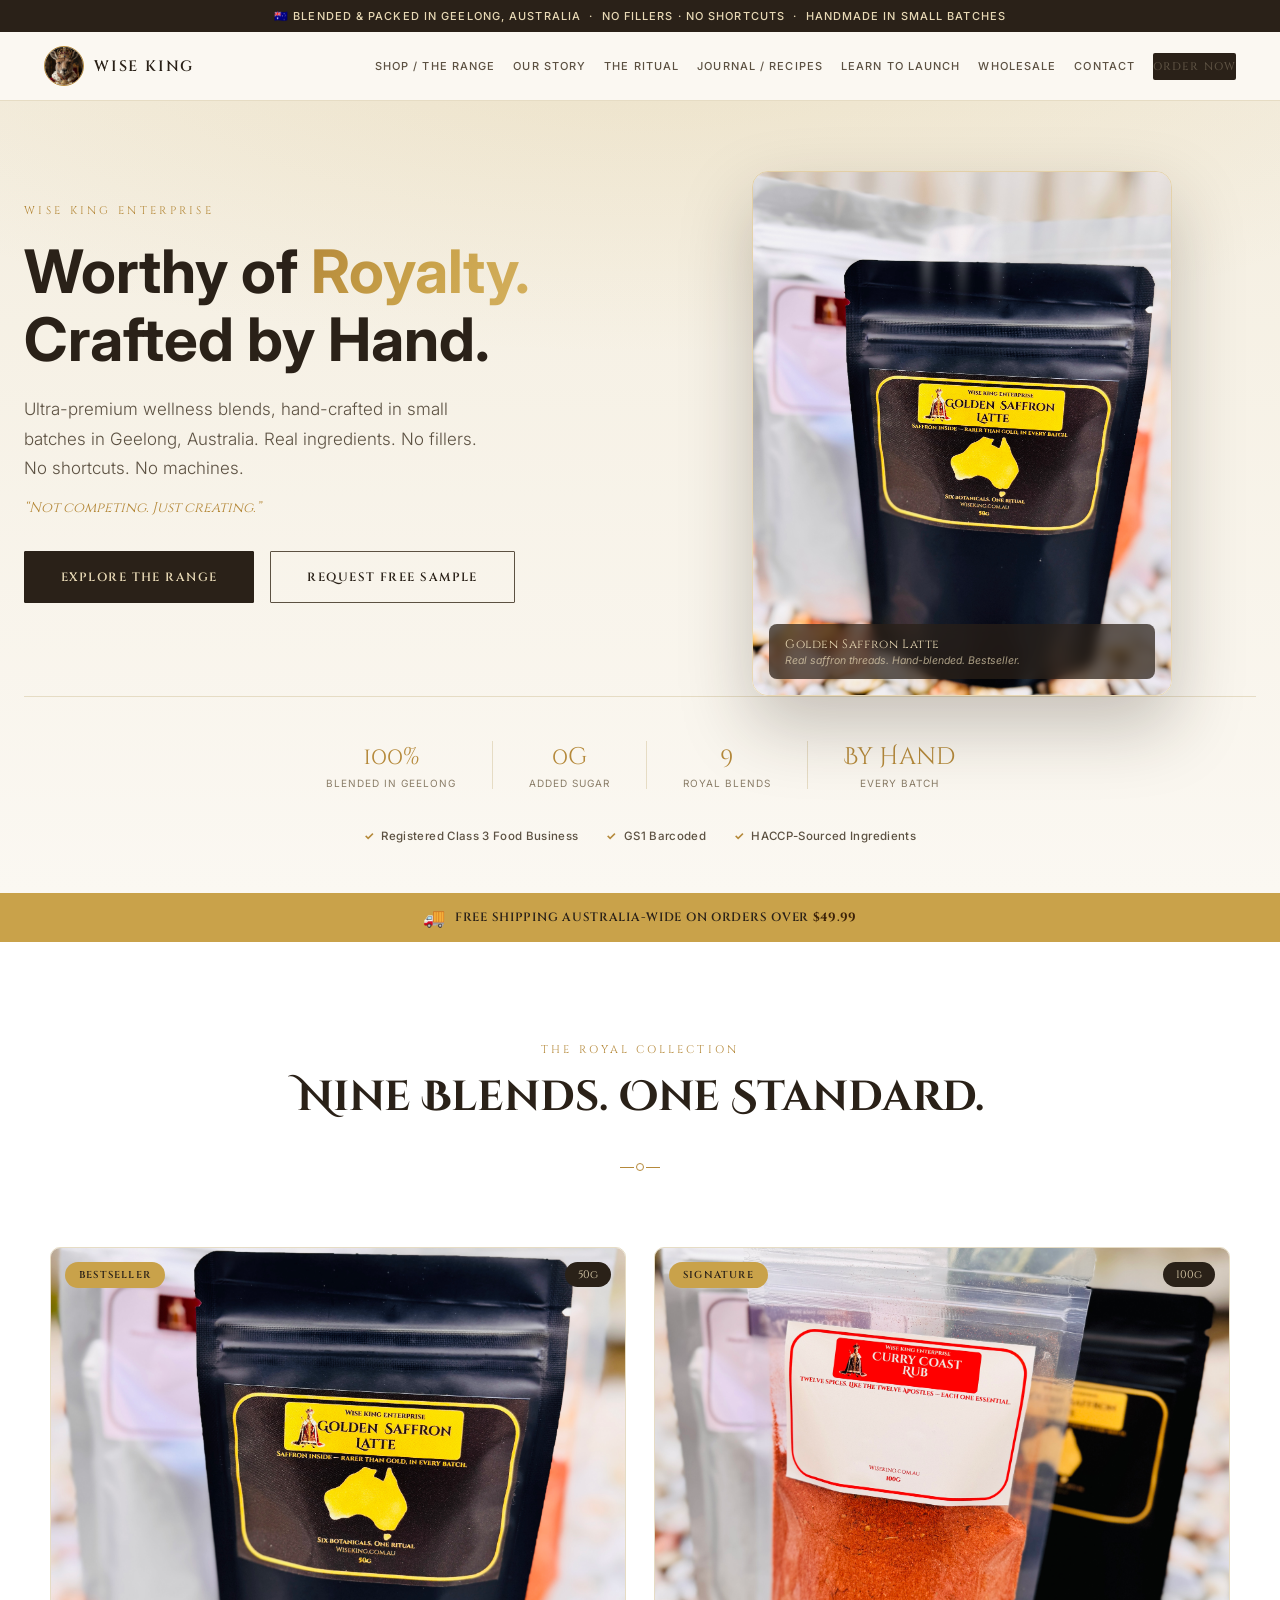
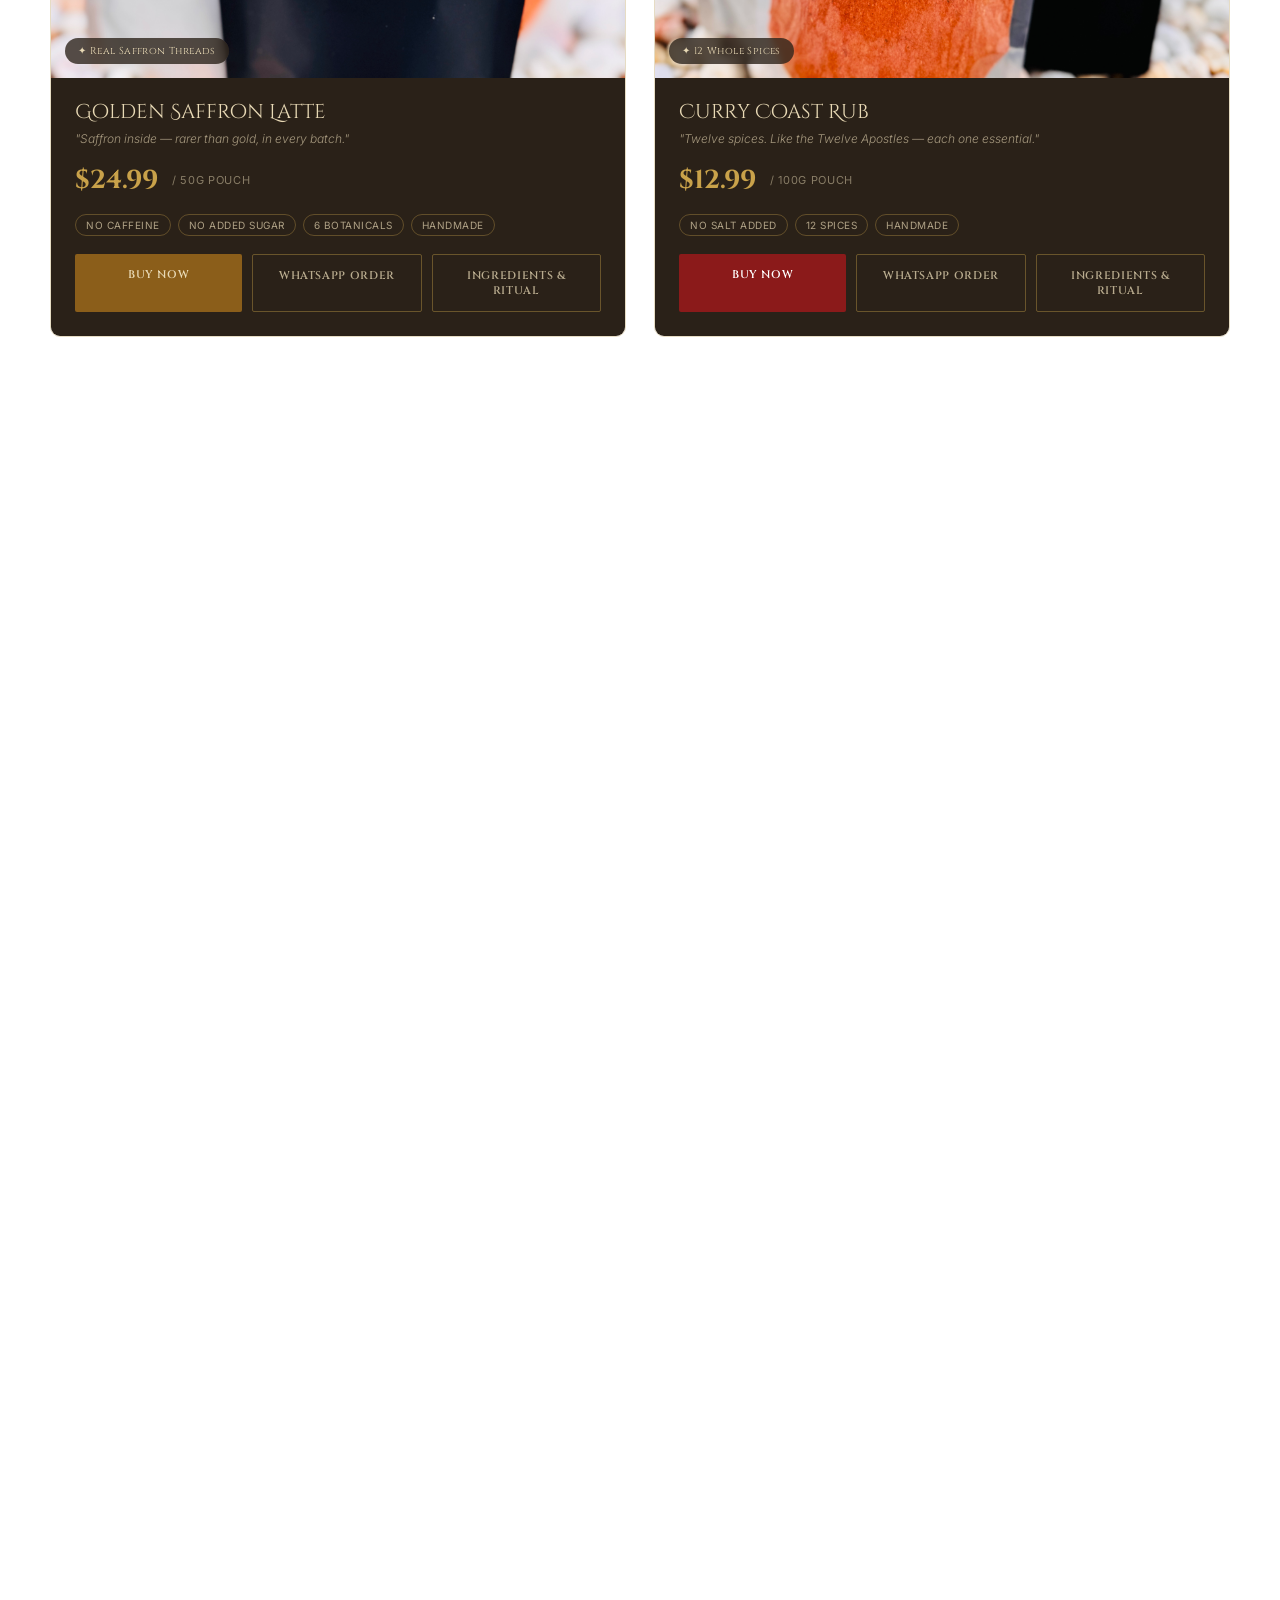
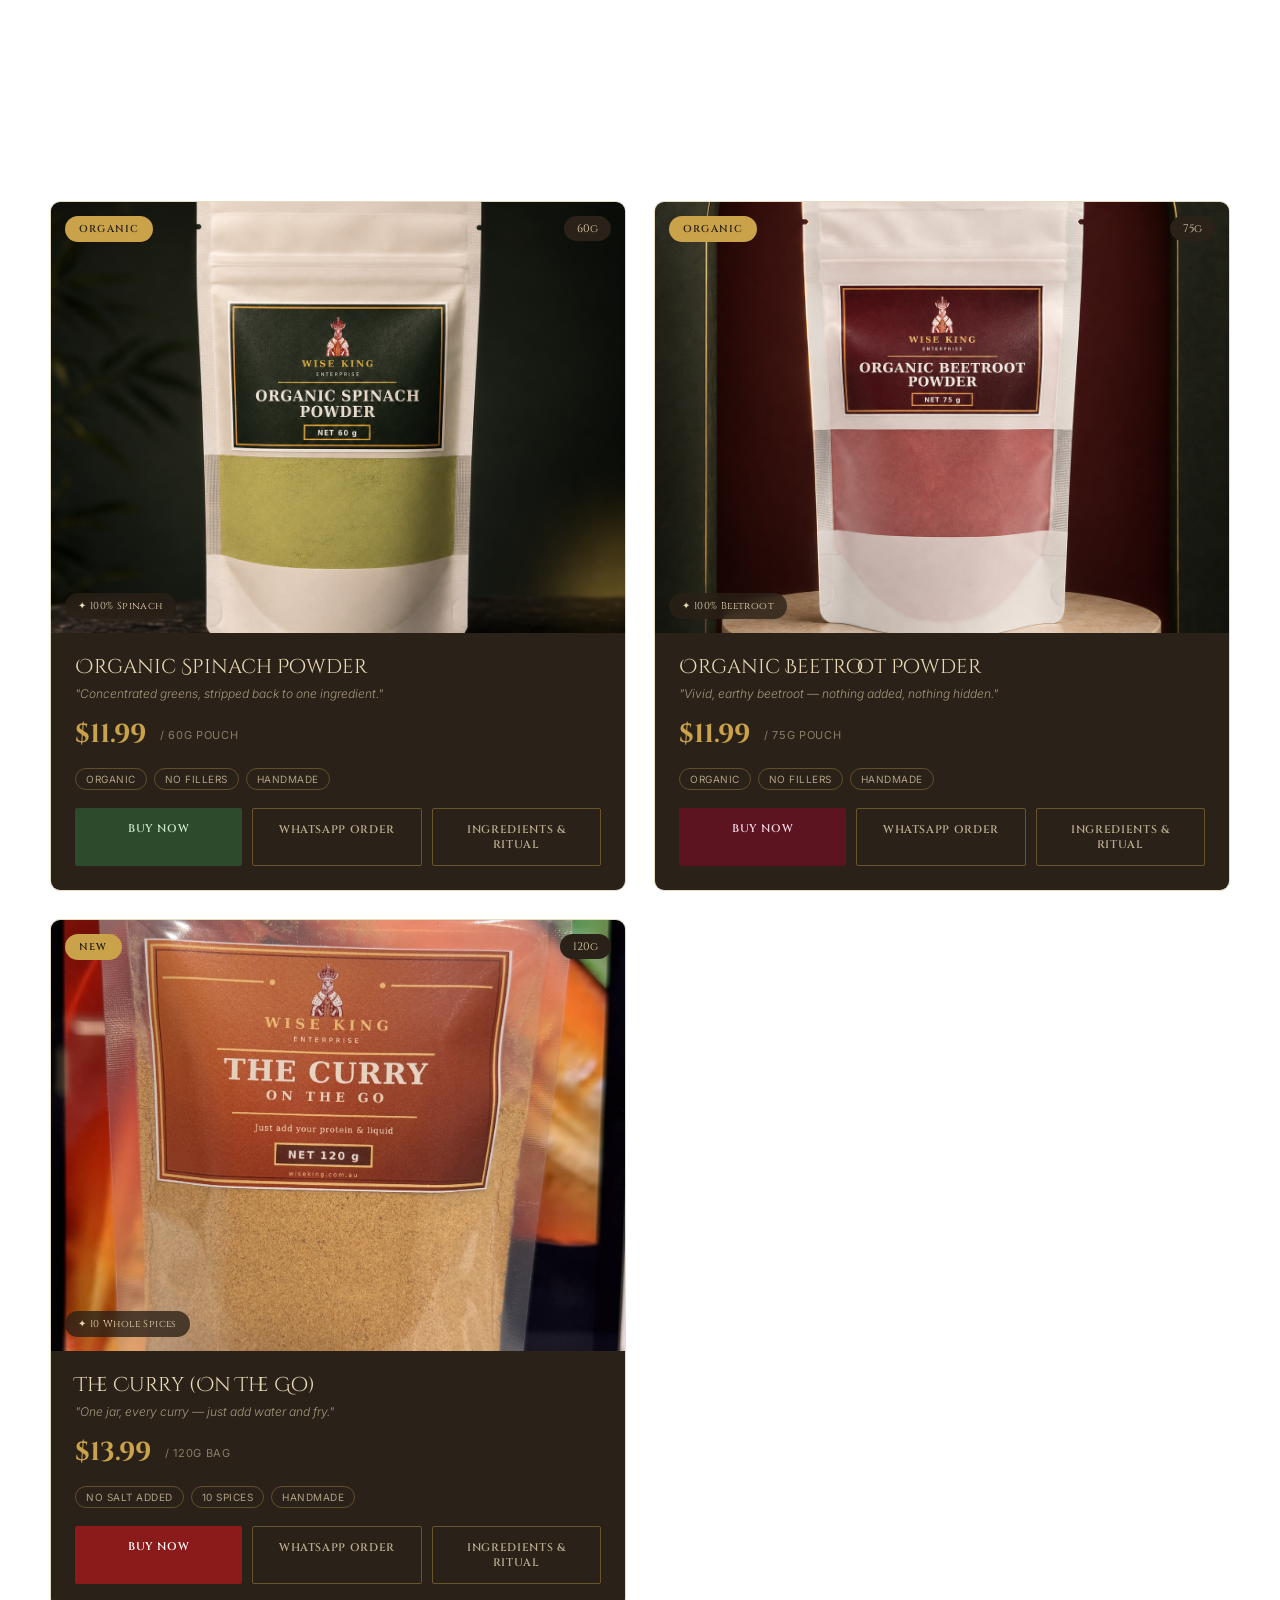
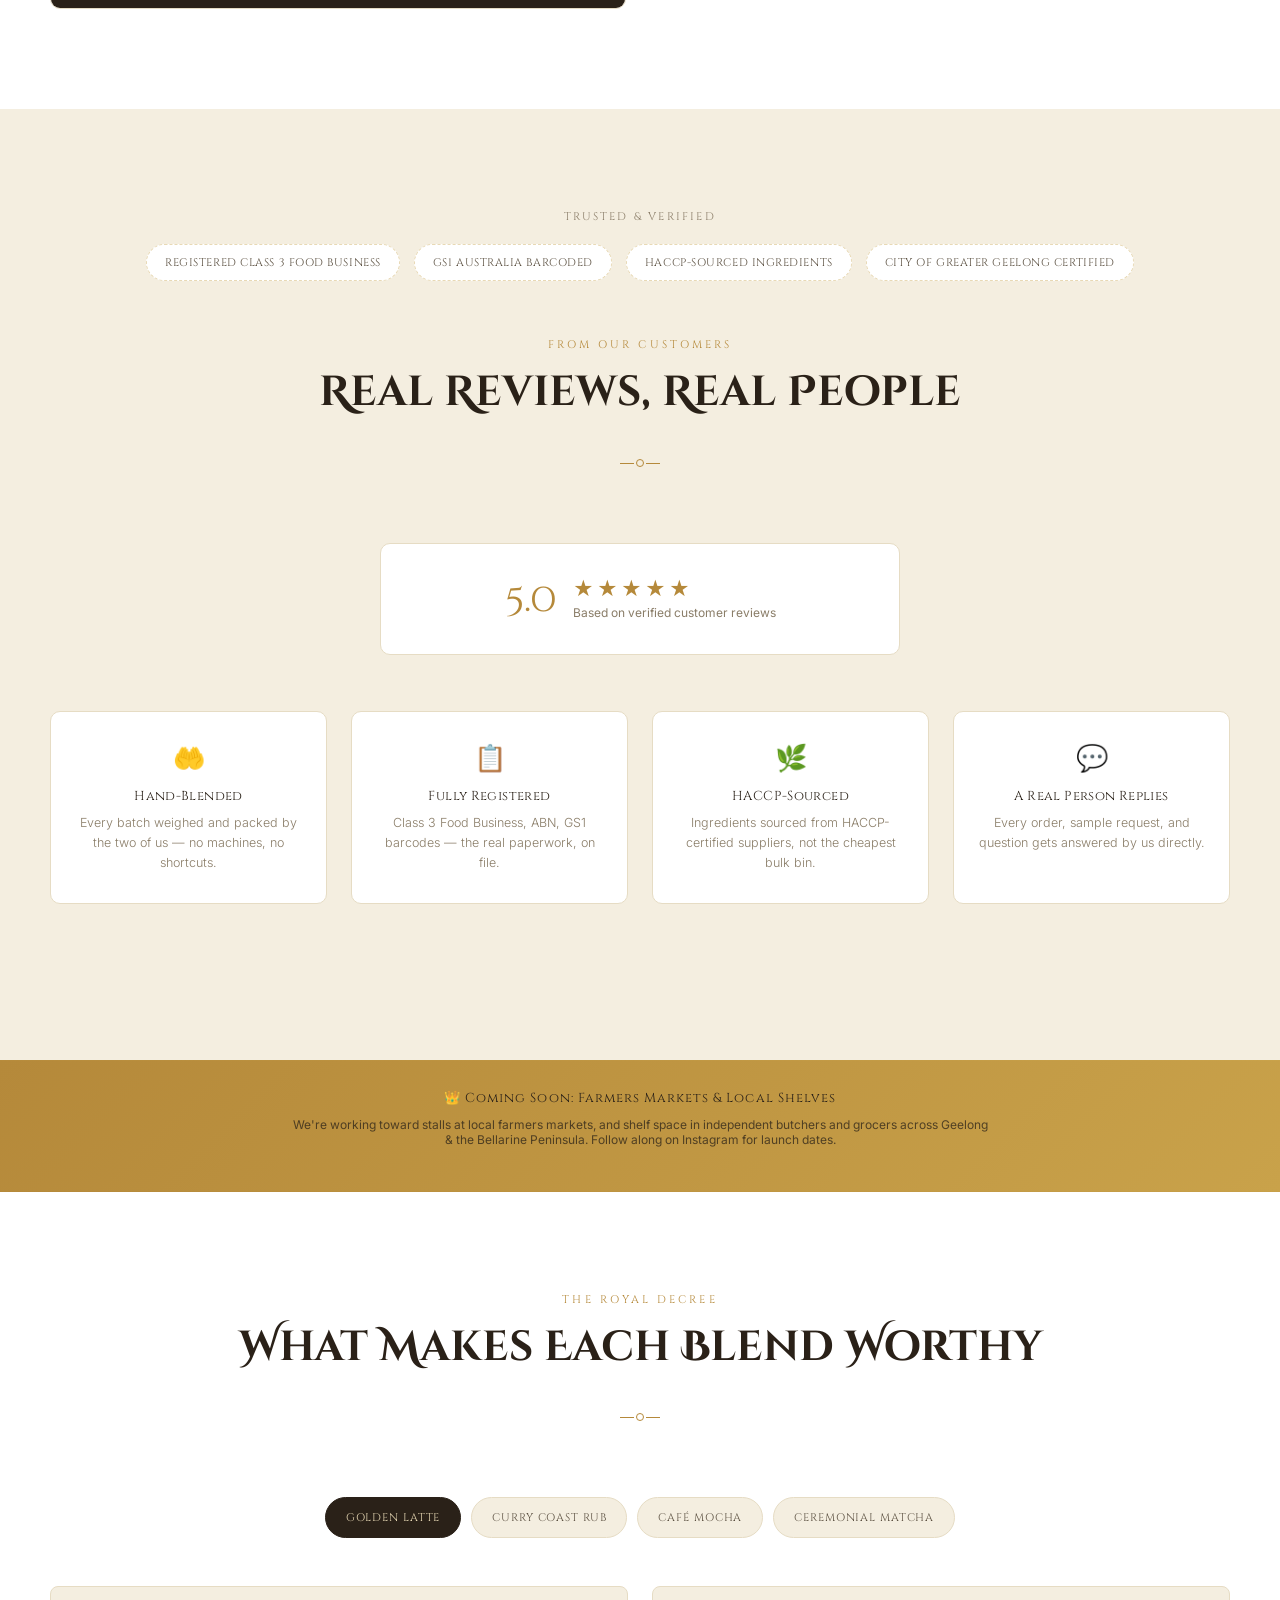
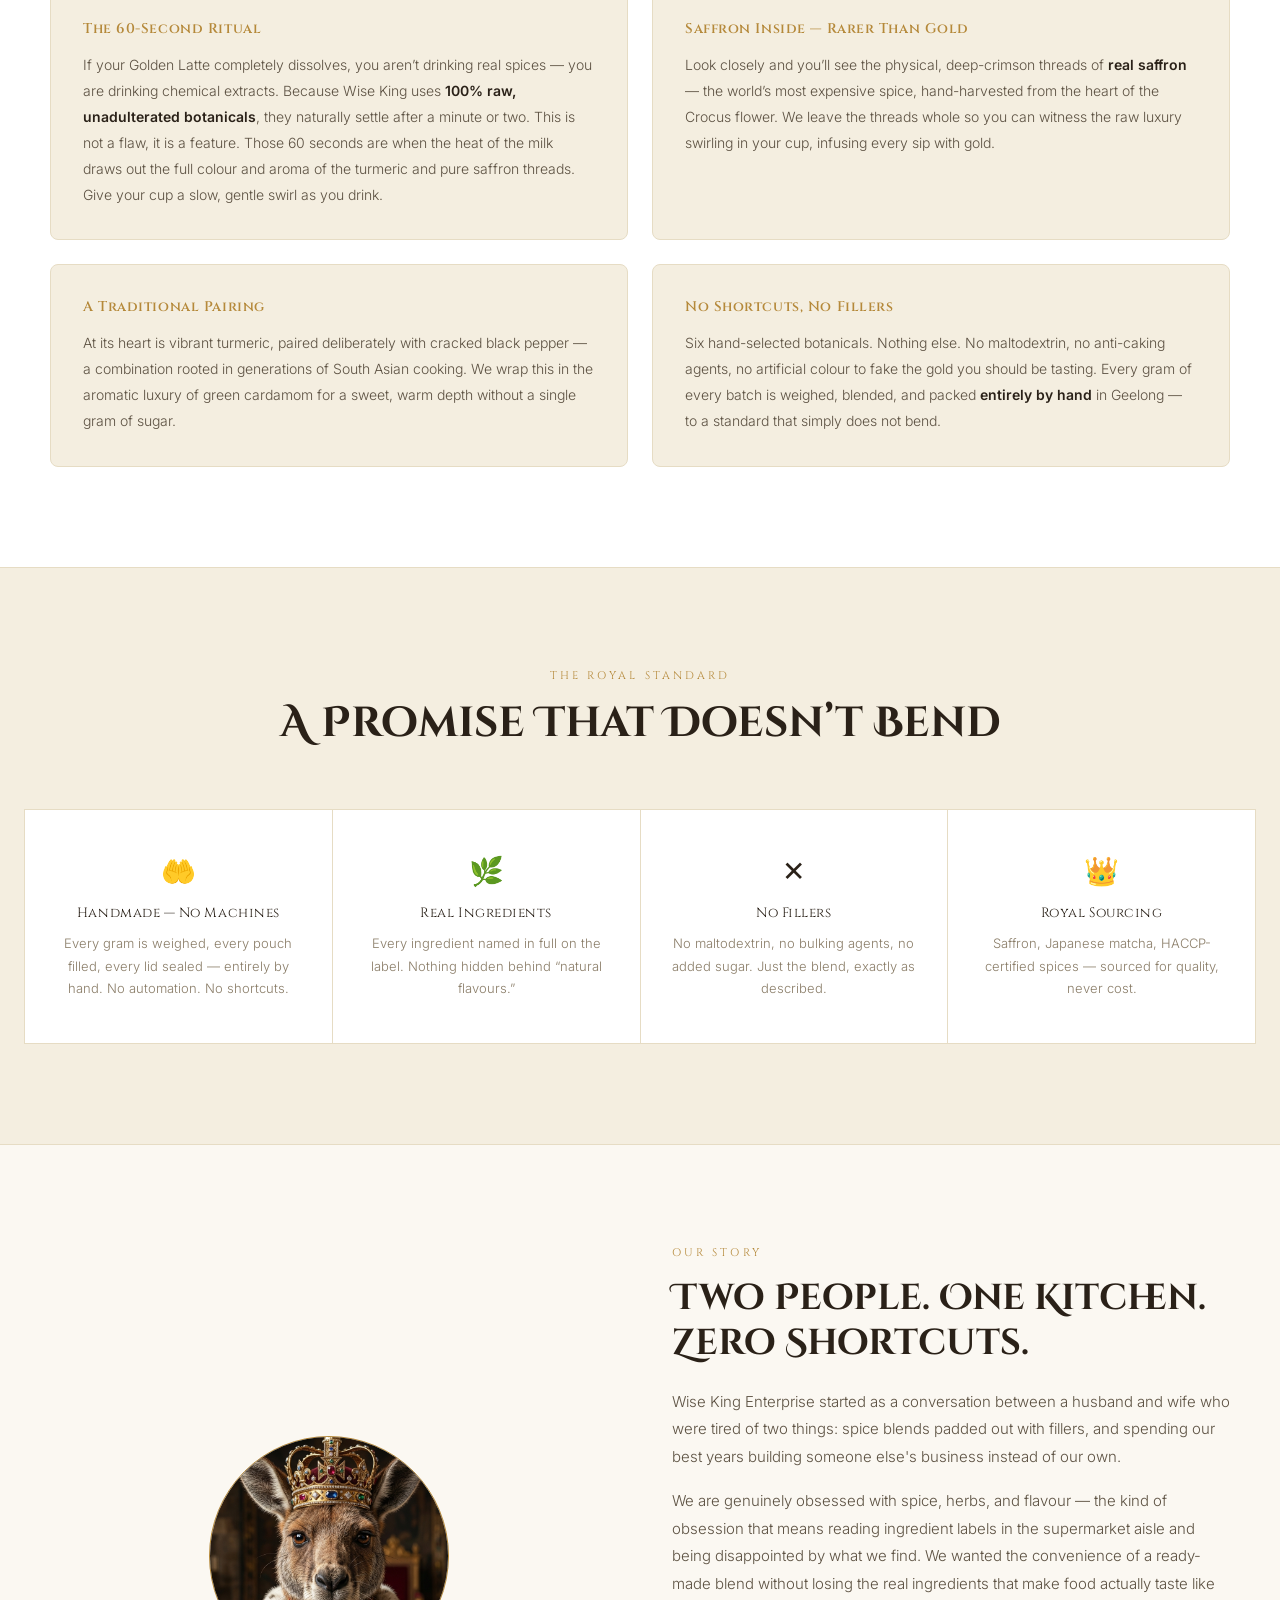
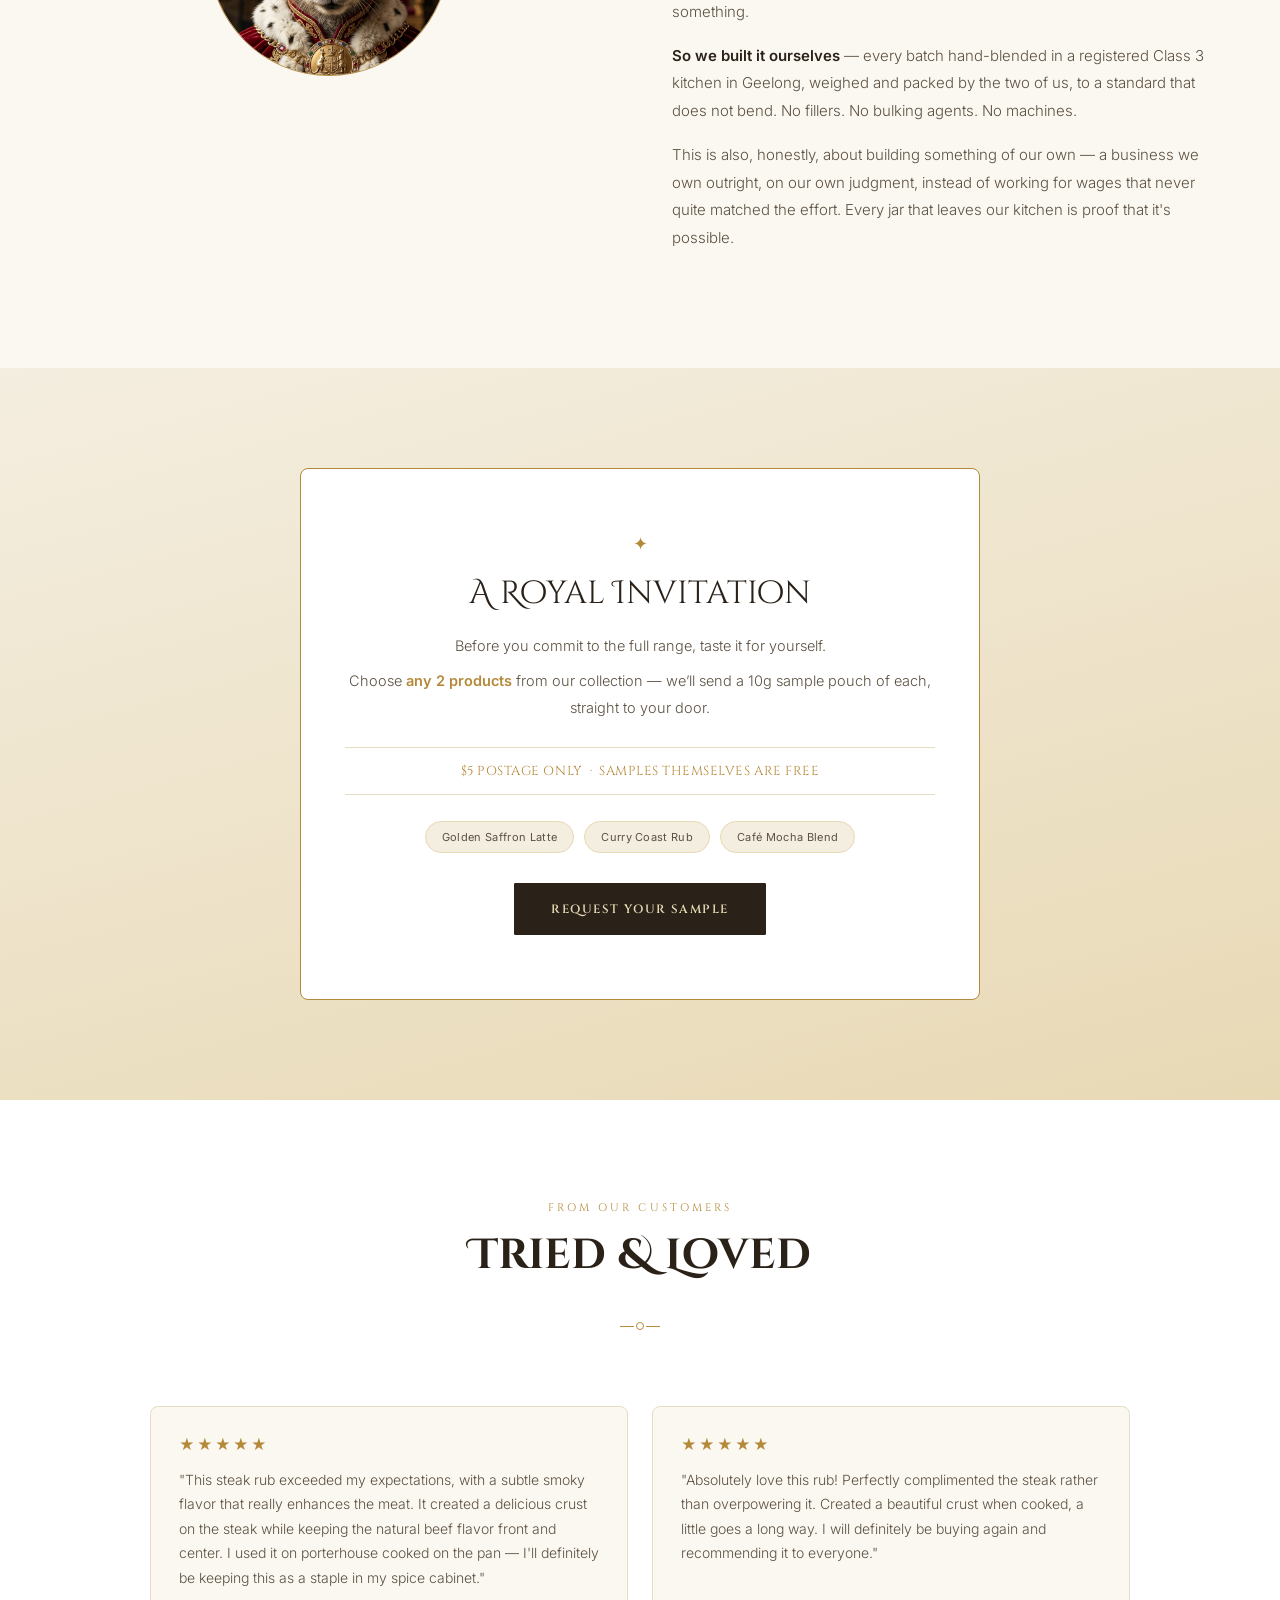
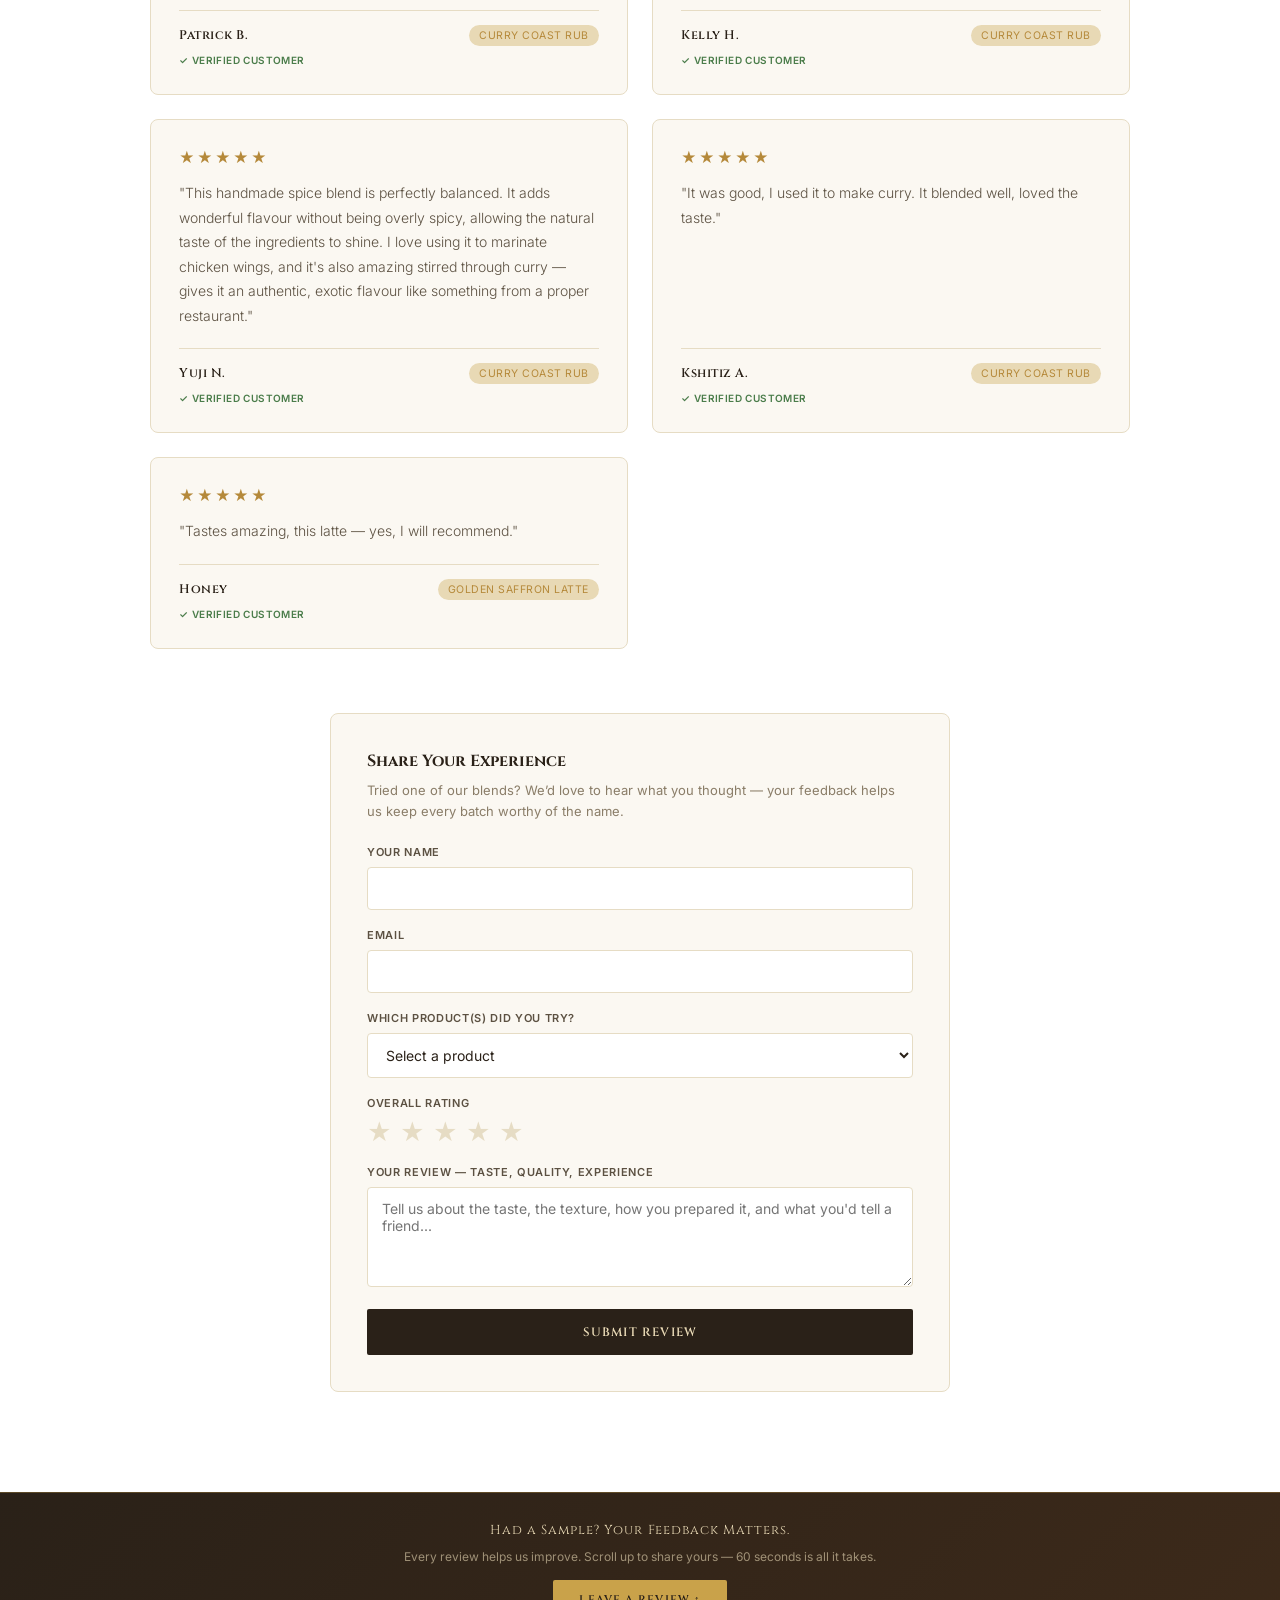
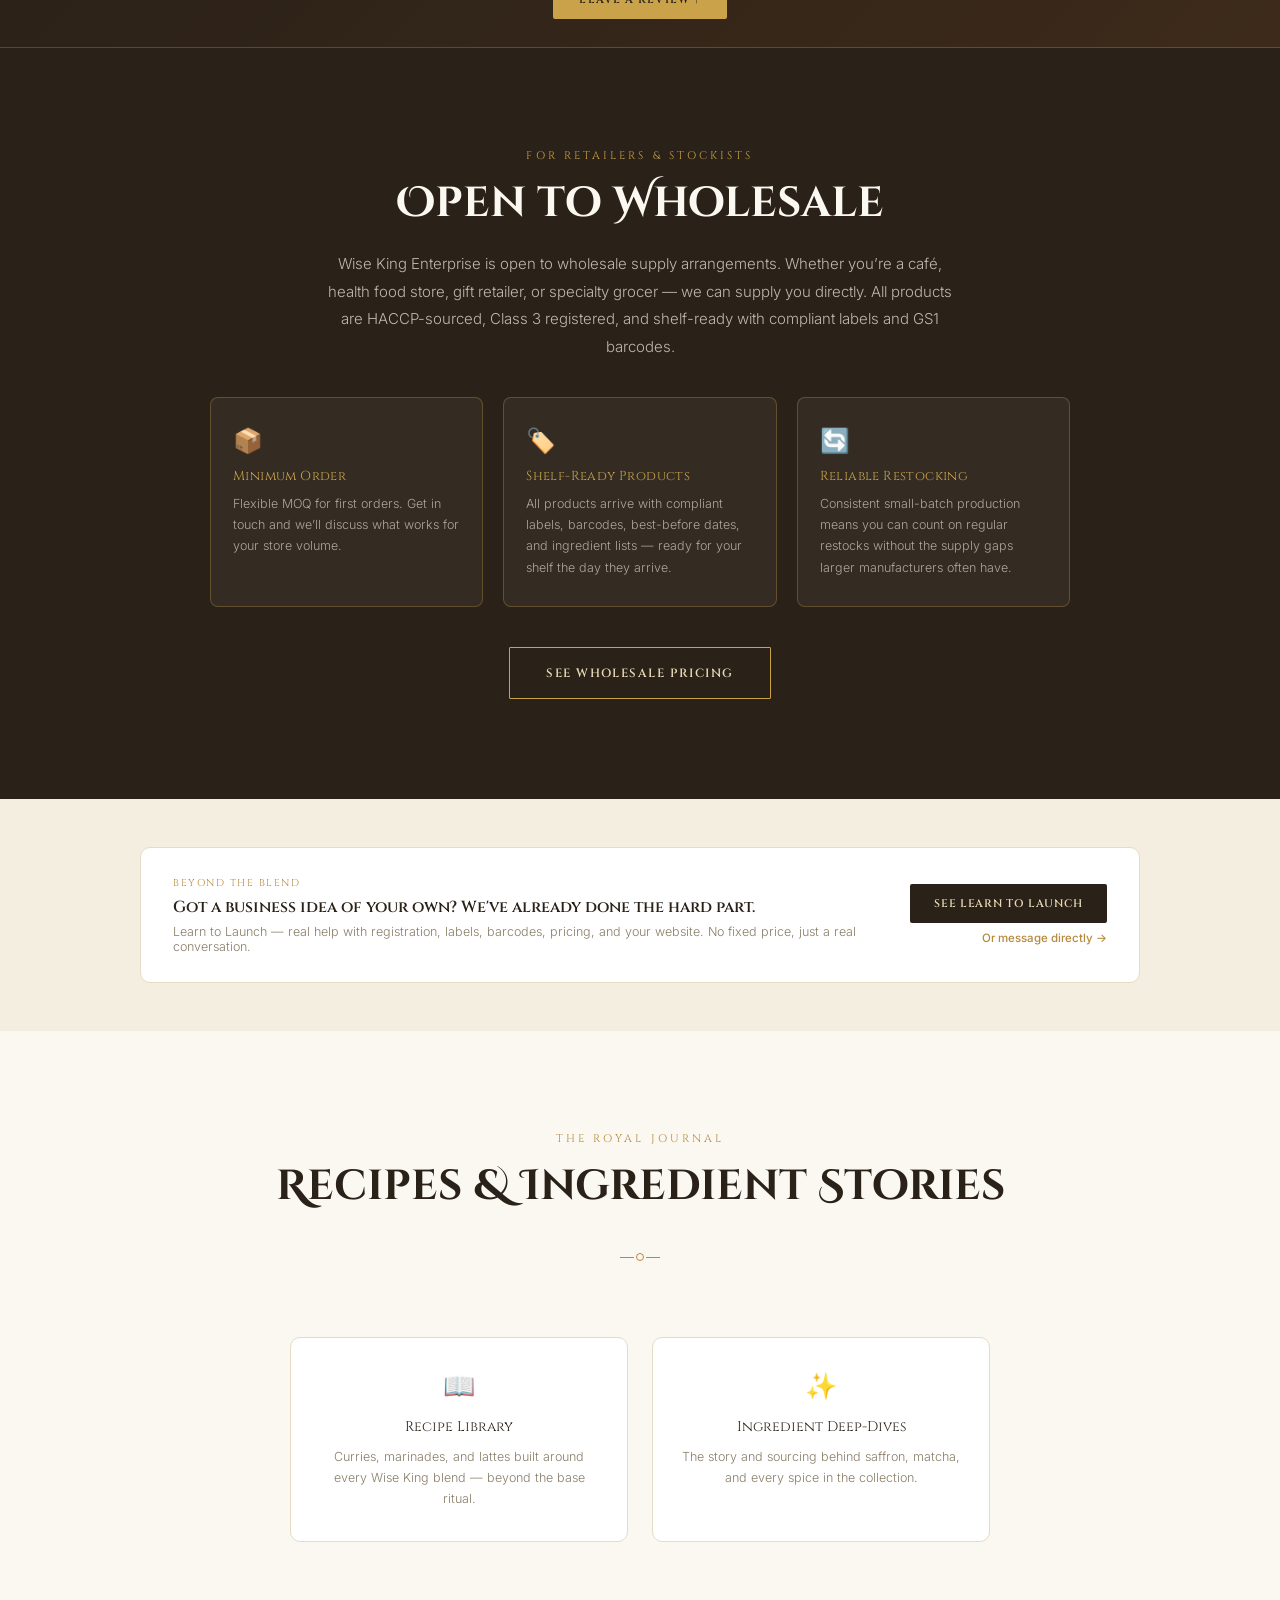
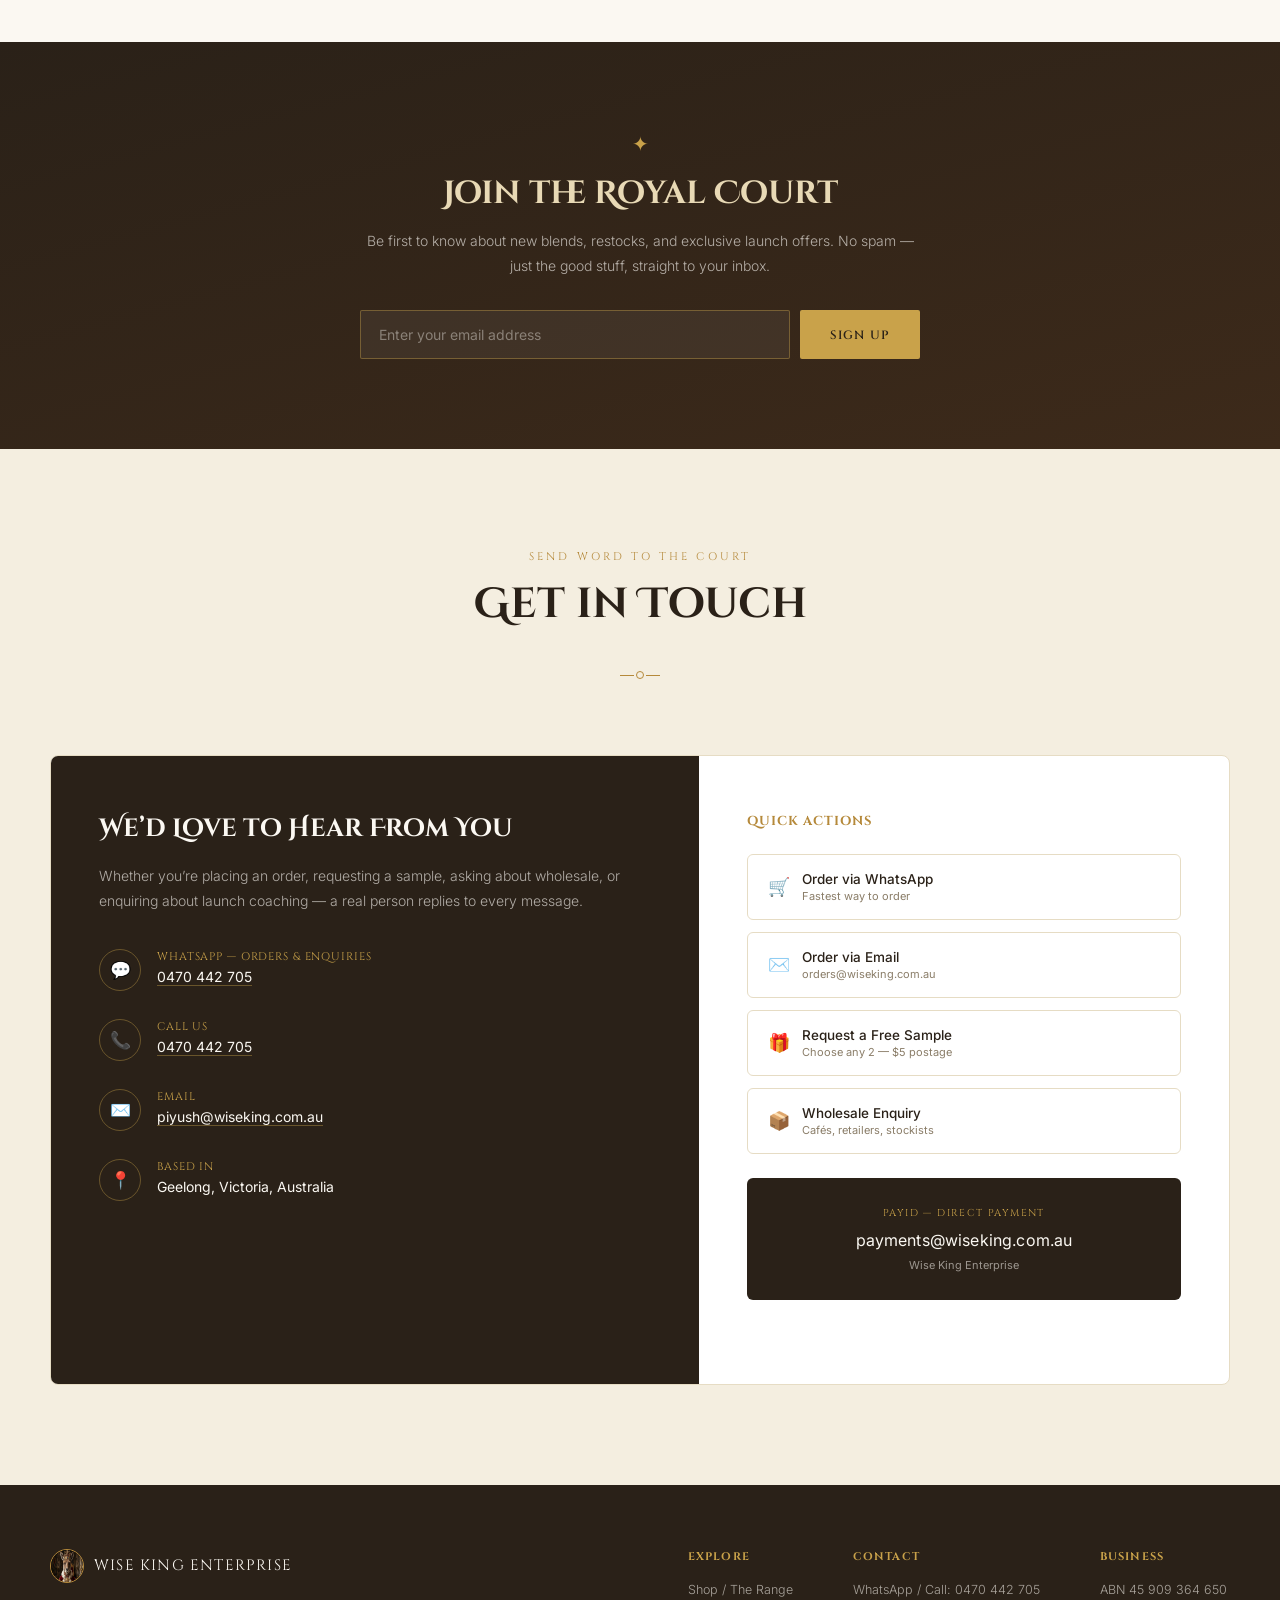
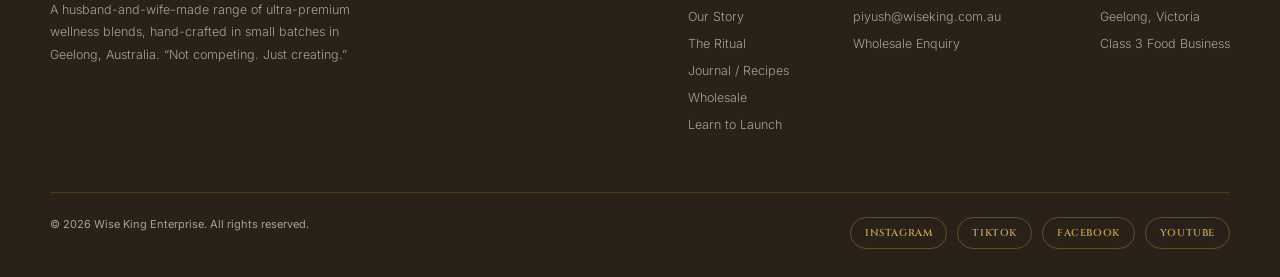
==== commit da106e4e: "Update index.html" ====
--- a/index.html
+++ b/index.html
@@ -64,52 +64,6 @@
 .mobile-menu.open{display:flex;}
 @media(max-width:1020px){.nav-links{display:none;}.burger{display:flex;}}
 
-/* ── CUSTOM CART (Shopify Storefront Cart API — no third-party embed) ── */
-.cart-icon-wrap{display:flex;align-items:center;margin-left:12px;}
-.cart-toggle-btn{position:relative;display:flex;align-items:center;justify-content:center;width:40px;height:40px;border-radius:50%;border:1px solid var(--line);background:var(--paper);cursor:pointer;transition:all .25s ease;}
-.cart-toggle-btn:hover{border-color:var(--gold);background:var(--cream);}
-.cart-toggle-btn svg{width:18px;height:18px;stroke:var(--ink);}
-.cart-count-badge{position:absolute;top:-6px;right:-6px;min-width:18px;height:18px;padding:0 4px;border-radius:9px;background:var(--gold);color:#fff;font-size:10px;font-weight:700;display:flex;align-items:center;justify-content:center;font-family:'Inter',sans-serif;}
-.cart-count-badge.hidden{display:none;}
-
-.cart-overlay{position:fixed;inset:0;background:rgba(42,33,24,0.5);opacity:0;pointer-events:none;transition:opacity .3s ease;z-index:400;}
-.cart-overlay.open{opacity:1;pointer-events:auto;}
-
-.cart-drawer{position:fixed;top:0;right:0;height:100vh;width:420px;max-width:92vw;background:var(--paper);z-index:401;transform:translateX(100%);transition:transform .35s cubic-bezier(.4,0,.2,1);display:flex;flex-direction:column;box-shadow:-10px 0 40px rgba(42,33,24,0.25);}
-.cart-drawer.open{transform:translateX(0);}
-.cart-drawer-header{display:flex;align-items:center;justify-content:space-between;padding:22px 24px;border-bottom:1px solid var(--line);}
-.cart-drawer-title{font-family:'Cinzel Decorative',serif;font-size:18px;color:var(--ink);}
-.cart-close-btn{background:none;border:none;font-size:24px;line-height:1;color:var(--ink-soft);cursor:pointer;padding:4px 8px;}
-.cart-close-btn:hover{color:var(--gold);}
-.cart-lines{flex:1;overflow-y:auto;padding:12px 24px;}
-.cart-empty{text-align:center;padding:60px 20px;color:var(--text-dim);font-size:14px;}
-.cart-line{display:flex;gap:14px;padding:18px 0;border-bottom:1px solid var(--line);}
-.cart-line-img{width:64px;height:64px;border-radius:6px;object-fit:cover;background:var(--cream);flex-shrink:0;}
-.cart-line-info{flex:1;display:flex;flex-direction:column;gap:6px;}
-.cart-line-title{font-family:'Cinzel',serif;font-size:13px;color:var(--ink);}
-.cart-line-price{font-size:12.5px;color:var(--gold);font-weight:600;}
-.cart-line-controls{display:flex;align-items:center;gap:10px;margin-top:2px;}
-.cart-qty-stepper{display:flex;align-items:center;border:1px solid var(--line);border-radius:20px;overflow:hidden;}
-.cart-qty-btn{width:26px;height:26px;background:var(--cream);border:none;cursor:pointer;font-size:14px;color:var(--ink);display:flex;align-items:center;justify-content:center;}
-.cart-qty-btn:hover{background:var(--gold-pale);}
-.cart-qty-num{width:28px;text-align:center;font-size:13px;color:var(--ink);}
-.cart-line-remove{background:none;border:none;font-size:11px;letter-spacing:0.04em;text-transform:uppercase;color:var(--text-dim);cursor:pointer;text-decoration:underline;}
-.cart-line-remove:hover{color:#B52626;}
-.cart-drawer-footer{padding:22px 24px 26px;border-top:1px solid var(--line);background:var(--cream);}
-.cart-subtotal-row{display:flex;justify-content:space-between;align-items:center;font-family:'Cinzel',serif;font-size:15px;color:var(--ink);margin-bottom:8px;}
-.cart-shipping-note{font-size:11.5px;color:var(--text-dim);margin-bottom:16px;}
-.cart-checkout-btn{width:100%;font-family:'Cinzel',serif;font-size:12px;letter-spacing:0.1em;text-transform:uppercase;font-weight:600;background:var(--ink);color:var(--gold-pale);padding:16px;border:none;border-radius:2px;cursor:pointer;transition:all .25s ease;}
-.cart-checkout-btn:hover{background:var(--gold);color:var(--ink);}
-.cart-checkout-btn:disabled{opacity:0.5;cursor:not-allowed;}
-
-.pc-qty-add{display:flex;gap:10px;width:100%;flex-wrap:wrap;}
-.pc-qty-stepper{display:flex;align-items:center;border:1px solid rgba(201,162,74,0.4);border-radius:20px;overflow:hidden;background:rgba(251,248,242,0.06);}
-.pc-qty-btn{width:32px;height:32px;background:transparent;border:none;cursor:pointer;font-size:15px;color:var(--gold-pale);}
-.pc-qty-btn:hover{background:rgba(201,162,74,0.2);}
-.pc-qty-val{width:26px;text-align:center;font-size:13px;color:var(--gold-pale);}
-.pc-add-btn{flex:1;min-width:130px;border:none;cursor:pointer;}
-.pc-add-btn.added{background:#4a7c4a !important;color:#fff !important;}
-
 /* ── HERO V2 (Cinematic split) ── */
 .hero{background:radial-gradient(ellipse 120% 70% at 50% -10%,rgba(197,162,74,0.16),transparent 60%),linear-gradient(180deg,var(--cream) 0%,var(--ivory) 100%);padding:70px 24px 0;overflow:hidden;}
 .hero-inner{max-width:1240px;margin:0 auto;display:grid;grid-template-columns:1fr 1fr;gap:56px;align-items:center;}
@@ -216,8 +170,6 @@
 .pc-mocha .pc-btn-fill:hover{background:#6B3A14;color:#fff;}
 .pc-matcha .pc-btn-fill{background:#2D4A2D;color:#C8E6C9;}
 .pc-matcha .pc-btn-fill:hover{background:#3E6B3E;color:#fff;}
-.pc-velvet .pc-btn-fill{background:#3A1A5C;color:#D4B8F0;}
-.pc-velvet .pc-btn-fill:hover{background:#5C2A8A;color:#fff;}
 .pc-rubybeet .pc-btn-fill{background:#7A1E3D;color:#F0D4DE;}
 .pc-rubybeet .pc-btn-fill:hover{background:#A32A52;color:#fff;}
 .pc-turmeric .pc-btn-fill{background:#C9A24A;color:#2A2118;}
@@ -231,9 +183,6 @@
 .pc-btn-outline{background:transparent;color:rgba(232,217,181,0.75);border:1px solid rgba(201,162,74,0.4);}
 .pc-btn-outline:hover{border-color:var(--gold-bright);color:var(--gold-bright);}
 .pc-btn-disabled{background:rgba(232,217,181,0.08);color:rgba(232,217,181,0.35);border:1px solid rgba(201,162,74,0.15);cursor:not-allowed;flex:1;text-align:center;font-family:'Cinzel',serif;font-size:11px;letter-spacing:0.06em;text-transform:uppercase;font-weight:600;padding:13px 18px;border-radius:2px;min-width:120px;}
-.pc-velvet{grid-column:1/-1;}
-.pc-velvet .pc-photo{aspect-ratio:16/7;}
-.pc-buybutton-wrap{flex:1;min-width:140px;}
 
 /* ── TRUST / SOCIAL PROOF ── */
 .trust-section{background:var(--cream);}
@@ -460,12 +409,6 @@
       <a href="#contact">Contact</a>
       <a href="https://wa.me/61470442705" class="nav-cta">Order Now</a>
     </div>
-    <div class="cart-icon-wrap">
-      <button class="cart-toggle-btn" id="cartToggleBtn" aria-label="Open cart">
-        <svg viewBox="0 0 24 24" fill="none" stroke-width="1.8" stroke-linecap="round" stroke-linejoin="round"><path d="M6 2L3 6v14a2 2 0 002 2h14a2 2 0 002-2V6l-3-4z"/><path d="M3 6h18"/><path d="M16 10a4 4 0 01-8 0"/></svg>
-        <span class="cart-count-badge hidden" id="cartCount">0</span>
-      </button>
-    </div>
     <button class="burger" id="burgerBtn" aria-label="Open menu"><span></span><span></span><span></span></button>
   </div>
   <div class="mobile-menu" id="mobileMenu">
@@ -602,9 +545,9 @@
     </div>
     <div class="lore-panel active" id="lorepanel-latte">
       <div class="lore-cards">
-        <div class="lore-card"><div class="lore-card-title">The 60-Second Ritual</div><div class="lore-card-text">If your Golden Latte completely dissolves, you aren&rsquo;t drinking real spices — you are drinking chemical extracts. Because Wise King uses <strong>100% raw, unadulterated botanicals</strong>, they naturally settle after a minute or two. This is not a flaw, it is a feature. Those 60 seconds are when the heat of the milk unlocks the active curcumin and draws out the raw power of pure saffron threads.</div></div>
+        <div class="lore-card"><div class="lore-card-title">The 60-Second Ritual</div><div class="lore-card-text">If your Golden Latte completely dissolves, you aren&rsquo;t drinking real spices — you are drinking chemical extracts. Because Wise King uses <strong>100% raw, unadulterated botanicals</strong>, they naturally settle after a minute or two. This is not a flaw, it is a feature. Those 60 seconds are when the heat of the milk draws out the full colour and aroma of the turmeric and pure saffron threads. Give your cup a slow, gentle swirl as you drink.</div></div>
         <div class="lore-card"><div class="lore-card-title">Saffron Inside — Rarer Than Gold</div><div class="lore-card-text">Look closely and you&rsquo;ll see the physical, deep-crimson threads of <strong>real saffron</strong> — the world&rsquo;s most expensive spice, hand-harvested from the heart of the Crocus flower. We leave the threads whole so you can witness the raw luxury swirling in your cup, infusing every sip with gold.</div></div>
-        <div class="lore-card"><div class="lore-card-title">The Queen of Spices Meets the Double-Benefit Catalyst</div><div class="lore-card-text">At its heart is vibrant turmeric, paired deliberately with cracked black pepper — because a pinch of black pepper <strong>multiplies your body&rsquo;s ability to absorb turmeric&rsquo;s benefits by up to 2,000%</strong>. We wrap this in the aromatic luxury of green cardamom for a sweet, warm depth without a single gram of sugar.</div></div>
+        <div class="lore-card"><div class="lore-card-title">A Traditional Pairing</div><div class="lore-card-text">At its heart is vibrant turmeric, paired deliberately with cracked black pepper — a combination rooted in generations of South Asian cooking. We wrap this in the aromatic luxury of green cardamom for a sweet, warm depth without a single gram of sugar.</div></div>
         <div class="lore-card"><div class="lore-card-title">No Shortcuts, No Fillers</div><div class="lore-card-text">Six hand-selected botanicals. Nothing else. No maltodextrin, no anti-caking agents, no artificial colour to fake the gold you should be tasting. Every gram of every batch is weighed, blended, and packed <strong>entirely by hand</strong> in Geelong — to a standard that simply does not bend.</div></div>
       </div>
     </div>
@@ -628,11 +571,11 @@
       <div class="lore-cards">
         <div class="lore-card">
           <div class="lore-card-title">The Friction Test</div>
-          <div class="lore-card-text">Rub a pinch of our matcha between your fingers. It will <strong>completely disappear into your skin like silk</strong>, leaving no grain behind. That is the texture of true stone-milled luxury, and it is the fastest way to tell real ceremonial matcha from the rest. Most powders leave grit. Ours leaves nothing but vivid green.</div>
+          <div class="lore-card-text">Rub a pinch of our matcha between your fingers. It will <strong>completely disappear into your skin like silk</strong>, leaving no grain behind. That is the texture of true stone-milled quality, and it is the fastest way to tell real ceremonial matcha from the rest. Most powders leave grit. Ours leaves nothing but vivid green.</div>
         </div>
         <div class="lore-card">
-          <div class="lore-card-title">Uji, Kyoto — 350 Years of Mastery</div>
-          <div class="lore-card-text">Our matcha comes from <strong>Yamasan Co., Uji City, Kyoto</strong> — the most prestigious matcha-growing region in Japan, with over 800 years of cultivation history. Produced in collaboration with local tea masters on a <strong>350-year-old protected tea plantation</strong>, blessed with the ideal climate, soil, and altitude for ceremonial-grade tea. Not just Japanese matcha. Uji matcha — the origin that defines the standard.</div>
+          <div class="lore-card-title">Uji, Kyoto — 350 Years of Cultivation</div>
+          <div class="lore-card-text">Our matcha comes from <strong>Yamasan Co., Uji City, Kyoto</strong> — the most prestigious matcha-growing region in Japan, with over 800 years of cultivation history. Produced on a <strong>350-year-old protected tea plantation</strong>, blessed with the ideal climate, soil, and altitude for ceremonial-grade tea. Not just Japanese matcha. Uji matcha — the origin that defines the standard.</div>
         </div>
         <div class="lore-card">
           <div class="lore-card-title">Lab-Tested. Certified Clean.</div>
@@ -1024,36 +967,15 @@
 </script>
 
 <!-- ══════════════════════════════════════════════════════════ -->
-<!-- WISE KING ENGINE — Products + Cart, built on Shopify's      -->
-<!-- current, supported Storefront Cart API.                     -->
-<!--                                                                -->
-<!-- TO ADD A NEW PRODUCT: add ONE object to PRODUCTS_CONFIG below. -->
+<!-- WISE KING PRODUCT ENGINE — Square Payment Links.             -->
+<!-- Each product's "Buy Now" opens its own Square checkout page  -->
+<!-- in a new tab. To add a new product: add ONE object below.    -->
 <!-- ══════════════════════════════════════════════════════════ -->
-<div id="cartOverlay" class="cart-overlay"></div>
-<aside id="cartDrawer" class="cart-drawer" aria-hidden="true">
-  <div class="cart-drawer-header">
-    <span class="cart-drawer-title">Your Cart</span>
-    <button id="cartCloseBtn" class="cart-close-btn" aria-label="Close cart">&times;</button>
-  </div>
-  <div id="cartLines" class="cart-lines">
-    <div class="cart-empty">Your cart is empty.</div>
-  </div>
-  <div class="cart-drawer-footer">
-    <div class="cart-subtotal-row"><span>Subtotal</span><span id="cartSubtotal">$0.00</span></div>
-    <p class="cart-shipping-note">Free shipping Australia-wide on orders over $49.99</p>
-    <button id="cartCheckoutBtn" class="cart-checkout-btn" disabled>Checkout</button>
-  </div>
-</aside>
-
 <script>
-/* ─────────────────────────────────────────────
-   1. PRODUCT CATALOGUE — single source of truth.
-   Add / edit products here only.
-───────────────────────────────────────────── */
 const PRODUCTS_CONFIG = [
   {
     key: 'latte',
-    productId: '10491198406837',
+    squareLink: 'https://square.link/u/QPeIS3B5',
     name: 'Golden Saffron Latte',
     tagline: '"Saffron inside — rarer than gold, in every batch."',
     price: 24.99,
@@ -1070,7 +992,7 @@
   },
   {
     key: 'curry',
-    productId: '10491200110773',
+    squareLink: 'https://square.link/u/nI9EEuG6',
     name: 'Curry Coast Rub',
     tagline: '"Twelve spices. Like the Twelve Apostles — each one essential."',
     price: 12.99,
@@ -1087,7 +1009,7 @@
   },
   {
     key: 'mocha',
-    productId: '10491203256501',
+    squareLink: 'https://square.link/u/789Zzm23',
     name: 'Café Mocha Blend',
     tagline: '"Premium coffee meets dark cocoa — no sugar, no shortcuts."',
     price: 15.99,
@@ -1104,33 +1026,34 @@
   },
   {
     key: 'matcha',
-    productId: 'REPLACE-WITH-SHOPIFY-MATCHA-ID',
+    squareLink: 'https://square.link/u/IuYLeILH',
     name: 'Ceremonial Matcha',
     tagline: '"Stone-milled in Japan — the birthplace of matcha."',
     price: 39.99,
     weight: '30g',
     weightLabel: '/ 30g pouch',
     image: 'NewMatcha.jpg',
-    badge: 'Back in Stock',
+    badge: 'Sold Out — Waitlist Open',
+    badgeClass: 'sold-out-badge',
     ingredientPill: '✦ Uji, Kyoto Matcha',
     tags: ['Uji, Kyoto', 'JAS Organic', 'Lab Tested', 'Vegan &amp; GF'],
-    cardClass: 'pc-matcha',
-    whatsappText: 'Hi Piyush, I want to order the Ceremonial Matcha please.',
+    cardClass: 'pc-matcha sold-out',
     ritualKey: 'matcha',
-    soldOut: false
+    soldOut: true,
+    notifyEmailSubject: 'Waitlist%20-%20Ceremonial%20Matcha'
   },
   {
     key: 'rubybeet',
-    productId: 'REPLACE-WITH-SHOPIFY-RUBYBEET-ID',
+    squareLink: 'https://square.link/u/ZYCcwU22',
     name: 'Ruby Beet Latte',
     tagline: '"Earth\'s ruby jewel — beetroot, warmed by ginger and cardamom."',
     price: 14.99,
-    weight: '45g',
-    weightLabel: '/ 45g jar',
+    weight: '50g',
+    weightLabel: '/ 50g pouch',
     image: 'rblattep.png',
     badge: 'New',
     ingredientPill: '✦ Real Beetroot',
-    tags: ['No Caffeine', 'No Added Sugar', 'Handmade'],
+    tags: ['Plant-Based', 'No Added Sugar', 'Handmade'],
     cardClass: 'pc-rubybeet',
     whatsappText: 'Hi Piyush, I want to order the Ruby Beet Latte please.',
     ritualKey: 'rubybeet',
@@ -1138,7 +1061,7 @@
   },
   {
     key: 'turmeric',
-    productId: 'REPLACE-WITH-SHOPIFY-TURMERIC-ID',
+    squareLink: 'https://square.link/u/RswrEFdS',
     name: 'Organic Turmeric Powder',
     tagline: '"Pure turmeric. Nothing else. Golden, earthy, unfiltered."',
     price: 11.99,
@@ -1155,7 +1078,7 @@
   },
   {
     key: 'spinach',
-    productId: 'REPLACE-WITH-SHOPIFY-SPINACH-ID',
+    squareLink: 'https://square.link/u/jGgkRuBh',
     name: 'Organic Spinach Powder',
     tagline: '"Concentrated greens, stripped back to one ingredient."',
     price: 11.99,
@@ -1172,7 +1095,7 @@
   },
   {
     key: 'beetroot',
-    productId: 'REPLACE-WITH-SHOPIFY-BEETROOT-ID',
+    squareLink: 'https://square.link/u/xUXpgzuJ',
     name: 'Organic Beetroot Powder',
     tagline: '"Vivid, earthy beetroot — nothing added, nothing hidden."',
     price: 11.99,
@@ -1189,7 +1112,7 @@
   },
   {
     key: 'curryonthego',
-    productId: 'REPLACE-WITH-SHOPIFY-CURRYONTHEGO-ID',
+    squareLink: 'https://square.link/u/HdjMZT2h',
     name: 'The Curry (On The Go)',
     tagline: '"One jar, every curry — just add water and fry."',
     price: 13.99,
@@ -1197,8 +1120,8 @@
     weightLabel: '/ 120g bag',
     image: 'thecurryp.JPG',
     badge: 'New',
-    ingredientPill: '✦ 12 Whole Spices',
-    tags: ['No Salt Added', '12 Spices', 'Handmade'],
+    ingredientPill: '✦ 10 Whole Spices',
+    tags: ['No Salt Added', '10 Spices', 'Handmade'],
     cardClass: 'pc-curryonthego',
     whatsappText: 'Hi Piyush, I want to order The Curry (On The Go) please.',
     ritualKey: 'curryonthego',
@@ -1206,266 +1129,17 @@
   }
 ];
 
-/* ─────────────────────────────────────────────
-   2. SHOPIFY STOREFRONT CART API CONFIG
-───────────────────────────────────────────── */
-const SHOP_DOMAIN = 'hmfrhb-nb.myshopify.com';
-const STOREFRONT_TOKEN = '3d4441b139fbd67f3300852feab77068';
-const API_VERSION = '2025-10';
-const GRAPHQL_URL = `https://${SHOP_DOMAIN}/api/${API_VERSION}/graphql.json`;
-
-async function shopifyFetch(query, variables) {
-  try {
-    const res = await fetch(GRAPHQL_URL, {
-      method: 'POST',
-      headers: {
-        'Content-Type': 'application/json',
-        'X-Shopify-Storefront-Access-Token': STOREFRONT_TOKEN
-      },
-      body: JSON.stringify({ query, variables })
-    });
-    const json = await res.json();
-    if (json.errors) { console.error('Shopify GraphQL error:', json.errors); return null; }
-    return json.data;
-  } catch (err) {
-    console.error('Shopify fetch failed:', err);
-    return null;
-  }
-}
-
-const CART_FIELDS = `
-  id
-  checkoutUrl
-  cost { subtotalAmount { amount currencyCode } }
-  lines(first: 50) {
-    edges {
-      node {
-        id
-        quantity
-        merchandise {
-          ... on ProductVariant {
-            id
-            title
-            price { amount currencyCode }
-            image { url }
-            product { title }
-          }
-        }
-      }
-    }
-  }
-`;
-
-/* ─────────────────────────────────────────────
-   3. VARIANT RESOLUTION
-───────────────────────────────────────────── */
-const variantCache = {};
-
-async function resolveVariantId(productId) {
-  if (!productId || productId.startsWith('REPLACE-')) return null;
-  if (variantCache[productId]) return variantCache[productId];
-  const query = `
-    query getVariant($id: ID!) {
-      product(id: $id) {
-        variants(first: 1) { edges { node { id } } }
-      }
-    }`;
-  const data = await shopifyFetch(query, { id: `gid://shopify/Product/${productId}` });
-  const variantId = data?.product?.variants?.edges?.[0]?.node?.id || null;
-  if (variantId) variantCache[productId] = variantId;
-  return variantId;
-}
-
-async function prefetchAllVariants() {
-  await Promise.all(
-    PRODUCTS_CONFIG.filter(p => !p.soldOut && p.productId).map(p => resolveVariantId(p.productId))
-  );
-}
-
-/* ─────────────────────────────────────────────
-   4. CART STATE
-───────────────────────────────────────────── */
-let currentCart = null;
-
-function getSavedCartId() {
-  try { return localStorage.getItem('wke_cart_id'); } catch (e) { return null; }
-}
-function saveCartId(id) {
-  try { localStorage.setItem('wke_cart_id', id); } catch (e) {}
-}
-
-async function loadExistingCart() {
-  const cartId = getSavedCartId();
-  if (!cartId) return;
-  const query = `query getCart($id: ID!) { cart(id: $id) { ${CART_FIELDS} } }`;
-  const data = await shopifyFetch(query, { id: cartId });
-  if (data?.cart) {
-    currentCart = data.cart;
-    renderCart();
-  } else {
-    try { localStorage.removeItem('wke_cart_id'); } catch (e) {}
-  }
-}
-
-async function createCartWithLine(variantId, quantity) {
-  const mutation = `
-    mutation cartCreate($lines: [CartLineInput!]) {
-      cartCreate(input: { lines: $lines }) {
-        cart { ${CART_FIELDS} }
-        userErrors { field message }
-      }
-    }`;
-  const data = await shopifyFetch(mutation, { lines: [{ merchandiseId: variantId, quantity }] });
-  const result = data?.cartCreate;
-  if (result?.userErrors?.length) { console.error(result.userErrors); return; }
-  if (result?.cart) {
-    currentCart = result.cart;
-    saveCartId(currentCart.id);
-    renderCart();
-  }
-}
-
-async function addLineToCart(variantId, quantity) {
-  if (!currentCart) { await createCartWithLine(variantId, quantity); return; }
-  const mutation = `
-    mutation cartLinesAdd($cartId: ID!, $lines: [CartLineInput!]!) {
-      cartLinesAdd(cartId: $cartId, lines: $lines) {
-        cart { ${CART_FIELDS} }
-        userErrors { field message }
-      }
-    }`;
-  const data = await shopifyFetch(mutation, { cartId: currentCart.id, lines: [{ merchandiseId: variantId, quantity }] });
-  const result = data?.cartLinesAdd;
-  if (result?.userErrors?.length) { console.error(result.userErrors); return; }
-  if (result?.cart) { currentCart = result.cart; renderCart(); }
-}
-
-async function updateLineQuantity(lineId, quantity) {
-  if (!currentCart) return;
-  if (quantity <= 0) { await removeLine(lineId); return; }
-  const mutation = `
-    mutation cartLinesUpdate($cartId: ID!, $lines: [CartLineUpdateInput!]!) {
-      cartLinesUpdate(cartId: $cartId, lines: $lines) {
-        cart { ${CART_FIELDS} }
-        userErrors { field message }
-      }
-    }`;
-  const data = await shopifyFetch(mutation, { cartId: currentCart.id, lines: [{ id: lineId, quantity }] });
-  const result = data?.cartLinesUpdate;
-  if (result?.userErrors?.length) { console.error(result.userErrors); return; }
-  if (result?.cart) { currentCart = result.cart; renderCart(); }
-}
-
-async function removeLine(lineId) {
-  if (!currentCart) return;
-  const mutation = `
-    mutation cartLinesRemove($cartId: ID!, $lineIds: [ID!]!) {
-      cartLinesRemove(cartId: $cartId, lineIds: $lineIds) {
-        cart { ${CART_FIELDS} }
-        userErrors { field message }
-      }
-    }`;
-  const data = await shopifyFetch(mutation, { cartId: currentCart.id, lineIds: [lineId] });
-  const result = data?.cartLinesRemove;
-  if (result?.userErrors?.length) { console.error(result.userErrors); return; }
-  if (result?.cart) { currentCart = result.cart; renderCart(); }
-}
-
-/* ─────────────────────────────────────────────
-   5. RENDERING — cart drawer + nav badge
-───────────────────────────────────────────── */
 function formatMoney(amount) {
   return '$' + parseFloat(amount).toFixed(2);
 }
 
-function renderCart() {
-  const linesEl = document.getElementById('cartLines');
-  const subtotalEl = document.getElementById('cartSubtotal');
-  const countEl = document.getElementById('cartCount');
-  const checkoutBtn = document.getElementById('cartCheckoutBtn');
-  const edges = currentCart?.lines?.edges || [];
-
-  if (!currentCart || edges.length === 0) {
-    linesEl.innerHTML = '<div class="cart-empty">Your cart is empty.</div>';
-    subtotalEl.textContent = formatMoney(0);
-    countEl.textContent = '0';
-    countEl.classList.add('hidden');
-    checkoutBtn.disabled = true;
-    return;
-  }
-
-  let totalQty = 0;
-  linesEl.innerHTML = edges.map(({ node }) => {
-    totalQty += node.quantity;
-    const m = node.merchandise;
-    const img = m.image?.url || '';
-    return `
-      <div class="cart-line" data-line-id="${node.id}">
-        ${img ? `<img class="cart-line-img" src="${img}" alt="${m.product.title}">` : `<div class="cart-line-img"></div>`}
-        <div class="cart-line-info">
-          <div class="cart-line-title">${m.product.title}</div>
-          <div class="cart-line-price">${formatMoney(m.price.amount)}</div>
-          <div class="cart-line-controls">
-            <div class="cart-qty-stepper">
-              <button class="cart-qty-btn" data-line-action="dec" data-line-id="${node.id}" data-qty="${node.quantity}">−</button>
-              <span class="cart-qty-num">${node.quantity}</span>
-              <button class="cart-qty-btn" data-line-action="inc" data-line-id="${node.id}" data-qty="${node.quantity}">+</button>
-            </div>
-            <button class="cart-line-remove" data-line-action="remove" data-line-id="${node.id}">Remove</button>
-          </div>
-        </div>
-      </div>`;
-  }).join('');
-
-  subtotalEl.textContent = formatMoney(currentCart.cost.subtotalAmount.amount);
-  countEl.textContent = totalQty;
-  countEl.classList.remove('hidden');
-  checkoutBtn.disabled = false;
-}
-
-document.getElementById('cartLines').addEventListener('click', (e) => {
-  const btn = e.target.closest('[data-line-action]');
-  if (!btn) return;
-  const lineId = btn.dataset.lineId;
-  const action = btn.dataset.lineAction;
-  if (action === 'inc') updateLineQuantity(lineId, parseInt(btn.dataset.qty) + 1);
-  if (action === 'dec') updateLineQuantity(lineId, parseInt(btn.dataset.qty) - 1);
-  if (action === 'remove') removeLine(lineId);
-});
-
-/* ─────────────────────────────────────────────
-   6. CART DRAWER OPEN / CLOSE
-───────────────────────────────────────────── */
-const cartDrawer = document.getElementById('cartDrawer');
-const cartOverlay = document.getElementById('cartOverlay');
-
-function openCart() {
-  cartDrawer.classList.add('open');
-  cartOverlay.classList.add('open');
-  cartDrawer.setAttribute('aria-hidden', 'false');
-}
-function closeCart() {
-  cartDrawer.classList.remove('open');
-  cartOverlay.classList.remove('open');
-  cartDrawer.setAttribute('aria-hidden', 'true');
-}
-document.getElementById('cartToggleBtn').addEventListener('click', openCart);
-document.getElementById('cartCloseBtn').addEventListener('click', closeCart);
-cartOverlay.addEventListener('click', closeCart);
-document.getElementById('cartCheckoutBtn').addEventListener('click', () => {
-  if (currentCart?.checkoutUrl) window.location.href = currentCart.checkoutUrl;
-});
-
-/* ─────────────────────────────────────────────
-   7. PRODUCT CARD RENDERING (data-driven)
-───────────────────────────────────────────── */
 function renderProductCard(p) {
   if (p.soldOut) {
     return `
-      <div class="product-card ${p.cardClass} sold-out reveal">
+      <div class="product-card ${p.cardClass} reveal">
         <div class="pc-photo">
           <img src="${p.image}" alt="Wise King ${p.name} — real product">
-          <span class="pc-badge sold-out-badge">${p.badge}</span>
+          <span class="pc-badge ${p.badgeClass || ''}">${p.badge}</span>
           <span class="pc-weight-pill">${p.weight}</span>
           <span class="pc-ingredient-pill">${p.ingredientPill}</span>
         </div>
@@ -1479,7 +1153,7 @@
           <div class="pc-tags">${p.tags.map(t => `<span class="pc-tag">${t}</span>`).join('')}</div>
           <div class="pc-actions">
             <span class="pc-btn-disabled">Currently Unavailable</span>
-            <a href="mailto:piyush@wiseking.com.au?subject=${p.notifyEmailSubject || 'Notify%20Me'}" class="pc-btn pc-btn-outline">Notify Me When Back</a>
+            <a href="mailto:piyush@wiseking.com.au?subject=${p.notifyEmailSubject || 'Notify%20Me'}" class="pc-btn pc-btn-outline">Join Waitlist</a>
             <a href="product.html?p=${p.key}" class="pc-btn pc-btn-outline">Ingredients &amp; Ritual</a>
           </div>
         </div>
@@ -1502,14 +1176,7 @@
         </div>
         <div class="pc-tags">${p.tags.map(t => `<span class="pc-tag">${t}</span>`).join('')}</div>
         <div class="pc-actions">
-          <div class="pc-qty-add">
-            <div class="pc-qty-stepper">
-              <button class="pc-qty-btn" data-qty-action="dec" data-key="${p.key}">−</button>
-              <span class="pc-qty-val" id="qty-${p.key}">1</span>
-              <button class="pc-qty-btn" data-qty-action="inc" data-key="${p.key}">+</button>
-            </div>
-            <button class="pc-btn pc-btn-fill pc-add-btn" data-add-key="${p.key}">Add to Cart</button>
-          </div>
+          <a href="${p.squareLink}" target="_blank" rel="noopener" class="pc-btn pc-btn-fill">Buy Now</a>
           <a href="https://wa.me/61470442705?text=${encodeURIComponent(p.whatsappText)}" class="pc-btn pc-btn-outline">WhatsApp Order</a>
           <a href="product.html?p=${p.key}" class="pc-btn pc-btn-outline">Ingredients &amp; Ritual</a>
         </div>
@@ -1520,60 +1187,14 @@
 function renderAllProductCards() {
   const grid = document.getElementById('productsGrid');
   grid.innerHTML = PRODUCTS_CONFIG.map(renderProductCard).join('');
-
   document.querySelectorAll('#productsGrid .reveal').forEach(el => revealObserver.observe(el));
-
-  grid.querySelectorAll('[data-qty-action]').forEach(btn => {
-    btn.addEventListener('click', () => {
-      const key = btn.dataset.key;
-      const valEl = document.getElementById(`qty-${key}`);
-      let val = parseInt(valEl.textContent);
-      if (btn.dataset.qtyAction === 'inc') val += 1;
-      if (btn.dataset.qtyAction === 'dec') val = Math.max(1, val - 1);
-      valEl.textContent = val;
-    });
-  });
-
-  grid.querySelectorAll('[data-add-key]').forEach(btn => {
-    btn.addEventListener('click', async () => {
-      const key = btn.dataset.addKey;
-      const product = PRODUCTS_CONFIG.find(p => p.key === key);
-      if (!product) return;
-      const qty = parseInt(document.getElementById(`qty-${key}`).textContent) || 1;
-      const originalText = btn.textContent;
-      btn.textContent = 'Adding…';
-      btn.disabled = true;
-      const variantId = await resolveVariantId(product.productId);
-      if (!variantId) {
-        btn.textContent = 'Unavailable';
-        setTimeout(() => { btn.textContent = originalText; btn.disabled = false; }, 1800);
-        return;
-      }
-      await addLineToCart(variantId, qty);
-      btn.textContent = 'Added ✓';
-      btn.classList.add('added');
-      document.getElementById(`qty-${key}`).textContent = '1';
-      setTimeout(() => { btn.textContent = originalText; btn.classList.remove('added'); btn.disabled = false; }, 1400);
-      openCart();
-    });
-  });
 }
 
-/* ─────────────────────────────────────────────
-   8. REVEAL-ON-SCROLL OBSERVER
-───────────────────────────────────────────── */
 const revealObserver = new IntersectionObserver(entries => {
   entries.forEach(e => { if (e.isIntersecting) e.target.classList.add('in'); });
 }, { threshold: 0.12 });
 
-/* ─────────────────────────────────────────────
-   9. INIT
-───────────────────────────────────────────── */
-(async function initWiseKingEngine() {
-  renderAllProductCards();
-  prefetchAllVariants();
-  await loadExistingCart();
-})();
+renderAllProductCards();
 </script>
 
 </body>
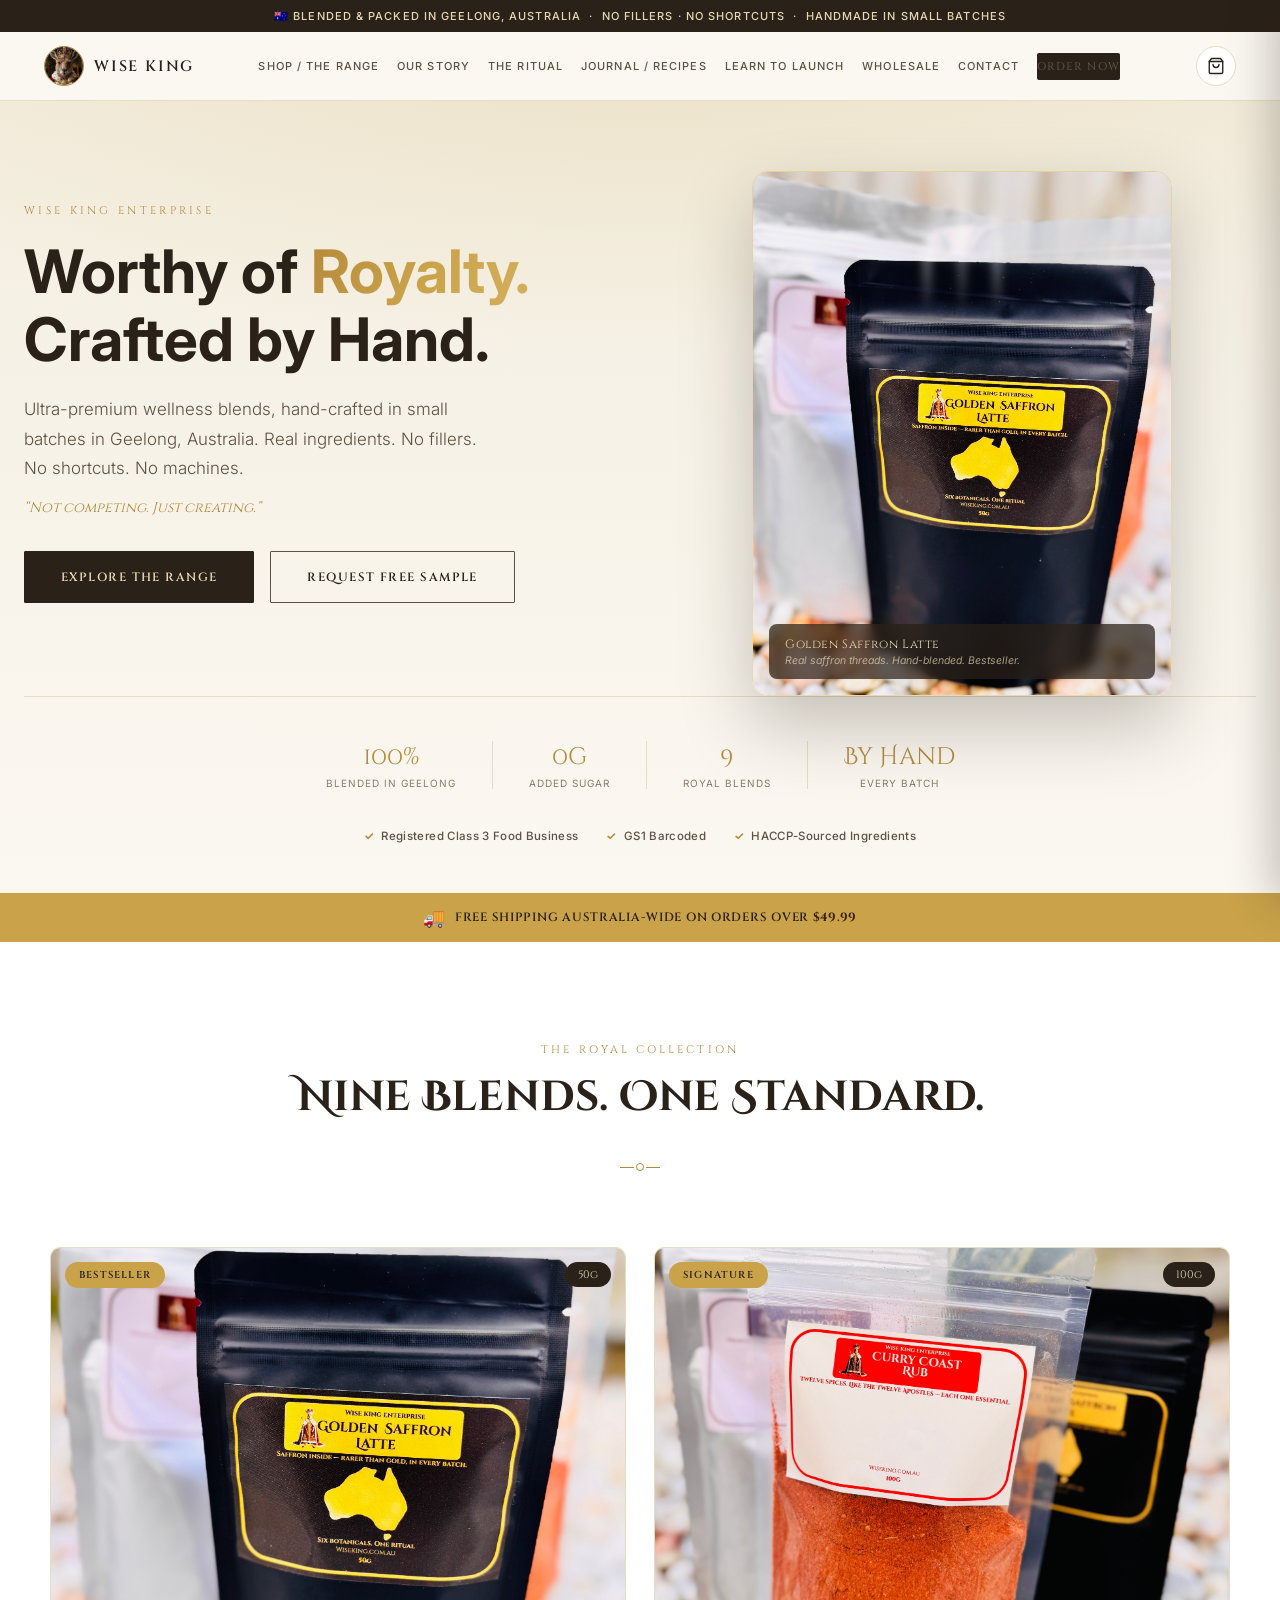
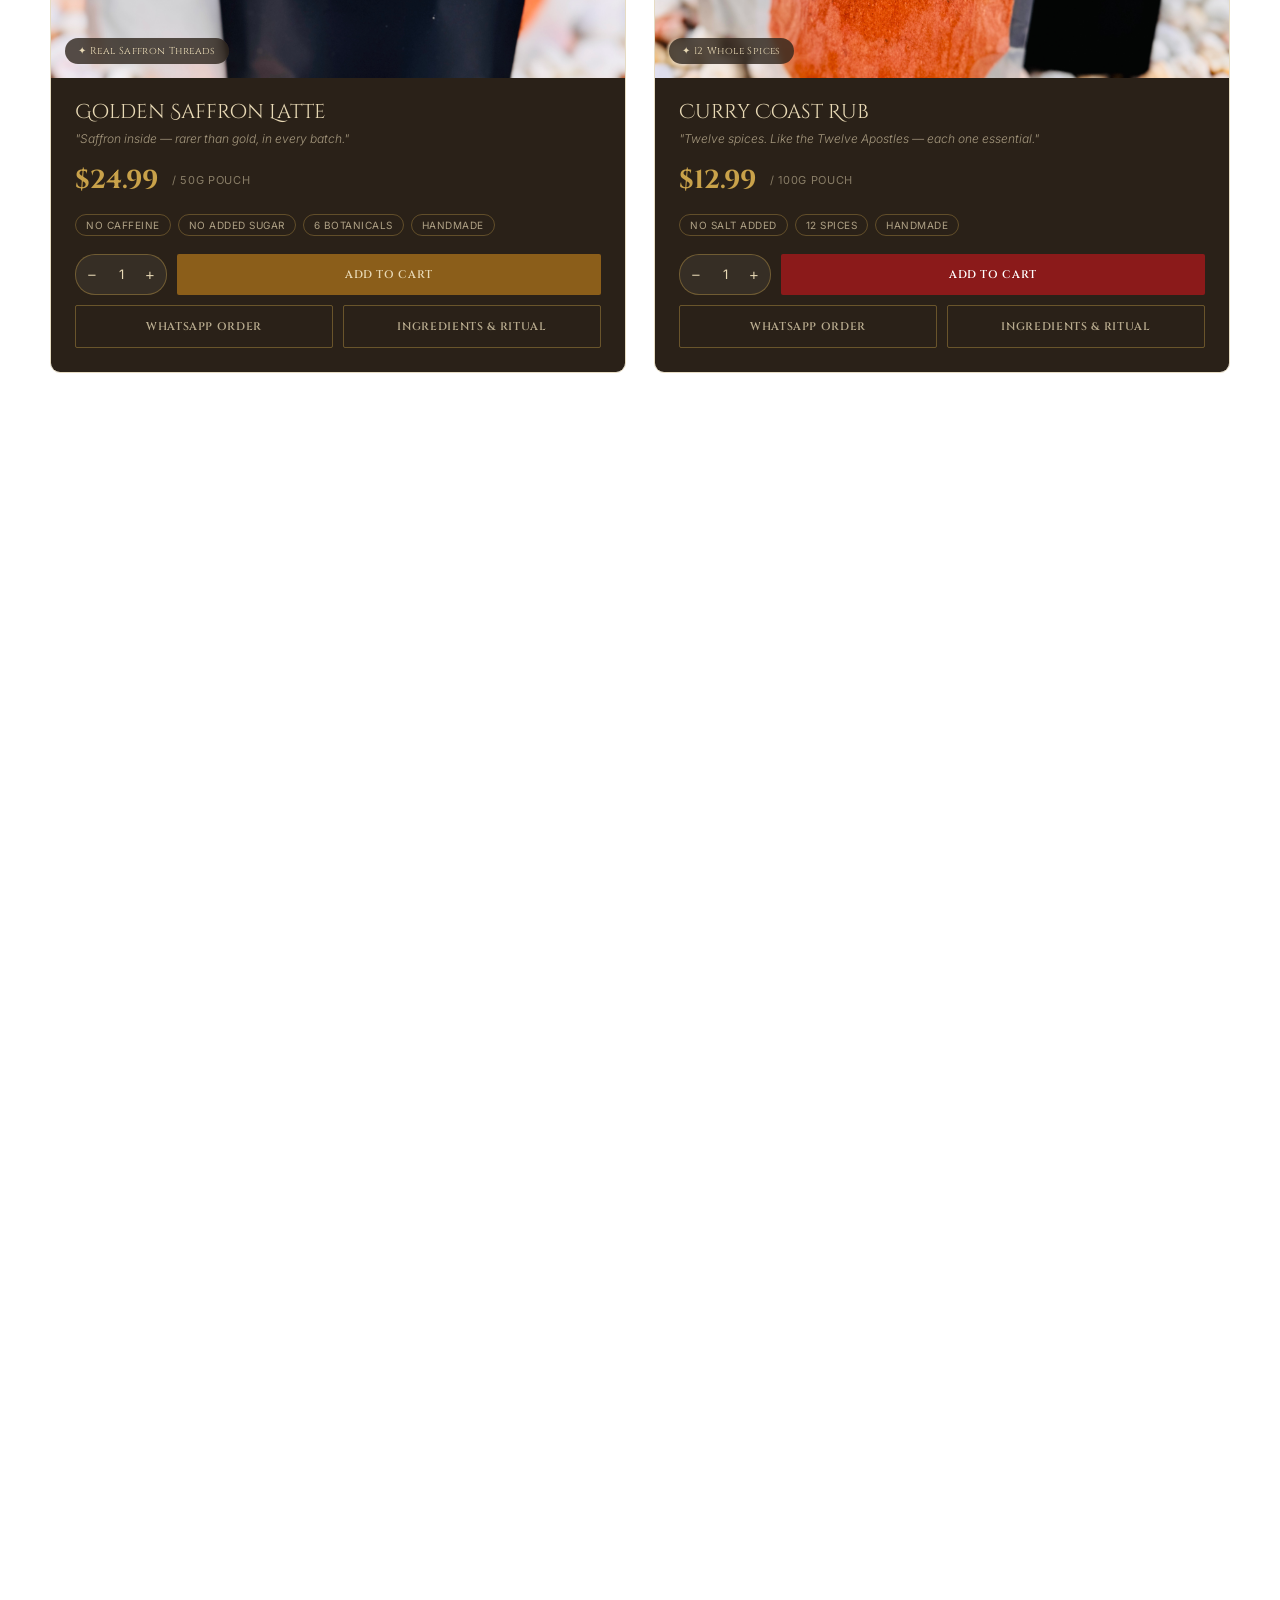
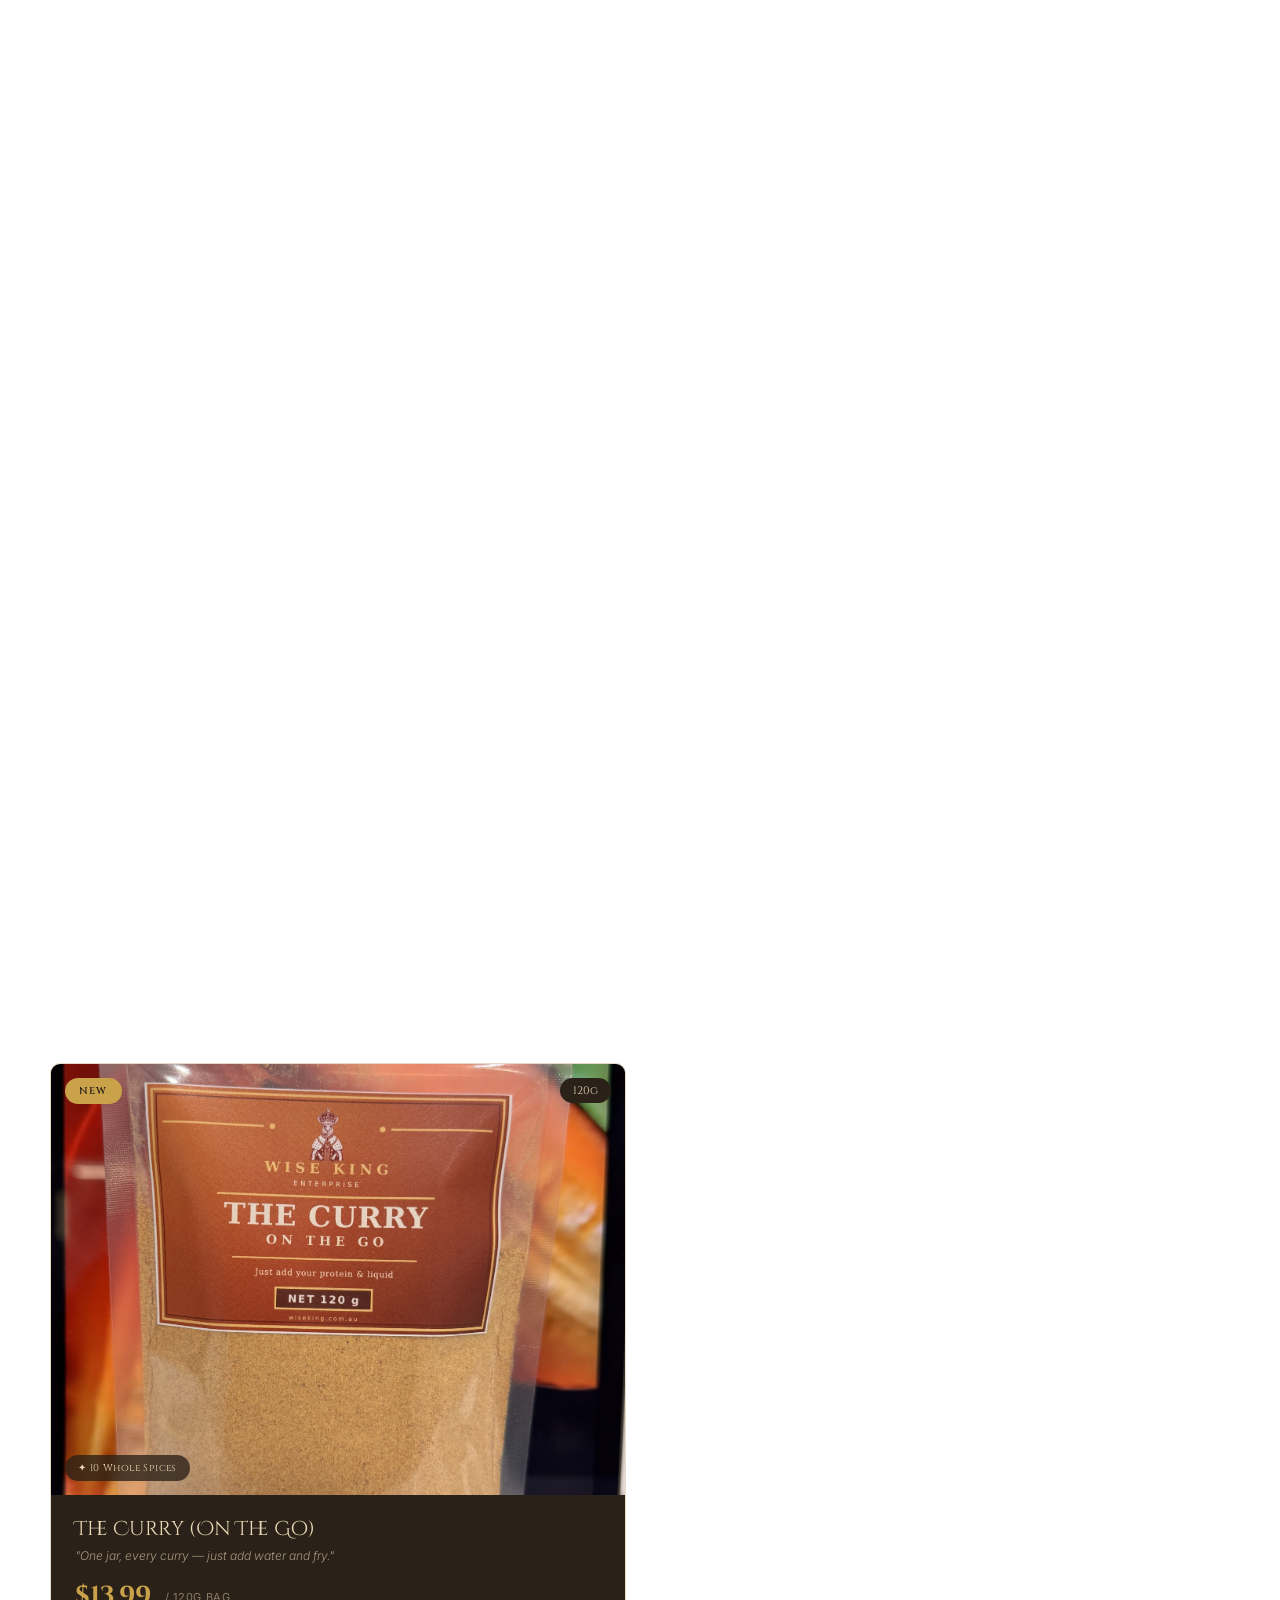
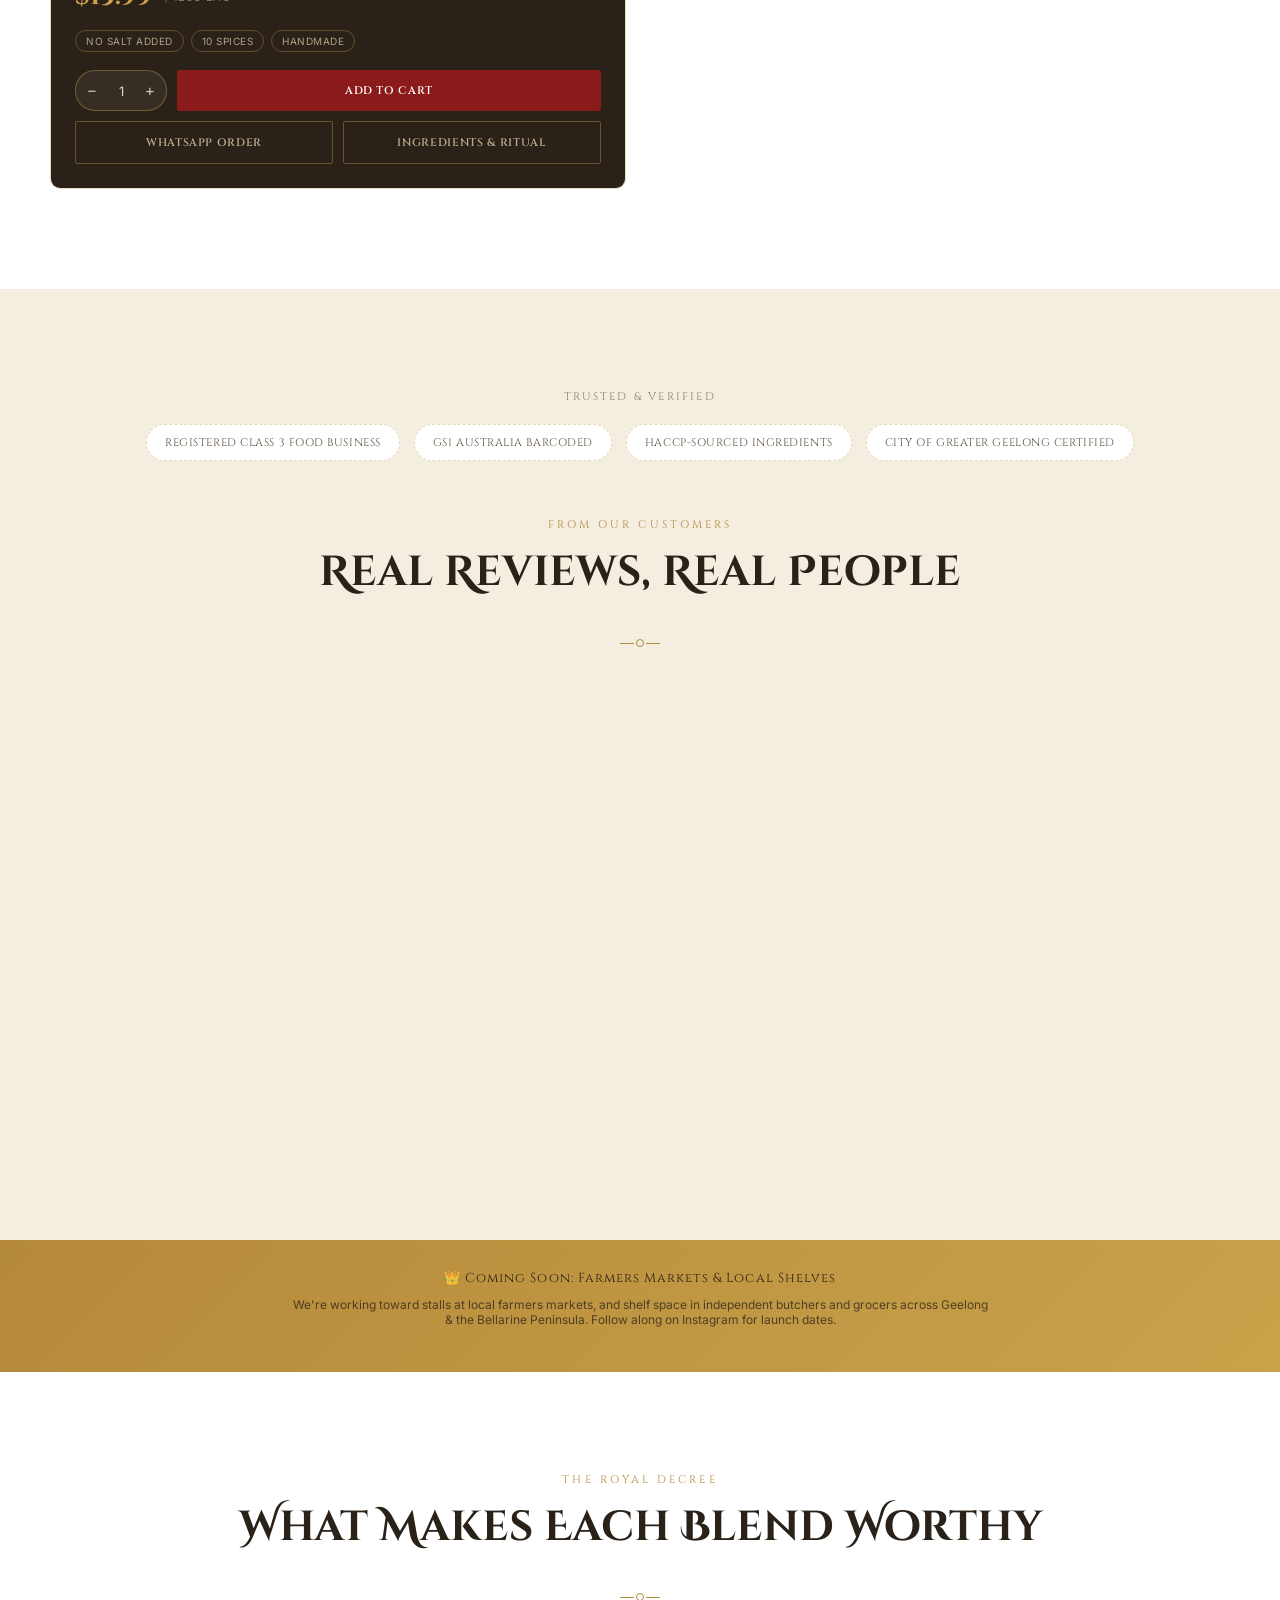
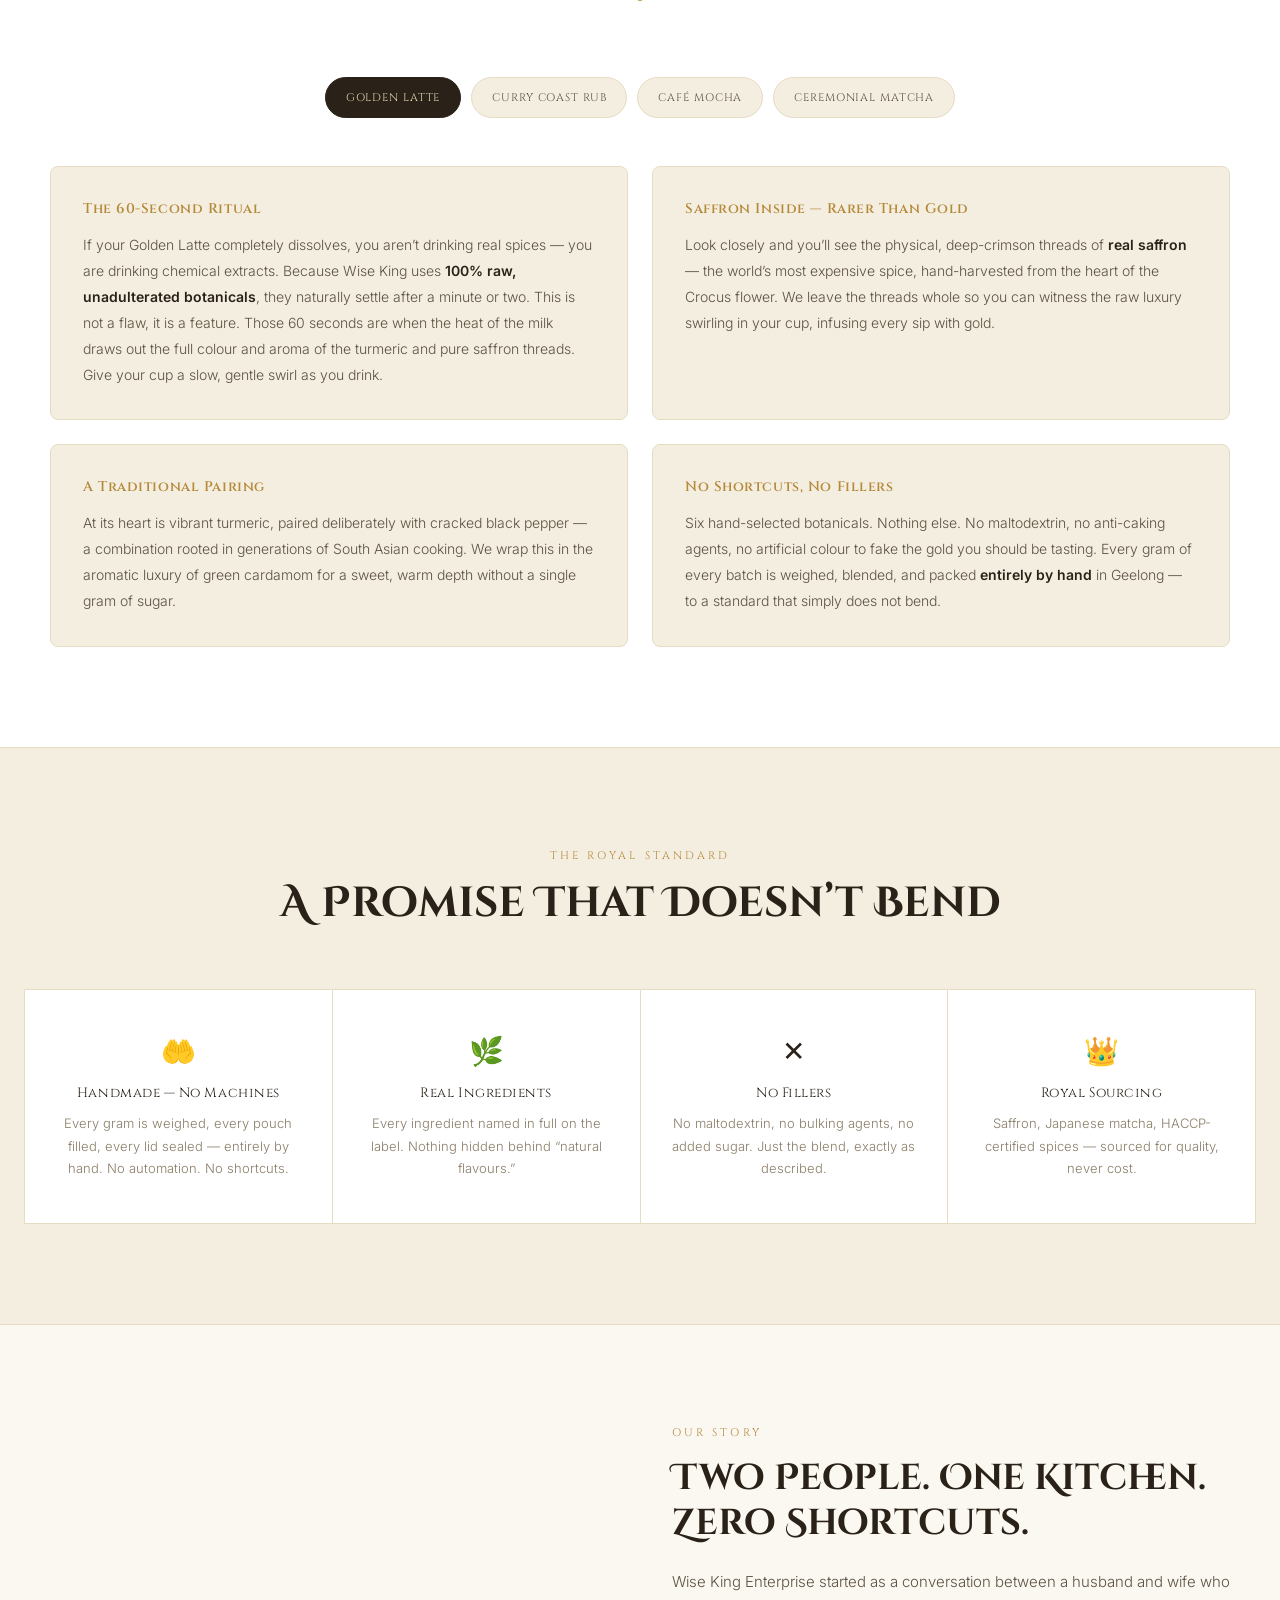
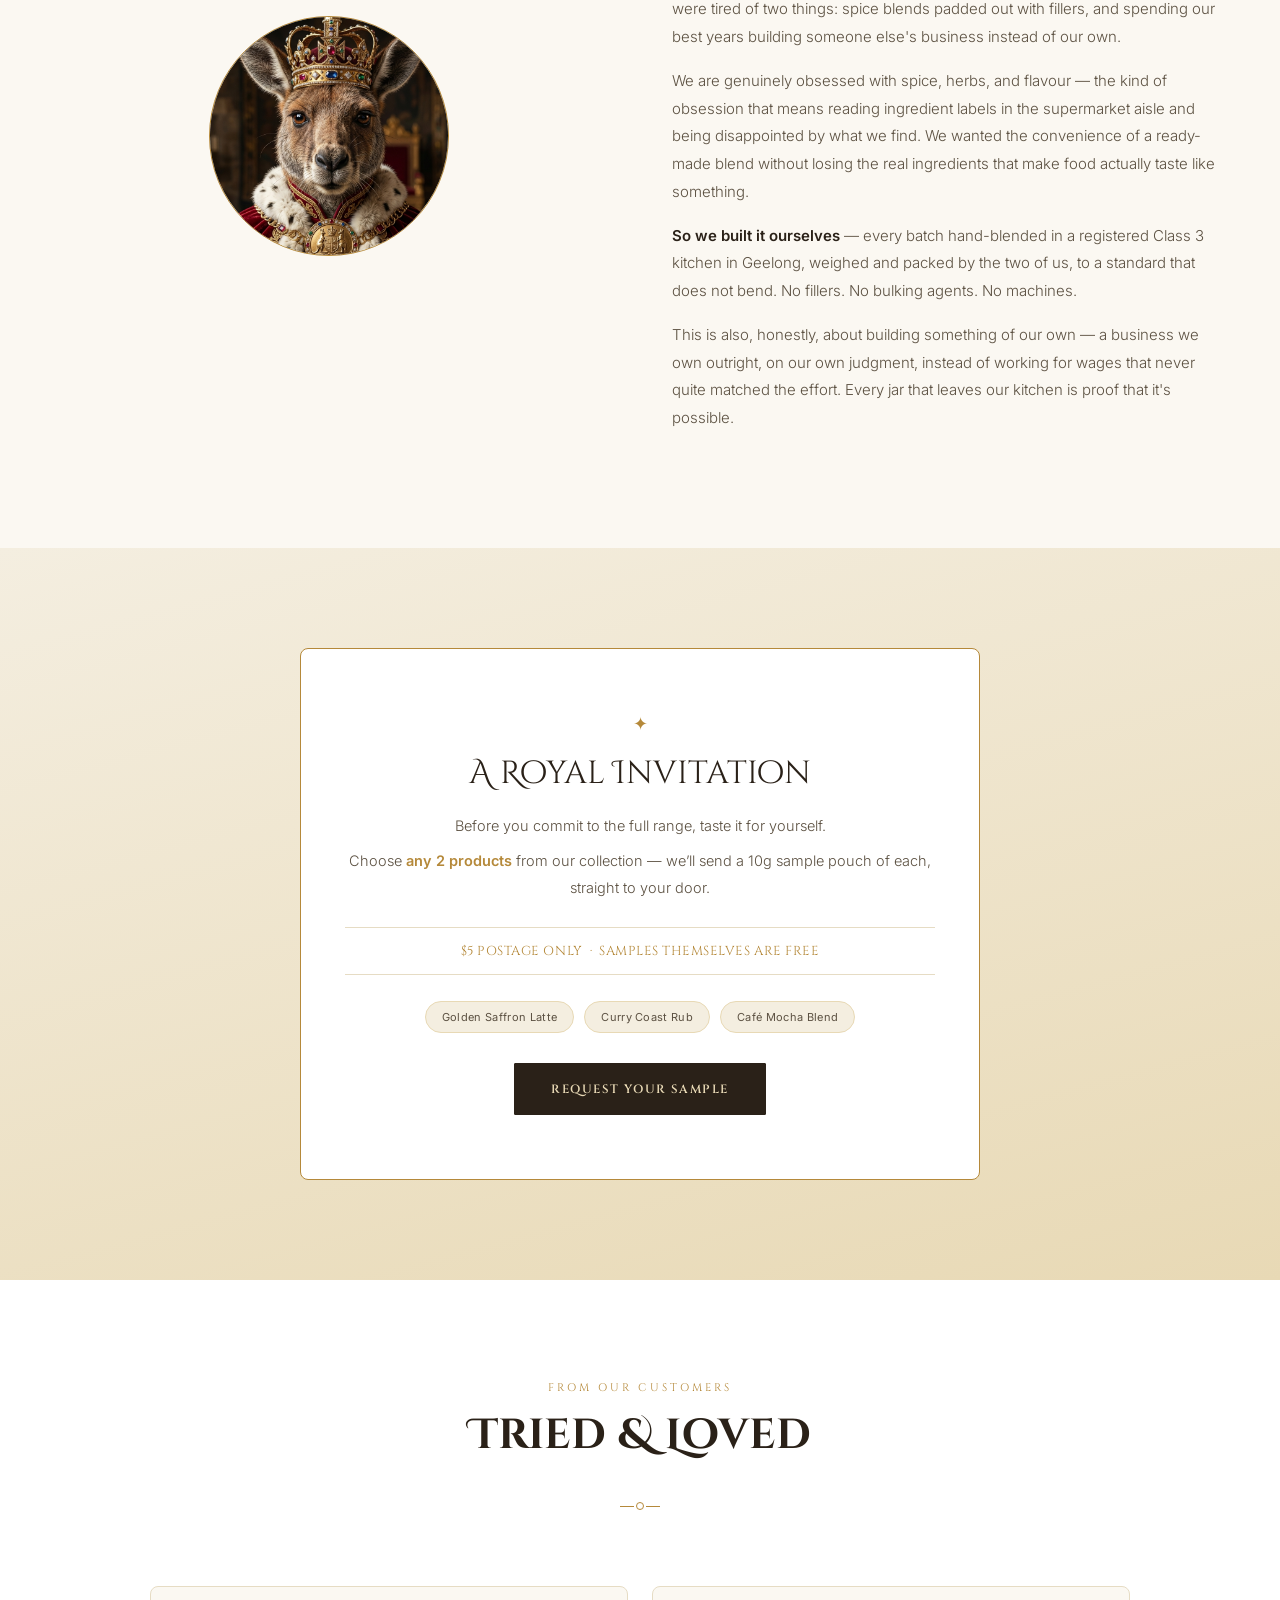
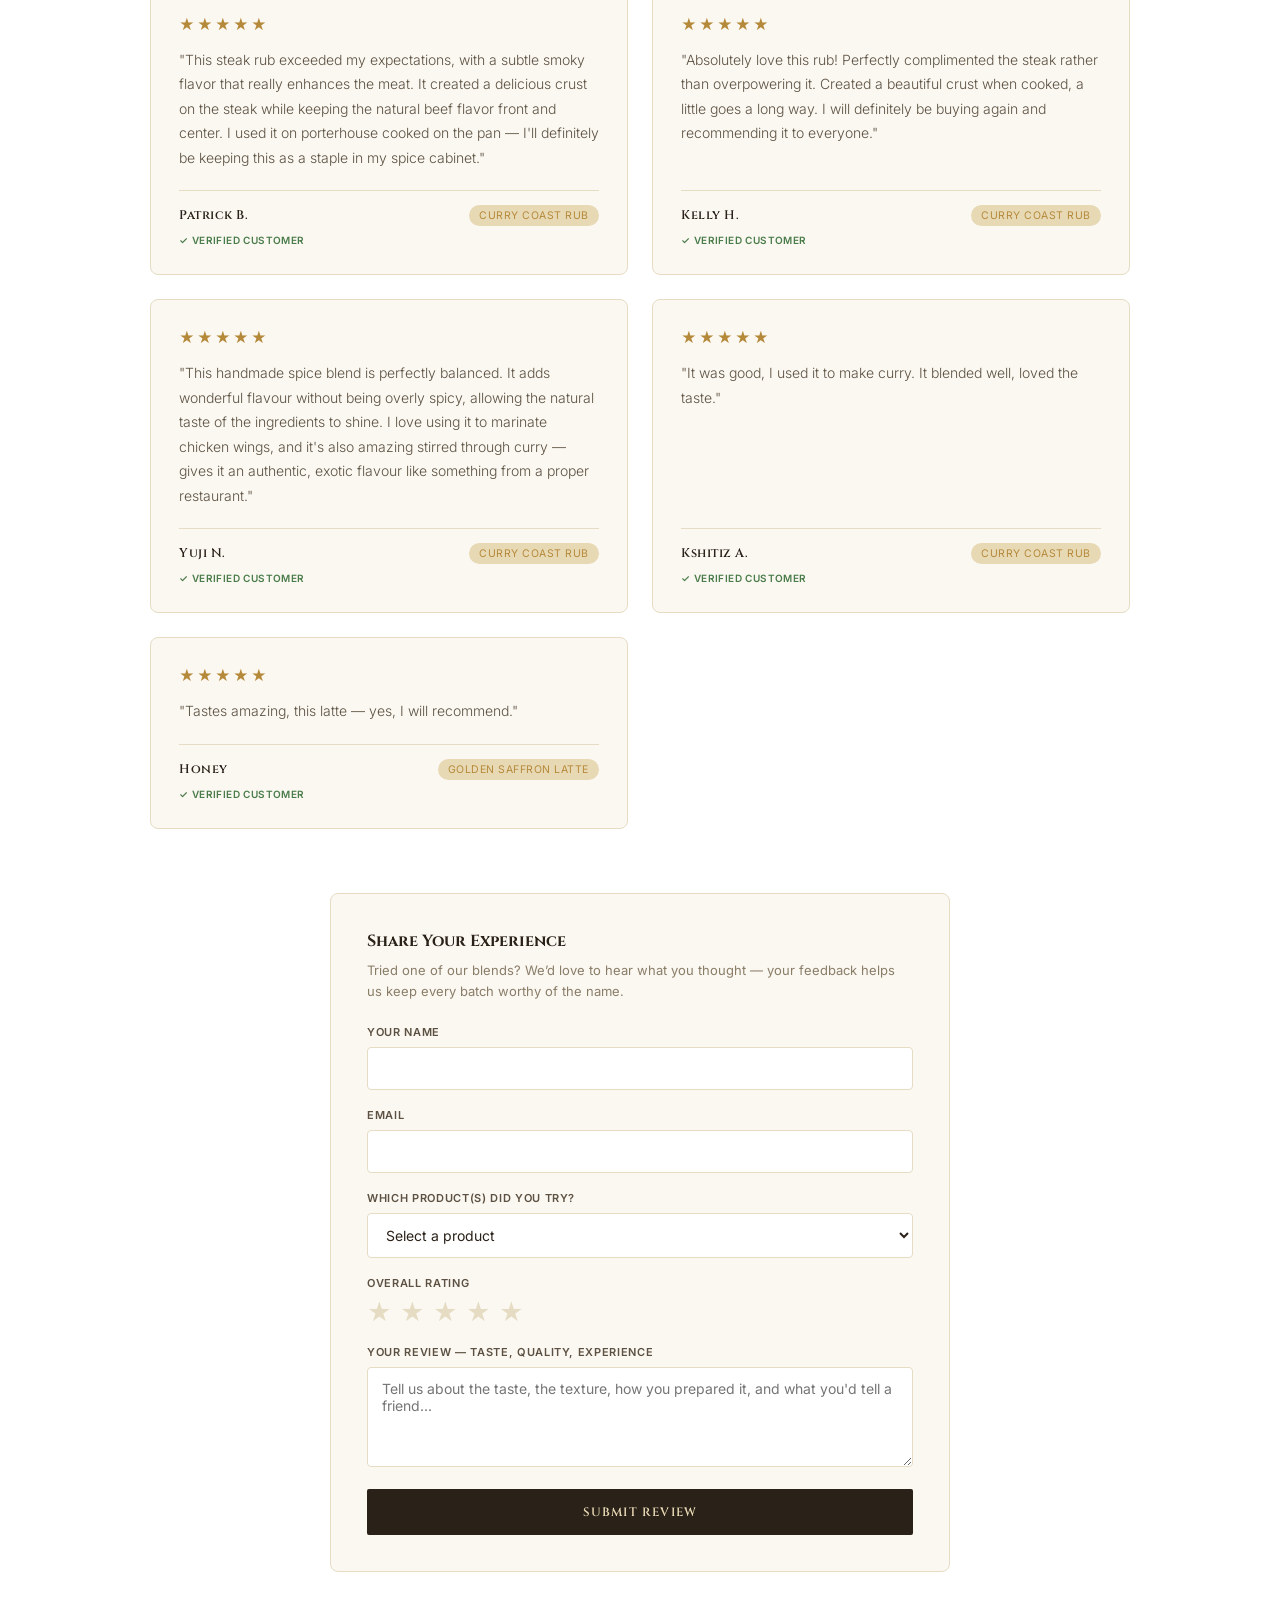
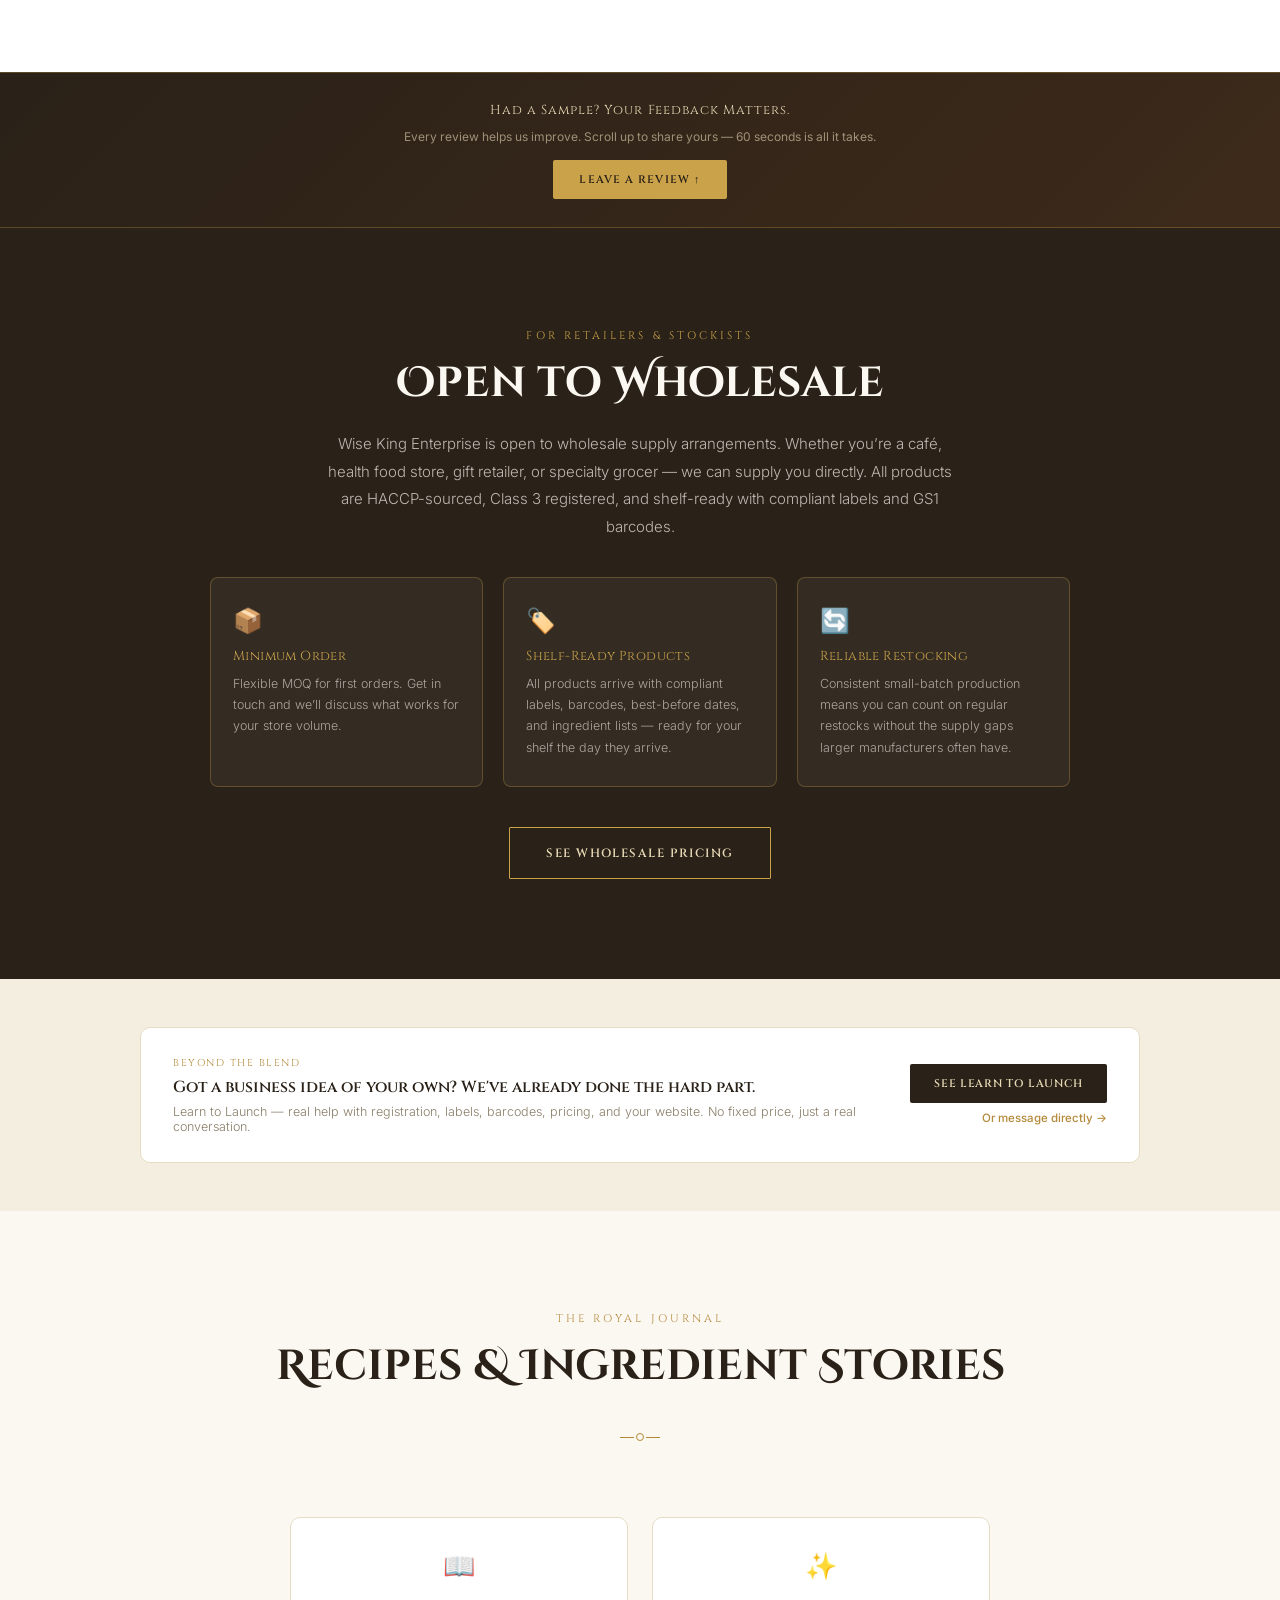
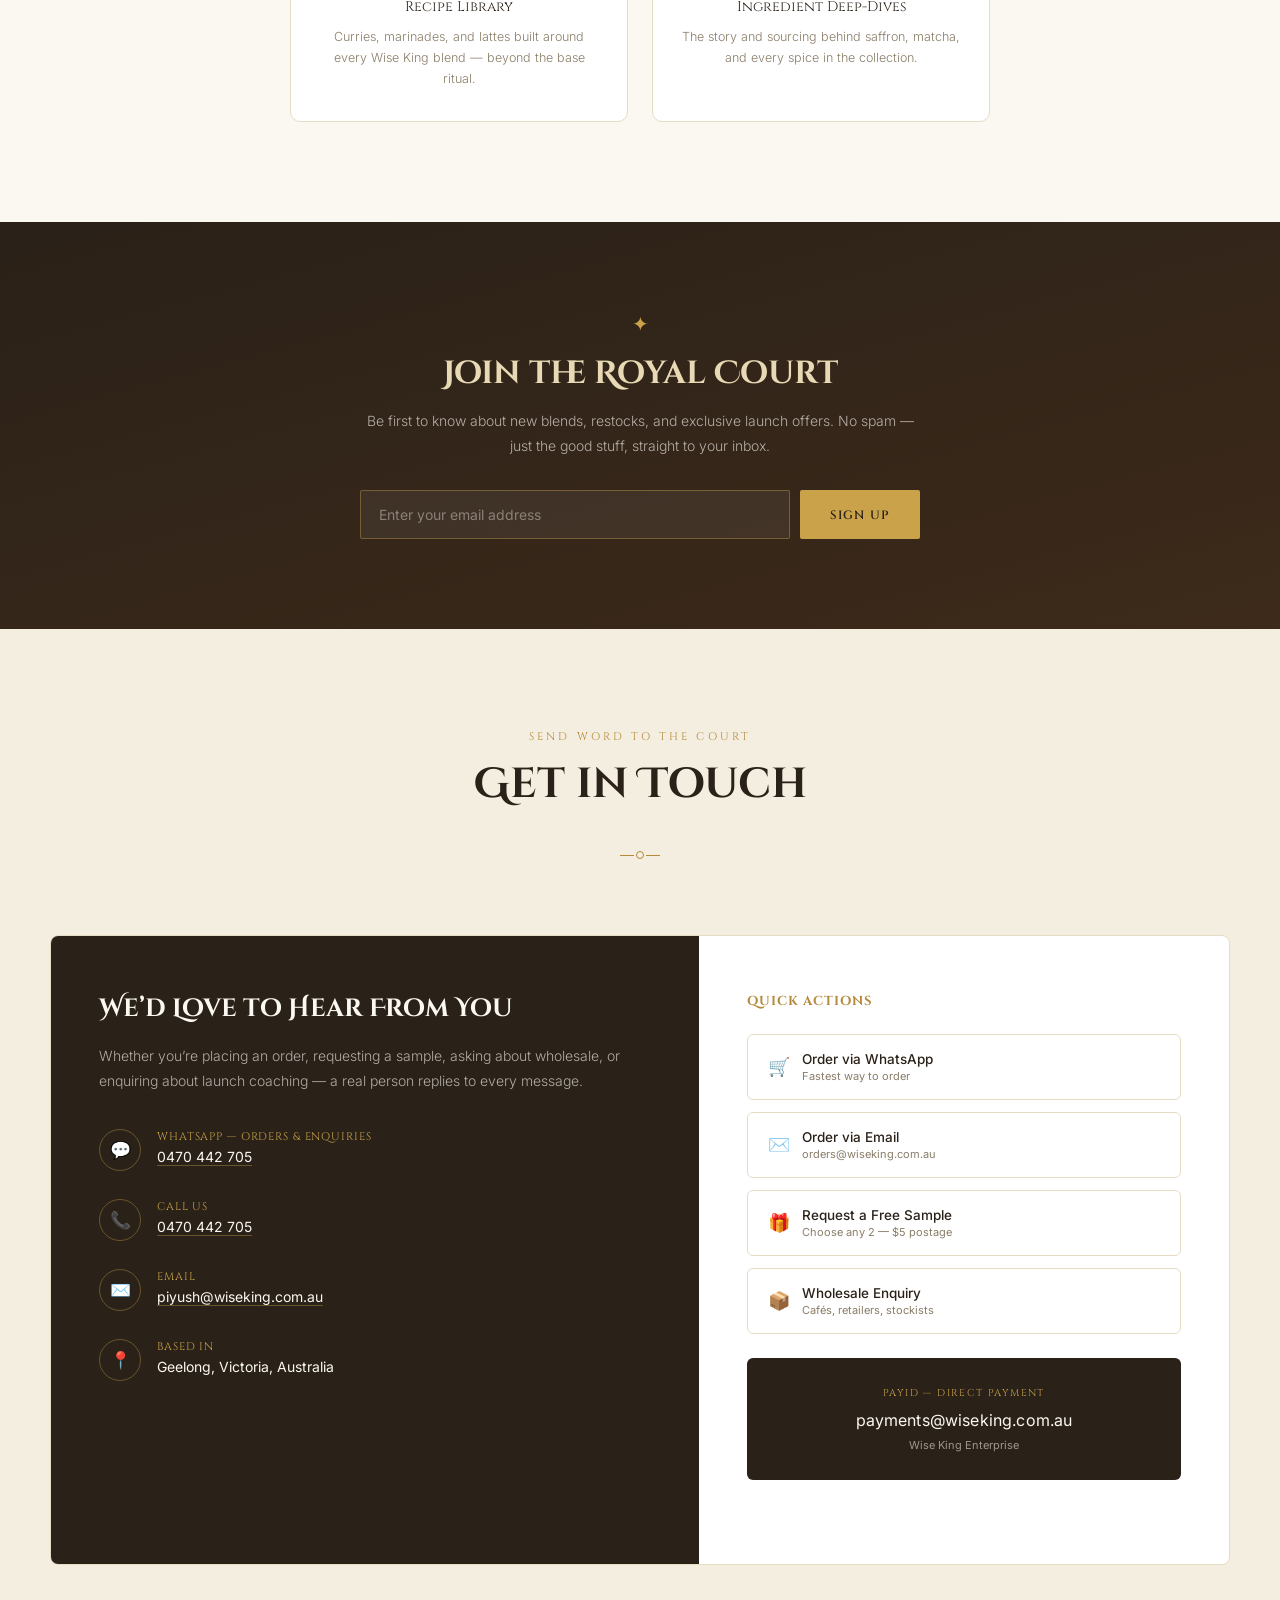
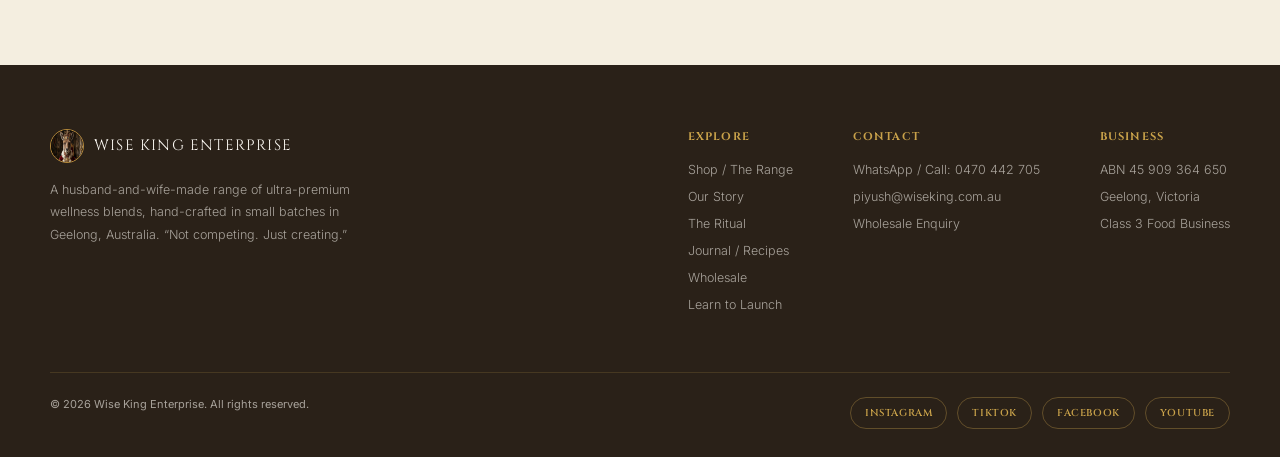
==== commit 083624bc: "Update index.html" ====
--- a/index.html
+++ b/index.html
@@ -64,6 +64,52 @@
 .mobile-menu.open{display:flex;}
 @media(max-width:1020px){.nav-links{display:none;}.burger{display:flex;}}
 
+/* ── CART ── */
+.cart-icon-wrap{display:flex;align-items:center;margin-left:12px;}
+.cart-toggle-btn{position:relative;display:flex;align-items:center;justify-content:center;width:40px;height:40px;border-radius:50%;border:1px solid var(--line);background:var(--paper);cursor:pointer;transition:all .25s ease;}
+.cart-toggle-btn:hover{border-color:var(--gold);background:var(--cream);}
+.cart-toggle-btn svg{width:18px;height:18px;stroke:var(--ink);}
+.cart-count-badge{position:absolute;top:-6px;right:-6px;min-width:18px;height:18px;padding:0 4px;border-radius:9px;background:var(--gold);color:#fff;font-size:10px;font-weight:700;display:flex;align-items:center;justify-content:center;font-family:'Inter',sans-serif;}
+.cart-count-badge.hidden{display:none;}
+
+.cart-overlay{position:fixed;inset:0;background:rgba(42,33,24,0.5);opacity:0;pointer-events:none;transition:opacity .3s ease;z-index:400;}
+.cart-overlay.open{opacity:1;pointer-events:auto;}
+
+.cart-drawer{position:fixed;top:0;right:0;height:100vh;width:420px;max-width:92vw;background:var(--paper);z-index:401;transform:translateX(100%);transition:transform .35s cubic-bezier(.4,0,.2,1);display:flex;flex-direction:column;box-shadow:-10px 0 40px rgba(42,33,24,0.25);}
+.cart-drawer.open{transform:translateX(0);}
+.cart-drawer-header{display:flex;align-items:center;justify-content:space-between;padding:22px 24px;border-bottom:1px solid var(--line);}
+.cart-drawer-title{font-family:'Cinzel Decorative',serif;font-size:18px;color:var(--ink);}
+.cart-close-btn{background:none;border:none;font-size:24px;line-height:1;color:var(--ink-soft);cursor:pointer;padding:4px 8px;}
+.cart-close-btn:hover{color:var(--gold);}
+.cart-lines{flex:1;overflow-y:auto;padding:12px 24px;}
+.cart-empty{text-align:center;padding:60px 20px;color:var(--text-dim);font-size:14px;}
+.cart-line{display:flex;gap:14px;padding:18px 0;border-bottom:1px solid var(--line);}
+.cart-line-img{width:64px;height:64px;border-radius:6px;object-fit:cover;background:var(--cream);flex-shrink:0;}
+.cart-line-info{flex:1;display:flex;flex-direction:column;gap:6px;}
+.cart-line-title{font-family:'Cinzel',serif;font-size:13px;color:var(--ink);}
+.cart-line-price{font-size:12.5px;color:var(--gold);font-weight:600;}
+.cart-line-controls{display:flex;align-items:center;gap:10px;margin-top:2px;}
+.cart-qty-stepper{display:flex;align-items:center;border:1px solid var(--line);border-radius:20px;overflow:hidden;}
+.cart-qty-btn{width:26px;height:26px;background:var(--cream);border:none;cursor:pointer;font-size:14px;color:var(--ink);display:flex;align-items:center;justify-content:center;}
+.cart-qty-btn:hover{background:var(--gold-pale);}
+.cart-qty-num{width:28px;text-align:center;font-size:13px;color:var(--ink);}
+.cart-line-remove{background:none;border:none;font-size:11px;letter-spacing:0.04em;text-transform:uppercase;color:var(--text-dim);cursor:pointer;text-decoration:underline;}
+.cart-line-remove:hover{color:#B52626;}
+.cart-drawer-footer{padding:22px 24px 26px;border-top:1px solid var(--line);background:var(--cream);}
+.cart-subtotal-row{display:flex;justify-content:space-between;align-items:center;font-family:'Cinzel',serif;font-size:15px;color:var(--ink);margin-bottom:8px;}
+.cart-shipping-note{font-size:11.5px;color:var(--text-dim);margin-bottom:16px;}
+.cart-checkout-btn{width:100%;font-family:'Cinzel',serif;font-size:12px;letter-spacing:0.1em;text-transform:uppercase;font-weight:600;background:var(--ink);color:var(--gold-pale);padding:16px;border:none;border-radius:2px;cursor:pointer;transition:all .25s ease;}
+.cart-checkout-btn:hover{background:var(--gold);color:var(--ink);}
+.cart-checkout-btn:disabled{opacity:0.5;cursor:not-allowed;}
+
+.pc-qty-add{display:flex;gap:10px;width:100%;flex-wrap:wrap;}
+.pc-qty-stepper{display:flex;align-items:center;border:1px solid rgba(201,162,74,0.4);border-radius:20px;overflow:hidden;background:rgba(251,248,242,0.06);}
+.pc-qty-btn{width:32px;height:32px;background:transparent;border:none;cursor:pointer;font-size:15px;color:var(--gold-pale);}
+.pc-qty-btn:hover{background:rgba(201,162,74,0.2);}
+.pc-qty-val{width:26px;text-align:center;font-size:13px;color:var(--gold-pale);}
+.pc-add-btn{flex:1;min-width:130px;border:none;cursor:pointer;}
+.pc-add-btn.added{background:#4a7c4a !important;color:#fff !important;}
+
 /* ── HERO V2 (Cinematic split) ── */
 .hero{background:radial-gradient(ellipse 120% 70% at 50% -10%,rgba(197,162,74,0.16),transparent 60%),linear-gradient(180deg,var(--cream) 0%,var(--ivory) 100%);padding:70px 24px 0;overflow:hidden;}
 .hero-inner{max-width:1240px;margin:0 auto;display:grid;grid-template-columns:1fr 1fr;gap:56px;align-items:center;}
@@ -148,6 +194,7 @@
 .pc-photo img{width:100%;height:100%;object-fit:cover;display:block;transition:transform .5s ease;}
 .product-card:hover .pc-photo img{transform:scale(1.04);}
 .pc-badge{position:absolute;top:14px;left:14px;font-family:'Cinzel',serif;font-size:10px;letter-spacing:0.12em;text-transform:uppercase;color:var(--ink);background:var(--gold-bright);padding:6px 14px;border-radius:20px;font-weight:600;z-index:2;}
+.pc-badge.scarce-badge{background:#B52626;color:#fff;}
 .pc-badge.sold-out-badge{background:var(--ink);color:var(--gold-pale);}
 .pc-weight-pill{position:absolute;top:14px;right:14px;font-family:'Cinzel',serif;font-size:11px;background:var(--ink);color:var(--gold-pale);padding:5px 13px;border-radius:14px;z-index:2;}
 .pc-ingredient-pill{position:absolute;bottom:14px;left:14px;font-family:'Cinzel',serif;font-size:10px;letter-spacing:0.04em;background:rgba(42,33,24,0.78);backdrop-filter:blur(4px);color:var(--gold-pale);padding:6px 13px;border-radius:14px;z-index:2;}
@@ -409,6 +456,12 @@
       <a href="#contact">Contact</a>
       <a href="https://wa.me/61470442705" class="nav-cta">Order Now</a>
     </div>
+    <div class="cart-icon-wrap">
+      <button class="cart-toggle-btn" id="cartToggleBtn" aria-label="Open cart">
+        <svg viewBox="0 0 24 24" fill="none" stroke-width="1.8" stroke-linecap="round" stroke-linejoin="round"><path d="M6 2L3 6v14a2 2 0 002 2h14a2 2 0 002-2V6l-3-4z"/><path d="M3 6h18"/><path d="M16 10a4 4 0 01-8 0"/></svg>
+        <span class="cart-count-badge hidden" id="cartCount">0</span>
+      </button>
+    </div>
     <button class="burger" id="burgerBtn" aria-label="Open menu"><span></span><span></span><span></span></button>
   </div>
   <div class="mobile-menu" id="mobileMenu">
@@ -480,8 +533,7 @@
       <div class="divider-seal"><span></span></div>
     </div>
     <div class="products-grid" id="productsGrid">
-      <!-- Rendered by JS from PRODUCTS_CONFIG near the bottom of this file.
-           To add a future product: add ONE object to PRODUCTS_CONFIG. -->
+      <!-- Rendered by JS from PRODUCTS_CONFIG near the bottom of this file. -->
     </div>
   </div>
 </section>
@@ -967,15 +1019,31 @@
 </script>
 
 <!-- ══════════════════════════════════════════════════════════ -->
-<!-- WISE KING PRODUCT ENGINE — Square Payment Links.             -->
-<!-- Each product's "Buy Now" opens its own Square checkout page  -->
-<!-- in a new tab. To add a new product: add ONE object below.    -->
+<!-- WISE KING CART — real multi-item cart backed by Square via  -->
+<!-- our own Cloudflare Worker (secure, keeps Access Token safe). -->
 <!-- ══════════════════════════════════════════════════════════ -->
+<div id="cartOverlay" class="cart-overlay"></div>
+<aside id="cartDrawer" class="cart-drawer" aria-hidden="true">
+  <div class="cart-drawer-header">
+    <span class="cart-drawer-title">Your Cart</span>
+    <button id="cartCloseBtn" class="cart-close-btn" aria-label="Close cart">&times;</button>
+  </div>
+  <div id="cartLines" class="cart-lines">
+    <div class="cart-empty">Your cart is empty.</div>
+  </div>
+  <div class="cart-drawer-footer">
+    <div class="cart-subtotal-row"><span>Subtotal</span><span id="cartSubtotal">$0.00</span></div>
+    <p class="cart-shipping-note">Free shipping Australia-wide on orders over $49.99</p>
+    <button id="cartCheckoutBtn" class="cart-checkout-btn" disabled>Checkout</button>
+  </div>
+</aside>
+
 <script>
+const WORKER_URL = 'https://wise-king-checkout.mute-night-e7d4.workers.dev';
+
 const PRODUCTS_CONFIG = [
   {
     key: 'latte',
-    squareLink: 'https://square.link/u/QPeIS3B5',
     name: 'Golden Saffron Latte',
     tagline: '"Saffron inside — rarer than gold, in every batch."',
     price: 24.99,
@@ -987,12 +1055,10 @@
     tags: ['No Caffeine', 'No Added Sugar', '6 Botanicals', 'Handmade'],
     cardClass: 'pc-latte',
     whatsappText: 'Hi Piyush, I want to order the Golden Saffron Latte please.',
-    ritualKey: 'latte',
     soldOut: false
   },
   {
     key: 'curry',
-    squareLink: 'https://square.link/u/nI9EEuG6',
     name: 'Curry Coast Rub',
     tagline: '"Twelve spices. Like the Twelve Apostles — each one essential."',
     price: 12.99,
@@ -1004,12 +1070,10 @@
     tags: ['No Salt Added', '12 Spices', 'Handmade'],
     cardClass: 'pc-curry',
     whatsappText: 'Hi Piyush, I want to order the Curry Coast Rub please.',
-    ritualKey: 'curry',
     soldOut: false
   },
   {
     key: 'mocha',
-    squareLink: 'https://square.link/u/789Zzm23',
     name: 'Café Mocha Blend',
     tagline: '"Premium coffee meets dark cocoa — no sugar, no shortcuts."',
     price: 15.99,
@@ -1021,30 +1085,26 @@
     tags: ['Contains Caffeine', 'No Sugar Added', 'Handmade'],
     cardClass: 'pc-mocha',
     whatsappText: 'Hi Piyush, I want to order the Cafe Mocha Blend please.',
-    ritualKey: 'mocha',
     soldOut: false
   },
   {
     key: 'matcha',
-    squareLink: 'https://square.link/u/IuYLeILH',
     name: 'Ceremonial Matcha',
     tagline: '"Stone-milled in Japan — the birthplace of matcha."',
     price: 39.99,
     weight: '30g',
     weightLabel: '/ 30g pouch',
     image: 'NewMatcha.jpg',
-    badge: 'Sold Out — Waitlist Open',
-    badgeClass: 'sold-out-badge',
+    badge: 'Only 1 Left',
+    badgeClass: 'scarce-badge',
     ingredientPill: '✦ Uji, Kyoto Matcha',
     tags: ['Uji, Kyoto', 'JAS Organic', 'Lab Tested', 'Vegan &amp; GF'],
-    cardClass: 'pc-matcha sold-out',
-    ritualKey: 'matcha',
-    soldOut: true,
-    notifyEmailSubject: 'Waitlist%20-%20Ceremonial%20Matcha'
+    cardClass: 'pc-matcha',
+    whatsappText: 'Hi Piyush, I want to order the Ceremonial Matcha please.',
+    soldOut: false
   },
   {
     key: 'rubybeet',
-    squareLink: 'https://square.link/u/ZYCcwU22',
     name: 'Ruby Beet Latte',
     tagline: '"Earth\'s ruby jewel — beetroot, warmed by ginger and cardamom."',
     price: 14.99,
@@ -1056,12 +1116,10 @@
     tags: ['Plant-Based', 'No Added Sugar', 'Handmade'],
     cardClass: 'pc-rubybeet',
     whatsappText: 'Hi Piyush, I want to order the Ruby Beet Latte please.',
-    ritualKey: 'rubybeet',
     soldOut: false
   },
   {
     key: 'turmeric',
-    squareLink: 'https://square.link/u/RswrEFdS',
     name: 'Organic Turmeric Powder',
     tagline: '"Pure turmeric. Nothing else. Golden, earthy, unfiltered."',
     price: 11.99,
@@ -1073,12 +1131,10 @@
     tags: ['Organic', 'No Fillers', 'Handmade'],
     cardClass: 'pc-turmeric',
     whatsappText: 'Hi Piyush, I want to order the Organic Turmeric Powder please.',
-    ritualKey: 'turmeric',
     soldOut: false
   },
   {
     key: 'spinach',
-    squareLink: 'https://square.link/u/jGgkRuBh',
     name: 'Organic Spinach Powder',
     tagline: '"Concentrated greens, stripped back to one ingredient."',
     price: 11.99,
@@ -1090,12 +1146,10 @@
     tags: ['Organic', 'No Fillers', 'Handmade'],
     cardClass: 'pc-spinach',
     whatsappText: 'Hi Piyush, I want to order the Organic Spinach Powder please.',
-    ritualKey: 'spinach',
     soldOut: false
   },
   {
     key: 'beetroot',
-    squareLink: 'https://square.link/u/xUXpgzuJ',
     name: 'Organic Beetroot Powder',
     tagline: '"Vivid, earthy beetroot — nothing added, nothing hidden."',
     price: 11.99,
@@ -1107,12 +1161,10 @@
     tags: ['Organic', 'No Fillers', 'Handmade'],
     cardClass: 'pc-beetroot',
     whatsappText: 'Hi Piyush, I want to order the Organic Beetroot Powder please.',
-    ritualKey: 'beetroot',
     soldOut: false
   },
   {
     key: 'curryonthego',
-    squareLink: 'https://square.link/u/HdjMZT2h',
     name: 'The Curry (On The Go)',
     tagline: '"One jar, every curry — just add water and fry."',
     price: 13.99,
@@ -1124,7 +1176,6 @@
     tags: ['No Salt Added', '10 Spices', 'Handmade'],
     cardClass: 'pc-curryonthego',
     whatsappText: 'Hi Piyush, I want to order The Curry (On The Go) please.',
-    ritualKey: 'curryonthego',
     soldOut: false
   }
 ];
@@ -1133,37 +1184,122 @@
   return '$' + parseFloat(amount).toFixed(2);
 }
 
+/* ── CART STATE (kept in localStorage, no backend needed to store it) ── */
+let cart = [];
+function loadCart(){ try{ cart = JSON.parse(localStorage.getItem('wke_cart') || '[]'); }catch(e){ cart = []; } }
+function saveCart(){ try{ localStorage.setItem('wke_cart', JSON.stringify(cart)); }catch(e){} }
+
+function addToCart(key, qty){
+  const p = PRODUCTS_CONFIG.find(x => x.key === key);
+  if (!p) return;
+  const existing = cart.find(i => i.key === key);
+  if (existing) { existing.qty += qty; } else { cart.push({ key: p.key, name: p.name, price: p.price, image: p.image, qty }); }
+  saveCart(); renderCart(); openCart();
+}
+function updateQty(key, qty){
+  const item = cart.find(i => i.key === key);
+  if (!item) return;
+  if (qty <= 0) { cart = cart.filter(i => i.key !== key); } else { item.qty = qty; }
+  saveCart(); renderCart();
+}
+function removeItem(key){
+  cart = cart.filter(i => i.key !== key);
+  saveCart(); renderCart();
+}
+
+function renderCart(){
+  const linesEl = document.getElementById('cartLines');
+  const subtotalEl = document.getElementById('cartSubtotal');
+  const countEl = document.getElementById('cartCount');
+  const checkoutBtn = document.getElementById('cartCheckoutBtn');
+
+  if (!cart.length) {
+    linesEl.innerHTML = '<div class="cart-empty">Your cart is empty.</div>';
+    subtotalEl.textContent = formatMoney(0);
+    countEl.textContent = '0'; countEl.classList.add('hidden');
+    checkoutBtn.disabled = true;
+    return;
+  }
+
+  let totalQty = 0, subtotal = 0;
+  linesEl.innerHTML = cart.map(item => {
+    totalQty += item.qty; subtotal += item.qty * item.price;
+    return `
+      <div class="cart-line" data-key="${item.key}">
+        <img class="cart-line-img" src="${item.image}" alt="${item.name}">
+        <div class="cart-line-info">
+          <div class="cart-line-title">${item.name}</div>
+          <div class="cart-line-price">${formatMoney(item.price)}</div>
+          <div class="cart-line-controls">
+            <div class="cart-qty-stepper">
+              <button class="cart-qty-btn" data-line-action="dec" data-key="${item.key}" data-qty="${item.qty}">−</button>
+              <span class="cart-qty-num">${item.qty}</span>
+              <button class="cart-qty-btn" data-line-action="inc" data-key="${item.key}" data-qty="${item.qty}">+</button>
+            </div>
+            <button class="cart-line-remove" data-line-action="remove" data-key="${item.key}">Remove</button>
+          </div>
+        </div>
+      </div>`;
+  }).join('');
+
+  subtotalEl.textContent = formatMoney(subtotal);
+  countEl.textContent = totalQty; countEl.classList.remove('hidden');
+  checkoutBtn.disabled = false;
+}
+
+document.getElementById('cartLines').addEventListener('click', (e) => {
+  const btn = e.target.closest('[data-line-action]');
+  if (!btn) return;
+  const key = btn.dataset.key;
+  const action = btn.dataset.lineAction;
+  if (action === 'inc') updateQty(key, parseInt(btn.dataset.qty) + 1);
+  if (action === 'dec') updateQty(key, parseInt(btn.dataset.qty) - 1);
+  if (action === 'remove') removeItem(key);
+});
+
+/* ── CART DRAWER OPEN/CLOSE ── */
+const cartDrawer = document.getElementById('cartDrawer');
+const cartOverlay = document.getElementById('cartOverlay');
+function openCart(){ cartDrawer.classList.add('open'); cartOverlay.classList.add('open'); }
+function closeCart(){ cartDrawer.classList.remove('open'); cartOverlay.classList.remove('open'); }
+document.getElementById('cartToggleBtn').addEventListener('click', openCart);
+document.getElementById('cartCloseBtn').addEventListener('click', closeCart);
+cartOverlay.addEventListener('click', closeCart);
+
+/* ── CHECKOUT — sends the whole cart to our Cloudflare Worker,
+   which talks to Square securely and returns one combined
+   checkout link for every item in the cart ── */
+document.getElementById('cartCheckoutBtn').addEventListener('click', async () => {
+  const btn = document.getElementById('cartCheckoutBtn');
+  const original = btn.textContent;
+  btn.textContent = 'Preparing checkout…'; btn.disabled = true;
+  try {
+    const res = await fetch(WORKER_URL, {
+      method: 'POST',
+      headers: { 'Content-Type': 'application/json' },
+      body: JSON.stringify({ items: cart.map(i => ({ name: i.name, price: i.price, qty: i.qty })) })
+    });
+    const data = await res.json();
+    if (data.url) {
+      localStorage.removeItem('wke_cart');
+      window.location.href = data.url;
+    } else {
+      alert('Something went wrong creating checkout. Please try again or message us on WhatsApp.');
+      btn.textContent = original; btn.disabled = false;
+    }
+  } catch (err) {
+    alert('Something went wrong. Please try again or message us on WhatsApp.');
+    btn.textContent = original; btn.disabled = false;
+  }
+});
+
+/* ── PRODUCT CARD RENDERING ── */
 function renderProductCard(p) {
-  if (p.soldOut) {
-    return `
-      <div class="product-card ${p.cardClass} reveal">
-        <div class="pc-photo">
-          <img src="${p.image}" alt="Wise King ${p.name} — real product">
-          <span class="pc-badge ${p.badgeClass || ''}">${p.badge}</span>
-          <span class="pc-weight-pill">${p.weight}</span>
-          <span class="pc-ingredient-pill">${p.ingredientPill}</span>
-        </div>
-        <div class="pc-info">
-          <div class="pc-name">${p.name}</div>
-          <div class="pc-tagline">${p.tagline}</div>
-          <div class="pc-price-row">
-            <span class="pc-price">${formatMoney(p.price)}</span>
-            <span class="pc-weight-label">${p.weightLabel}</span>
-          </div>
-          <div class="pc-tags">${p.tags.map(t => `<span class="pc-tag">${t}</span>`).join('')}</div>
-          <div class="pc-actions">
-            <span class="pc-btn-disabled">Currently Unavailable</span>
-            <a href="mailto:piyush@wiseking.com.au?subject=${p.notifyEmailSubject || 'Notify%20Me'}" class="pc-btn pc-btn-outline">Join Waitlist</a>
-            <a href="product.html?p=${p.key}" class="pc-btn pc-btn-outline">Ingredients &amp; Ritual</a>
-          </div>
-        </div>
-      </div>`;
-  }
   return `
     <div class="product-card ${p.cardClass} reveal">
       <div class="pc-photo">
         <img src="${p.image}" alt="Wise King ${p.name} — real product">
-        <span class="pc-badge">${p.badge}</span>
+        <span class="pc-badge ${p.badgeClass || ''}">${p.badge}</span>
         <span class="pc-weight-pill">${p.weight}</span>
         <span class="pc-ingredient-pill">${p.ingredientPill}</span>
       </div>
@@ -1176,7 +1312,14 @@
         </div>
         <div class="pc-tags">${p.tags.map(t => `<span class="pc-tag">${t}</span>`).join('')}</div>
         <div class="pc-actions">
-          <a href="${p.squareLink}" target="_blank" rel="noopener" class="pc-btn pc-btn-fill">Buy Now</a>
+          <div class="pc-qty-add">
+            <div class="pc-qty-stepper">
+              <button class="pc-qty-btn" data-qty-action="dec" data-key="${p.key}">−</button>
+              <span class="pc-qty-val" id="qty-${p.key}">1</span>
+              <button class="pc-qty-btn" data-qty-action="inc" data-key="${p.key}">+</button>
+            </div>
+            <button class="pc-btn pc-btn-fill pc-add-btn" data-add-key="${p.key}">Add to Cart</button>
+          </div>
           <a href="https://wa.me/61470442705?text=${encodeURIComponent(p.whatsappText)}" class="pc-btn pc-btn-outline">WhatsApp Order</a>
           <a href="product.html?p=${p.key}" class="pc-btn pc-btn-outline">Ingredients &amp; Ritual</a>
         </div>
@@ -1188,6 +1331,29 @@
   const grid = document.getElementById('productsGrid');
   grid.innerHTML = PRODUCTS_CONFIG.map(renderProductCard).join('');
   document.querySelectorAll('#productsGrid .reveal').forEach(el => revealObserver.observe(el));
+
+  grid.querySelectorAll('[data-qty-action]').forEach(btn => {
+    btn.addEventListener('click', () => {
+      const key = btn.dataset.key;
+      const valEl = document.getElementById(`qty-${key}`);
+      let val = parseInt(valEl.textContent);
+      if (btn.dataset.qtyAction === 'inc') val += 1;
+      if (btn.dataset.qtyAction === 'dec') val = Math.max(1, val - 1);
+      valEl.textContent = val;
+    });
+  });
+
+  grid.querySelectorAll('[data-add-key]').forEach(btn => {
+    btn.addEventListener('click', () => {
+      const key = btn.dataset.addKey;
+      const qty = parseInt(document.getElementById(`qty-${key}`).textContent) || 1;
+      addToCart(key, qty);
+      document.getElementById(`qty-${key}`).textContent = '1';
+      const originalText = btn.textContent;
+      btn.textContent = 'Added ✓'; btn.classList.add('added');
+      setTimeout(() => { btn.textContent = originalText; btn.classList.remove('added'); }, 1200);
+    });
+  });
 }
 
 const revealObserver = new IntersectionObserver(entries => {
@@ -1195,6 +1361,8 @@
 }, { threshold: 0.12 });
 
 renderAllProductCards();
+loadCart();
+renderCart();
 </script>
 
 </body>
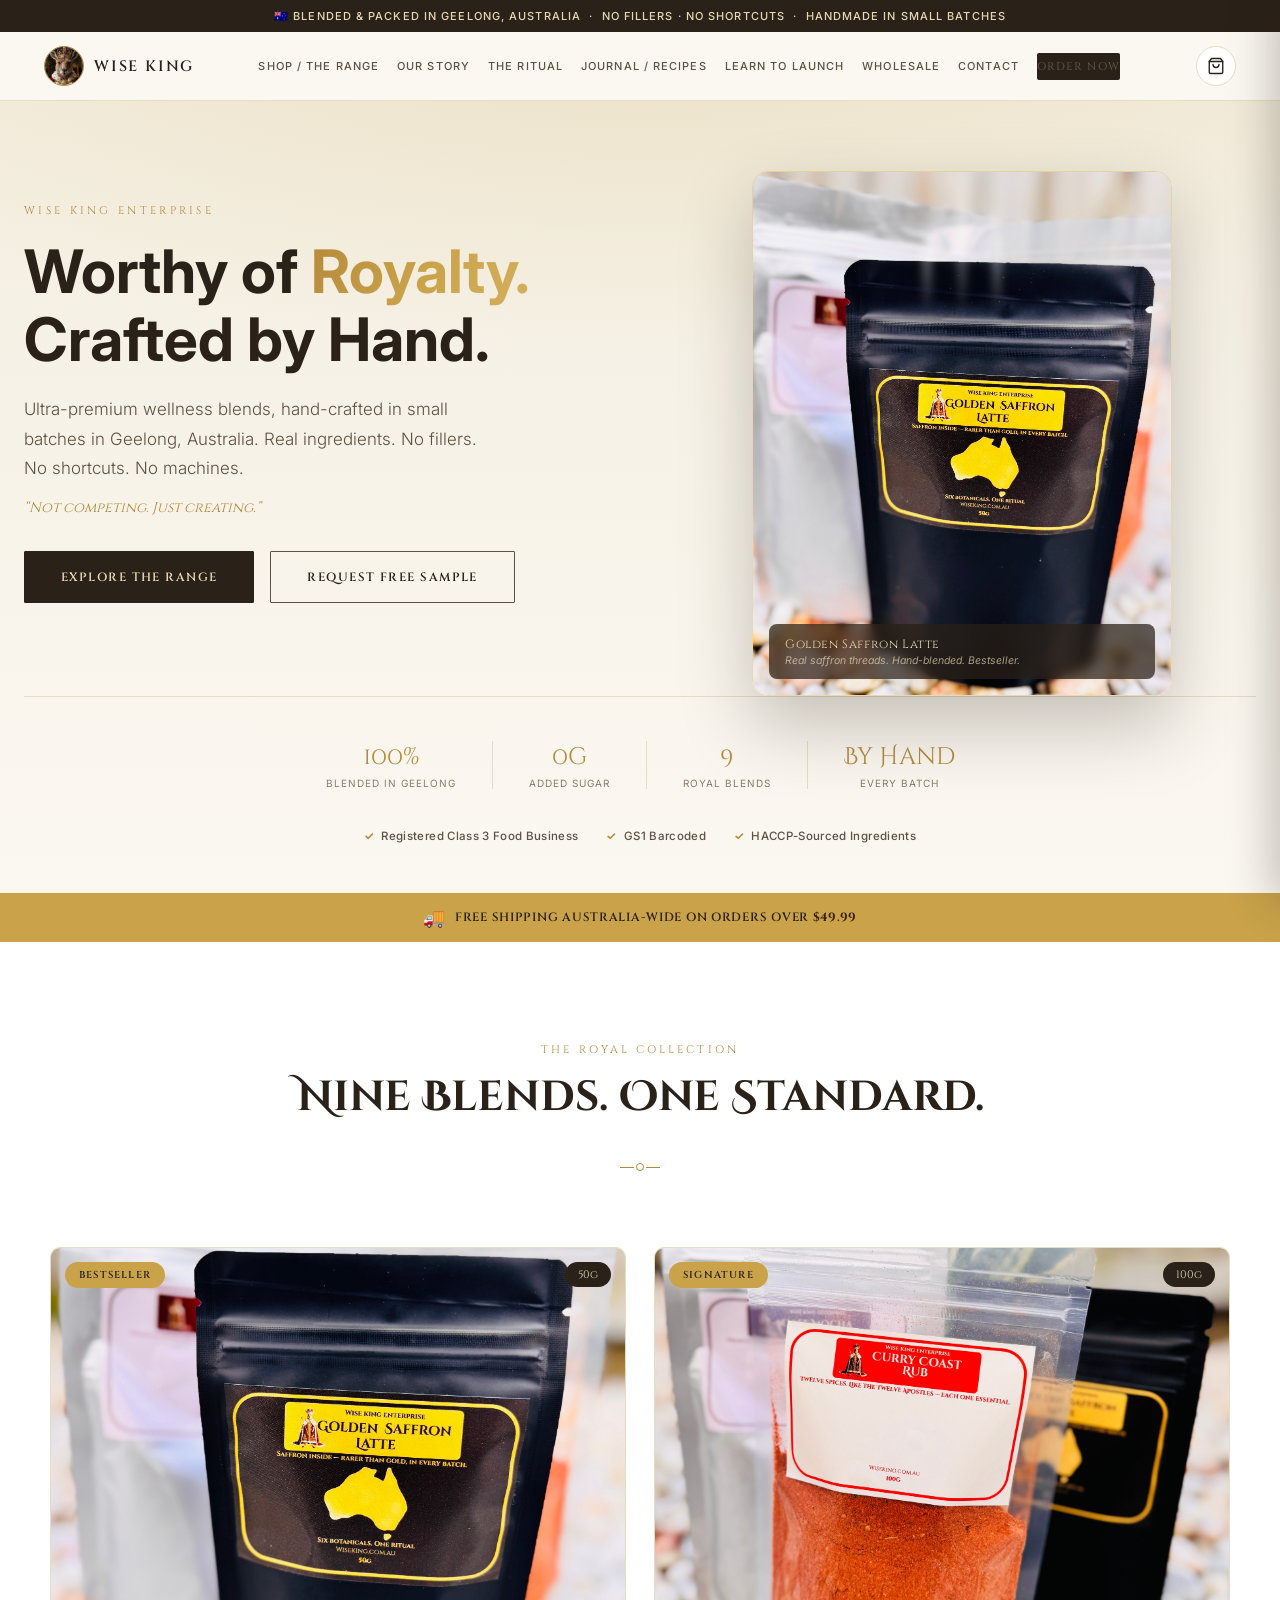
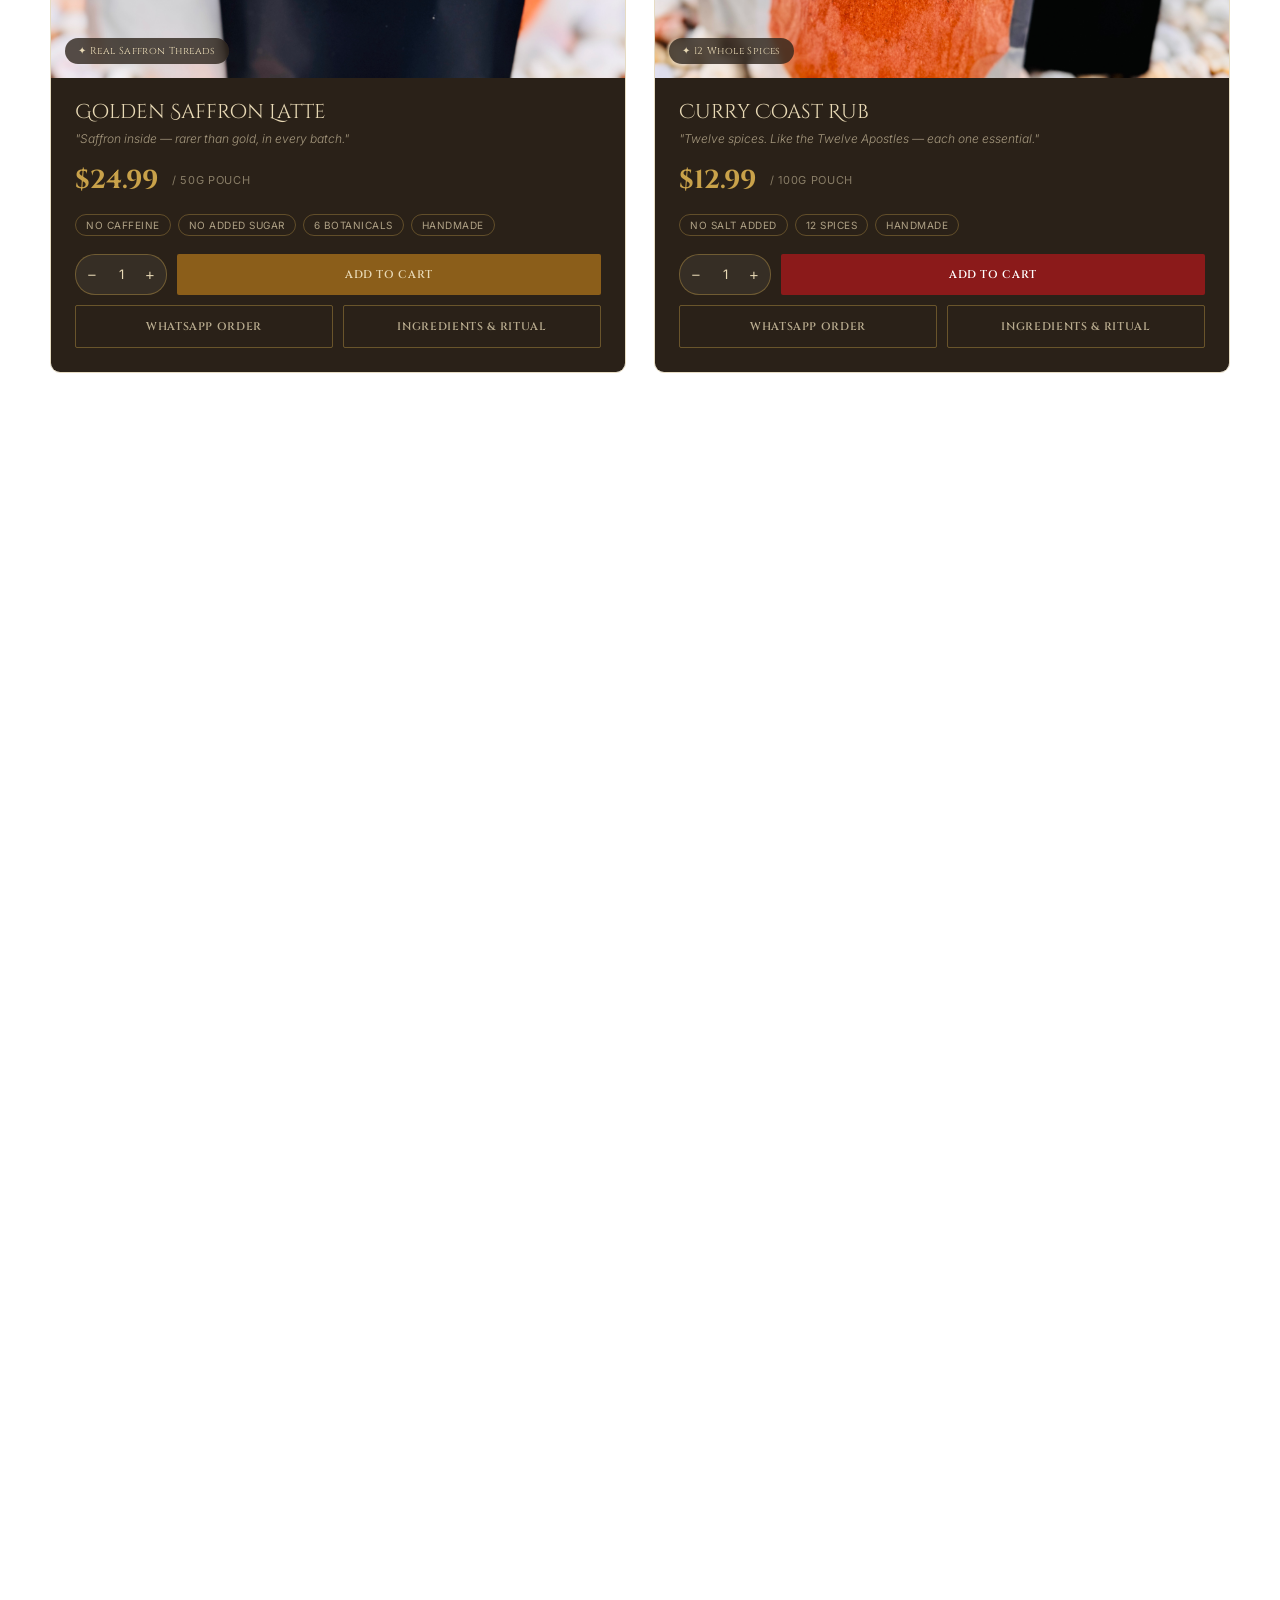
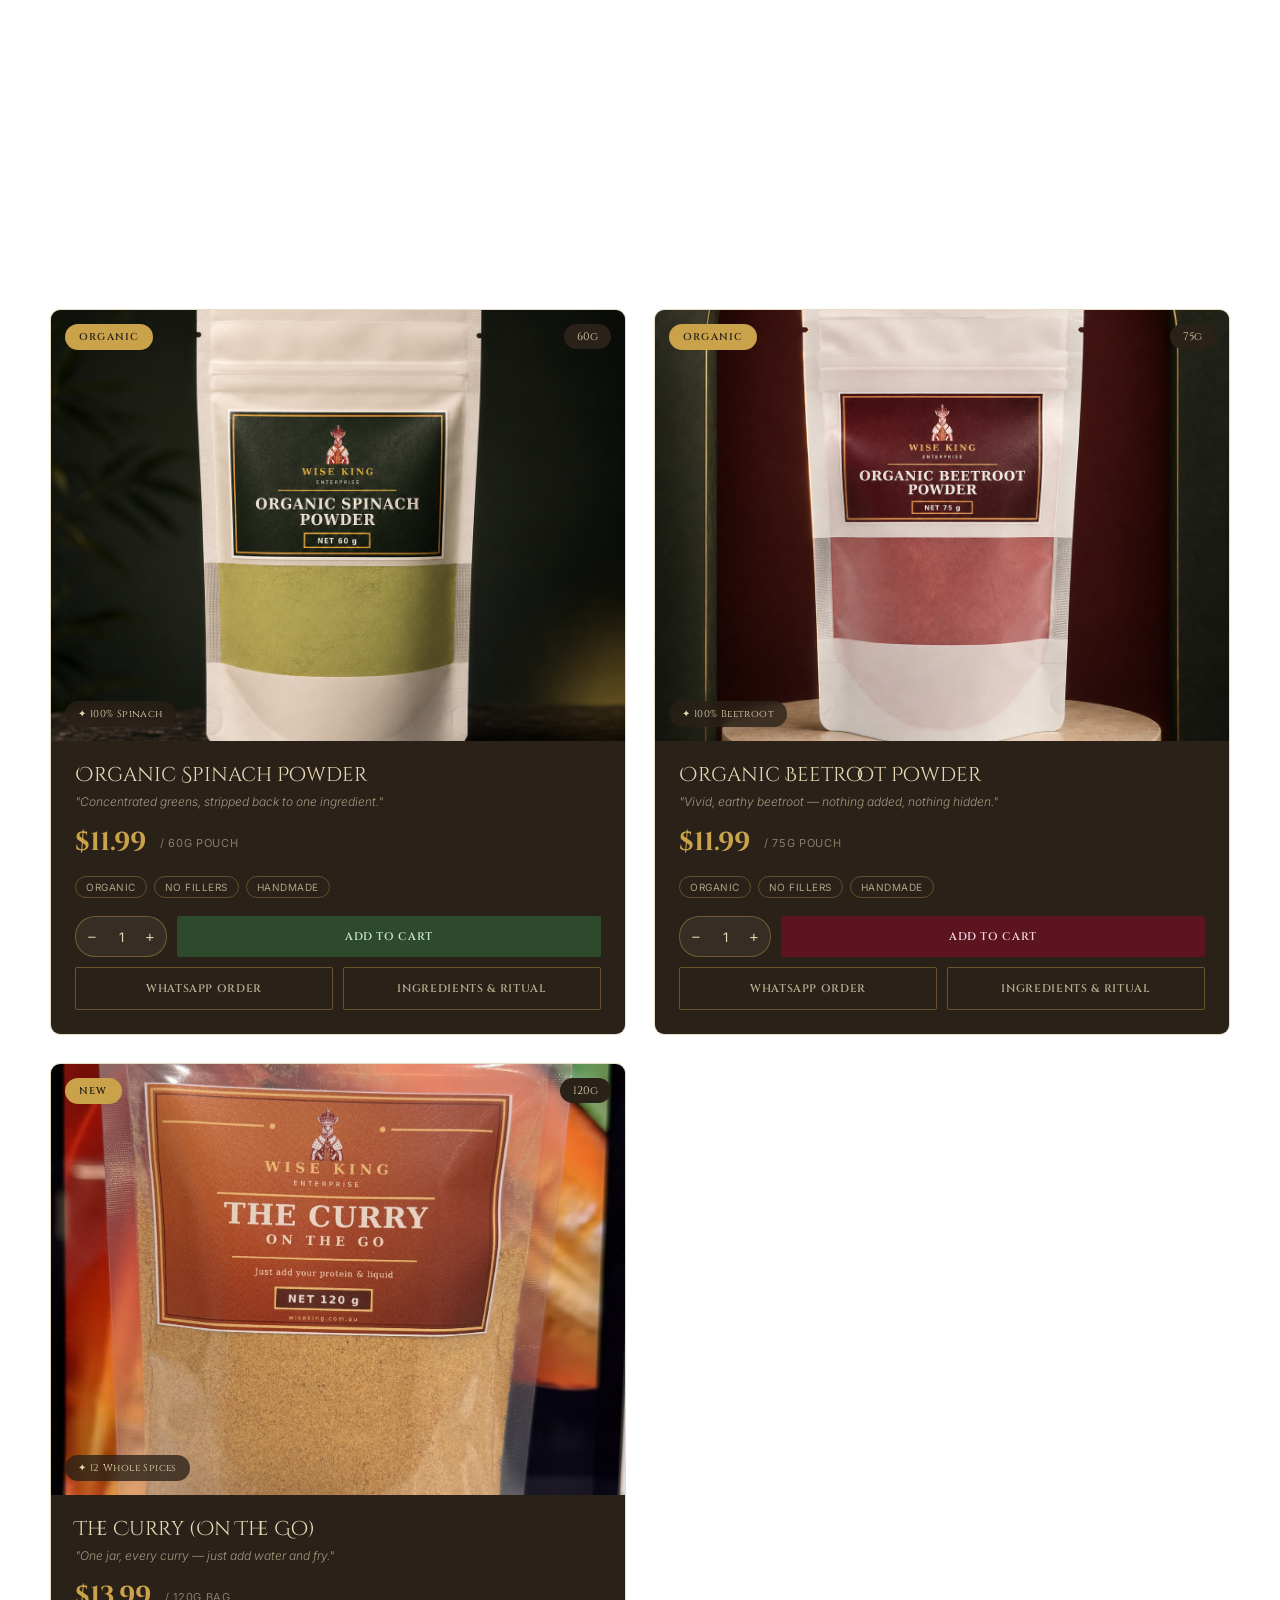
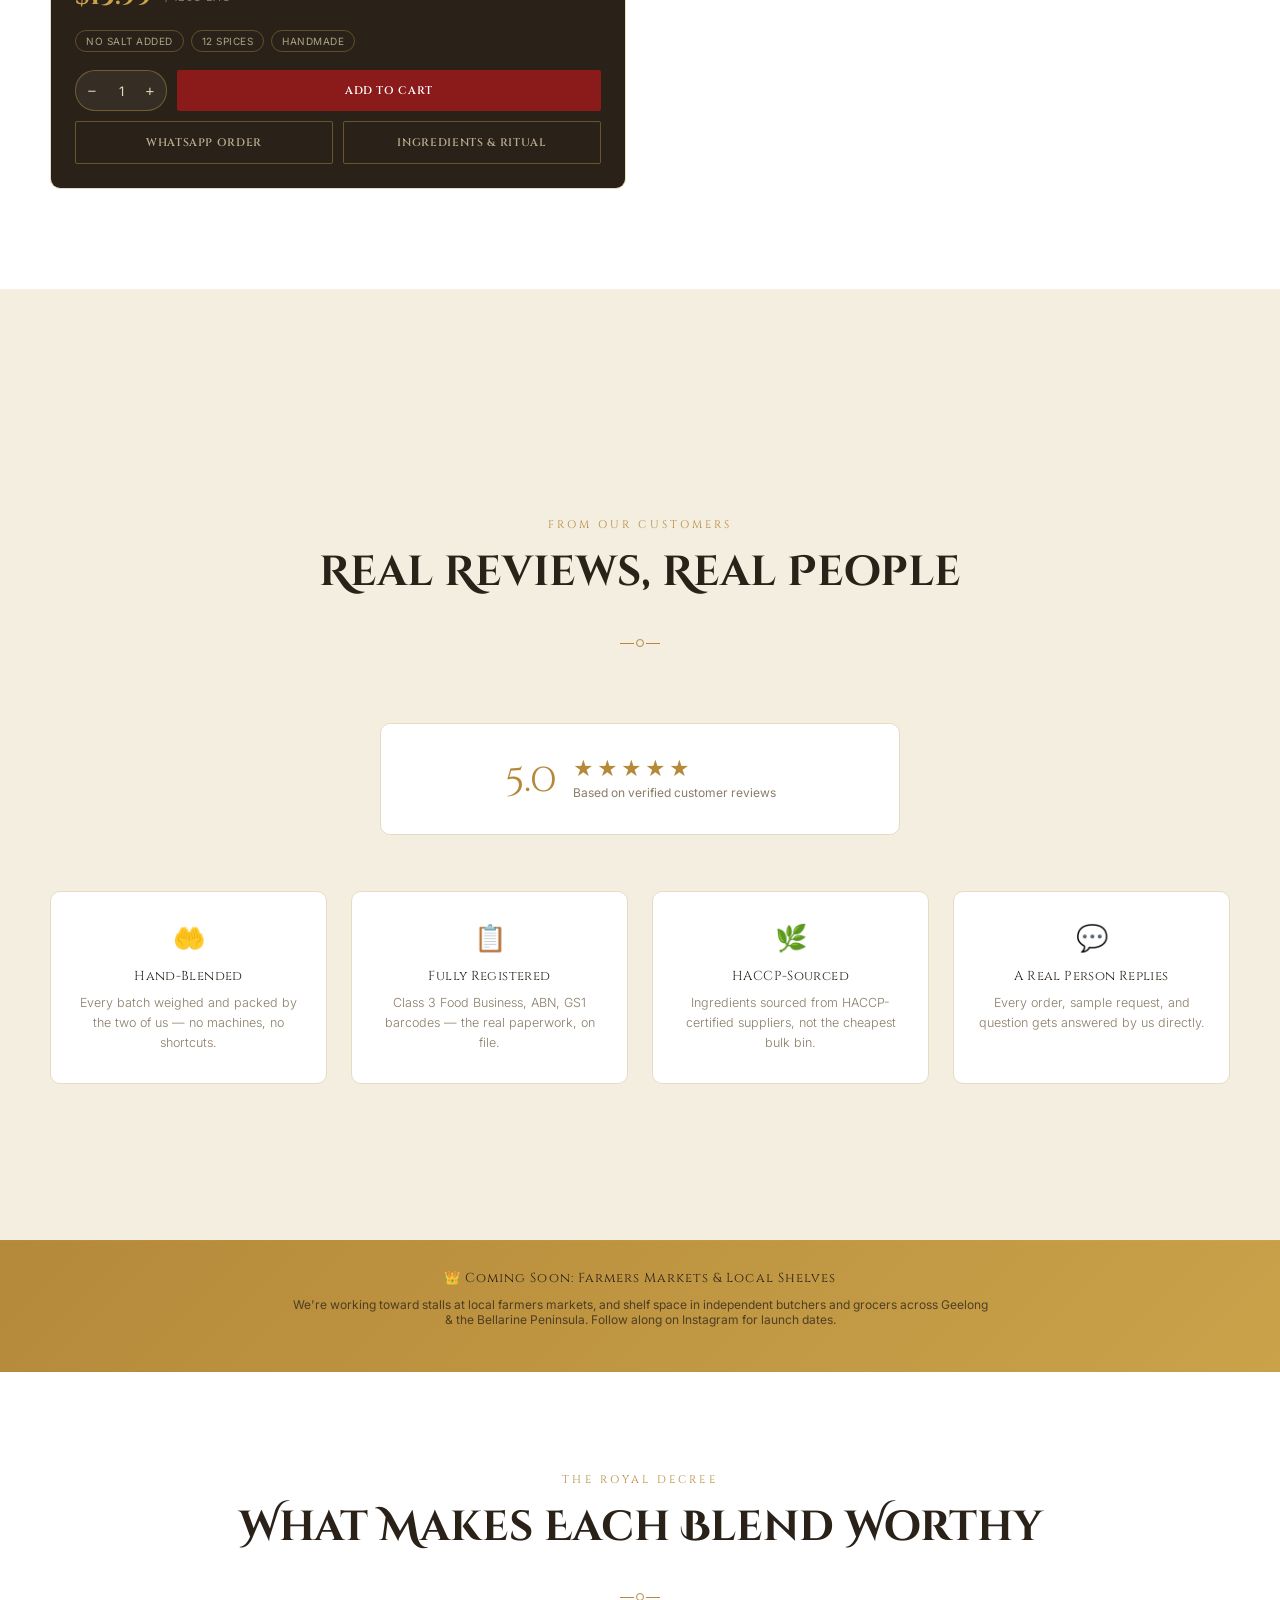
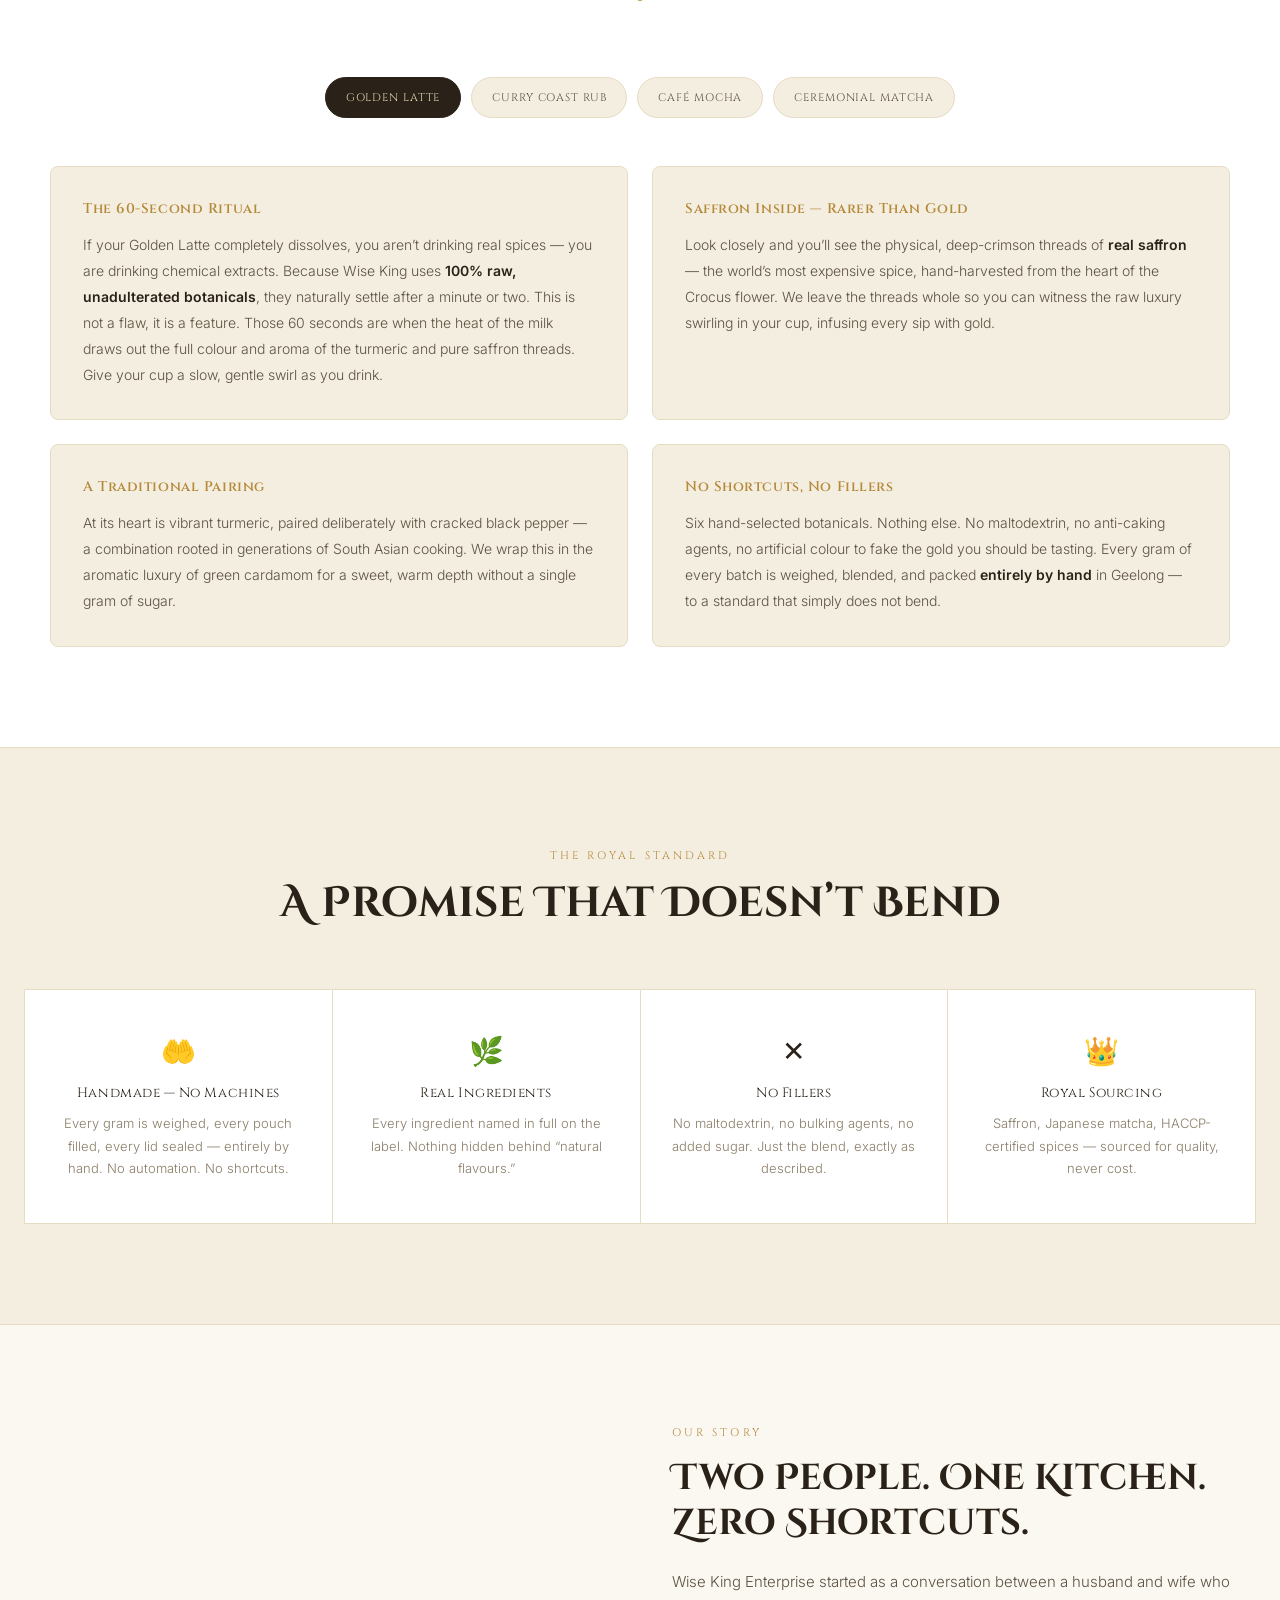
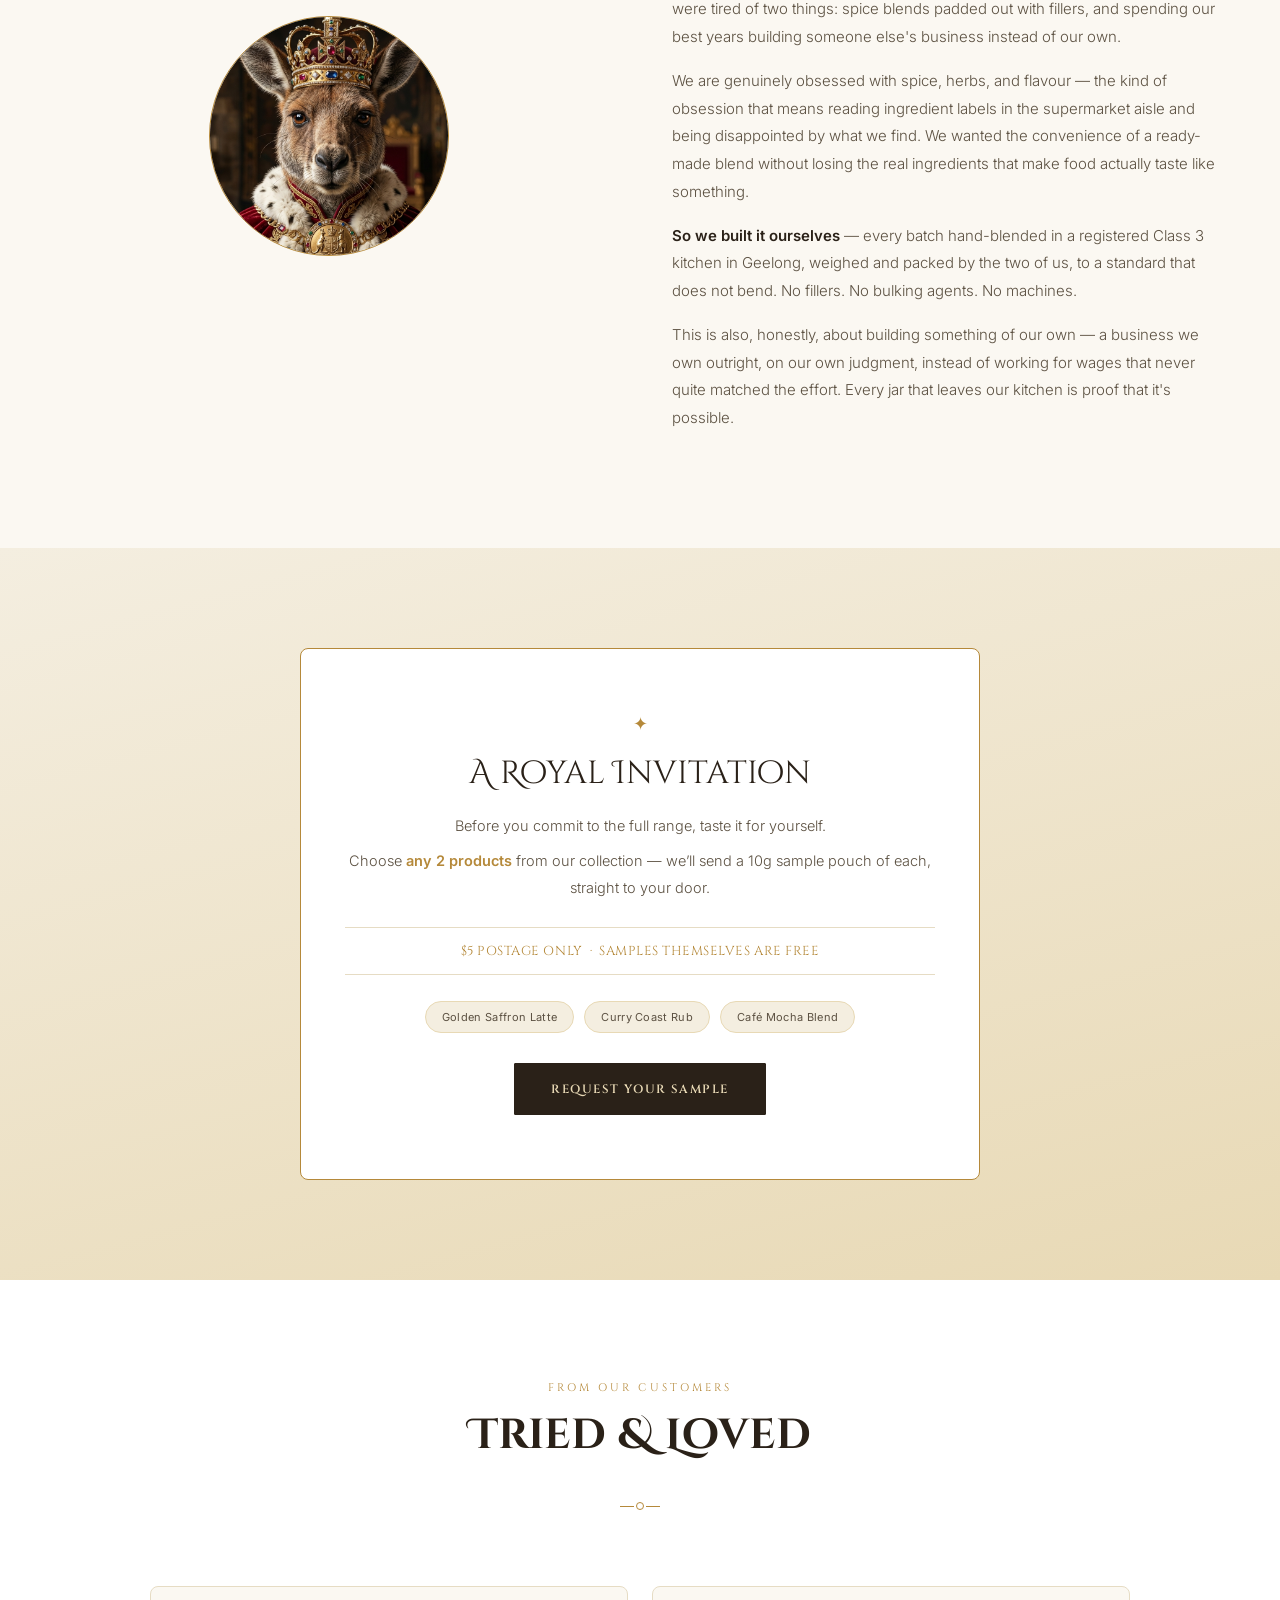
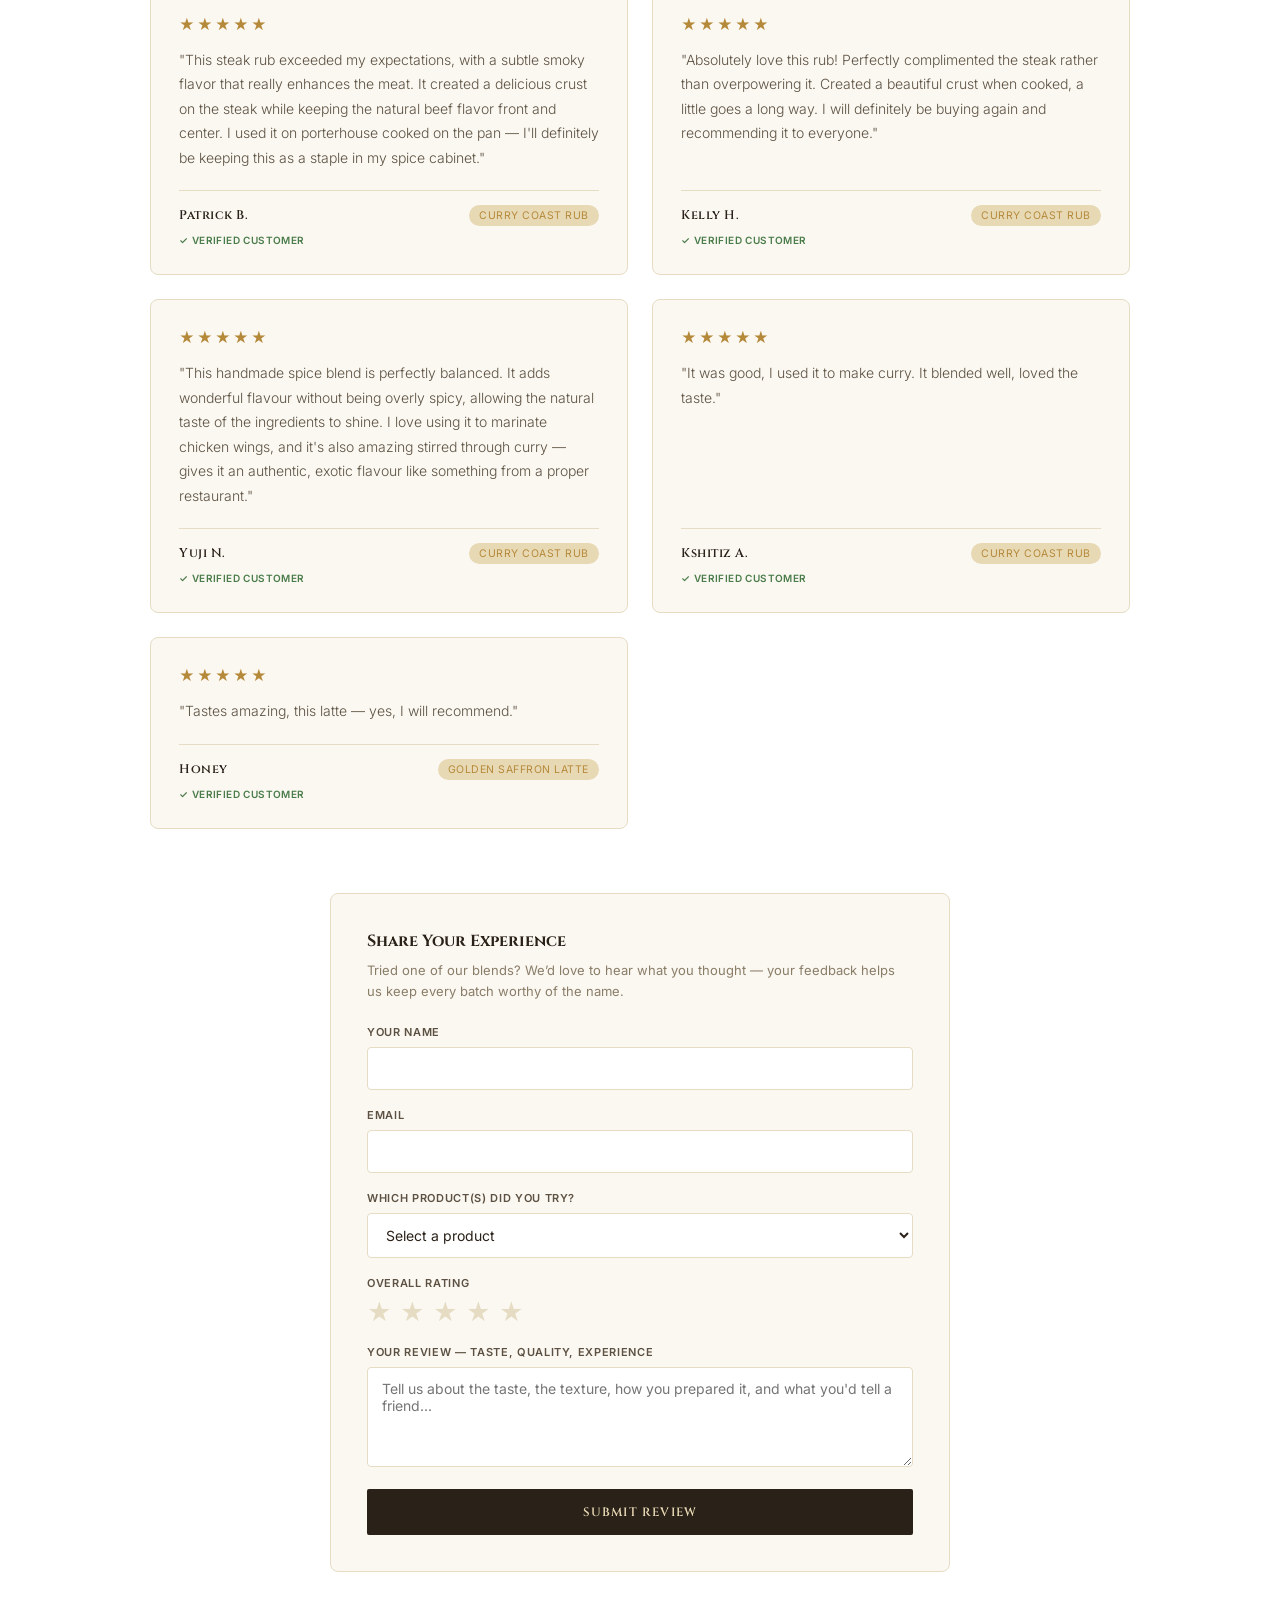
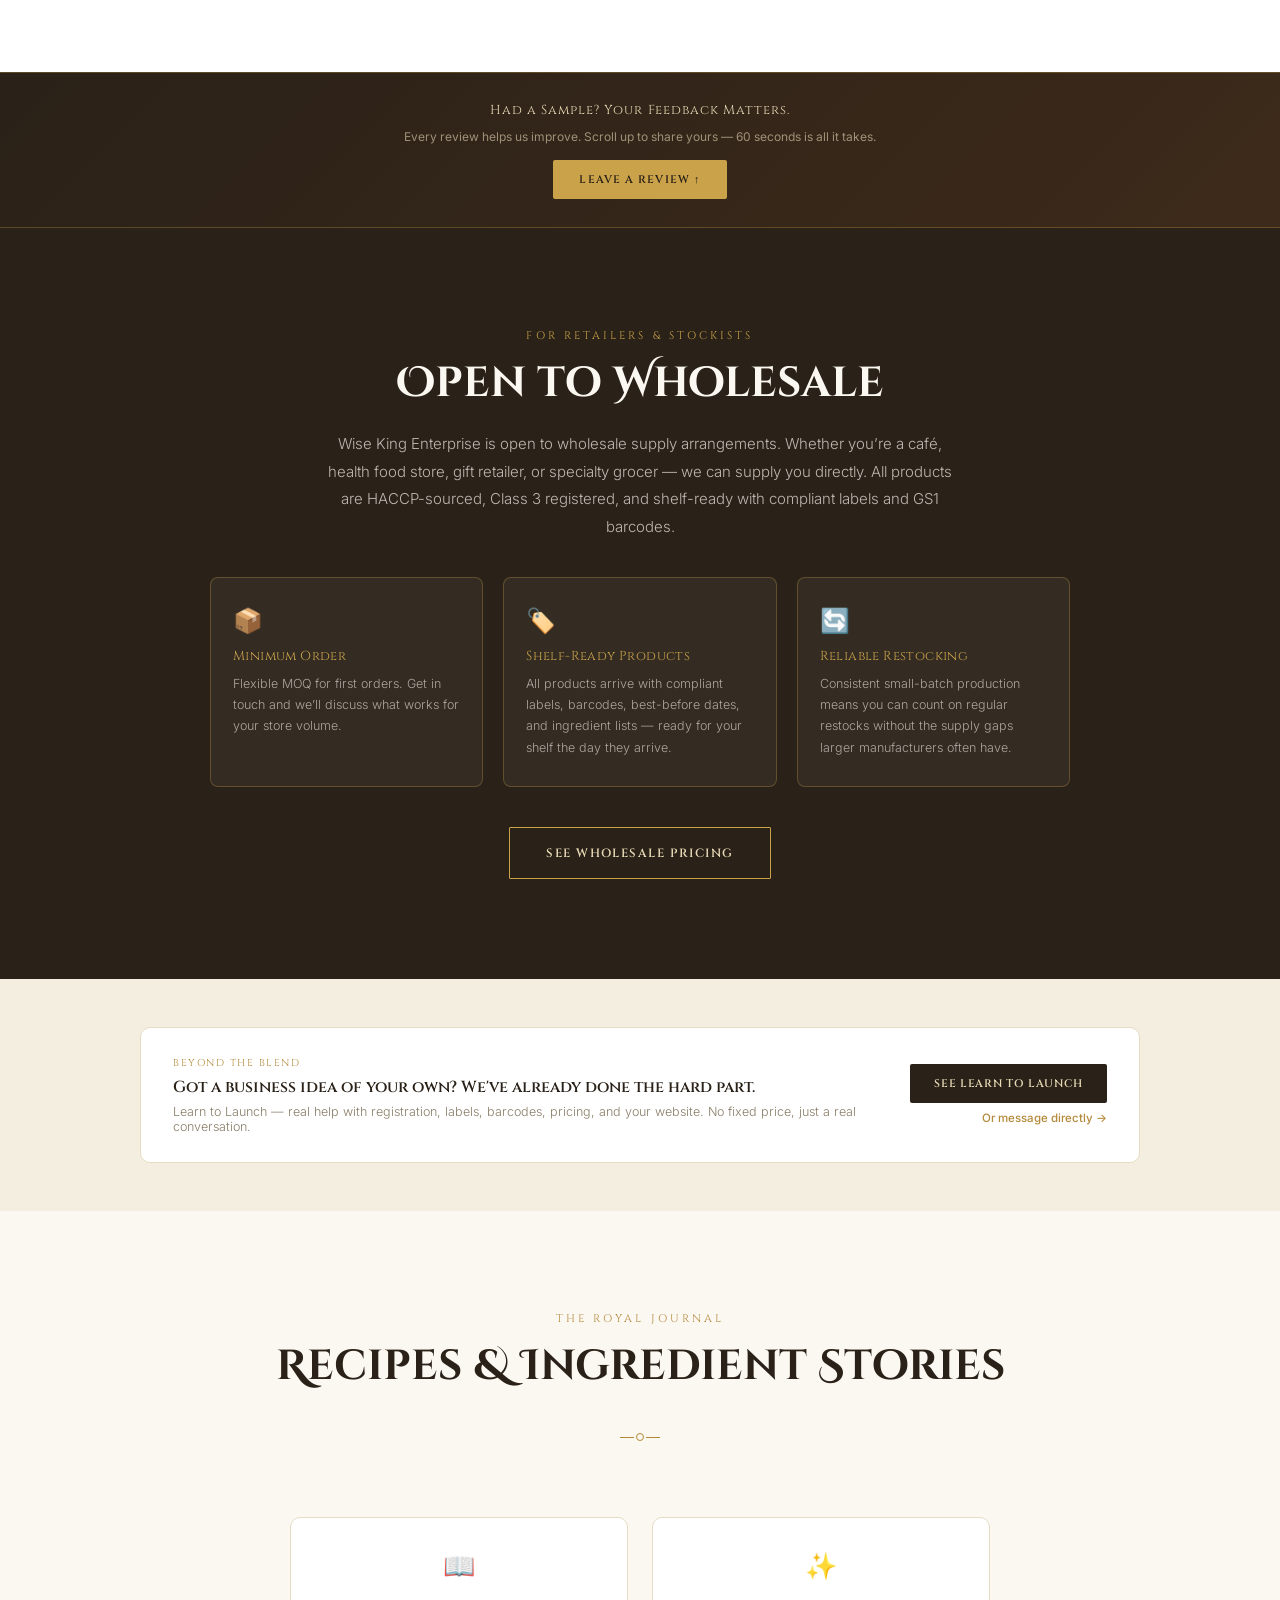
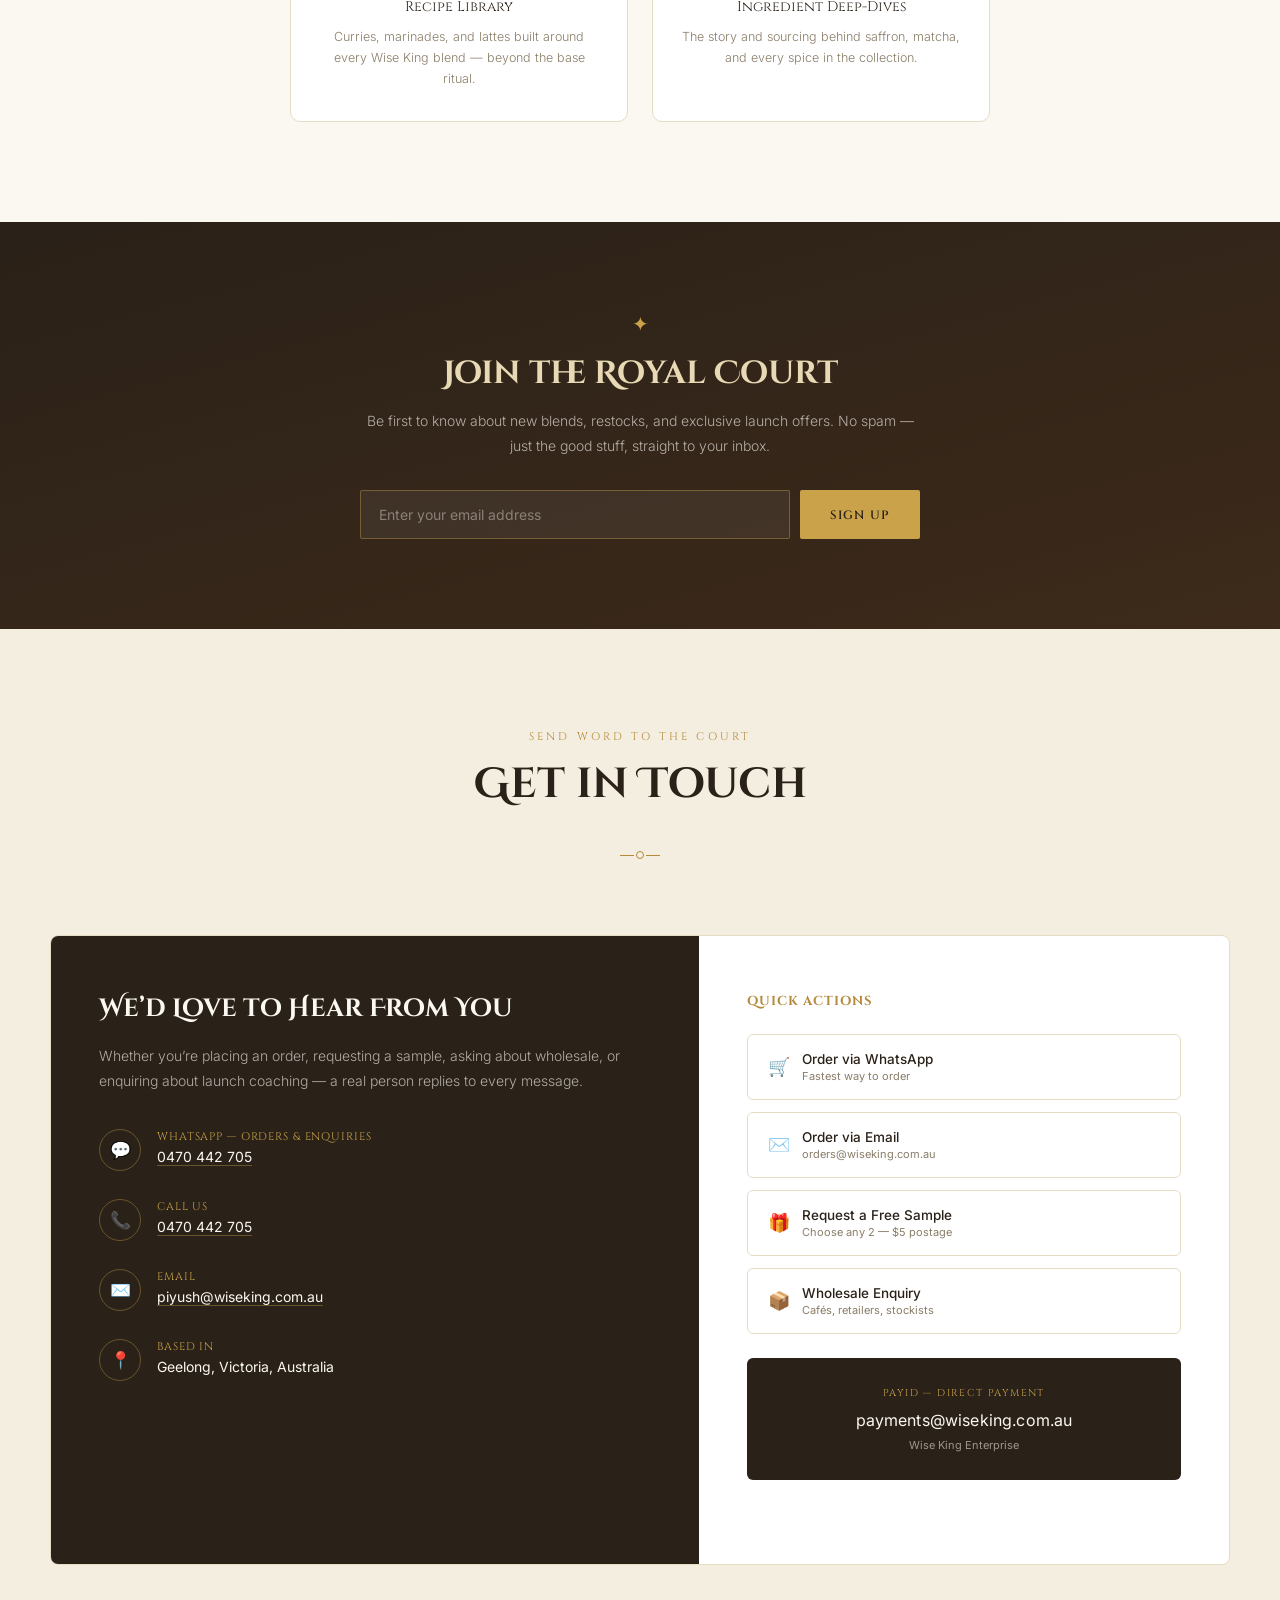
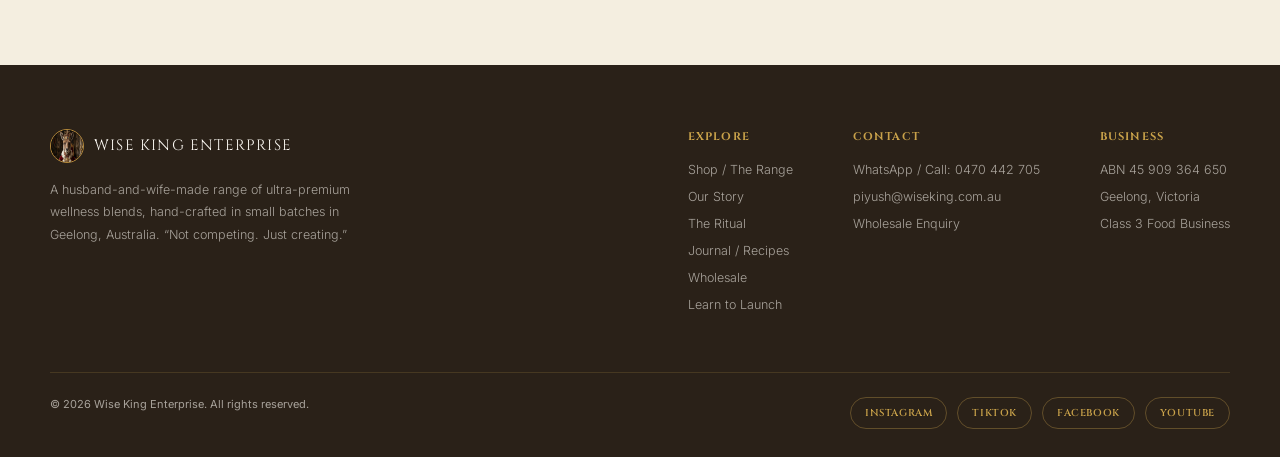
==== commit c6a09800: "Update index.html" ====
--- a/index.html
+++ b/index.html
@@ -430,6 +430,27 @@
 .reveal{opacity:0;transform:translateY(24px);transition:opacity .7s ease,transform .7s ease;}
 .reveal.in{opacity:1;transform:translateY(0);}
 a:focus-visible,button:focus-visible{outline:2px solid var(--gold);outline-offset:3px;}
+
+/* ── COMPACT MOBILE PRODUCT CARDS — see 2-3 products per screen ── */
+@media(max-width:640px){
+  .product-card{flex-direction:row;}
+  .pc-photo{width:110px;min-width:110px;aspect-ratio:1/1;}
+  .pc-tagline{display:none;}
+  .pc-tags{display:none;}
+  .pc-ingredient-pill{display:none;}
+  .pc-info{padding:12px 14px;}
+  .pc-name{font-size:14px;margin-bottom:2px;line-height:1.15;}
+  .pc-price-row{margin-bottom:8px;gap:8px;}
+  .pc-price{font-size:17px;}
+  .pc-weight-label{font-size:9.5px;}
+  .pc-weight-pill{top:8px;right:8px;font-size:9px;padding:3px 8px;}
+  .pc-badge{top:8px;left:8px;font-size:8.5px;padding:3px 8px;}
+  .pc-actions{gap:6px;}
+  .pc-qty-add{gap:6px;}
+  .pc-qty-stepper{transform:scale(0.88);transform-origin:left center;}
+  .pc-add-btn{font-size:10px;padding:8px 10px;min-width:0;}
+  .pc-actions > a.pc-btn-outline{flex:none;padding:4px 2px;font-size:9px;border:none;text-decoration:underline;background:transparent;color:var(--gold-pale);min-width:0;}
+}
 </style>
 </head>
 <body>
@@ -1108,8 +1129,8 @@
     name: 'Ruby Beet Latte',
     tagline: '"Earth\'s ruby jewel — beetroot, warmed by ginger and cardamom."',
     price: 14.99,
-    weight: '50g',
-    weightLabel: '/ 50g pouch',
+    weight: '45g',
+    weightLabel: '/ 45g jar, 15 serves',
     image: 'rblattep.png',
     badge: 'New',
     ingredientPill: '✦ Real Beetroot',
@@ -1172,8 +1193,8 @@
     weightLabel: '/ 120g bag',
     image: 'thecurryp.JPG',
     badge: 'New',
-    ingredientPill: '✦ 10 Whole Spices',
-    tags: ['No Salt Added', '10 Spices', 'Handmade'],
+    ingredientPill: '✦ 12 Whole Spices',
+    tags: ['No Salt Added', '12 Spices', 'Handmade'],
     cardClass: 'pc-curryonthego',
     whatsappText: 'Hi Piyush, I want to order The Curry (On The Go) please.',
     soldOut: false
